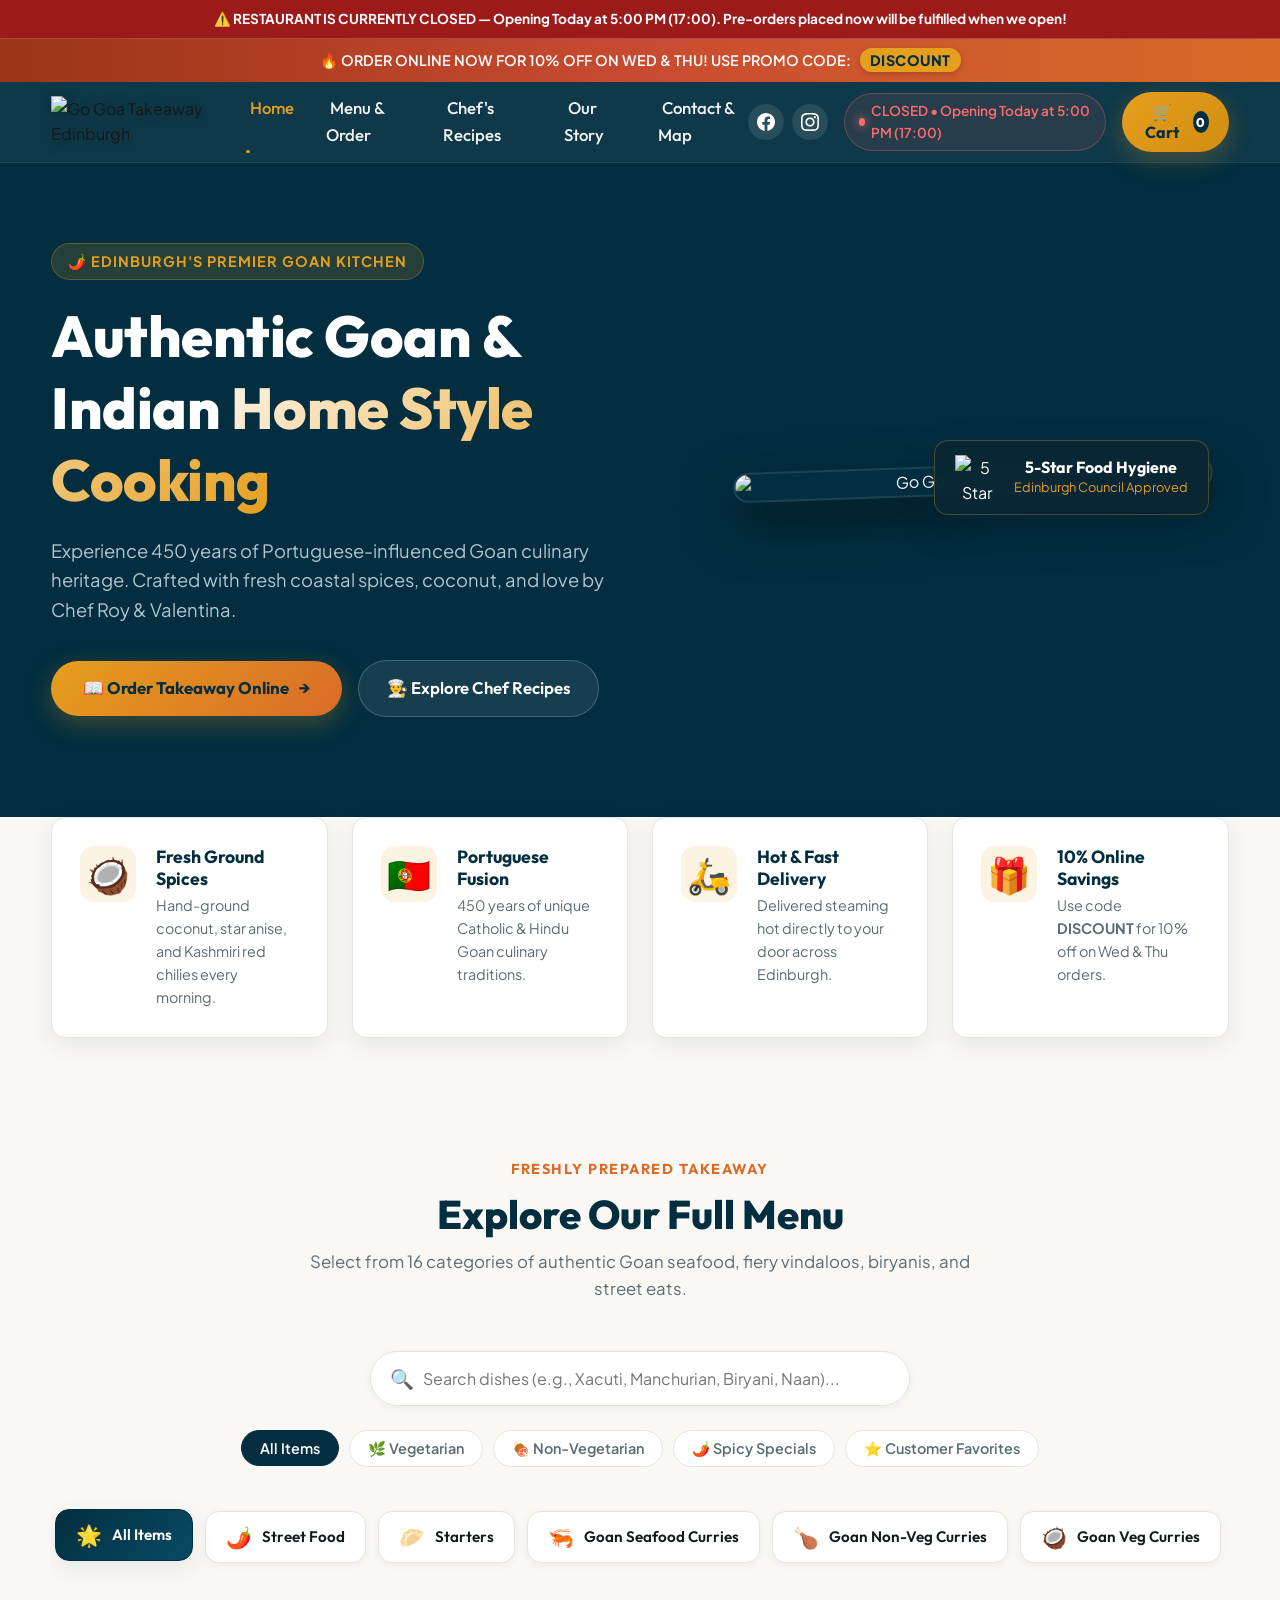
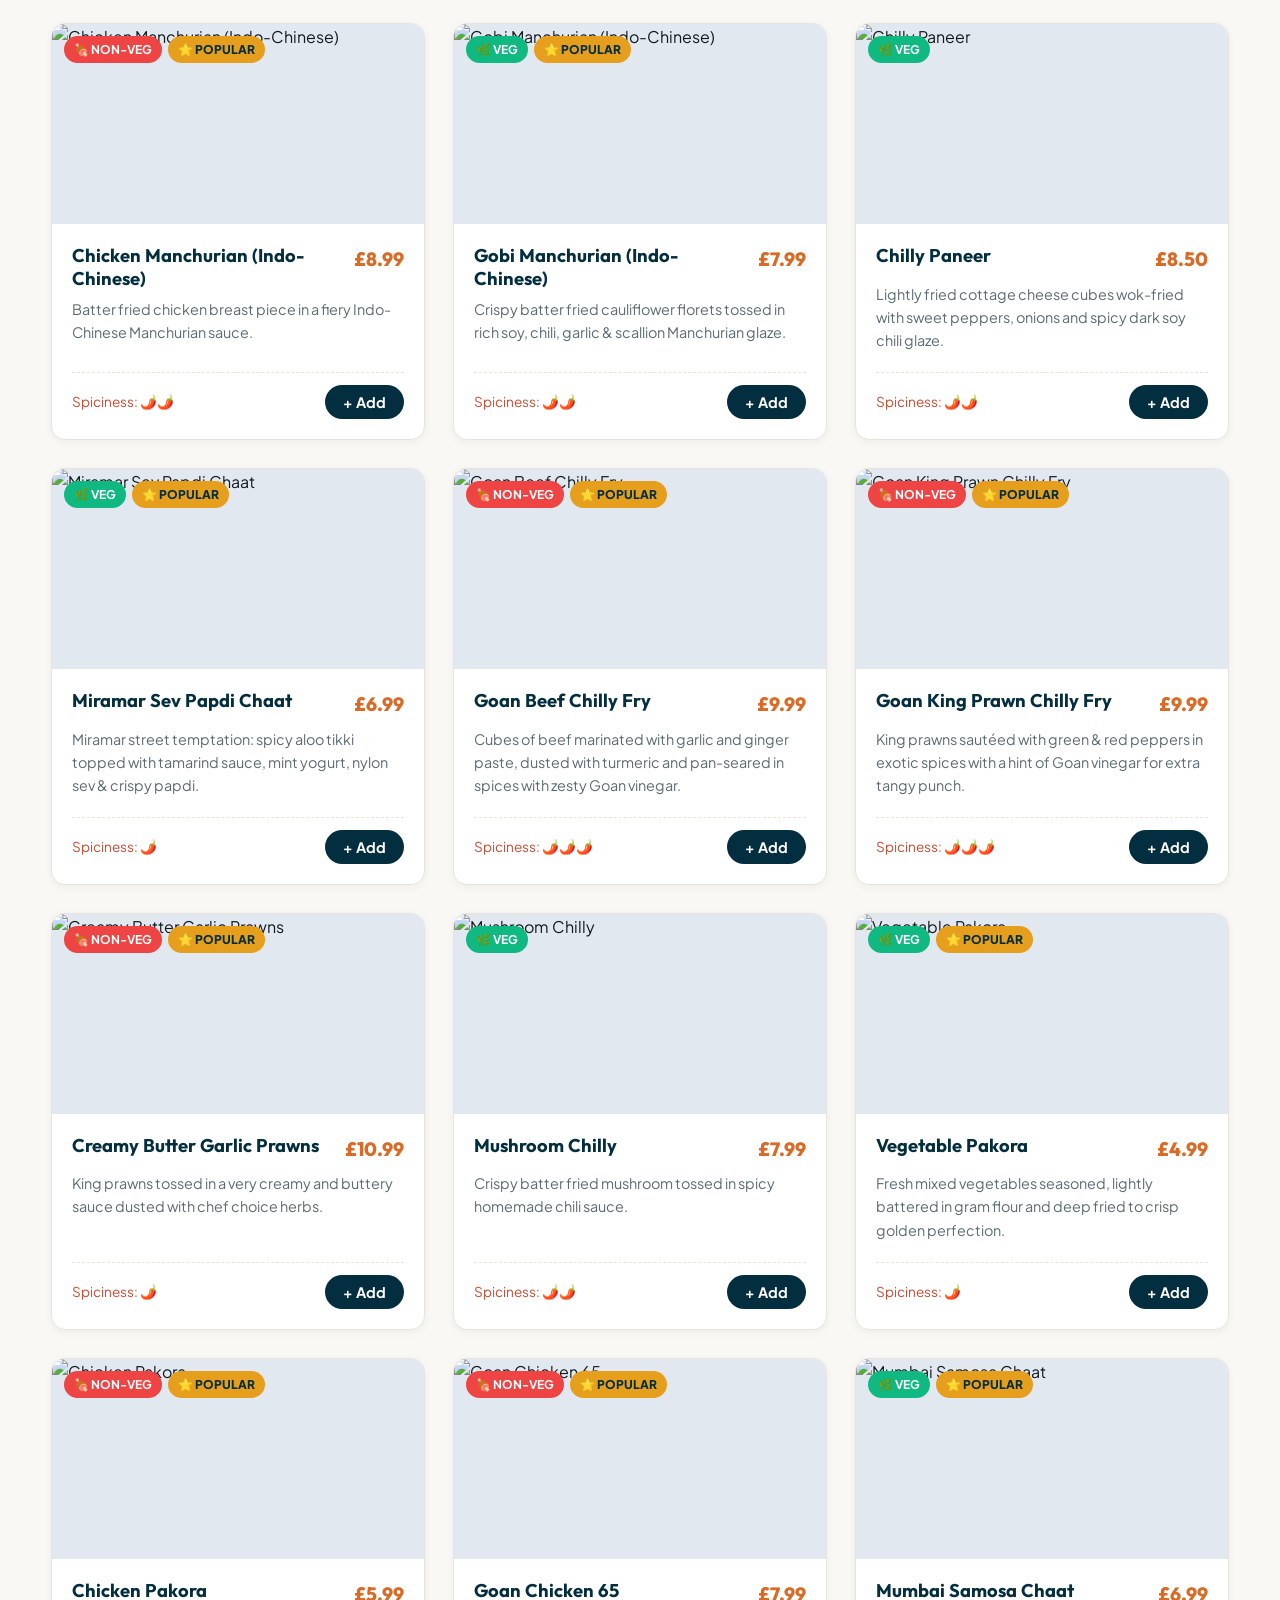
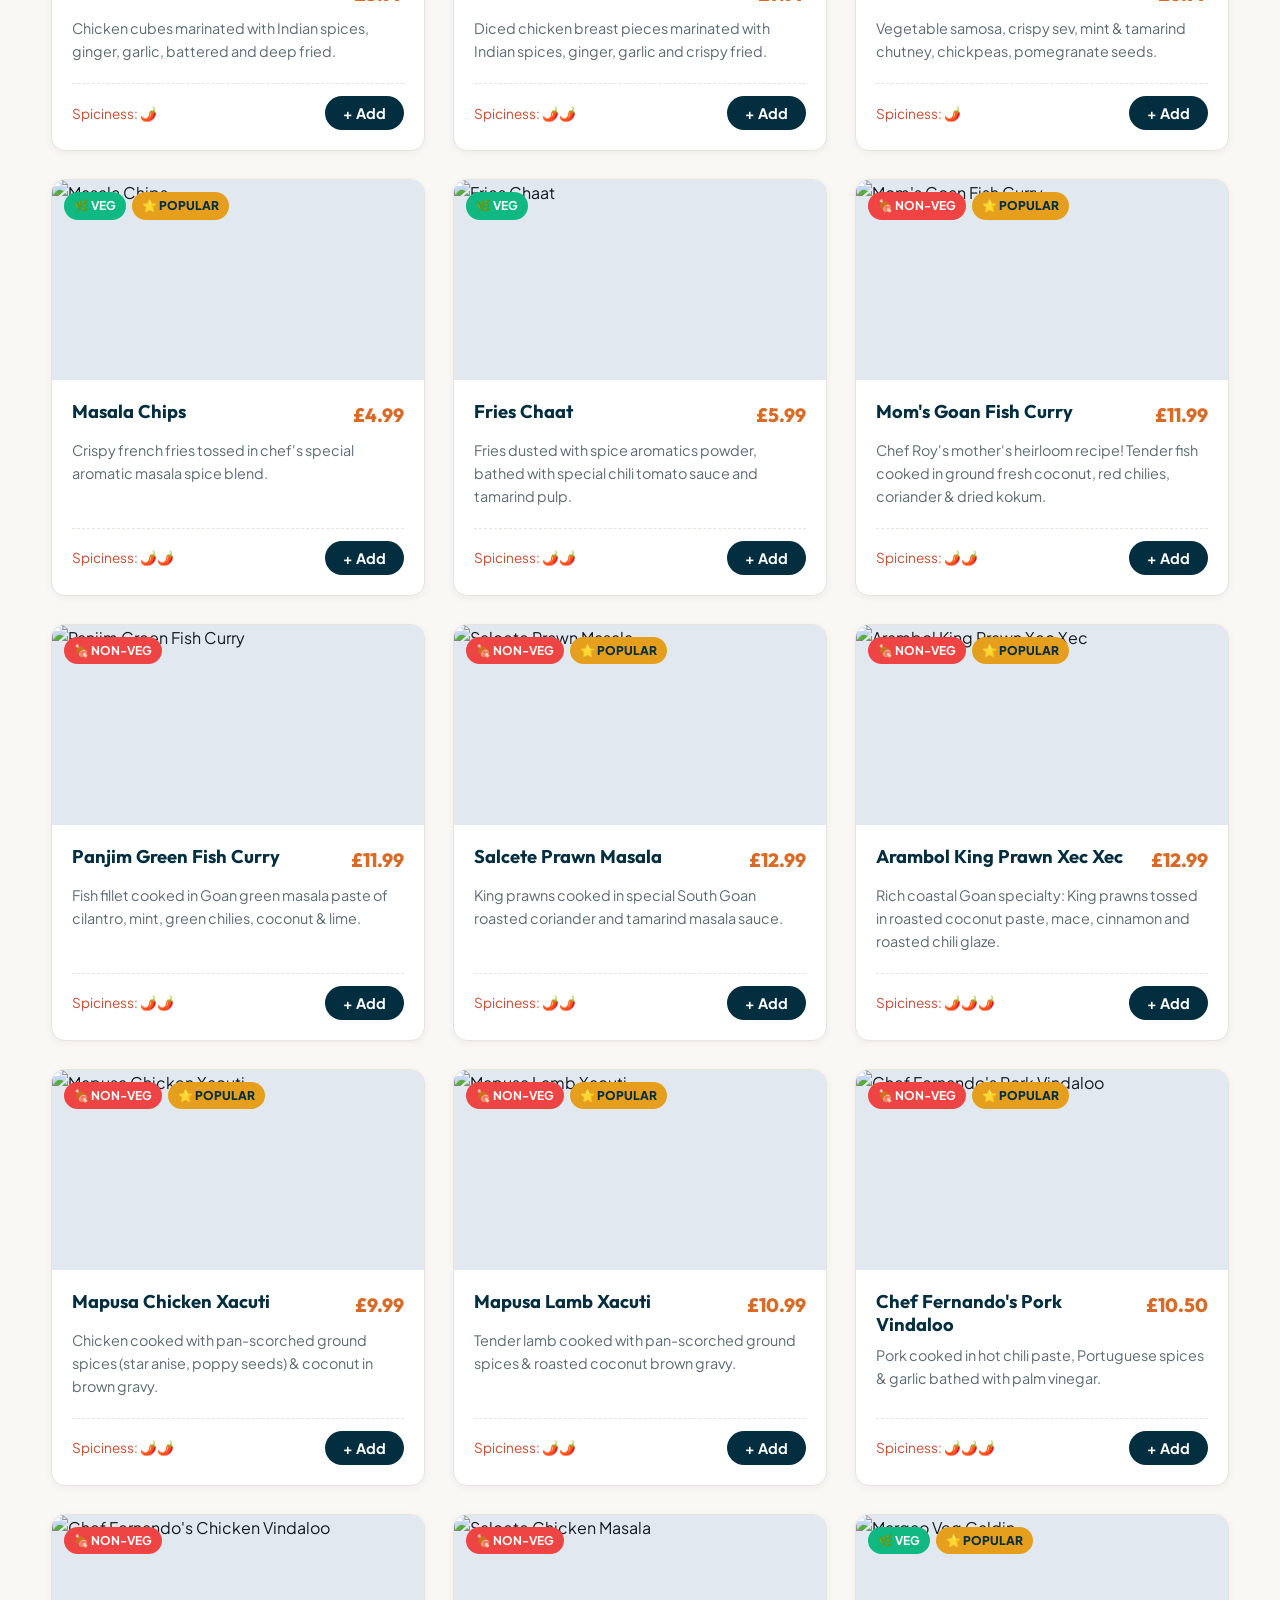
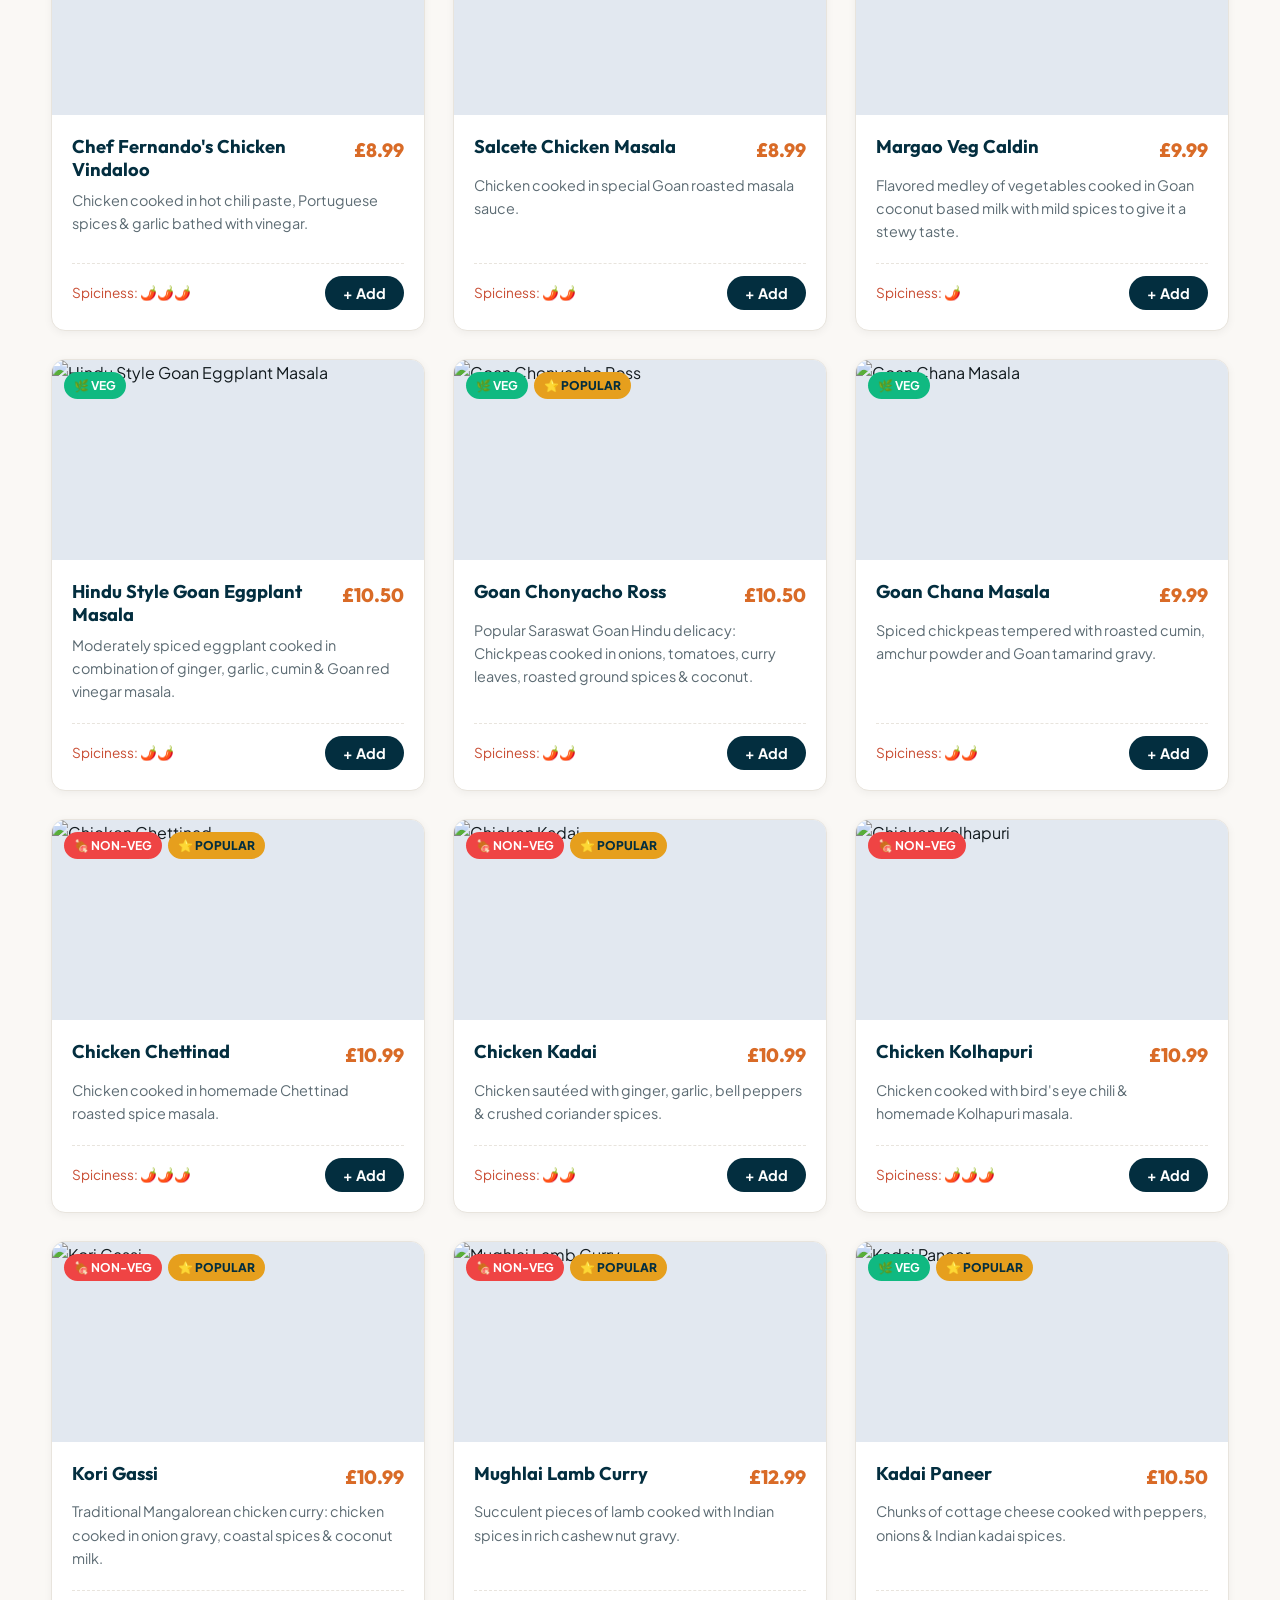
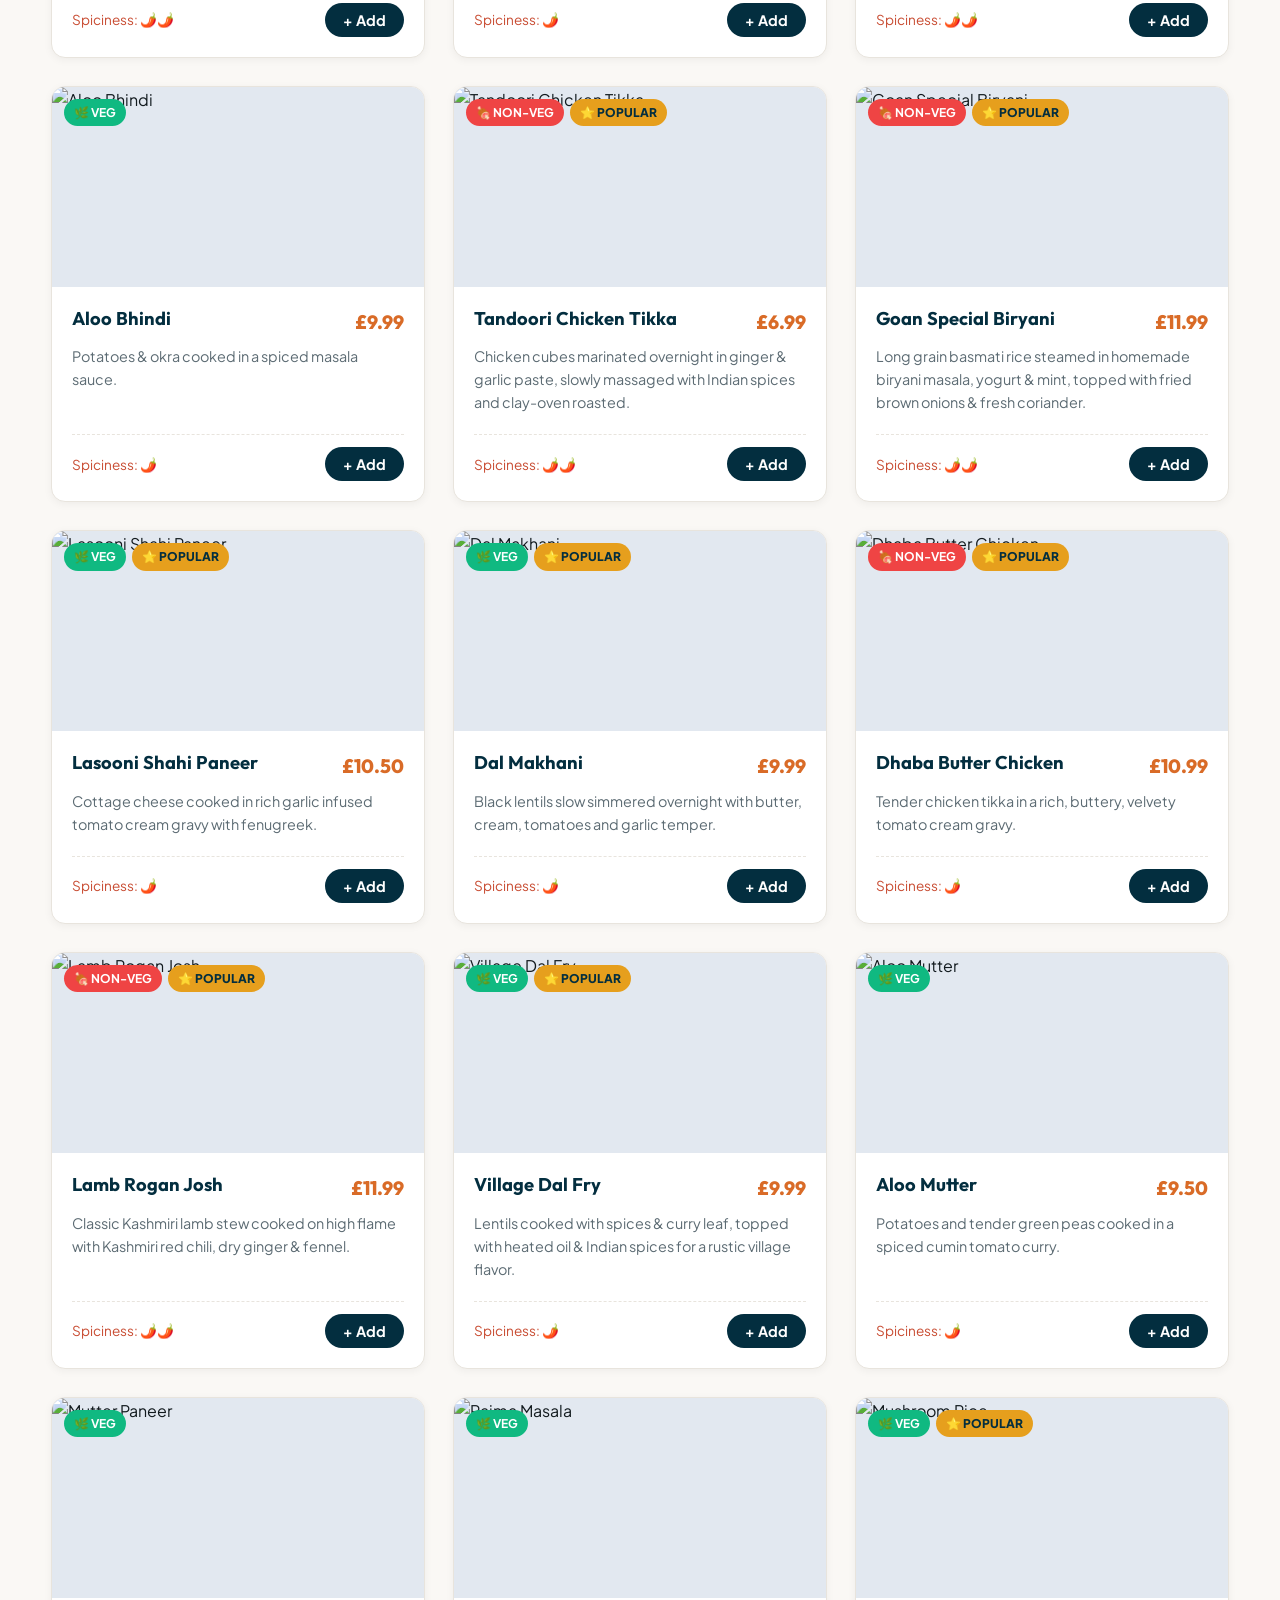
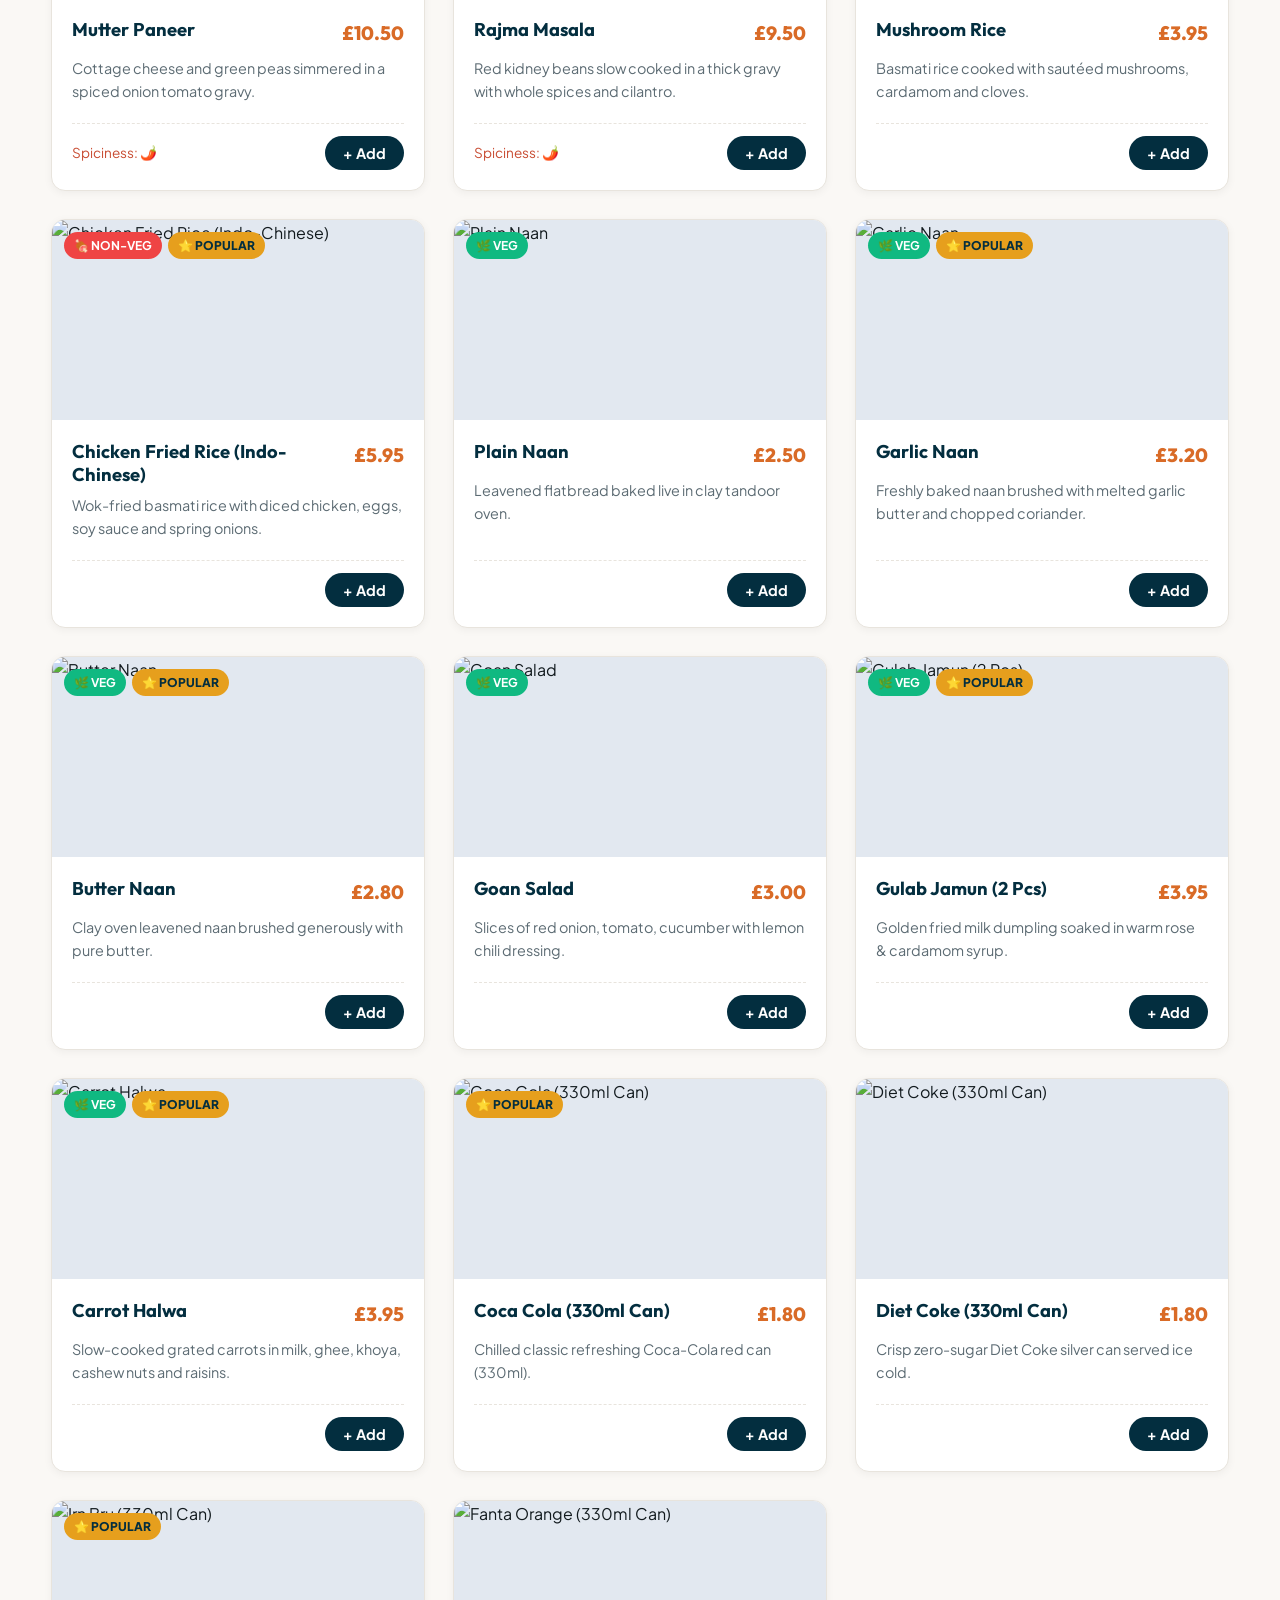
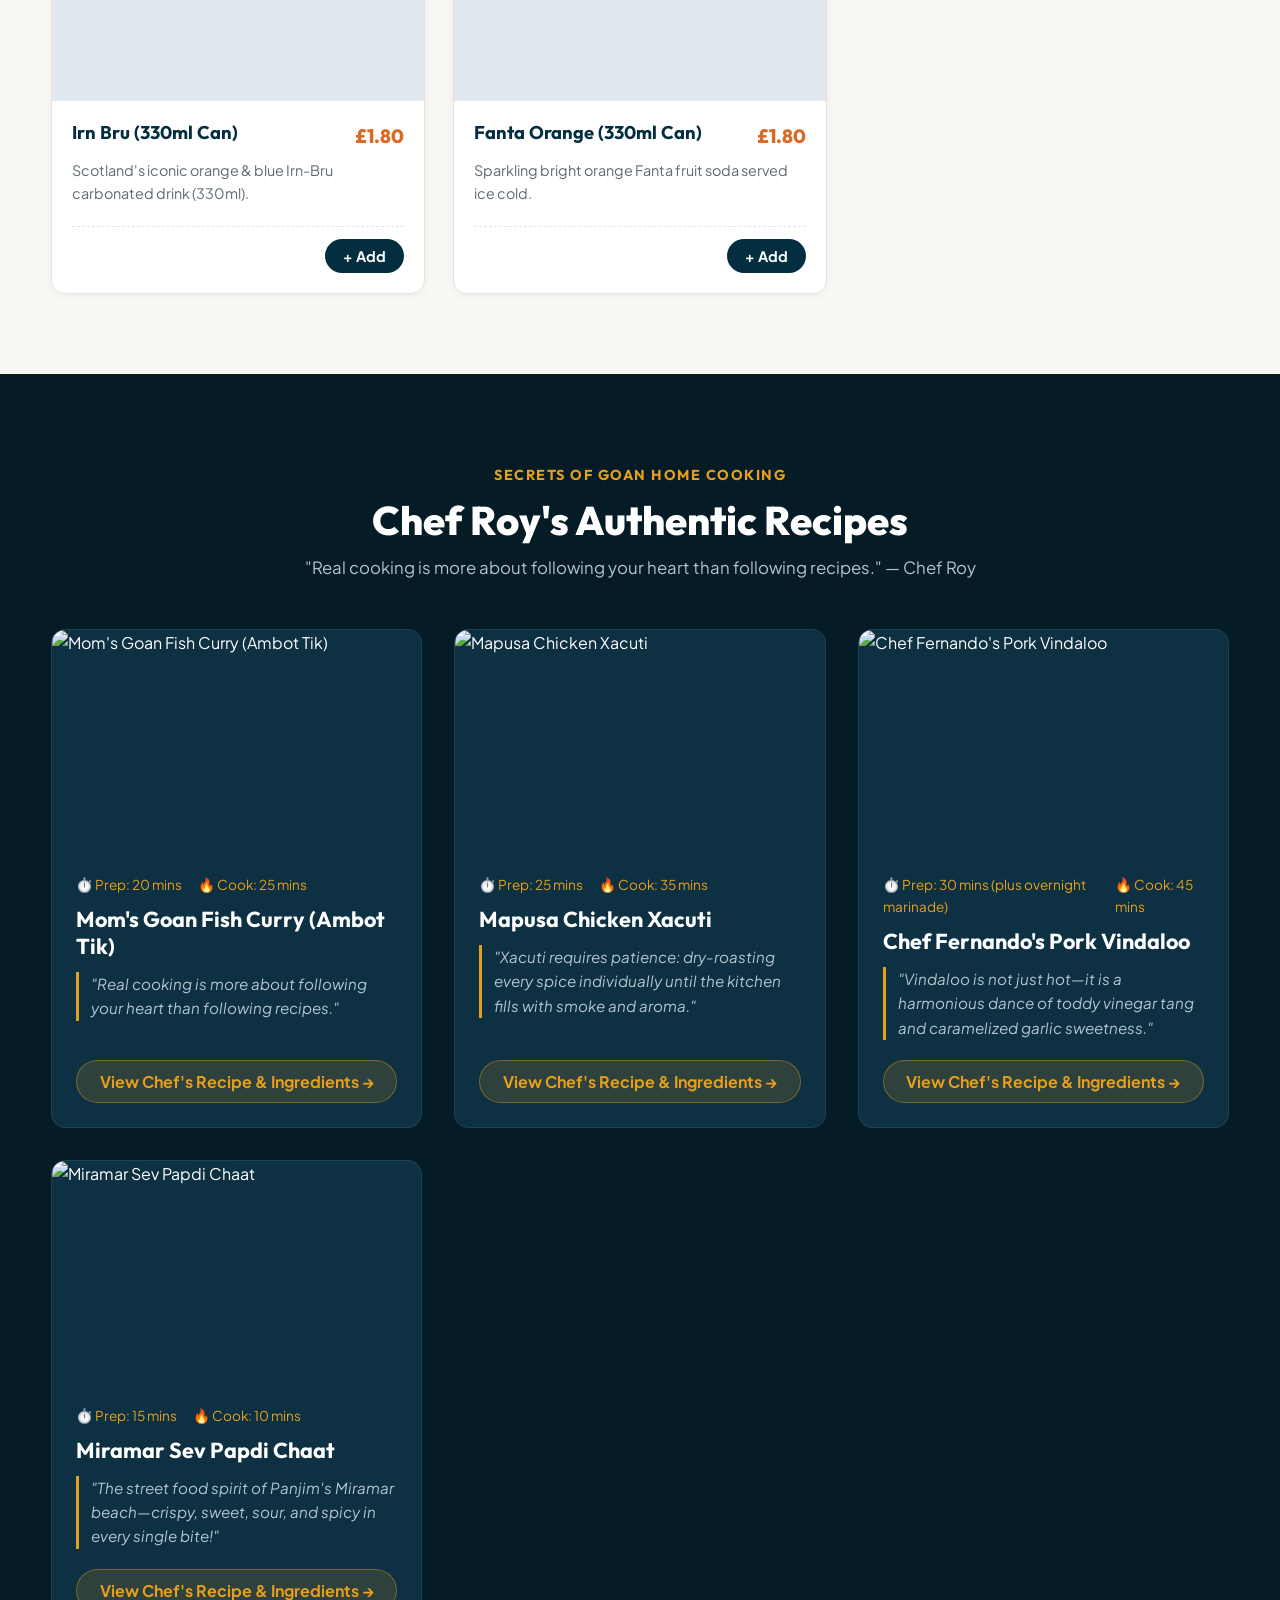
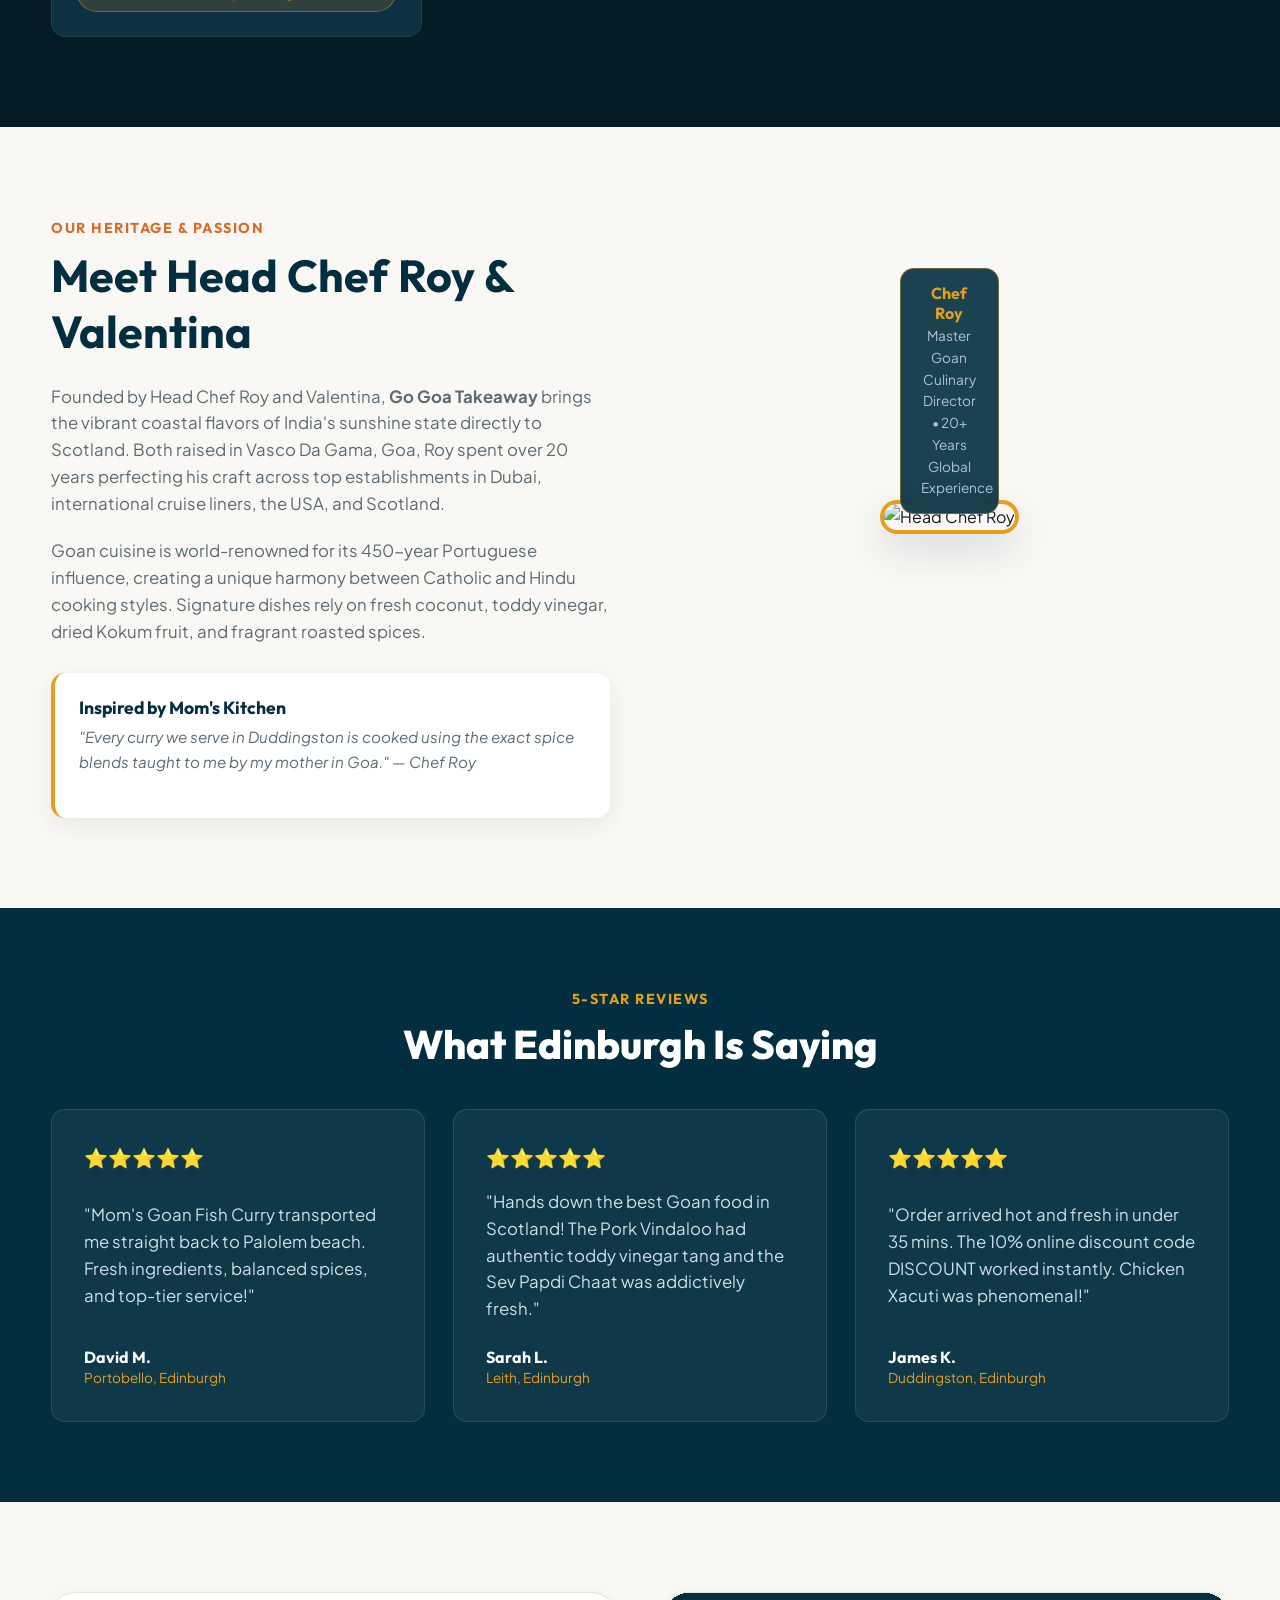
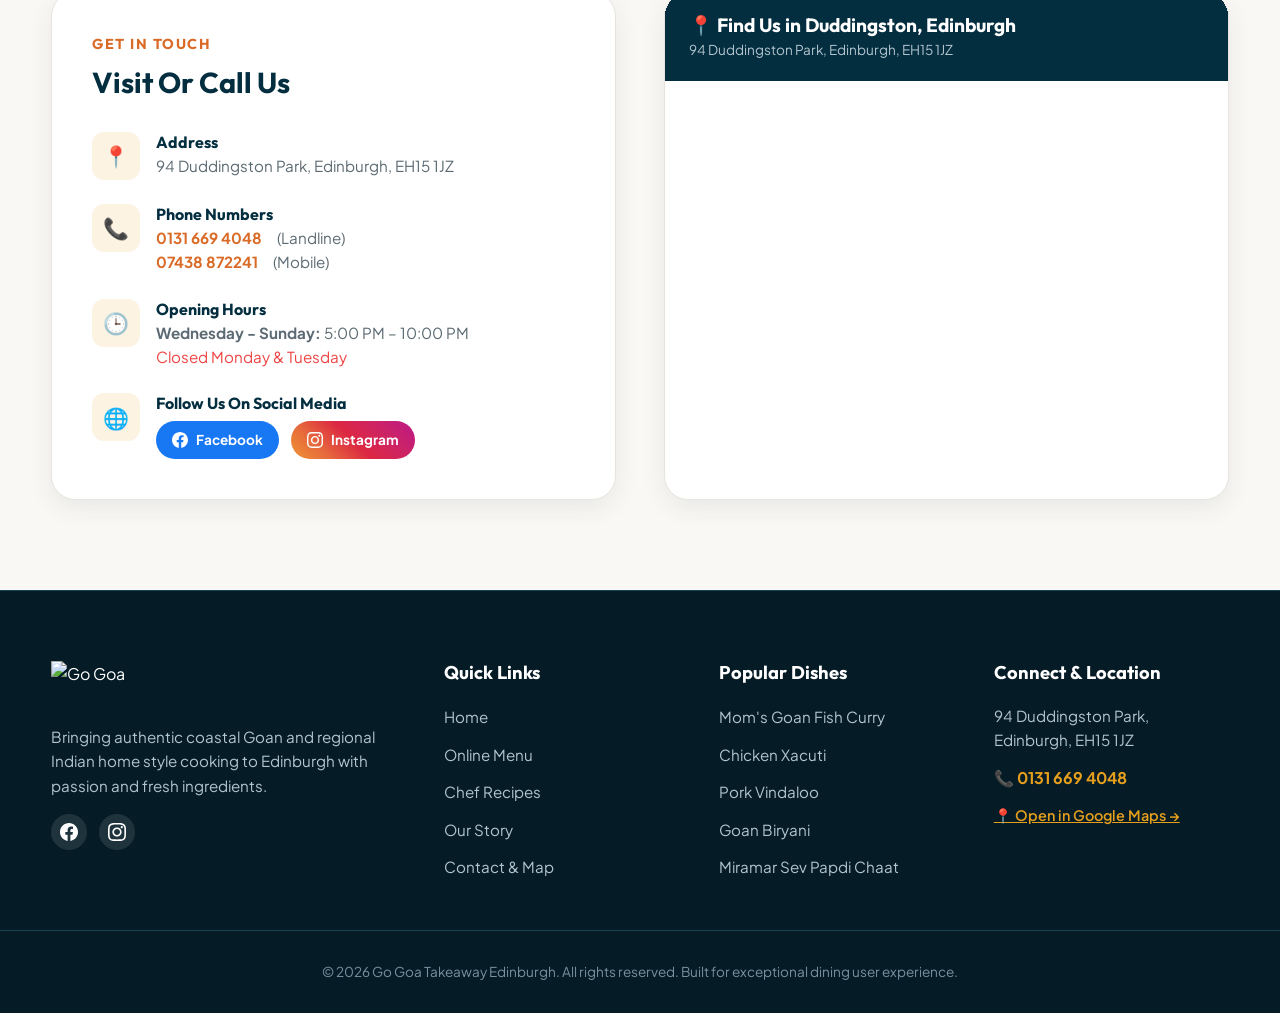
==== index.html @ 2f9561af "Initial commit: Go Goa Edinburgh website - Goan restaurant with menu, recipes, map, social links, cl" ====
<!DOCTYPE html>
<html lang="en-GB">
<head>
  <meta charset="UTF-8">
  <meta name="viewport" content="width=device-width, initial-scale=1.0">
  <title>Go Goa Takeaway | Edinburgh's Best Authentic Goan & Indian Food</title>
  <meta name="description" content="Order authentic Goan and Indian home style cooking freshly prepared for pickup and delivery in Edinburgh. Enjoy 10% OFF online orders with code DISCOUNT.">
  
  <!-- Favicon -->
  <link rel="icon" type="image/jpg" href="https://gogoaedinburgh.co.uk/wp-content/uploads/2022/07/cropped-go-goa-indian-food-delivery-in-edinburgh-favicon--270x270.jpg">

  <!-- Stylesheet -->
  <link rel="stylesheet" href="styles.css?v=104">
</head>
<body>

  <!-- Closed Restaurant Top Warning Banner (Dynamically Shown when Closed) -->
  <div id="closed-alert-banner" class="closed-alert-banner"></div>

  <!-- Announcement Bar -->
  <div class="announcement-bar">
    🔥 <span>ORDER ONLINE NOW FOR 10% OFF ON WED & THU! USE PROMO CODE:</span>
    <span class="promo-code-badge">DISCOUNT</span>
  </div>

  <!-- Header / Navigation -->
  <header class="main-header">
    <div class="container header-container">
      <a href="#home" class="brand-logo">
        <img src="https://gogoaedinburgh.co.uk/wp-content/uploads/2022/07/go-goa-indian-takeaway-edinburgh-logo-top-8.png" alt="Go Goa Takeaway Edinburgh" />
      </a>

      <ul class="nav-links">
        <li><a href="#home" class="nav-link active" data-tab="home">Home</a></li>
        <li><a href="#menu" class="nav-link" data-tab="menu">Menu & Order</a></li>
        <li><a href="#recipes" class="nav-link" data-tab="recipes">Chef's Recipes</a></li>
        <li><a href="#story" class="nav-link" data-tab="story">Our Story</a></li>
        <li><a href="#contact" class="nav-link" data-tab="contact">Contact & Map</a></li>
      </ul>

      <div class="header-actions">
        <!-- Social Icons in Header -->
        <div class="header-socials">
          <a href="https://www.facebook.com/Go-Goa-Edinburgh-103436119164062" target="_blank" rel="noopener" class="social-icon-btn facebook" title="Facebook Page">
            <svg width="18" height="18" fill="currentColor" viewBox="0 0 24 24"><path d="M24 12.073c0-6.627-5.373-12-12-12s-12 5.373-12 12c0 5.99 4.388 10.954 10.125 11.854v-8.385H7.078v-3.47h3.047V9.43c0-3.007 1.792-4.669 4.533-4.669 1.312 0 2.686.235 2.686.235v2.953H15.83c-1.491 0-1.956.925-1.956 1.874v2.25h3.328l-.532 3.47h-2.796v8.385C19.612 23.027 24 18.062 24 12.073z"/></svg>
          </a>
          <a href="https://www.instagram.com/gogoaedinburgh/" target="_blank" rel="noopener" class="social-icon-btn instagram" title="Instagram Page">
            <svg width="18" height="18" fill="currentColor" viewBox="0 0 24 24"><path d="M12 2.163c3.204 0 3.584.012 4.85.07 3.252.148 4.771 1.691 4.919 4.919.058 1.265.069 1.645.069 4.849 0 3.205-.012 3.584-.069 4.849-.149 3.225-1.664 4.771-4.919 4.919-1.266.058-1.644.07-4.85.07-3.204 0-3.584-.012-4.849-.07-3.26-.149-4.771-1.699-4.919-4.92-.058-1.265-.07-1.644-.07-4.849 0-3.204.013-3.583.07-4.849.149-3.227 1.664-4.771 4.919-4.919 1.266-.057 1.645-.069 4.849-.069zm0-2.163c-3.259 0-3.667.014-4.947.072-4.358.2-6.78 2.618-6.98 6.98-.059 1.281-.073 1.689-.073 4.948 0 3.259.014 3.668.072 4.948.2 4.358 2.618 6.78 6.98 6.98 1.281.058 1.689.072 4.948.072 3.259 0 3.668-.014 4.948-.072 4.354-.2 6.782-2.618 6.979-6.98.059-1.28.073-1.689.073-4.948 0-3.259-.014-3.667-.072-4.947-.196-4.354-2.617-6.78-6.979-6.98-1.281-.059-1.69-.073-4.949-.073zm0 5.838c-3.403 0-6.162 2.759-6.162 6.162s2.759 6.163 6.162 6.163 6.162-2.759 6.162-6.163c0-3.403-2.759-6.162-6.162-6.162zm0 10.162c-2.209 0-4-1.79-4-4 0-2.209 1.791-4 4-4s4 1.791 4 4c0 2.21-1.791 4-4 4zm6.406-11.845c-.796 0-1.441.645-1.441 1.44s.645 1.44 1.441 1.44c.795 0 1.439-.645 1.439-1.44s-.644-1.44-1.439-1.44z"/></svg>
          </a>
        </div>

        <div id="store-status-badge" class="status-badge open">
          <span class="status-dot"></span> OPEN NOW
        </div>
        <button class="cart-btn" id="open-cart-btn">
          <span>🛒 Cart</span>
          <span class="cart-count cart-count-val">0</span>
        </button>
      </div>
    </div>
  </header>

  <!-- Hero Section -->
  <section id="home" class="hero-section">
    <div class="hero-bg-overlay"></div>
    <div class="container hero-grid">
      <div class="hero-text">
        <div class="hero-tag">
          <span>🌶️ Edinburgh's Premier Goan Kitchen</span>
        </div>
        <h1 class="hero-title">
          Authentic Goan & Indian <span>Home Style Cooking</span>
        </h1>
        <p class="hero-subtitle">
          Experience 450 years of Portuguese-influenced Goan culinary heritage. Crafted with fresh coastal spices, coconut, and love by Chef Roy & Valentina.
        </p>
        <div class="hero-ctas">
          <a href="#menu" class="btn-primary" data-tab="menu">
            <span>📖 Order Takeaway Online</span>
            <span>→</span>
          </a>
          <a href="#recipes" class="btn-secondary" data-tab="recipes">
            <span>👨‍🍳 Explore Chef Recipes</span>
          </a>
        </div>
      </div>

      <div class="hero-visual">
        <img src="https://gogoaedinburgh.co.uk/wp-content/uploads/2024/07/go-goa-indian-food-edinburgh-takeaway.png" alt="Go Goa Signature Dish" class="hero-main-img" />
        <div class="hero-badge-floating">
          <img src="https://gogoaedinburgh.co.uk/wp-content/uploads/2022/07/go-goa-indian-takeaway-edinburgh-5-star-indian-food-8.png" alt="5 Star Rated" />
          <div class="hero-badge-text">
            <h5>5-Star Food Hygiene</h5>
            <p>Edinburgh Council Approved</p>
          </div>
        </div>
      </div>
    </div>
  </section>

  <!-- Highlights Grid -->
  <section class="highlights-section">
    <div class="container highlights-grid">
      <div class="highlight-card">
        <div class="highlight-icon">🥥</div>
        <div class="highlight-info">
          <h4>Fresh Ground Spices</h4>
          <p>Hand-ground coconut, star anise, and Kashmiri red chilies every morning.</p>
        </div>
      </div>
      <div class="highlight-card">
        <div class="highlight-icon">🇵🇹</div>
        <div class="highlight-info">
          <h4>Portuguese Fusion</h4>
          <p>450 years of unique Catholic & Hindu Goan culinary traditions.</p>
        </div>
      </div>
      <div class="highlight-card">
        <div class="highlight-icon">🛵</div>
        <div class="highlight-info">
          <h4>Hot & Fast Delivery</h4>
          <p>Delivered steaming hot directly to your door across Edinburgh.</p>
        </div>
      </div>
      <div class="highlight-card">
        <div class="highlight-icon">🎁</div>
        <div class="highlight-info">
          <h4>10% Online Savings</h4>
          <p>Use code <strong>DISCOUNT</strong> for 10% off on Wed & Thu orders.</p>
        </div>
      </div>
    </div>
  </section>

  <!-- Menu & Takeaway Section -->
  <section id="menu" class="menu-section">
    <div class="container">
      <div class="section-header">
        <span class="section-subtitle">Freshly Prepared Takeaway</span>
        <h2 class="section-title">Explore Our Full Menu</h2>
        <p class="section-desc">Select from 16 categories of authentic Goan seafood, fiery vindaloos, biryanis, and street eats.</p>
      </div>

      <div class="menu-controls">
        <div class="menu-search-wrapper">
          <span class="search-icon">🔍</span>
          <input type="text" id="menu-search" class="menu-search-input" placeholder="Search dishes (e.g., Xacuti, Manchurian, Biryani, Naan)..." />
        </div>

        <div class="filter-chips" id="dietary-chips">
          <button class="chip-btn active" data-filter="all">All Items</button>
          <button class="chip-btn" data-filter="veg">🌿 Vegetarian</button>
          <button class="chip-btn" data-filter="nonveg">🍖 Non-Vegetarian</button>
          <button class="chip-btn" data-filter="spicy">🌶️ Spicy Specials</button>
          <button class="chip-btn" data-filter="popular">⭐ Customer Favorites</button>
        </div>
      </div>

      <!-- Horizontal Scrollable Category Bar -->
      <div class="category-scroll-container" id="category-scroll">
        <!-- Rendered dynamically -->
      </div>

      <!-- Dishes Grid -->
      <div class="menu-dishes-grid" id="dishes-grid">
        <!-- Rendered dynamically -->
      </div>
    </div>
  </section>

  <!-- Chef's Recipes Section -->
  <section id="recipes" class="recipes-section">
    <div class="container">
      <div class="section-header">
        <span class="section-subtitle" style="color: var(--accent-gold);">Secrets of Goan Home Cooking</span>
        <h2 class="section-title">Chef Roy's Authentic Recipes</h2>
        <p class="section-desc" style="color: #B2C4CE;">"Real cooking is more about following your heart than following recipes." — Chef Roy</p>
      </div>

      <div class="recipes-grid" id="recipes-grid">
        <!-- Rendered dynamically -->
      </div>
    </div>
  </section>

  <!-- Our Story Section -->
  <section id="story" class="story-section">
    <div class="container story-grid">
      <div class="story-content">
        <span class="section-subtitle">Our Heritage & Passion</span>
        <h2>Meet Head Chef Roy & Valentina</h2>
        <p>
          Founded by Head Chef Roy and Valentina, <strong>Go Goa Takeaway</strong> brings the vibrant coastal flavors of India's sunshine state directly to Scotland. Both raised in Vasco Da Gama, Goa, Roy spent over 20 years perfecting his craft across top establishments in Dubai, international cruise liners, the USA, and Scotland.
        </p>
        <p>
          Goan cuisine is world-renowned for its 450-year Portuguese influence, creating a unique harmony between Catholic and Hindu cooking styles. Signature dishes rely on fresh coconut, toddy vinegar, dried Kokum fruit, and fragrant roasted spices.
        </p>
        <div class="story-founders-box">
          <h4>Inspired by Mom's Kitchen</h4>
          <p style="font-size: 0.95rem; color: var(--text-muted); font-style: italic;">
            "Every curry we serve in Duddingston is cooked using the exact spice blends taught to me by my mother in Goa." — Chef Roy
          </p>
        </div>
      </div>

      <div class="story-chef-container" style="text-align: center;">
        <div style="position: relative; display: inline-block;">
          <img src="https://gogoaedinburgh.co.uk/wp-content/uploads/2022/08/go-goa-indian-takeaway-edinburgh-roy-cliff-chef1-scaled.jpg" alt="Head Chef Roy" style="border-radius: var(--radius-lg); box-shadow: var(--shadow-lg); border: 4px solid var(--accent-gold); max-width: 420px; width: 100%; height: auto;" />
          <div style="position: absolute; bottom: 20px; left: 20px; right: 20px; background: rgba(3, 46, 63, 0.9); backdrop-filter: blur(10px); padding: 14px 20px; border-radius: var(--radius-md); color: white; border: 1px solid rgba(230, 159, 29, 0.4);">
            <h4 style="color: var(--accent-gold); margin: 0;">Chef Roy</h4>
            <p style="margin: 2px 0 0 0; font-size: 0.85rem; color: #B2C4CE;">Master Goan Culinary Director • 20+ Years Global Experience</p>
          </div>
        </div>
      </div>
    </div>
  </section>

  <!-- Testimonials Section -->
  <section class="testimonials-section">
    <div class="container">
      <span class="section-subtitle" style="color: var(--accent-gold);">5-Star Reviews</span>
      <h2 class="section-title">What Edinburgh Is Saying</h2>

      <div class="testimonials-grid">
        <div class="testimonial-card">
          <div class="stars-rating">⭐⭐⭐⭐⭐</div>
          <p class="testimonial-quote">"Mom's Goan Fish Curry transported me straight back to Palolem beach. Fresh ingredients, balanced spices, and top-tier service!"</p>
          <div class="testimonial-author">
            <h5>David M.</h5>
            <p>Portobello, Edinburgh</p>
          </div>
        </div>

        <div class="testimonial-card">
          <div class="stars-rating">⭐⭐⭐⭐⭐</div>
          <p class="testimonial-quote">"Hands down the best Goan food in Scotland! The Pork Vindaloo had authentic toddy vinegar tang and the Sev Papdi Chaat was addictively fresh."</p>
          <div class="testimonial-author">
            <h5>Sarah L.</h5>
            <p>Leith, Edinburgh</p>
          </div>
        </div>

        <div class="testimonial-card">
          <div class="stars-rating">⭐⭐⭐⭐⭐</div>
          <p class="testimonial-quote">"Order arrived hot and fresh in under 35 mins. The 10% online discount code DISCOUNT worked instantly. Chicken Xacuti was phenomenal!"</p>
          <div class="testimonial-author">
            <h5>James K.</h5>
            <p>Duddingston, Edinburgh</p>
          </div>
        </div>
      </div>
    </div>
  </section>

  <!-- Contact & Location Map Section -->
  <section id="contact" class="contact-section">
    <div class="container contact-grid">
      <div class="contact-card">
        <span class="section-subtitle">Get In Touch</span>
        <h3 style="font-size: 1.8rem; margin-top: 4px;">Visit Or Call Us</h3>

        <div class="contact-info-list">
          <div class="contact-info-item">
            <div class="contact-icon">📍</div>
            <div class="contact-details">
              <h5>Address</h5>
              <p>94 Duddingston Park, Edinburgh, EH15 1JZ</p>
            </div>
          </div>

          <div class="contact-info-item">
            <div class="contact-icon">📞</div>
            <div class="contact-details">
              <h5>Phone Numbers</h5>
              <p>
                <a href="tel:01316694048" class="phone-link">0131 669 4048</a> (Landline)<br>
                <a href="tel:07438872241" class="phone-link">07438 872241</a> (Mobile)
              </p>
            </div>
          </div>

          <div class="contact-info-item">
            <div class="contact-icon">🕒</div>
            <div class="contact-details">
              <h5>Opening Hours</h5>
              <p><strong>Wednesday - Sunday:</strong> 5:00 PM – 10:00 PM<br><span style="color: #EF4444;">Closed Monday & Tuesday</span></p>
            </div>
          </div>

          <div class="contact-info-item">
            <div class="contact-icon">🌐</div>
            <div class="contact-details">
              <h5>Follow Us On Social Media</h5>
              <div class="contact-social-btns" style="display: flex; gap: 12px; margin-top: 8px;">
                <a href="https://www.facebook.com/Go-Goa-Edinburgh-103436119164062" target="_blank" rel="noopener" class="btn-social-chip facebook">
                  <svg width="16" height="16" fill="currentColor" viewBox="0 0 24 24"><path d="M24 12.073c0-6.627-5.373-12-12-12s-12 5.373-12 12c0 5.99 4.388 10.954 10.125 11.854v-8.385H7.078v-3.47h3.047V9.43c0-3.007 1.792-4.669 4.533-4.669 1.312 0 2.686.235 2.686.235v2.953H15.83c-1.491 0-1.956.925-1.956 1.874v2.25h3.328l-.532 3.47h-2.796v8.385C19.612 23.027 24 18.062 24 12.073z"/></svg>
                  <span>Facebook</span>
                </a>
                <a href="https://www.instagram.com/gogoaedinburgh/" target="_blank" rel="noopener" class="btn-social-chip instagram">
                  <svg width="16" height="16" fill="currentColor" viewBox="0 0 24 24"><path d="M12 2.163c3.204 0 3.584.012 4.85.07 3.252.148 4.771 1.691 4.919 4.919.058 1.265.069 1.645.069 4.849 0 3.205-.012 3.584-.069 4.849-.149 3.225-1.664 4.771-4.919 4.919-1.266.058-1.644.07-4.85.07-3.204 0-3.584-.012-4.849-.07-3.26-.149-4.771-1.699-4.919-4.92-.058-1.265-.07-1.644-.07-4.849 0-3.204.013-3.583.07-4.849.149-3.227 1.664-4.771 4.919-4.919 1.266-.057 1.645-.069 4.849-.069zm0-2.163c-3.259 0-3.667.014-4.947.072-4.358.2-6.78 2.618-6.98 6.98-.059 1.281-.073 1.689-.073 4.948 0 3.259.014 3.668.072 4.948.2 4.358 2.618 6.78 6.98 6.98 1.281.058 1.689.072 4.948.072 3.259 0 3.668-.014 4.948-.072 4.354-.2 6.782-2.618 6.979-6.98.059-1.28.073-1.689.073-4.948 0-3.259-.014-3.667-.072-4.947-.196-4.354-2.617-6.78-6.979-6.98-1.281-.059-1.69-.073-4.949-.073zm0 5.838c-3.403 0-6.162 2.759-6.162 6.162s2.759 6.163 6.162 6.163 6.162-2.759 6.162-6.163c0-3.403-2.759-6.162-6.162-6.162zm0 10.162c-2.209 0-4-1.79-4-4 0-2.209 1.791-4 4-4s4 1.791 4 4c0 2.21-1.791 4-4 4zm6.406-11.845c-.796 0-1.441.645-1.441 1.44s.645 1.44 1.441 1.44c.795 0 1.439-.645 1.439-1.44s-.644-1.44-1.439-1.44z"/></svg>
                  <span>Instagram</span>
                </a>
              </div>
            </div>
          </div>
        </div>
      </div>

      <!-- Interactive Google Map Embed Card -->
      <div class="contact-card" style="padding: 0; overflow: hidden; border-radius: var(--radius-lg); position: relative; min-height: 420px;">
        <div style="padding: 20px 24px; background: var(--primary-navy); color: white;">
          <h4 style="color: white; margin: 0; font-size: 1.2rem;">📍 Find Us in Duddingston, Edinburgh</h4>
          <p style="color: #B2C4CE; font-size: 0.85rem; margin: 2px 0 0 0;">94 Duddingston Park, Edinburgh, EH15 1JZ</p>
        </div>
        <iframe 
          src="https://maps.google.com/maps?q=94%20Duddingston%20Park,%20Edinburgh,%20EH15%201JZ&t=&z=15&ie=UTF8&iwloc=&output=embed" 
          width="100%" 
          height="360" 
          style="border:0;" 
          allowfullscreen="" 
          loading="lazy" 
          referrerpolicy="no-referrer-when-downgrade">
        </iframe>
      </div>
    </div>
  </section>

  <!-- Slide-over Shopping Cart Drawer -->
  <div class="cart-drawer-overlay" id="cart-drawer-overlay">
    <div class="cart-drawer">
      <div class="cart-header">
        <h3>Your Order</h3>
        <button class="close-cart-btn" id="close-cart-btn">&times;</button>
      </div>

      <div class="cart-type-toggle">
        <button class="type-btn active" id="type-pickup">🛍️ Pick Up (Collection)</button>
        <button class="type-btn" id="type-delivery">🛵 Delivery (£2.50)</button>
      </div>

      <div class="cart-items-body" id="cart-items-container">
        <!-- Rendered dynamically -->
      </div>

      <div class="cart-footer">
        <div class="promo-input-box">
          <input type="text" id="promo-input" placeholder="Promo Code (e.g. DISCOUNT)" />
          <button class="btn-apply-promo" id="apply-promo-btn">Apply</button>
        </div>

        <div class="cart-summary-line">
          <span>Subtotal</span>
          <span id="cart-subtotal">£0.00</span>
        </div>
        <div class="cart-summary-line">
          <span>Online Discount (10%)</span>
          <span id="cart-discount" style="color: #10B981;">-£0.00</span>
        </div>
        <div class="cart-summary-line">
          <span>Delivery Fee</span>
          <span id="cart-delivery">FREE</span>
        </div>
        <div class="cart-summary-line total">
          <span>Total Payable</span>
          <span id="cart-grand-total">£0.00</span>
        </div>

        <button class="btn-checkout" id="checkout-btn">
          <span>Proceed to Checkout →</span>
        </button>
      </div>
    </div>
  </div>

  <!-- Interactive Recipe Modal -->
  <div class="modal-overlay" id="recipe-modal">
    <div class="modal-card" id="recipe-modal-content">
      <!-- Rendered dynamically -->
    </div>
  </div>

  <!-- Restaurant Closed Pre-Order Notification Modal -->
  <div class="modal-overlay" id="closed-modal">
    <div class="modal-card" style="max-width: 500px; padding: 32px; text-align: center;">
      <button class="modal-close-btn" id="close-closed-modal">&times;</button>
      <div style="font-size: 3.5rem; margin-bottom: 12px;">🕒</div>
      <h3 style="color: var(--primary-navy); font-size: 1.8rem; margin-bottom: 8px;">We Are Currently Closed</h3>
      <p style="color: var(--accent-saffron); font-weight: 700; font-size: 1.1rem; margin-bottom: 16px;" id="closed-modal-opening-text">Opening Today at 5:00 PM (17:00)</p>
      <p style="color: var(--text-muted); font-size: 0.95rem; line-height: 1.6; margin-bottom: 24px;">
        Our kitchen opens Wednesday to Sunday, 5:00 PM to 10:00 PM. You can pre-select your items now, and your order will be scheduled for fulfillment when we open at 5:00 PM!
      </p>
      <button class="btn-primary" id="understand-preorder-btn" style="width: 100%; justify-content: center;">
        <span>Got It • Continue Pre-Ordering</span>
      </button>
    </div>
  </div>

  <!-- Main Footer -->
  <footer class="main-footer">
    <div class="container footer-grid">
      <div class="footer-brand">
        <img src="https://gogoaedinburgh.co.uk/wp-content/uploads/2022/07/go-goa-indian-takeaway-edinburgh-logo-top-8.png" alt="Go Goa" style="height: 48px;" />
        <p>Bringing authentic coastal Goan and regional Indian home style cooking to Edinburgh with passion and fresh ingredients.</p>
        <div style="display: flex; gap: 12px; margin-top: 16px;">
          <a href="https://www.facebook.com/Go-Goa-Edinburgh-103436119164062" target="_blank" rel="noopener" class="social-icon-btn facebook">
            <svg width="18" height="18" fill="currentColor" viewBox="0 0 24 24"><path d="M24 12.073c0-6.627-5.373-12-12-12s-12 5.373-12 12c0 5.99 4.388 10.954 10.125 11.854v-8.385H7.078v-3.47h3.047V9.43c0-3.007 1.792-4.669 4.533-4.669 1.312 0 2.686.235 2.686.235v2.953H15.83c-1.491 0-1.956.925-1.956 1.874v2.25h3.328l-.532 3.47h-2.796v8.385C19.612 23.027 24 18.062 24 12.073z"/></svg>
          </a>
          <a href="https://www.instagram.com/gogoaedinburgh/" target="_blank" rel="noopener" class="social-icon-btn instagram">
            <svg width="18" height="18" fill="currentColor" viewBox="0 0 24 24"><path d="M12 2.163c3.204 0 3.584.012 4.85.07 3.252.148 4.771 1.691 4.919 4.919.058 1.265.069 1.645.069 4.849 0 3.205-.012 3.584-.069 4.849-.149 3.225-1.664 4.771-4.919 4.919-1.266.058-1.644.07-4.85.07-3.204 0-3.584-.012-4.849-.07-3.26-.149-4.771-1.699-4.919-4.92-.058-1.265-.07-1.644-.07-4.849 0-3.204.013-3.583.07-4.849.149-3.227 1.664-4.771 4.919-4.919 1.266-.057 1.645-.069 4.849-.069zm0-2.163c-3.259 0-3.667.014-4.947.072-4.358.2-6.78 2.618-6.98 6.98-.059 1.281-.073 1.689-.073 4.948 0 3.259.014 3.668.072 4.948.2 4.358 2.618 6.78 6.98 6.98 1.281.058 1.689.072 4.948.072 3.259 0 3.668-.014 4.948-.072 4.354-.2 6.782-2.618 6.979-6.98.059-1.28.073-1.689.073-4.948 0-3.259-.014-3.667-.072-4.947-.196-4.354-2.617-6.78-6.979-6.98-1.281-.059-1.69-.073-4.949-.073zm0 5.838c-3.403 0-6.162 2.759-6.162 6.162s2.759 6.163 6.162 6.163 6.162-2.759 6.162-6.163c0-3.403-2.759-6.162-6.162-6.162zm0 10.162c-2.209 0-4-1.79-4-4 0-2.209 1.791-4 4-4s4 1.791 4 4c0 2.21-1.791 4-4 4zm6.406-11.845c-.796 0-1.441.645-1.441 1.44s.645 1.44 1.441 1.44c.795 0 1.439-.645 1.439-1.44s-.644-1.44-1.439-1.44z"/></svg>
          </a>
        </div>
      </div>

      <div class="footer-col">
        <h4>Quick Links</h4>
        <ul class="footer-links">
          <li><a href="#home">Home</a></li>
          <li><a href="#menu">Online Menu</a></li>
          <li><a href="#recipes">Chef Recipes</a></li>
          <li><a href="#story">Our Story</a></li>
          <li><a href="#contact">Contact & Map</a></li>
        </ul>
      </div>

      <div class="footer-col">
        <h4>Popular Dishes</h4>
        <ul class="footer-links">
          <li><a href="#menu">Mom's Goan Fish Curry</a></li>
          <li><a href="#menu">Chicken Xacuti</a></li>
          <li><a href="#menu">Pork Vindaloo</a></li>
          <li><a href="#menu">Goan Biryani</a></li>
          <li><a href="#menu">Miramar Sev Papdi Chaat</a></li>
        </ul>
      </div>

      <div class="footer-col">
        <h4>Connect & Location</h4>
        <p style="color: #B2C4CE; font-size: 0.95rem; margin-bottom: 12px;">94 Duddingston Park, Edinburgh, EH15 1JZ</p>
        <p style="color: var(--accent-gold); font-weight: 700; margin-bottom: 12px;">📞 0131 669 4048</p>
        <a href="https://maps.google.com/maps?q=94%20Duddingston%20Park,%20Edinburgh,%20EH15%201JZ" target="_blank" rel="noopener" style="color: var(--accent-gold); text-decoration: underline; font-weight: 600; font-size: 0.9rem;">📍 Open in Google Maps →</a>
      </div>
    </div>

    <div class="footer-bottom">
      <div class="container">
        &copy; 2026 Go Goa Takeaway Edinburgh. All rights reserved. Built for exceptional dining user experience.
      </div>
    </div>
  </footer>

  <!-- Mobile Bottom Navigation -->
  <nav class="mobile-bottom-nav">
    <a href="#home" class="mobile-nav-btn active" data-tab="home">
      <span class="mobile-nav-icon">🏠</span>
      <span>Home</span>
    </a>
    <a href="#menu" class="mobile-nav-btn" data-tab="menu">
      <span class="mobile-nav-icon">📖</span>
      <span>Menu</span>
    </a>
    <a href="#recipes" class="mobile-nav-btn" data-tab="recipes">
      <span class="mobile-nav-icon">👨‍🍳</span>
      <span>Recipes</span>
    </a>
    <a href="#contact" class="mobile-nav-btn" data-tab="contact">
      <span class="mobile-nav-icon">📍</span>
      <span>Contact</span>
    </a>
  </nav>

  <!-- JavaScript Files -->
  <script src="data.js?v=104"></script>
  <script src="app.js?v=104"></script>
</body>
</html>
---- styles.css ----
/* -------------------------------------------------------------
 * GO GOA TAKEAWAY & RESTAURANT - LUXURY DESIGN SYSTEM
 * ------------------------------------------------------------- */

@import url('https://fonts.googleapis.com/css2?family=Outfit:wght@400;500;600;700;800&family=Plus+Jakarta+Sans:ital,wght@0,400;0,500;0,600;0,700;1,400&display=swap');

:root {
  /* Color Palette */
  --bg-main: #FAF8F5;
  --bg-card: #FFFFFF;
  --bg-dark: #051C26;
  --bg-dark-surface: #092634;
  --bg-dark-card: #0D3142;
  
  --primary-navy: #032E3F;
  --primary-teal: #084B64;
  
  --accent-gold: #E69F1D;
  --accent-gold-hover: #D18D10;
  --accent-gold-light: #FDF3E3;
  
  --accent-saffron: #D96B27;
  --accent-spice: #C84B31;
  --accent-spice-light: #FDF0ED;
  
  --text-dark: #121A1E;
  --text-muted: #5C6B73;
  --text-light: #F2F5F7;
  --text-white: #FFFFFF;
  
  --border-light: #E8E4DD;
  --border-dark: #1A4456;
  
  --shadow-sm: 0 2px 8px rgba(0, 0, 0, 0.05);
  --shadow-md: 0 8px 24px rgba(3, 46, 63, 0.08);
  --shadow-lg: 0 16px 40px rgba(3, 46, 63, 0.14);
  --shadow-gold: 0 8px 25px rgba(230, 159, 29, 0.25);
  
  --radius-sm: 8px;
  --radius-md: 14px;
  --radius-lg: 24px;
  --radius-full: 9999px;
  
  --transition: all 0.3s cubic-bezier(0.16, 1, 0.3, 1);
}

/* Reset & Global Base Styles */
*, *::before, *::after {
  box-sizing: border-box;
  margin: 0;
  padding: 0;
}

html {
  scroll-behavior: smooth;
  font-size: 16px;
}

body {
  font-family: 'Plus Jakarta Sans', sans-serif;
  background-color: var(--bg-main);
  color: var(--text-dark);
  line-height: 1.6;
  overflow-x: hidden;
}

h1, h2, h3, h4, h5, h6 {
  font-family: 'Outfit', sans-serif;
  font-weight: 700;
  line-height: 1.25;
  color: var(--primary-navy);
}

a {
  text-decoration: none;
  color: inherit;
}

button, input, select, textarea {
  font-family: inherit;
  font-size: inherit;
  outline: none;
}

button {
  cursor: pointer;
  border: none;
  background: none;
}

img {
  max-width: 100%;
  height: auto;
  display: block;
}

.container {
  width: 92%;
  max-width: 1280px;
  margin: 0 auto;
}

/* -------------------------------------------------------------
 * Closed Alert Top Banner
 * ------------------------------------------------------------- */
.closed-alert-banner {
  display: none;
  background: #9C1A1A;
  color: #FFFFFF;
  padding: 8px 16px;
  font-size: 0.85rem;
  font-weight: 700;
  text-align: center;
  border-bottom: 1px solid rgba(255, 255, 255, 0.2);
}

/* -------------------------------------------------------------
 * Top Announcement Bar
 * ------------------------------------------------------------- */
.announcement-bar {
  background: linear-gradient(90deg, #9C3418 0%, #C84B31 50%, #D96B27 100%);
  color: var(--text-white);
  padding: 10px 16px;
  font-size: 0.9rem;
  font-weight: 600;
  text-align: center;
  position: relative;
  z-index: 1001;
}

.announcement-bar .promo-code-badge {
  background: var(--accent-gold);
  color: var(--primary-navy);
  padding: 3px 10px;
  border-radius: var(--radius-full);
  font-weight: 800;
  letter-spacing: 0.5px;
  margin-left: 6px;
  box-shadow: 0 2px 6px rgba(0,0,0,0.2);
}

/* -------------------------------------------------------------
 * Main Header & Navigation
 * ------------------------------------------------------------- */
.main-header {
  position: sticky;
  top: 0;
  z-index: 1000;
  background: rgba(3, 46, 63, 0.95);
  backdrop-filter: blur(16px);
  -webkit-backdrop-filter: blur(16px);
  border-bottom: 1px solid rgba(255, 255, 255, 0.08);
  transition: var(--transition);
}

.header-container {
  display: flex;
  align-items: center;
  justify-content: space-between;
  height: 80px;
}

.brand-logo {
  display: flex;
  align-items: center;
  gap: 12px;
}

.brand-logo img {
  height: 52px;
  width: auto;
  filter: drop-shadow(0 2px 8px rgba(0,0,0,0.3));
}

.nav-links {
  display: flex;
  align-items: center;
  gap: 32px;
  list-style: none;
}

.nav-link {
  color: var(--text-light);
  font-family: 'Outfit', sans-serif;
  font-size: 1.05rem;
  font-weight: 500;
  padding: 8px 4px;
  position: relative;
  transition: var(--transition);
}

.nav-link::after {
  content: '';
  position: absolute;
  bottom: 0;
  left: 0;
  width: 0%;
  height: 3px;
  background: var(--accent-gold);
  border-radius: var(--radius-full);
  transition: var(--transition);
}

.nav-link:hover,
.nav-link.active {
  color: var(--accent-gold);
}

.nav-link:hover::after,
.nav-link.active::after {
  width: 100%;
}

.header-actions {
  display: flex;
  align-items: center;
  gap: 16px;
}

.header-socials {
  display: flex;
  align-items: center;
  gap: 8px;
}

.social-icon-btn {
  width: 36px;
  height: 36px;
  border-radius: 50%;
  background: rgba(255, 255, 255, 0.1);
  color: white;
  display: flex;
  align-items: center;
  justify-content: center;
  transition: var(--transition);
}

.social-icon-btn:hover {
  background: var(--accent-gold);
  color: var(--primary-navy);
  transform: translateY(-2px);
}

.btn-social-chip {
  display: inline-flex;
  align-items: center;
  gap: 8px;
  padding: 8px 16px;
  border-radius: var(--radius-full);
  font-size: 0.85rem;
  font-weight: 700;
  color: white;
  transition: var(--transition);
}

.btn-social-chip.facebook {
  background: #1877F2;
}

.btn-social-chip.instagram {
  background: linear-gradient(45deg, #f09433 0%, #e6683c 25%, #dc2743 50%, #cc2366 75%, #bc1888 100%);
}

.btn-social-chip:hover {
  transform: translateY(-2px);
  box-shadow: 0 6px 16px rgba(0,0,0,0.2);
}

.status-badge {
  display: inline-flex;
  align-items: center;
  gap: 6px;
  background: rgba(255, 255, 255, 0.1);
  border: 1px solid rgba(255, 255, 255, 0.15);
  color: #55E6A5;
  font-size: 0.85rem;
  font-weight: 600;
  padding: 6px 14px;
  border-radius: var(--radius-full);
}

.status-badge.closed {
  color: #FF6B6B;
  border-color: rgba(255, 107, 107, 0.3);
  background: rgba(255, 107, 107, 0.1);
}

.status-dot {
  width: 8px;
  height: 8px;
  background-color: currentColor;
  border-radius: 50%;
  box-shadow: 0 0 10px currentColor;
  animation: pulse 2s infinite;
}

@keyframes pulse {
  0% { transform: scale(0.95); opacity: 0.8; }
  50% { transform: scale(1.2); opacity: 1; }
  100% { transform: scale(0.95); opacity: 0.8; }
}

.cart-btn {
  position: relative;
  background: linear-gradient(135deg, var(--accent-gold) 0%, var(--accent-gold-hover) 100%);
  color: var(--primary-navy);
  font-family: 'Outfit', sans-serif;
  font-weight: 700;
  padding: 10px 20px;
  border-radius: var(--radius-full);
  display: flex;
  align-items: center;
  gap: 10px;
  box-shadow: var(--shadow-gold);
  transition: var(--transition);
}

.cart-btn:hover {
  transform: translateY(-2px);
  box-shadow: 0 12px 30px rgba(230, 159, 29, 0.35);
}

.cart-count {
  background: var(--primary-navy);
  color: var(--text-white);
  font-size: 0.8rem;
  font-weight: 800;
  width: 22px;
  height: 22px;
  border-radius: 50%;
  display: flex;
  align-items: center;
  justify-content: center;
}

/* -------------------------------------------------------------
 * Hero Section
 * ------------------------------------------------------------- */
.hero-section {
  position: relative;
  background: var(--primary-navy);
  color: var(--text-white);
  padding: 80px 0 100px 0;
  overflow: hidden;
}

.hero-bg-overlay {
  position: absolute;
  inset: 0;
  background-image: url('https://gogoaedinburgh.co.uk/wp-content/uploads/2022/07/go-goa-indian-food-edinburgh-takeaway-delivery-edinburgh.jpg');
  background-size: cover;
  background-position: center;
  opacity: 0.18;
  mix-blend-mode: luminosity;
}

.hero-grid {
  display: grid;
  grid-template-columns: 1.1fr 0.9fr;
  gap: 40px;
  align-items: center;
  position: relative;
  z-index: 2;
}

.hero-tag {
  display: inline-flex;
  align-items: center;
  gap: 8px;
  background: rgba(230, 159, 29, 0.15);
  border: 1px solid rgba(230, 159, 29, 0.3);
  color: var(--accent-gold);
  font-size: 0.9rem;
  font-weight: 700;
  text-transform: uppercase;
  letter-spacing: 1px;
  padding: 6px 16px;
  border-radius: var(--radius-full);
  margin-bottom: 20px;
}

.hero-title {
  font-size: 3.6rem;
  font-weight: 800;
  color: var(--text-white);
  margin-bottom: 20px;
  letter-spacing: -0.5px;
}

.hero-title span {
  color: var(--accent-gold);
  background: linear-gradient(135deg, #FDF3E3 0%, var(--accent-gold) 100%);
  -webkit-background-clip: text;
  -webkit-text-fill-color: transparent;
}

.hero-subtitle {
  font-size: 1.15rem;
  color: #B2C4CE;
  margin-bottom: 36px;
  max-width: 580px;
}

.hero-ctas {
  display: flex;
  align-items: center;
  gap: 16px;
  flex-wrap: wrap;
}

.btn-primary {
  background: linear-gradient(135deg, var(--accent-gold) 0%, var(--accent-saffron) 100%);
  color: var(--primary-navy);
  font-family: 'Outfit', sans-serif;
  font-weight: 700;
  font-size: 1.05rem;
  padding: 14px 32px;
  border-radius: var(--radius-full);
  display: inline-flex;
  align-items: center;
  gap: 10px;
  box-shadow: var(--shadow-gold);
  transition: var(--transition);
}

.btn-primary:hover {
  transform: translateY(-3px);
  box-shadow: 0 14px 32px rgba(217, 107, 39, 0.4);
}

.btn-secondary {
  background: rgba(255, 255, 255, 0.08);
  border: 1px solid rgba(255, 255, 255, 0.2);
  color: var(--text-white);
  font-family: 'Outfit', sans-serif;
  font-weight: 600;
  font-size: 1.05rem;
  padding: 14px 28px;
  border-radius: var(--radius-full);
  display: inline-flex;
  align-items: center;
  gap: 10px;
  transition: var(--transition);
}

.btn-secondary:hover {
  background: rgba(255, 255, 255, 0.16);
  border-color: rgba(255, 255, 255, 0.4);
}

.hero-visual {
  position: relative;
  text-align: center;
}

.hero-main-img {
  width: 100%;
  max-width: 480px;
  margin: 0 auto;
  border-radius: var(--radius-lg);
  box-shadow: 0 20px 50px rgba(0,0,0,0.5);
  border: 2px solid rgba(255, 255, 255, 0.1);
  transform: rotate(-2deg);
  transition: var(--transition);
}

.hero-visual:hover .hero-main-img {
  transform: rotate(0deg) scale(1.02);
}

.hero-badge-floating {
  position: absolute;
  bottom: -20px;
  right: 20px;
  background: rgba(9, 38, 52, 0.95);
  backdrop-filter: blur(12px);
  border: 1px solid rgba(230, 159, 29, 0.3);
  padding: 14px 20px;
  border-radius: var(--radius-md);
  box-shadow: var(--shadow-lg);
  display: flex;
  align-items: center;
  gap: 14px;
}

.hero-badge-floating img {
  width: 45px;
  height: 45px;
}

.hero-badge-text h5 {
  color: var(--text-white);
  font-size: 1rem;
}

.hero-badge-text p {
  color: var(--accent-gold);
  font-size: 0.8rem;
}

/* -------------------------------------------------------------
 * Highlights Grid Section
 * ------------------------------------------------------------- */
.highlights-section {
  padding: 40px 0;
  margin-top: -40px;
  position: relative;
  z-index: 10;
}

.highlights-grid {
  display: grid;
  grid-template-columns: repeat(auto-fit, minmax(260px, 1fr));
  gap: 24px;
}

.highlight-card {
  background: var(--bg-card);
  padding: 28px;
  border-radius: var(--radius-md);
  box-shadow: var(--shadow-md);
  border: 1px solid var(--border-light);
  display: flex;
  gap: 20px;
  align-items: flex-start;
  transition: var(--transition);
}

.highlight-card:hover {
  transform: translateY(-4px);
  box-shadow: var(--shadow-lg);
  border-color: var(--accent-gold);
}

.highlight-icon {
  font-size: 2.2rem;
  background: var(--accent-gold-light);
  width: 56px;
  height: 56px;
  border-radius: 14px;
  display: flex;
  align-items: center;
  justify-content: center;
  flex-shrink: 0;
}

.highlight-info h4 {
  font-size: 1.1rem;
  color: var(--primary-navy);
  margin-bottom: 4px;
}

.highlight-info p {
  font-size: 0.9rem;
  color: var(--text-muted);
}

/* -------------------------------------------------------------
 * Section Headers
 * ------------------------------------------------------------- */
.section-header {
  text-align: center;
  max-width: 680px;
  margin: 0 auto 48px auto;
}

.section-subtitle {
  color: var(--accent-saffron);
  font-family: 'Outfit', sans-serif;
  font-weight: 700;
  text-transform: uppercase;
  letter-spacing: 1.5px;
  font-size: 0.9rem;
  margin-bottom: 8px;
  display: block;
}

.section-title {
  font-size: 2.5rem;
  color: var(--primary-navy);
  font-weight: 800;
}

.section-desc {
  color: var(--text-muted);
  font-size: 1.05rem;
  margin-top: 10px;
}

/* -------------------------------------------------------------
 * Menu & Takeaway Section
 * ------------------------------------------------------------- */
.menu-section {
  padding: 80px 0;
  background: var(--bg-main);
}

.menu-controls {
  margin-bottom: 32px;
}

.menu-search-wrapper {
  position: relative;
  max-width: 540px;
  margin: 0 auto 24px auto;
}

.menu-search-input {
  width: 100%;
  padding: 16px 20px 16px 52px;
  border-radius: var(--radius-full);
  border: 1px solid var(--border-light);
  background: var(--bg-card);
  box-shadow: var(--shadow-sm);
  font-size: 1rem;
  transition: var(--transition);
}

.menu-search-input:focus {
  border-color: var(--accent-gold);
  box-shadow: 0 0 0 4px rgba(230, 159, 29, 0.15);
}

.search-icon {
  position: absolute;
  left: 20px;
  top: 50%;
  transform: translateY(-50%);
  color: var(--text-muted);
  font-size: 1.2rem;
}

.filter-chips {
  display: flex;
  align-items: center;
  justify-content: center;
  gap: 10px;
  flex-wrap: wrap;
}

.chip-btn {
  background: var(--bg-card);
  border: 1px solid var(--border-light);
  color: var(--text-muted);
  padding: 8px 18px;
  border-radius: var(--radius-full);
  font-size: 0.9rem;
  font-weight: 600;
  transition: var(--transition);
  display: flex;
  align-items: center;
  gap: 6px;
}

.chip-btn:hover,
.chip-btn.active {
  background: var(--primary-navy);
  color: var(--text-white);
  border-color: var(--primary-navy);
}

.category-scroll-container {
  display: flex;
  gap: 12px;
  overflow-x: auto;
  padding: 12px 4px 20px 4px;
  margin-bottom: 40px;
  scrollbar-width: thin;
}

.category-scroll-container::-webkit-scrollbar {
  height: 6px;
}

.category-scroll-container::-webkit-scrollbar-thumb {
  background: #CBD5E1;
  border-radius: 10px;
}

.cat-tab-btn {
  flex-shrink: 0;
  background: var(--bg-card);
  border: 1px solid var(--border-light);
  padding: 12px 20px;
  border-radius: var(--radius-md);
  display: flex;
  align-items: center;
  gap: 10px;
  font-family: 'Outfit', sans-serif;
  font-weight: 600;
  font-size: 0.95rem;
  color: var(--text-dark);
  box-shadow: var(--shadow-sm);
  transition: var(--transition);
}

.cat-tab-btn:hover,
.cat-tab-btn.active {
  background: linear-gradient(135deg, var(--primary-navy) 0%, var(--primary-teal) 100%);
  color: var(--text-white);
  border-color: var(--primary-navy);
  box-shadow: var(--shadow-md);
  transform: translateY(-2px);
}

.cat-tab-icon {
  font-size: 1.3rem;
}

.menu-dishes-grid {
  display: grid;
  grid-template-columns: repeat(auto-fill, minmax(340px, 1fr));
  gap: 28px;
}

.dish-card {
  background: var(--bg-card);
  border-radius: var(--radius-md);
  overflow: hidden;
  border: 1px solid var(--border-light);
  box-shadow: var(--shadow-sm);
  display: flex;
  flex-direction: column;
  transition: var(--transition);
  position: relative;
}

.dish-card:hover {
  transform: translateY(-6px);
  box-shadow: var(--shadow-lg);
  border-color: rgba(230, 159, 29, 0.4);
}

.dish-image-wrapper {
  position: relative;
  height: 200px;
  width: 100%;
  overflow: hidden;
  background: #E2E8F0;
}

.dish-img {
  width: 100%;
  height: 100%;
  object-fit: cover;
  transition: transform 0.5s ease;
}

.dish-card:hover .dish-img {
  transform: scale(1.06);
}

.dish-badge-container {
  position: absolute;
  top: 12px;
  left: 12px;
  display: flex;
  gap: 6px;
}

.badge-veg {
  background: #10B981;
  color: white;
  font-size: 0.75rem;
  font-weight: 700;
  padding: 4px 10px;
  border-radius: var(--radius-full);
  display: flex;
  align-items: center;
  gap: 4px;
}

.badge-nonveg {
  background: #EF4444;
  color: white;
  font-size: 0.75rem;
  font-weight: 700;
  padding: 4px 10px;
  border-radius: var(--radius-full);
}

.badge-popular {
  background: var(--accent-gold);
  color: var(--primary-navy);
  font-size: 0.75rem;
  font-weight: 800;
  padding: 4px 10px;
  border-radius: var(--radius-full);
}

.dish-content {
  padding: 20px;
  display: flex;
  flex-direction: column;
  flex-grow: 1;
}

.dish-header {
  display: flex;
  justify-content: space-between;
  align-items: flex-start;
  gap: 12px;
  margin-bottom: 8px;
}

.dish-title {
  font-size: 1.15rem;
  color: var(--primary-navy);
  font-weight: 700;
}

.dish-price {
  font-family: 'Outfit', sans-serif;
  font-size: 1.2rem;
  font-weight: 800;
  color: var(--accent-saffron);
  white-space: nowrap;
}

.dish-desc {
  font-size: 0.9rem;
  color: var(--text-muted);
  margin-bottom: 20px;
  flex-grow: 1;
}

.dish-footer {
  display: flex;
  align-items: center;
  justify-content: space-between;
  margin-top: auto;
  padding-top: 12px;
  border-top: 1px dashed var(--border-light);
}

.spice-rating {
  font-size: 0.85rem;
  color: var(--accent-spice);
}

.btn-add-cart {
  background: var(--primary-navy);
  color: var(--text-white);
  font-weight: 700;
  font-size: 0.9rem;
  padding: 8px 18px;
  border-radius: var(--radius-full);
  display: flex;
  align-items: center;
  gap: 6px;
  transition: var(--transition);
}

.btn-add-cart:hover {
  background: var(--accent-gold);
  color: var(--primary-navy);
}

/* -------------------------------------------------------------
 * Chef's Recipes Section
 * ------------------------------------------------------------- */
.recipes-section {
  padding: 90px 0;
  background: var(--bg-dark);
  color: var(--text-white);
  position: relative;
}

.recipes-section .section-title {
  color: var(--text-white);
}

.recipes-grid {
  display: grid;
  grid-template-columns: repeat(auto-fit, minmax(340px, 1fr));
  gap: 32px;
}

.recipe-card {
  background: var(--bg-dark-card);
  border-radius: var(--radius-md);
  overflow: hidden;
  border: 1px solid var(--border-dark);
  transition: var(--transition);
  display: flex;
  flex-direction: column;
}

.recipe-card:hover {
  transform: translateY(-6px);
  border-color: var(--accent-gold);
  box-shadow: 0 16px 36px rgba(0, 0, 0, 0.4);
}

.recipe-img-wrapper {
  position: relative;
  height: 220px;
}

.recipe-img {
  width: 100%;
  height: 100%;
  object-fit: cover;
}

.recipe-content {
  padding: 24px;
  display: flex;
  flex-direction: column;
  flex-grow: 1;
}

.recipe-meta {
  display: flex;
  gap: 16px;
  font-size: 0.85rem;
  color: var(--accent-gold);
  margin-bottom: 10px;
}

.recipe-title {
  color: var(--text-white);
  font-size: 1.35rem;
  margin-bottom: 12px;
}

.recipe-quote {
  font-style: italic;
  color: #B2C4CE;
  font-size: 0.95rem;
  margin-bottom: 20px;
  border-left: 3px solid var(--accent-gold);
  padding-left: 12px;
}

.btn-recipe-view {
  margin-top: auto;
  background: rgba(230, 159, 29, 0.15);
  border: 1px solid rgba(230, 159, 29, 0.4);
  color: var(--accent-gold);
  font-weight: 700;
  padding: 10px 20px;
  border-radius: var(--radius-full);
  text-align: center;
  transition: var(--transition);
}

.btn-recipe-view:hover {
  background: var(--accent-gold);
  color: var(--primary-navy);
}

/* -------------------------------------------------------------
 * Our Story Section
 * ------------------------------------------------------------- */
.story-section {
  padding: 90px 0;
  background: var(--bg-main);
}

.story-grid {
  display: grid;
  grid-template-columns: 1fr 1fr;
  gap: 60px;
  align-items: center;
}

.story-content h2 {
  font-size: 2.8rem;
  margin-bottom: 24px;
  color: var(--primary-navy);
}

.story-content p {
  color: var(--text-muted);
  font-size: 1.05rem;
  margin-bottom: 20px;
}

.story-founders-box {
  background: var(--bg-card);
  padding: 24px;
  border-radius: var(--radius-md);
  border-left: 4px solid var(--accent-gold);
  box-shadow: var(--shadow-md);
  margin-top: 28px;
}

.story-founders-box h4 {
  font-size: 1.1rem;
  color: var(--primary-navy);
  margin-bottom: 6px;
}

/* -------------------------------------------------------------
 * Testimonials Section
 * ------------------------------------------------------------- */
.testimonials-section {
  padding: 80px 0;
  background: var(--primary-navy);
  color: var(--text-white);
  text-align: center;
}

.testimonials-section .section-title {
  color: var(--text-white);
}

.testimonials-grid {
  display: grid;
  grid-template-columns: repeat(auto-fit, minmax(300px, 1fr));
  gap: 28px;
  margin-top: 40px;
}

.testimonial-card {
  background: rgba(255, 255, 255, 0.05);
  border: 1px solid rgba(255, 255, 255, 0.1);
  padding: 32px;
  border-radius: var(--radius-md);
  text-align: left;
  display: flex;
  flex-direction: column;
  justify-content: space-between;
}

.stars-rating {
  color: var(--accent-gold);
  font-size: 1.2rem;
  margin-bottom: 16px;
}

.testimonial-quote {
  font-size: 1.05rem;
  color: #D1DFE6;
  margin-bottom: 24px;
}

.testimonial-author h5 {
  color: var(--text-white);
  font-size: 1rem;
}

.testimonial-author p {
  color: var(--accent-gold);
  font-size: 0.85rem;
}

/* -------------------------------------------------------------
 * Contact & Location Section
 * ------------------------------------------------------------- */
.contact-section {
  padding: 90px 0;
  background: var(--bg-main);
}

.contact-grid {
  display: grid;
  grid-template-columns: 1fr 1fr;
  gap: 48px;
}

.contact-card {
  background: var(--bg-card);
  padding: 40px;
  border-radius: var(--radius-lg);
  box-shadow: var(--shadow-md);
  border: 1px solid var(--border-light);
}

.contact-info-list {
  display: flex;
  flex-direction: column;
  gap: 24px;
  margin-top: 32px;
}

.contact-info-item {
  display: flex;
  gap: 16px;
  align-items: flex-start;
}

.contact-icon {
  background: var(--accent-gold-light);
  color: var(--primary-navy);
  width: 48px;
  height: 48px;
  border-radius: 12px;
  display: flex;
  align-items: center;
  justify-content: center;
  font-size: 1.3rem;
  flex-shrink: 0;
}

.contact-details h5 {
  font-size: 1rem;
  color: var(--primary-navy);
  margin-bottom: 2px;
}

.contact-details p {
  color: var(--text-muted);
  font-size: 0.95rem;
}

.phone-link {
  color: var(--accent-saffron);
  font-weight: 700;
  margin-right: 12px;
}

.contact-form {
  display: flex;
  flex-direction: column;
  gap: 16px;
}

.form-group input,
.form-group textarea {
  width: 100%;
  padding: 14px 18px;
  border-radius: var(--radius-md);
  border: 1px solid var(--border-light);
  background: #FDFCF9;
  font-size: 0.95rem;
  transition: var(--transition);
}

.form-group input:focus,
.form-group textarea:focus {
  border-color: var(--accent-gold);
  background: white;
  box-shadow: 0 0 0 4px rgba(230, 159, 29, 0.15);
}

/* -------------------------------------------------------------
 * Slide-over Cart Drawer
 * ------------------------------------------------------------- */
.cart-drawer-overlay {
  position: fixed;
  inset: 0;
  background: rgba(3, 46, 63, 0.6);
  backdrop-filter: blur(6px);
  z-index: 2000;
  opacity: 0;
  visibility: hidden;
  transition: var(--transition);
}

.cart-drawer-overlay.active {
  opacity: 1;
  visibility: visible;
}

.cart-drawer {
  position: fixed;
  top: 0;
  right: 0;
  bottom: 0;
  width: 100%;
  max-width: 440px;
  background: var(--bg-card);
  z-index: 2001;
  box-shadow: -10px 0 30px rgba(0, 0, 0, 0.2);
  display: flex;
  flex-direction: column;
  transform: translateX(100%);
  transition: transform 0.4s cubic-bezier(0.16, 1, 0.3, 1);
}

.cart-drawer-overlay.active .cart-drawer {
  transform: translateX(0);
}

.cart-header {
  padding: 24px;
  background: var(--primary-navy);
  color: var(--text-white);
  display: flex;
  align-items: center;
  justify-content: space-between;
}

.cart-header h3 {
  color: var(--text-white);
  font-size: 1.3rem;
}

.close-cart-btn {
  color: var(--text-white);
  font-size: 1.5rem;
  width: 36px;
  height: 36px;
  border-radius: 50%;
  display: flex;
  align-items: center;
  justify-content: center;
  background: rgba(255, 255, 255, 0.1);
  transition: var(--transition);
}

.close-cart-btn:hover {
  background: rgba(255, 255, 255, 0.2);
}

.cart-type-toggle {
  display: flex;
  background: var(--bg-main);
  padding: 4px;
  margin: 16px 24px 0 24px;
  border-radius: var(--radius-full);
}

.type-btn {
  flex: 1;
  padding: 10px;
  border-radius: var(--radius-full);
  font-size: 0.9rem;
  font-weight: 700;
  color: var(--text-muted);
  transition: var(--transition);
}

.type-btn.active {
  background: var(--primary-navy);
  color: var(--text-white);
  box-shadow: var(--shadow-sm);
}

.cart-items-body {
  padding: 24px;
  flex-grow: 1;
  overflow-y: auto;
  display: flex;
  flex-direction: column;
  gap: 16px;
}

.cart-item {
  display: flex;
  align-items: center;
  gap: 14px;
  padding-bottom: 16px;
  border-bottom: 1px solid var(--border-light);
}

.cart-item-img {
  width: 60px;
  height: 60px;
  border-radius: var(--radius-sm);
  object-fit: cover;
}

.cart-item-details {
  flex-grow: 1;
}

.cart-item-name {
  font-weight: 700;
  font-size: 0.95rem;
  color: var(--primary-navy);
}

.cart-item-price {
  font-size: 0.85rem;
  color: var(--accent-saffron);
  font-weight: 700;
}

.cart-item-qty {
  display: flex;
  align-items: center;
  gap: 8px;
}

.qty-btn {
  width: 26px;
  height: 26px;
  border-radius: 50%;
  background: var(--bg-main);
  border: 1px solid var(--border-light);
  font-weight: 700;
  display: flex;
  align-items: center;
  justify-content: center;
  transition: var(--transition);
}

.qty-btn:hover {
  background: var(--accent-gold);
  color: var(--primary-navy);
}

.cart-footer {
  padding: 24px;
  border-top: 1px solid var(--border-light);
  background: var(--bg-main);
}

.promo-input-box {
  display: flex;
  gap: 8px;
  margin-bottom: 16px;
}

.promo-input-box input {
  flex-grow: 1;
  padding: 10px 14px;
  border-radius: var(--radius-sm);
  border: 1px solid var(--border-light);
  font-size: 0.9rem;
  text-transform: uppercase;
}

.btn-apply-promo {
  background: var(--primary-navy);
  color: var(--text-white);
  padding: 10px 16px;
  border-radius: var(--radius-sm);
  font-weight: 700;
  font-size: 0.85rem;
}

.cart-summary-line {
  display: flex;
  justify-content: space-between;
  margin-bottom: 8px;
  font-size: 0.95rem;
  color: var(--text-muted);
}

.cart-summary-line.total {
  font-size: 1.2rem;
  font-weight: 800;
  color: var(--primary-navy);
  margin-top: 12px;
  padding-top: 12px;
  border-top: 1px solid var(--border-light);
}

.btn-checkout {
  width: 100%;
  margin-top: 16px;
  padding: 14px;
  border-radius: var(--radius-full);
  background: linear-gradient(135deg, var(--accent-gold) 0%, var(--accent-saffron) 100%);
  color: var(--primary-navy);
  font-family: 'Outfit', sans-serif;
  font-weight: 800;
  font-size: 1.05rem;
  box-shadow: var(--shadow-gold);
  transition: var(--transition);
}

.btn-checkout:hover {
  transform: translateY(-2px);
  box-shadow: 0 12px 28px rgba(217, 107, 39, 0.4);
}

/* -------------------------------------------------------------
 * Recipe Modal
 * ------------------------------------------------------------- */
.modal-overlay {
  position: fixed;
  inset: 0;
  background: rgba(5, 28, 38, 0.85);
  backdrop-filter: blur(8px);
  z-index: 3000;
  display: flex;
  align-items: center;
  justify-content: center;
  padding: 20px;
  opacity: 0;
  visibility: hidden;
  transition: var(--transition);
}

.modal-overlay.active {
  opacity: 1;
  visibility: visible;
}

.modal-card {
  background: var(--bg-card);
  width: 100%;
  max-width: 760px;
  max-height: 90vh;
  border-radius: var(--radius-lg);
  overflow-y: auto;
  position: relative;
  box-shadow: 0 25px 50px rgba(0,0,0,0.4);
}

.modal-close-btn {
  position: absolute;
  top: 20px;
  right: 20px;
  z-index: 10;
  background: rgba(0,0,0,0.5);
  color: white;
  width: 40px;
  height: 40px;
  border-radius: 50%;
  display: flex;
  align-items: center;
  justify-content: center;
  font-size: 1.3rem;
  transition: var(--transition);
}

.modal-close-btn:hover {
  background: var(--accent-spice);
}

.modal-hero-img {
  width: 100%;
  height: 280px;
  object-fit: cover;
}

.modal-body {
  padding: 36px;
}

.modal-body h3 {
  font-size: 2rem;
  color: var(--primary-navy);
  margin-bottom: 8px;
}

.modal-recipe-meta {
  display: flex;
  gap: 20px;
  margin-bottom: 24px;
  padding-bottom: 16px;
  border-bottom: 1px solid var(--border-light);
  font-weight: 600;
  color: var(--accent-saffron);
}

.ingredients-list {
  list-style: none;
  margin: 16px 0 32px 0;
  display: grid;
  grid-template-columns: 1fr 1fr;
  gap: 12px;
}

.ingredients-list li {
  background: var(--bg-main);
  padding: 10px 14px;
  border-radius: var(--radius-sm);
  font-size: 0.9rem;
  display: flex;
  align-items: center;
  gap: 10px;
}

.ingredients-list li input {
  accent-color: var(--accent-saffron);
}

.steps-list {
  margin-left: 20px;
  display: flex;
  flex-direction: column;
  gap: 16px;
}

.steps-list li {
  font-size: 1rem;
  color: var(--text-dark);
}

/* -------------------------------------------------------------
 * Footer Section
 * ------------------------------------------------------------- */
.main-footer {
  background: var(--bg-dark);
  color: var(--text-white);
  padding: 70px 0 30px 0;
  border-top: 1px solid var(--border-dark);
}

.footer-grid {
  display: grid;
  grid-template-columns: 1.5fr 1fr 1fr 1fr;
  gap: 40px;
  margin-bottom: 50px;
}

.footer-brand p {
  color: #B2C4CE;
  margin-top: 16px;
  font-size: 0.95rem;
}

.footer-col h4 {
  color: var(--text-white);
  font-size: 1.15rem;
  margin-bottom: 20px;
}

.footer-links {
  list-style: none;
  display: flex;
  flex-direction: column;
  gap: 12px;
}

.footer-links a {
  color: #B2C4CE;
  font-size: 0.95rem;
  transition: var(--transition);
}

.footer-links a:hover {
  color: var(--accent-gold);
}

.footer-bottom {
  text-align: center;
  padding-top: 30px;
  border-top: 1px solid var(--border-dark);
  color: #7A909E;
  font-size: 0.85rem;
}

/* -------------------------------------------------------------
 * Mobile Bottom Nav
 * ------------------------------------------------------------- */
.mobile-bottom-nav {
  display: none;
  position: fixed;
  bottom: 0;
  left: 0;
  right: 0;
  background: rgba(3, 46, 63, 0.98);
  backdrop-filter: blur(10px);
  border-top: 1px solid rgba(255, 255, 255, 0.1);
  padding: 8px 16px;
  z-index: 1000;
  justify-content: space-around;
}

.mobile-nav-btn {
  display: flex;
  flex-direction: column;
  align-items: center;
  gap: 4px;
  color: #B2C4CE;
  font-size: 0.75rem;
  font-weight: 600;
}

.mobile-nav-btn.active {
  color: var(--accent-gold);
}

.mobile-nav-icon {
  font-size: 1.3rem;
}

/* -------------------------------------------------------------
 * Responsive Layout Breakpoints
 * ------------------------------------------------------------- */
@media (max-width: 992px) {
  .hero-grid,
  .story-grid,
  .contact-grid {
    grid-template-columns: 1fr;
    gap: 40px;
  }
  
  .hero-title {
    font-size: 2.8rem;
  }
  
  .footer-grid {
    grid-template-columns: 1fr 1fr;
  }
  
  .ingredients-list {
    grid-template-columns: 1fr;
  }
}

@media (max-width: 768px) {
  .nav-links {
    display: none;
  }
  
  .mobile-bottom-nav {
    display: flex;
  }

  body {
    padding-bottom: 60px;
  }
  
  .hero-title {
    font-size: 2.2rem;
  }
  
  .section-title {
    font-size: 2rem;
  }

  .footer-grid {
    grid-template-columns: 1fr;
  }
}
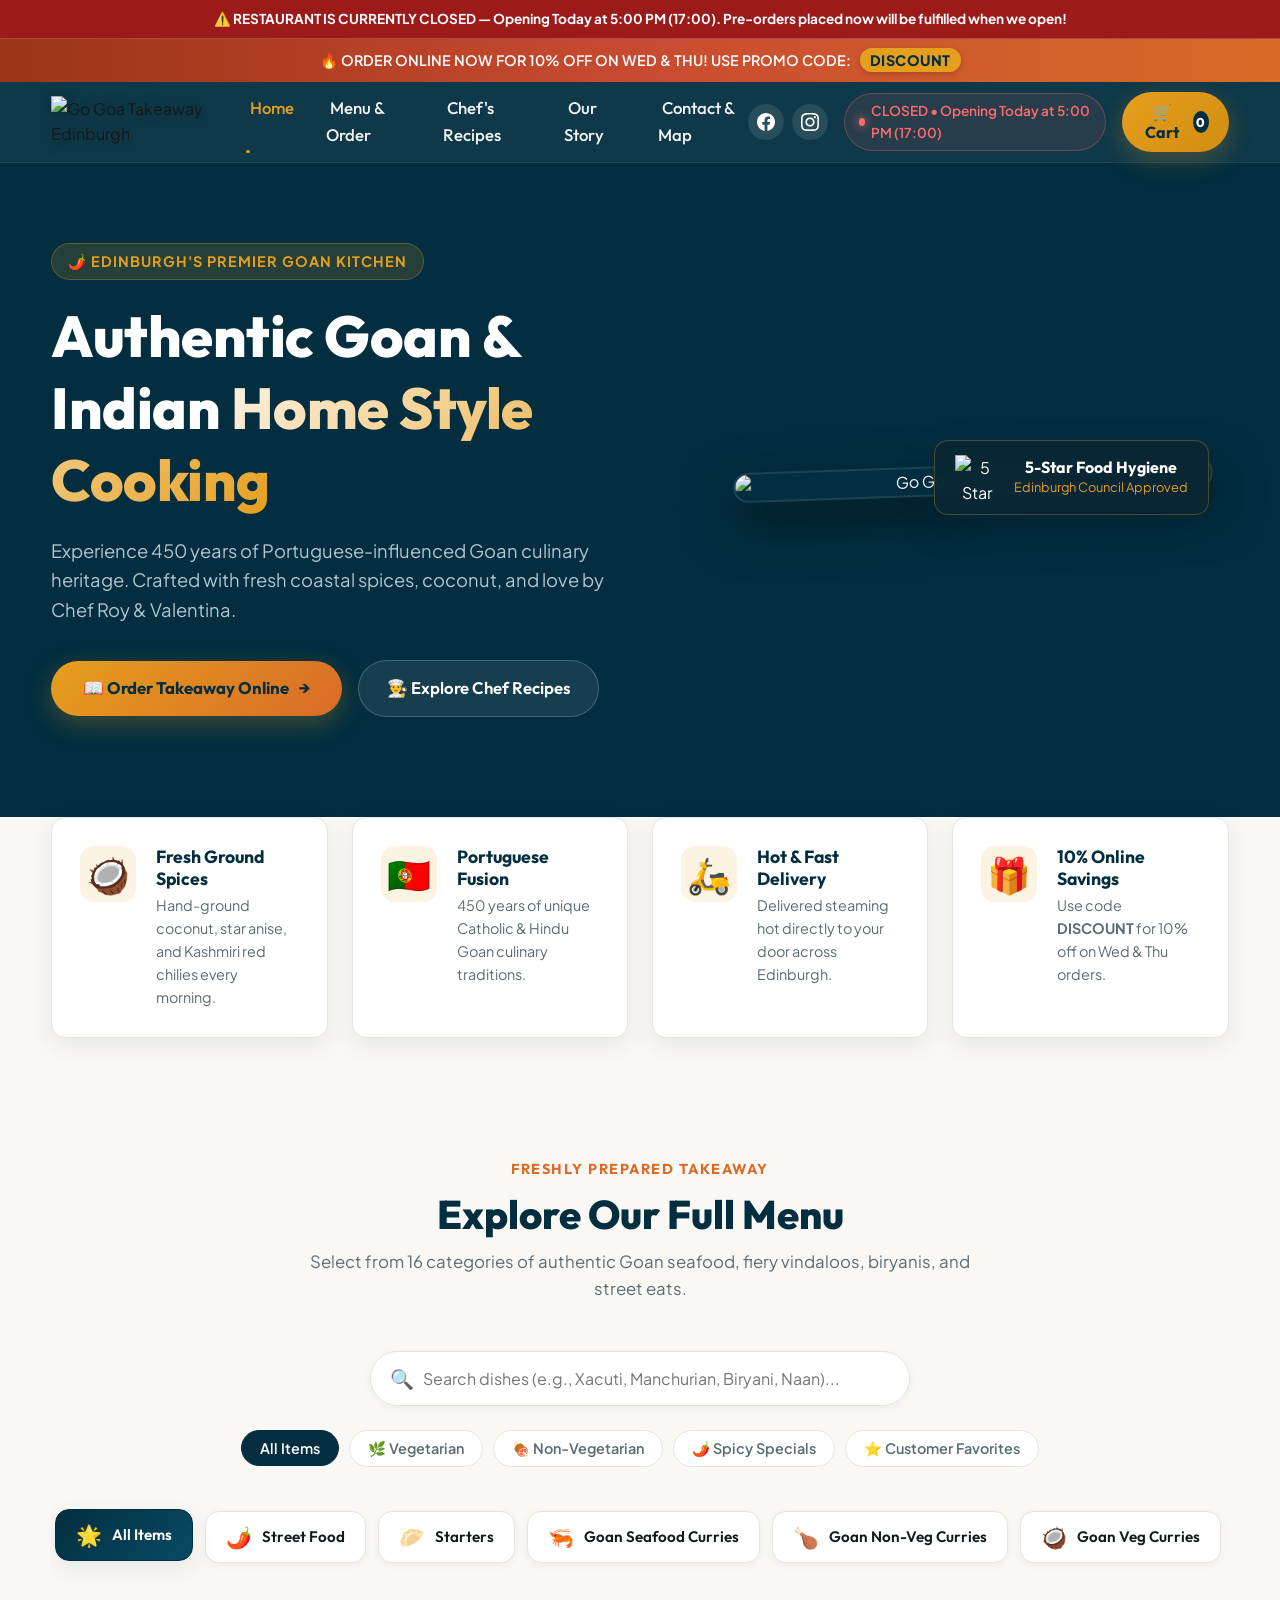
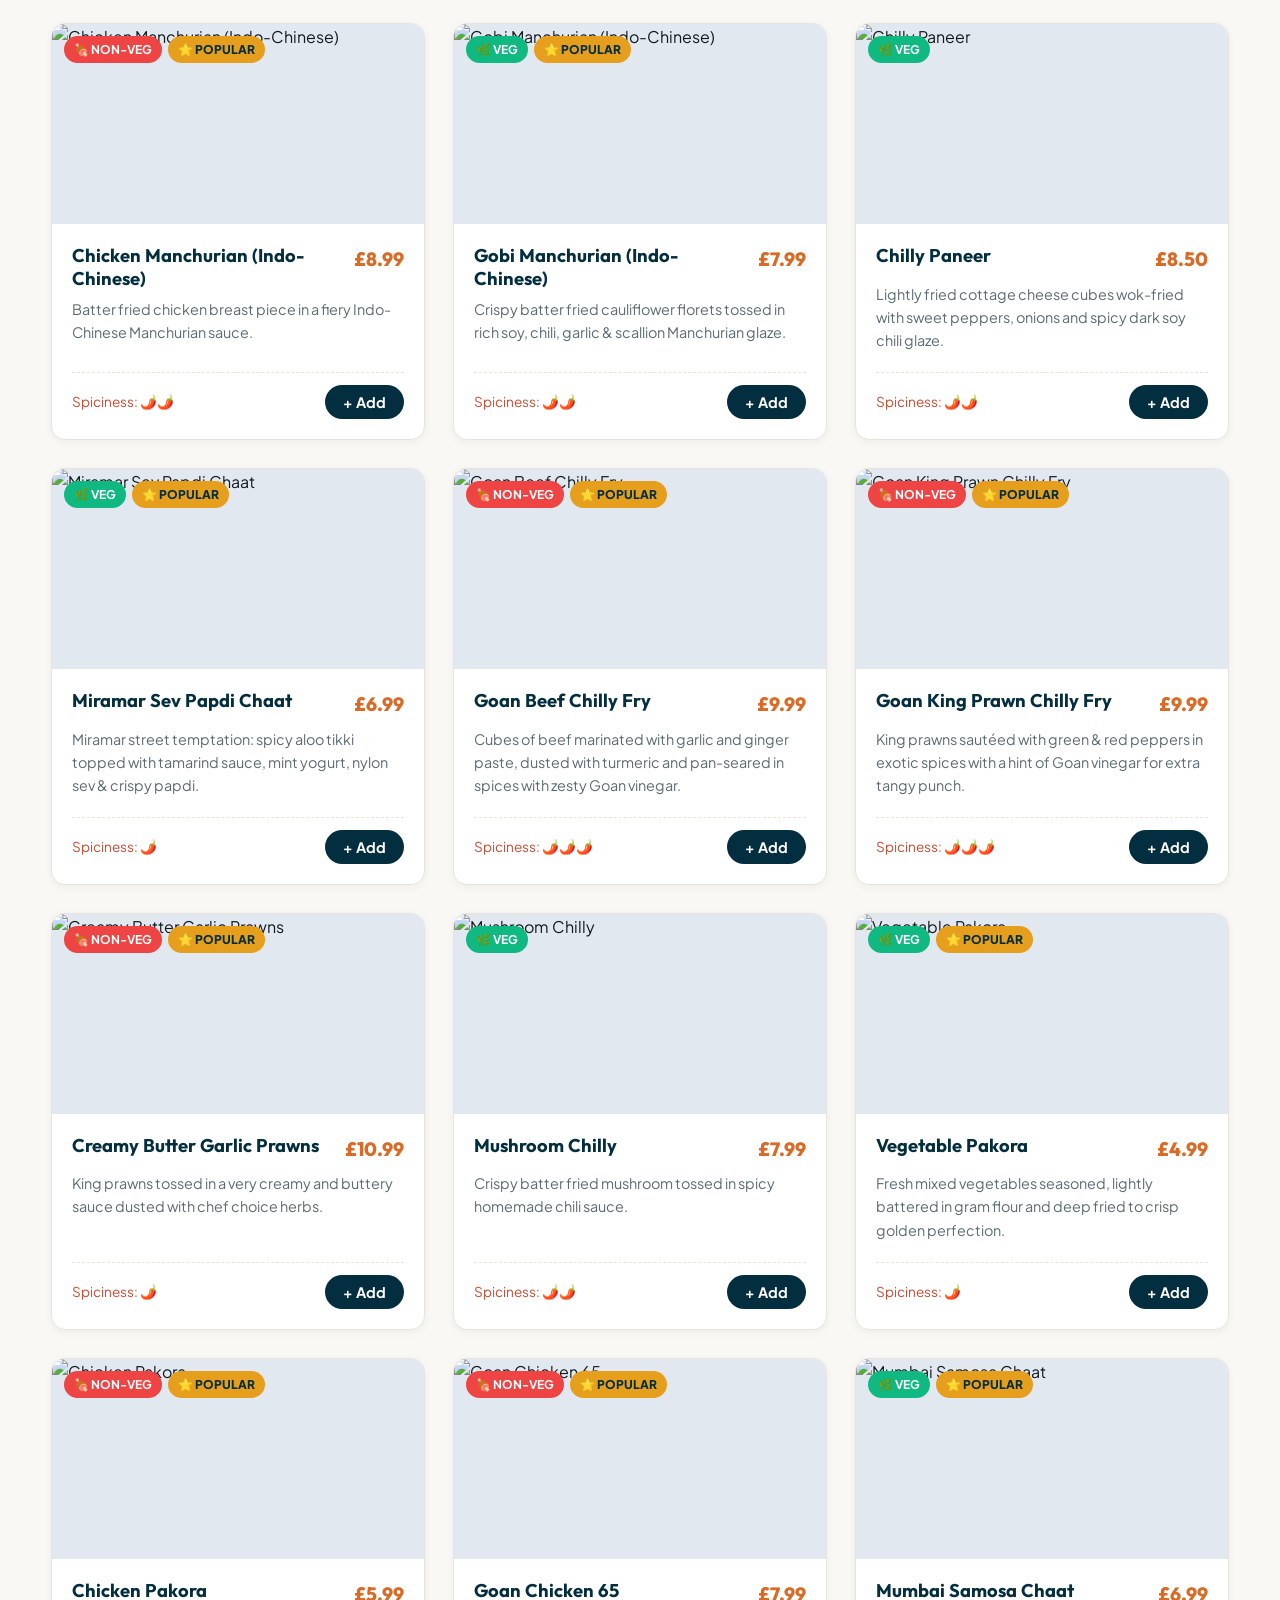
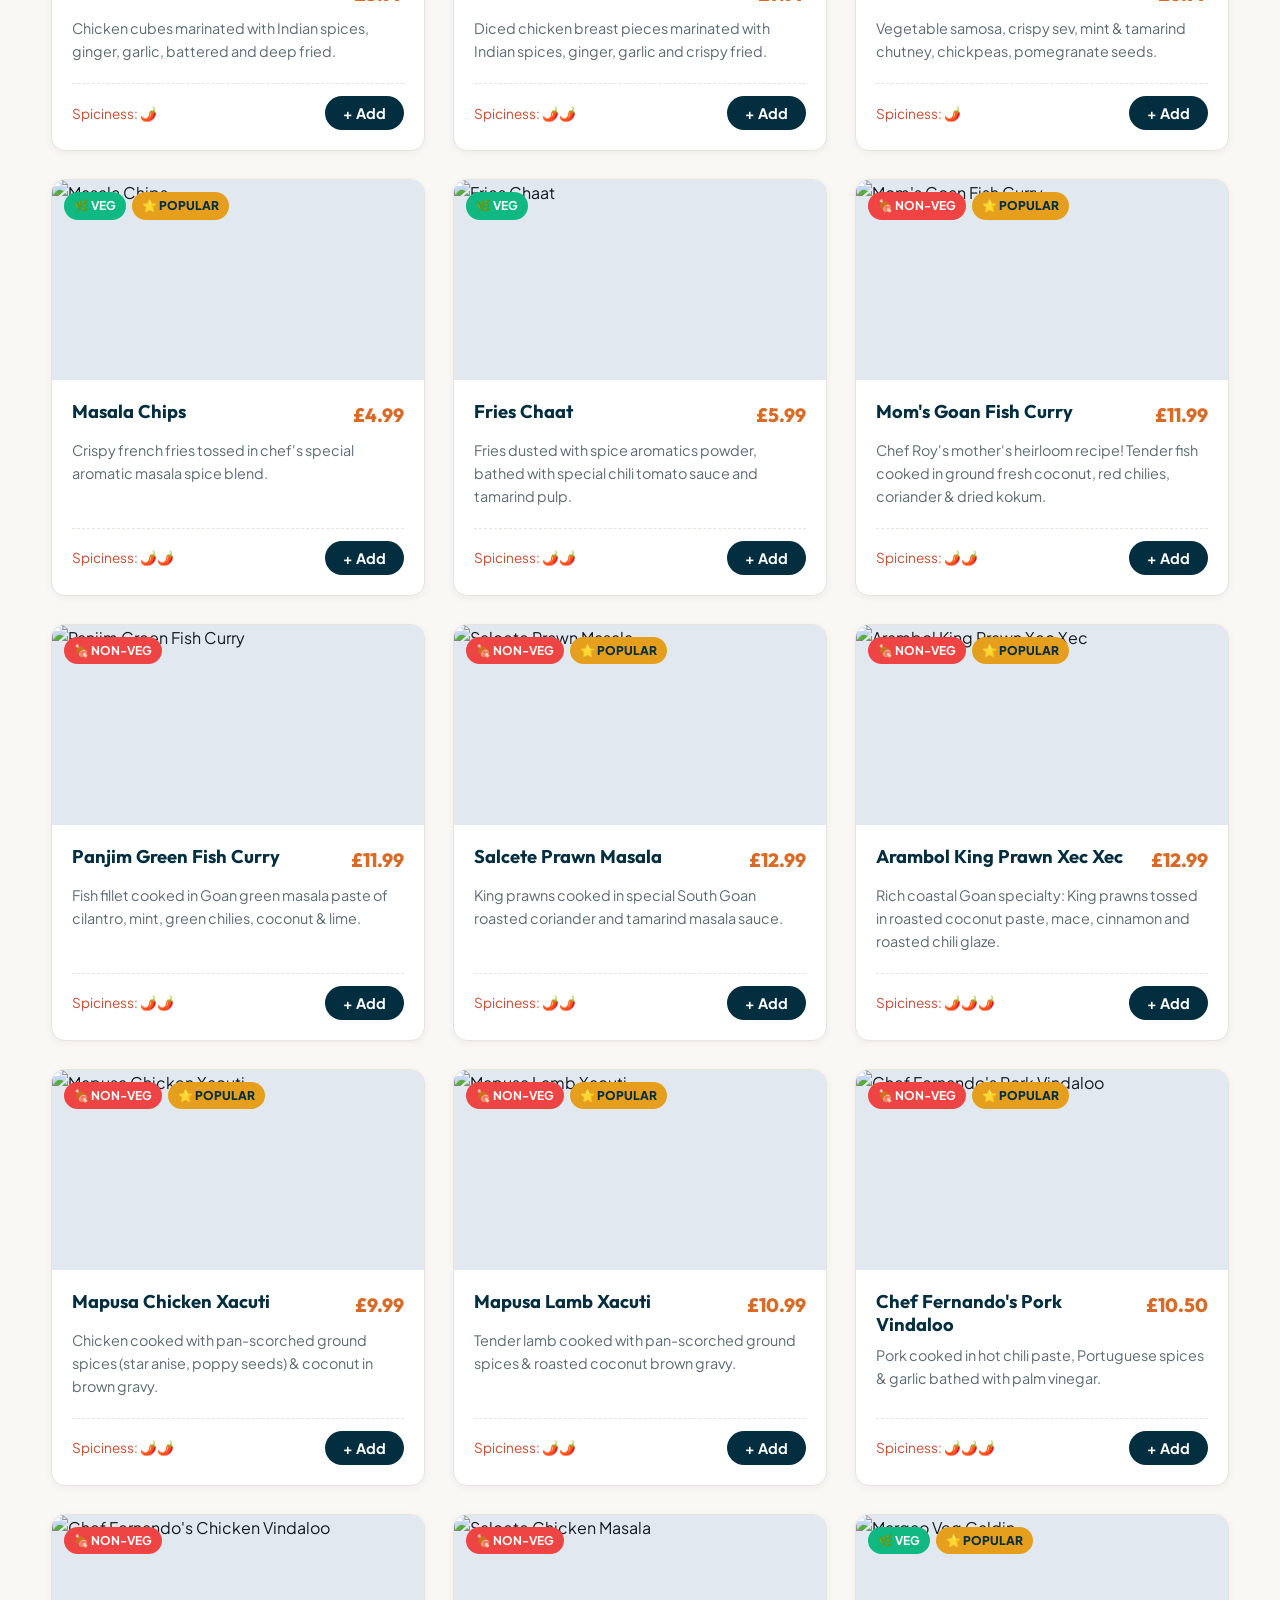
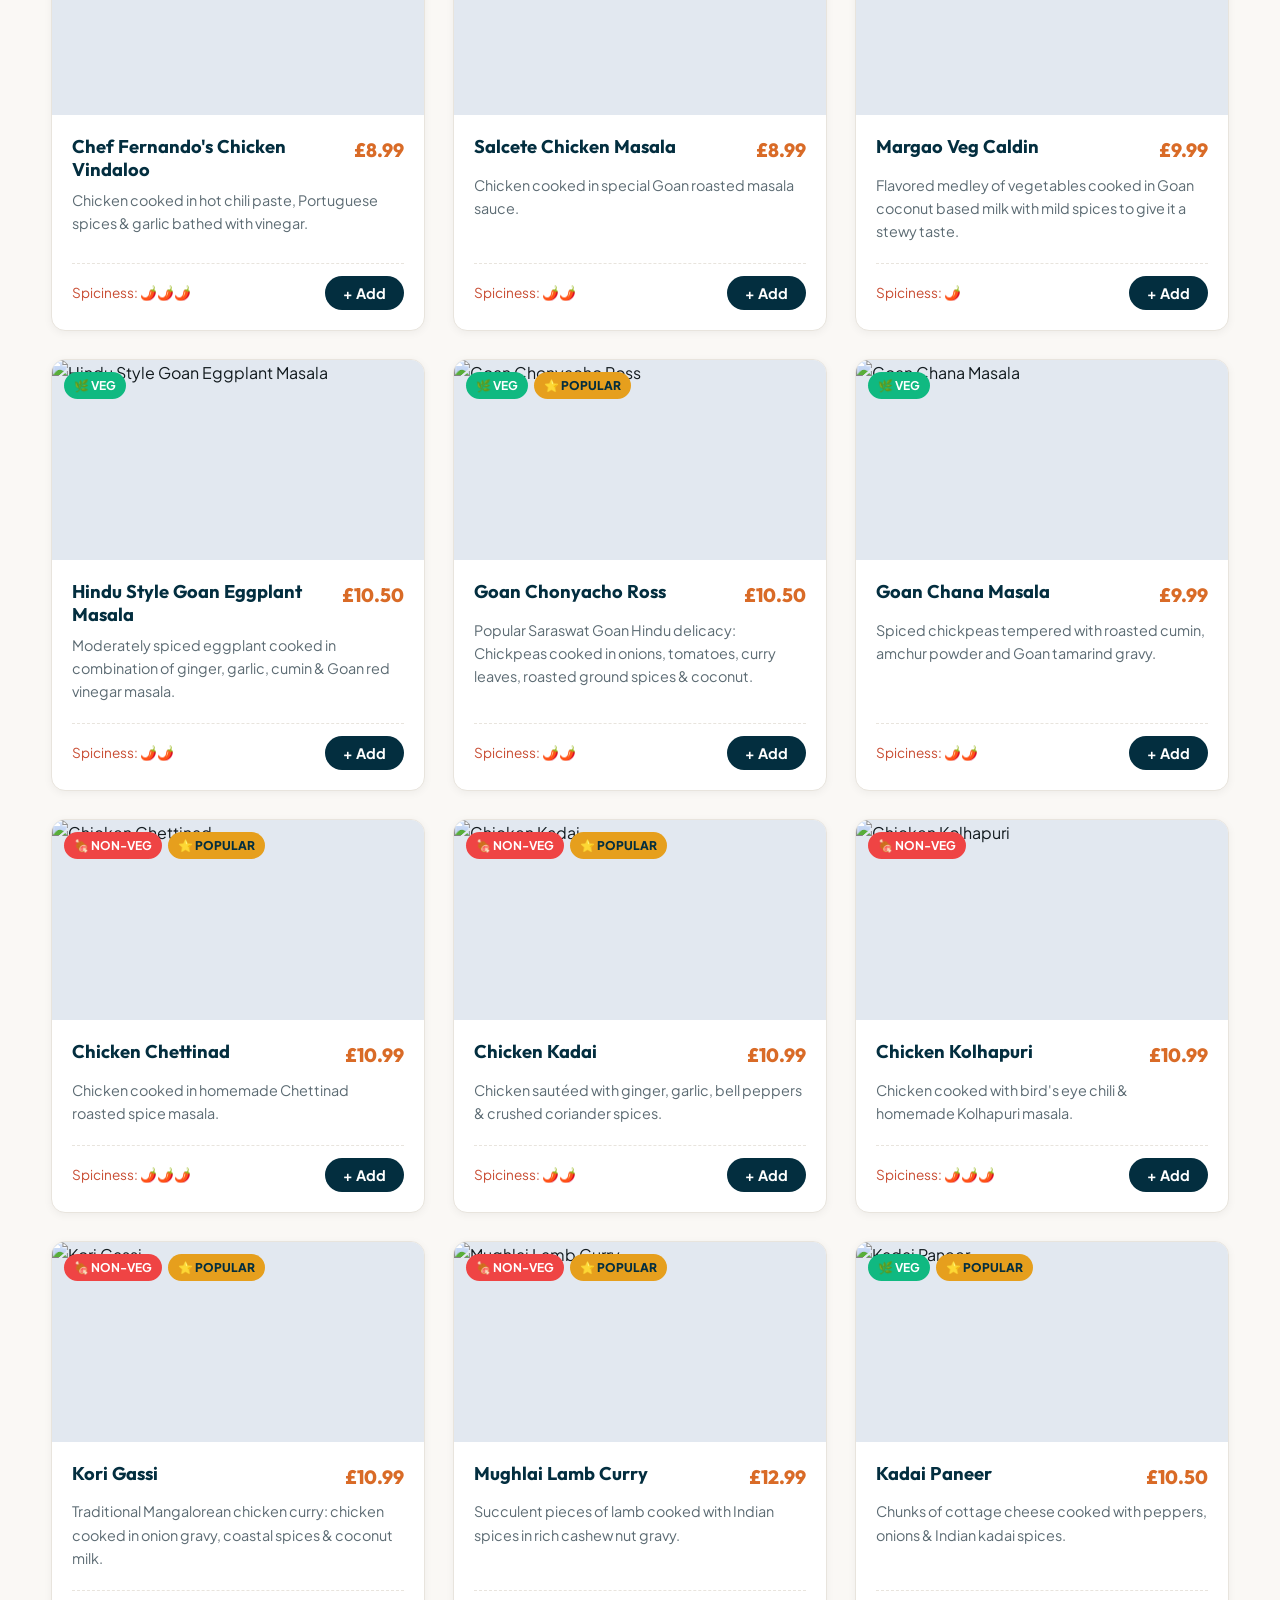
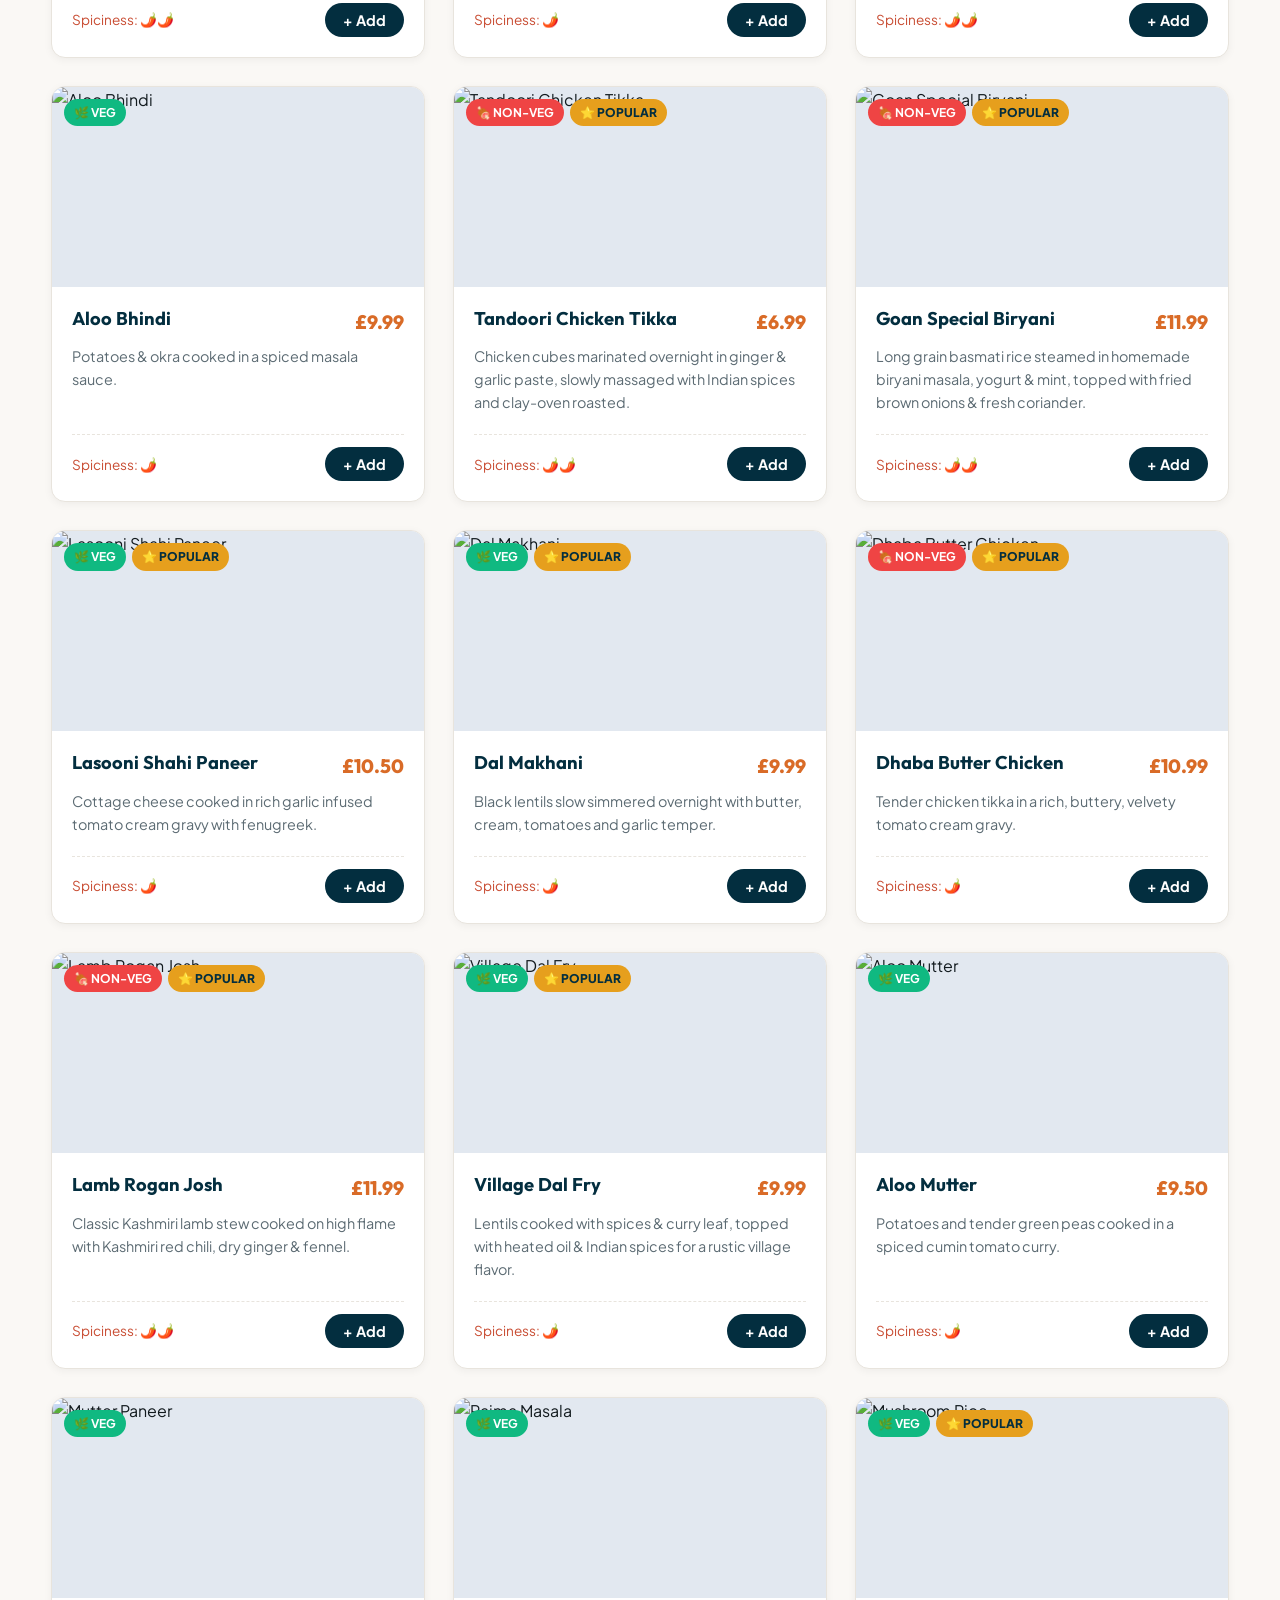
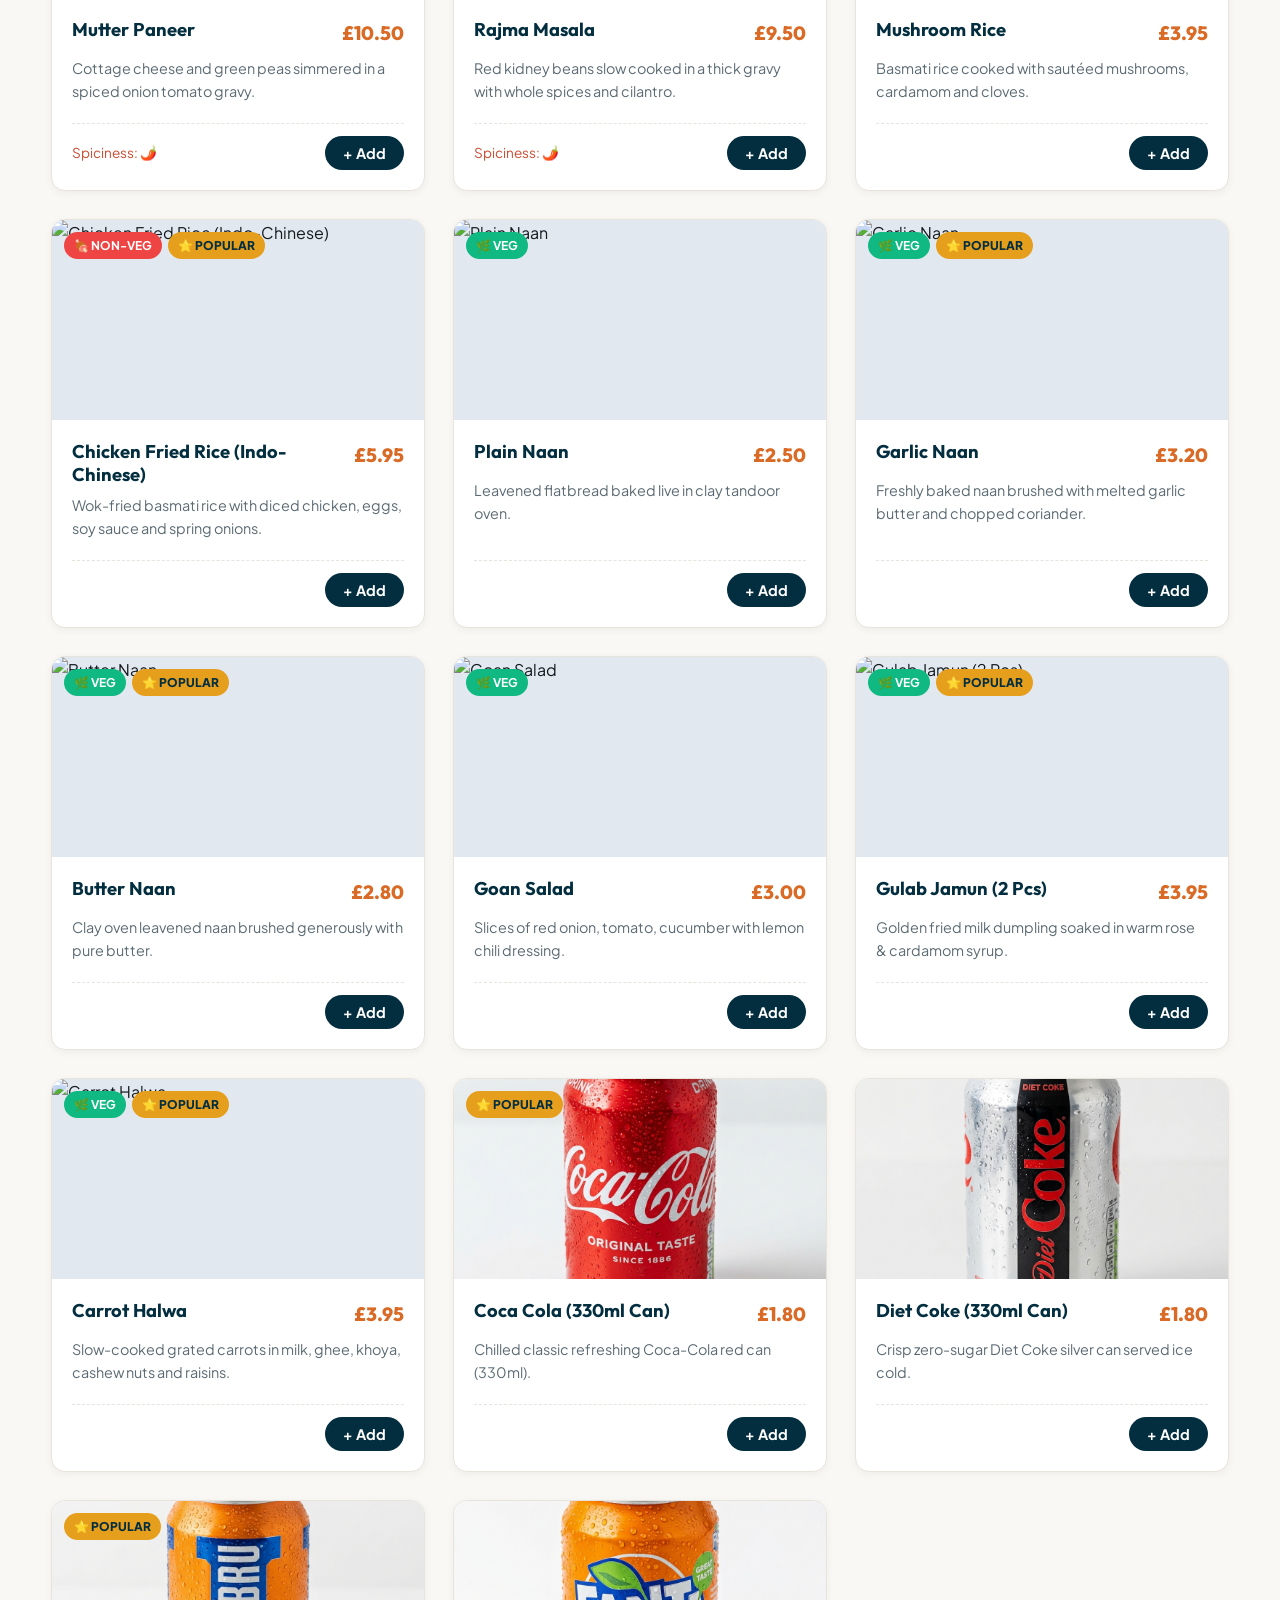
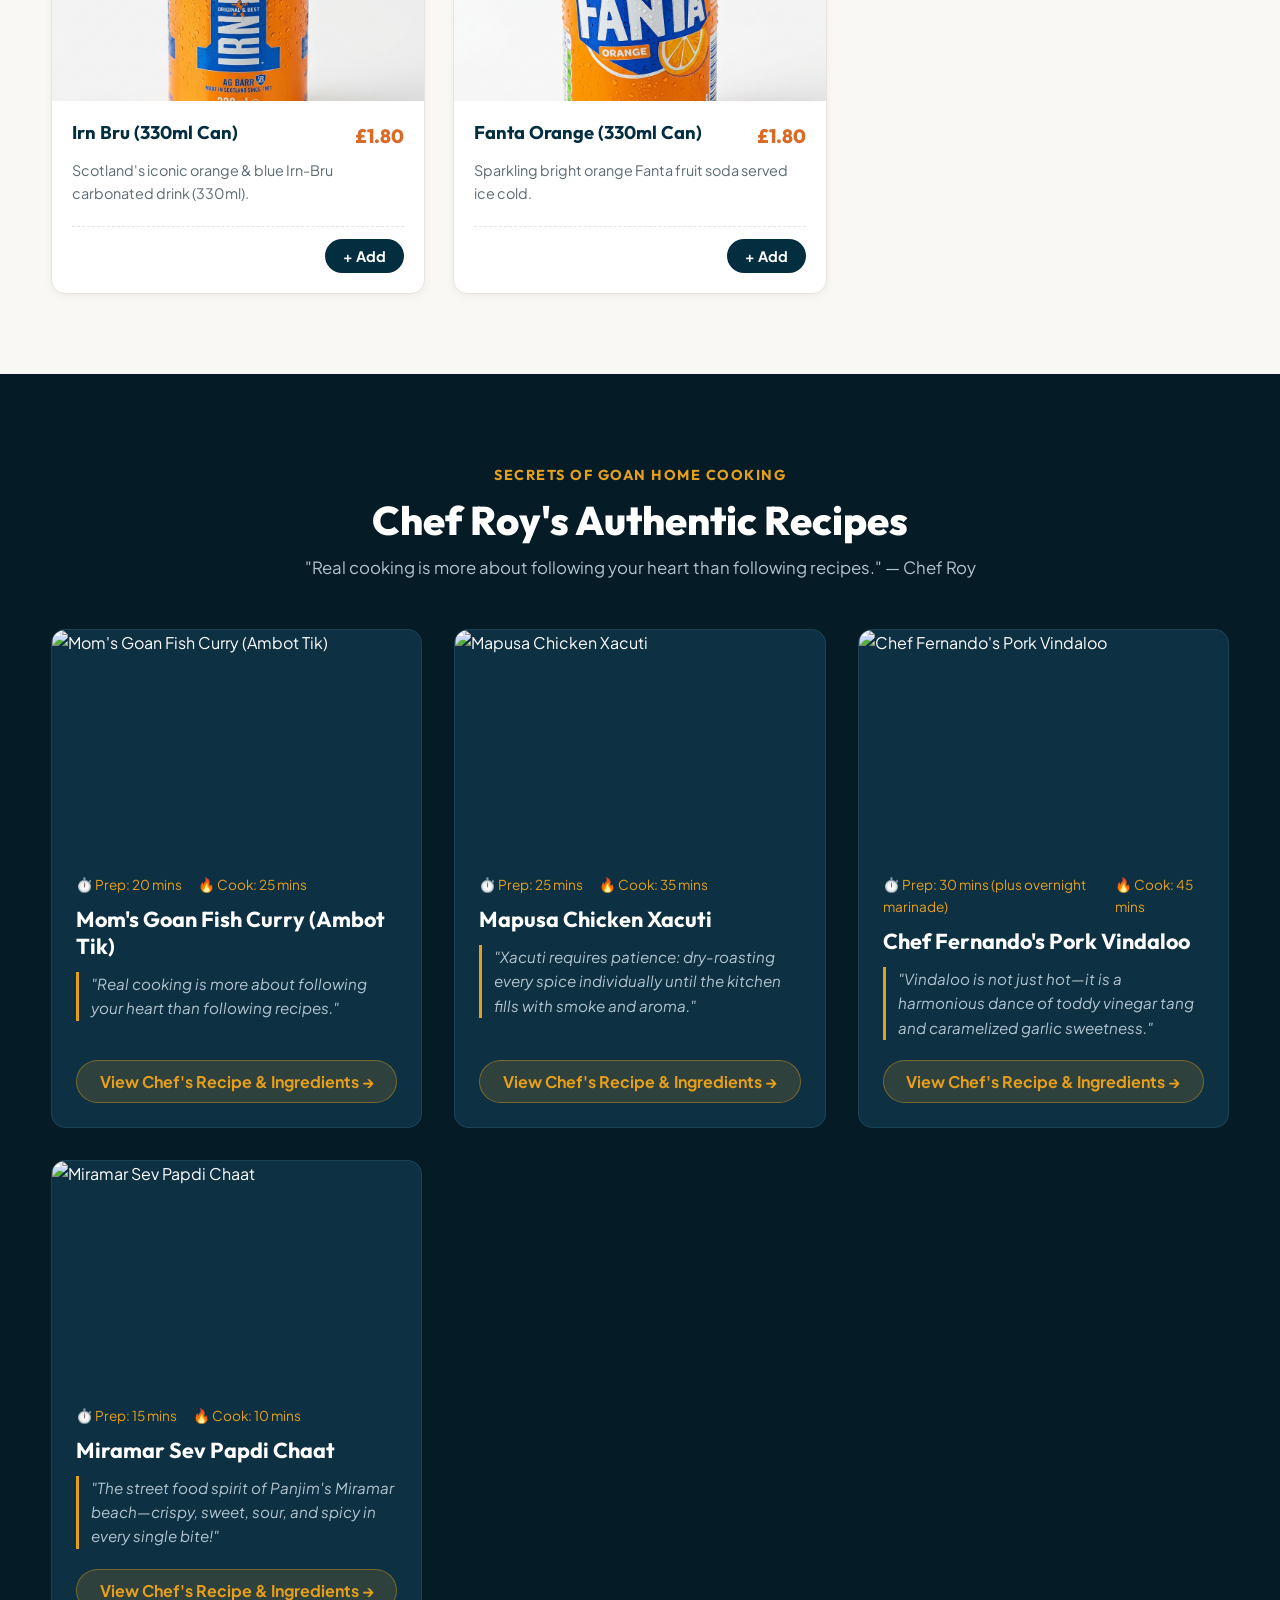
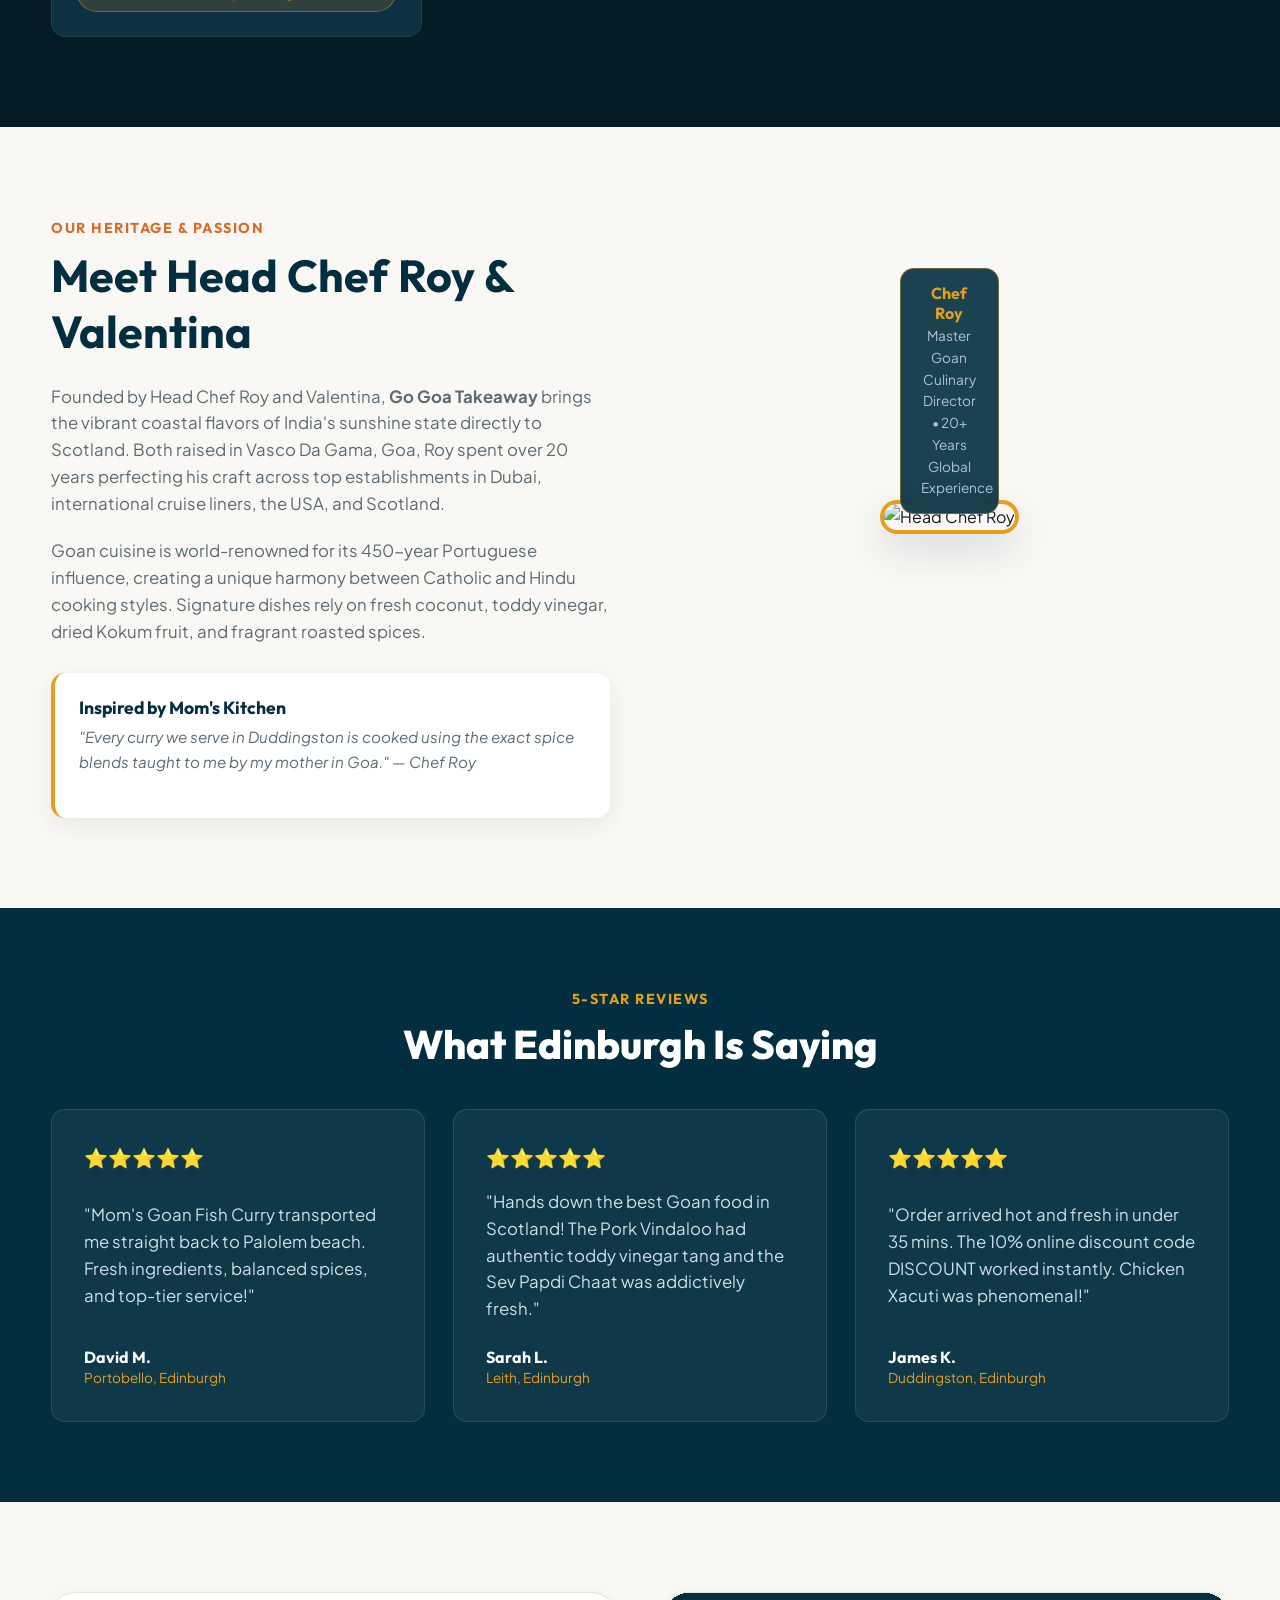
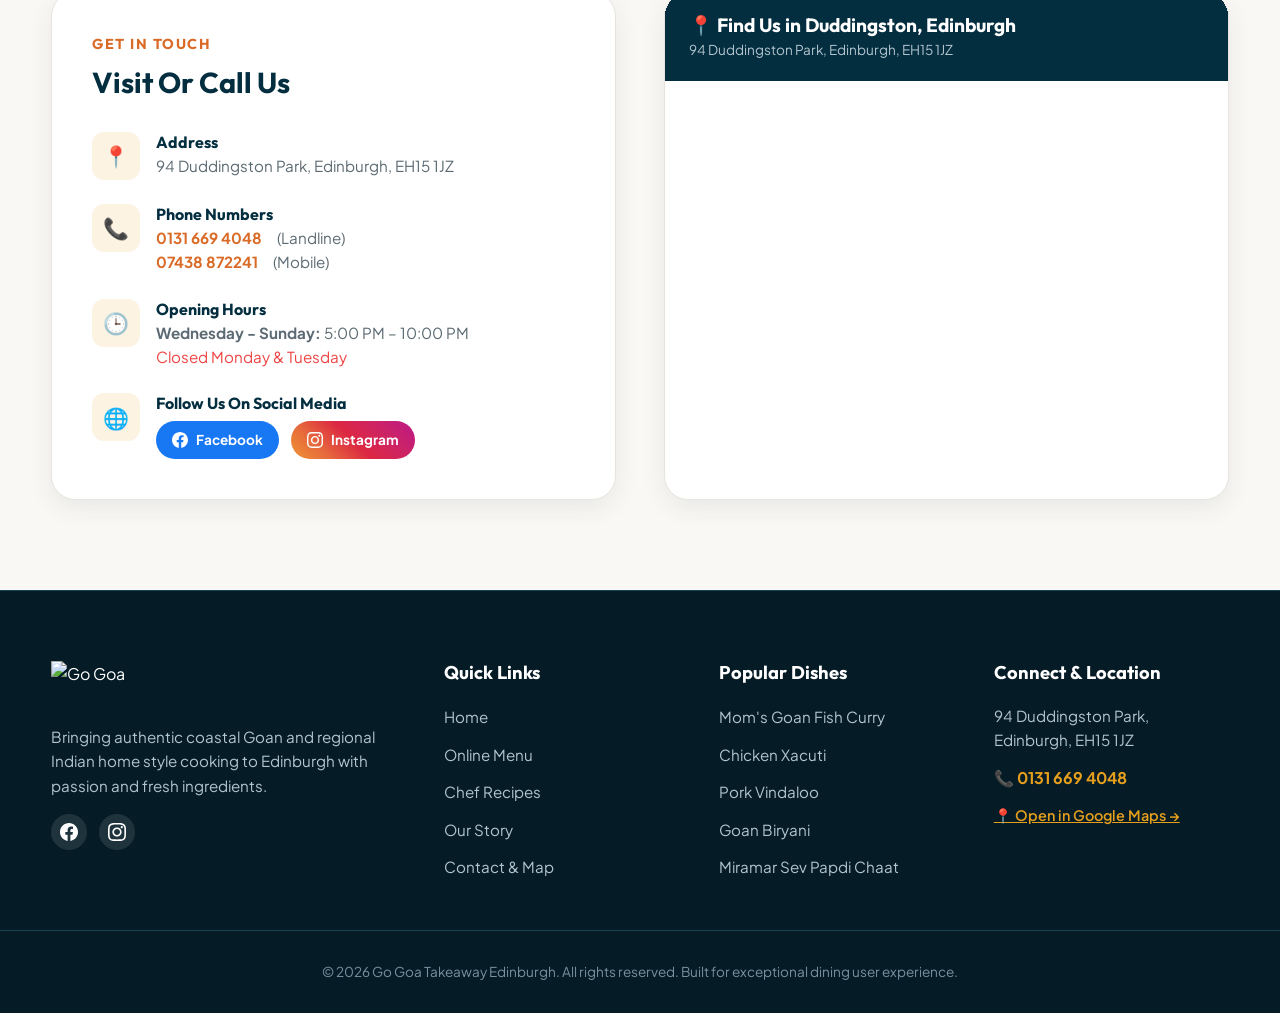
==== commit acf27088: "Fix drink images: replace Unsplash URLs with local AI-generated product photos for Coca-Cola, Diet C" ====
--- a/index.html
+++ b/index.html
@@ -10,7 +10,7 @@
   <link rel="icon" type="image/jpg" href="https://gogoaedinburgh.co.uk/wp-content/uploads/2022/07/cropped-go-goa-indian-food-delivery-in-edinburgh-favicon--270x270.jpg">
 
   <!-- Stylesheet -->
-  <link rel="stylesheet" href="styles.css?v=104">
+  <link rel="stylesheet" href="styles.css?v=105">
 </head>
 <body>
 
@@ -469,7 +469,7 @@
   </nav>
 
   <!-- JavaScript Files -->
-  <script src="data.js?v=104"></script>
-  <script src="app.js?v=104"></script>
+  <script src="data.js?v=105"></script>
+  <script src="app.js?v=105"></script>
 </body>
 </html>
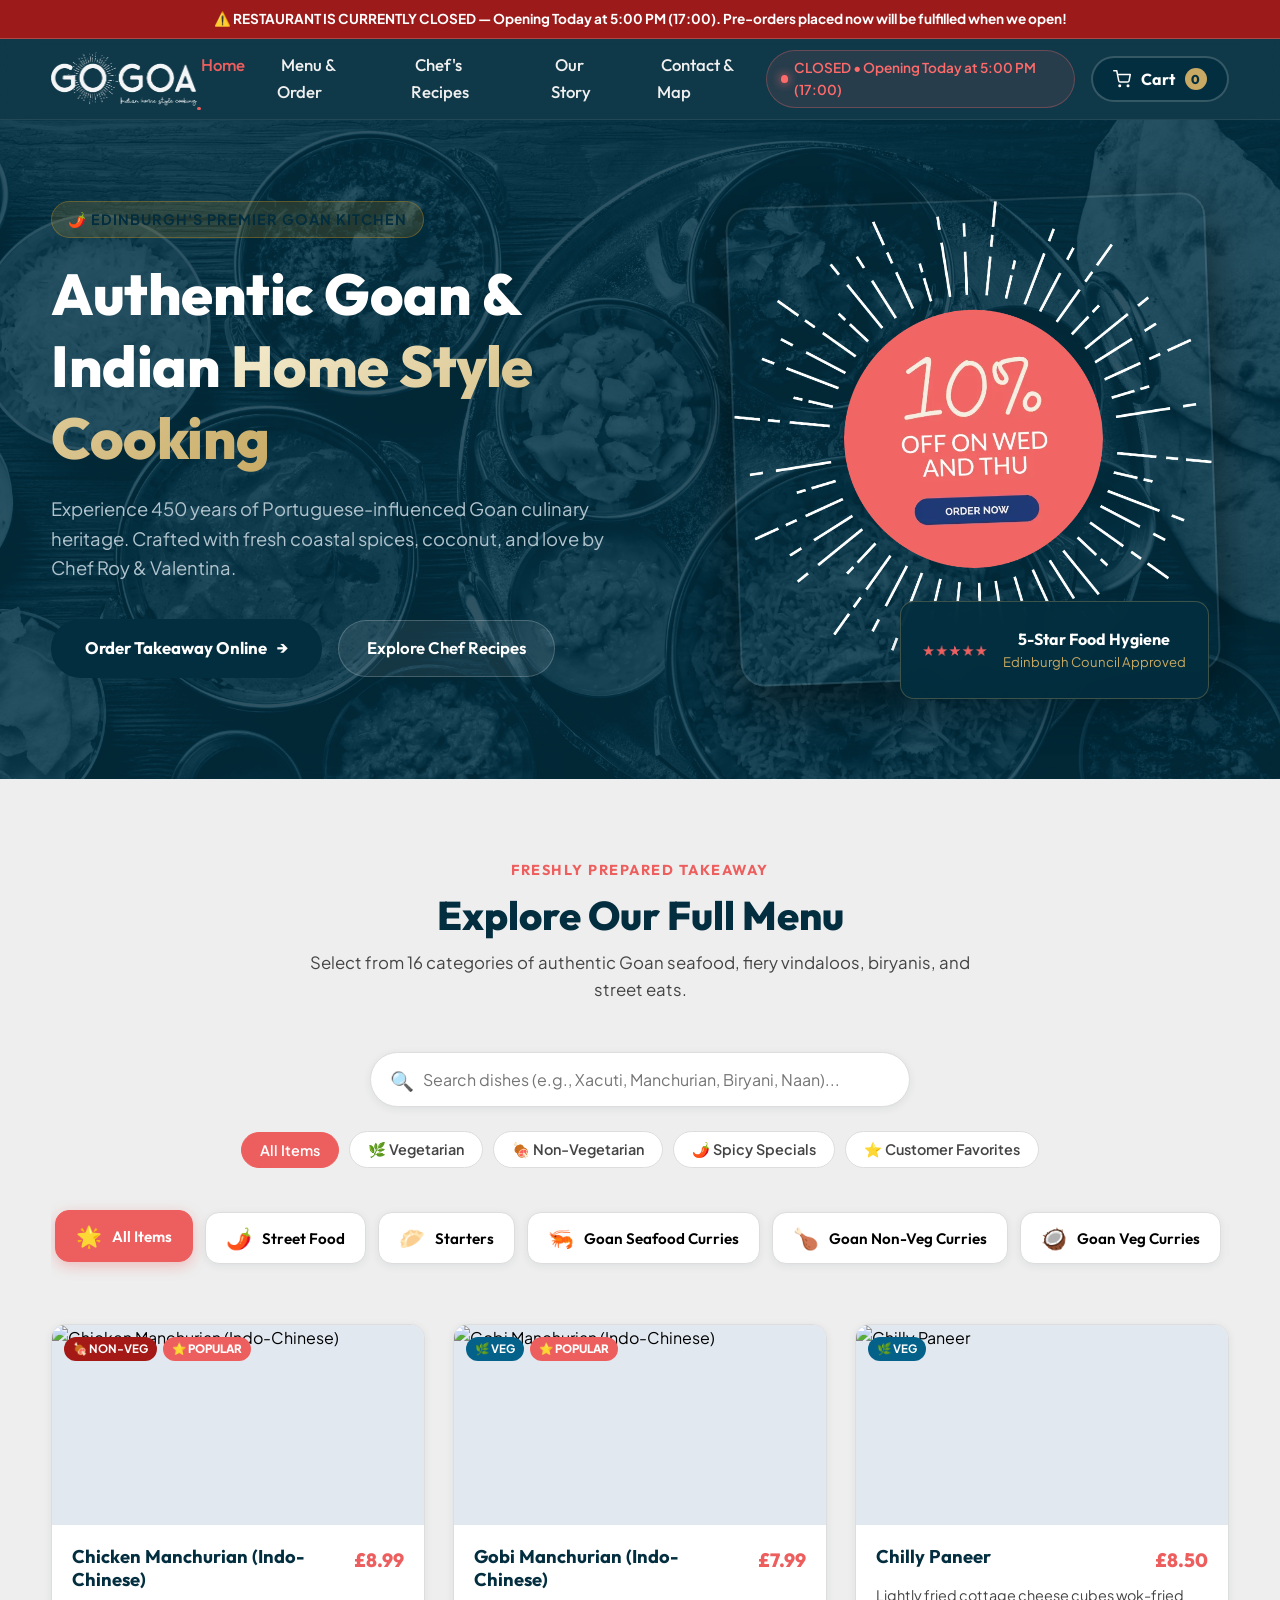
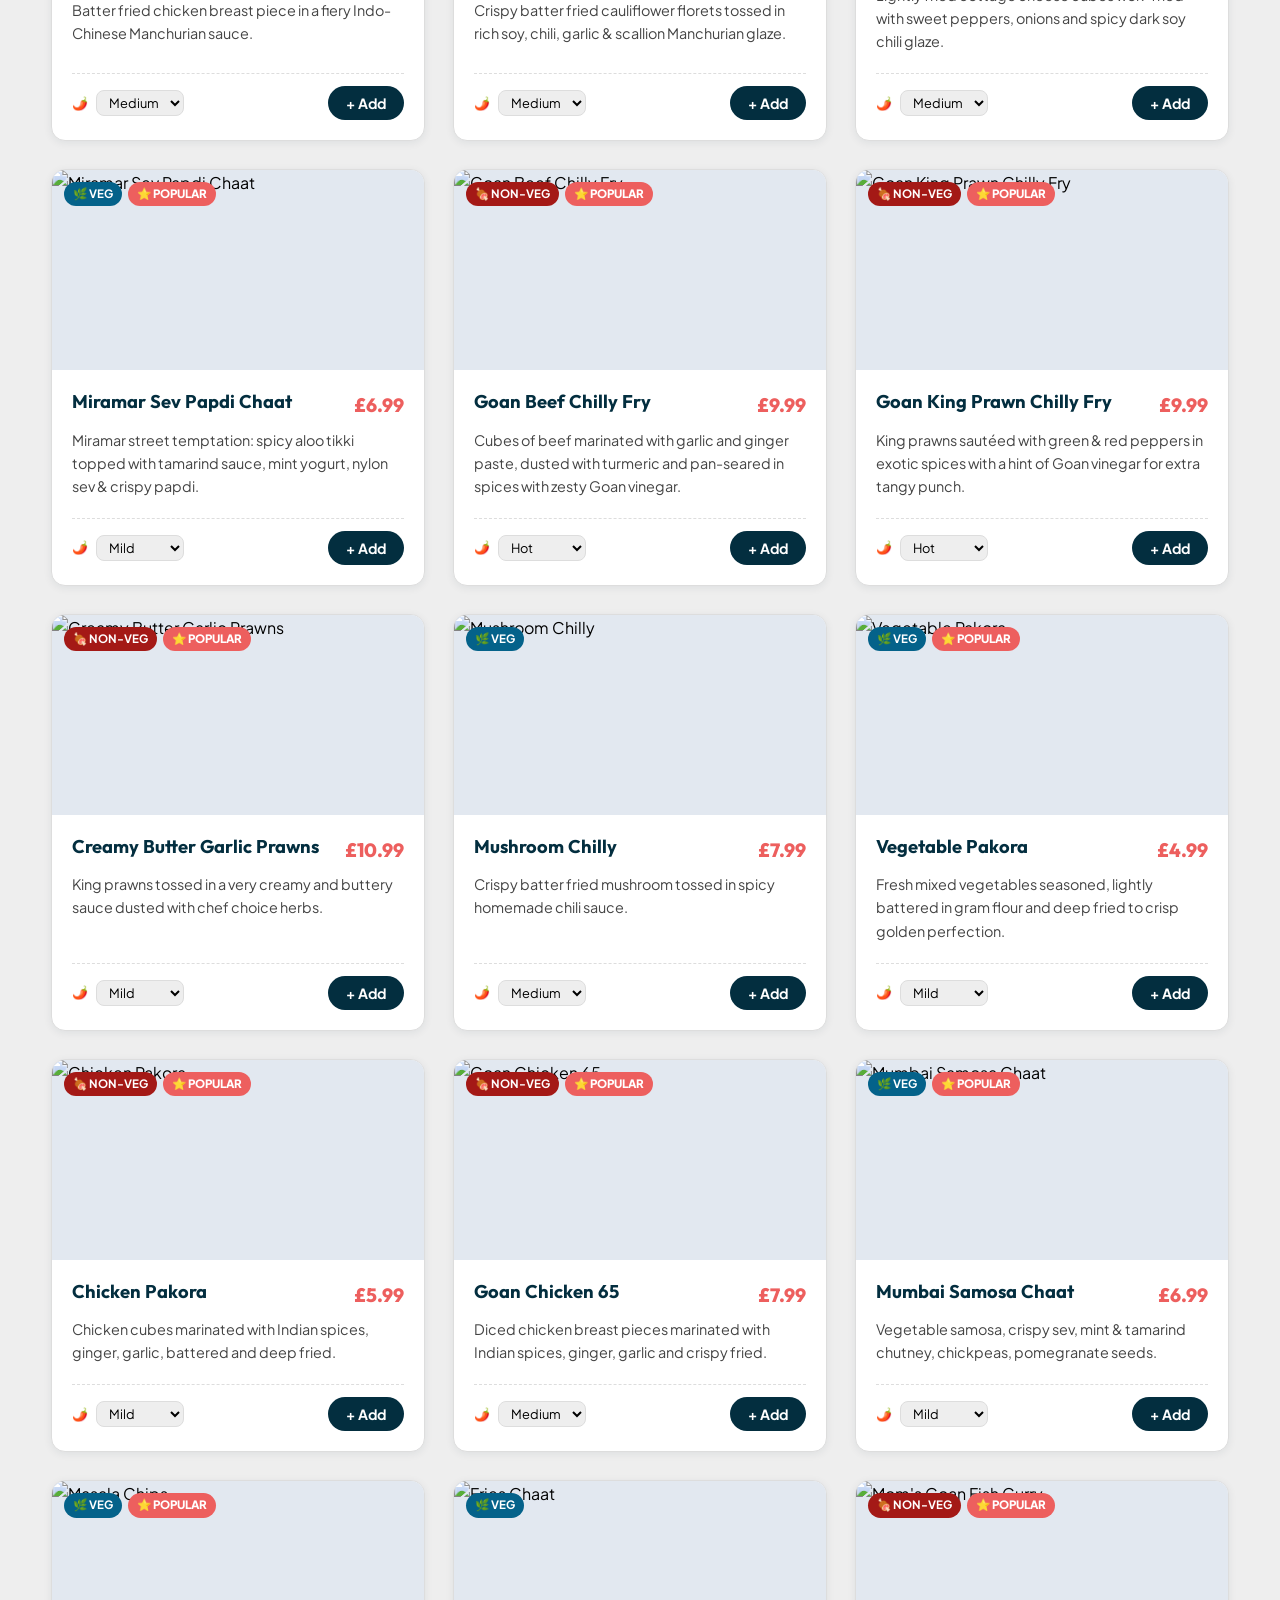
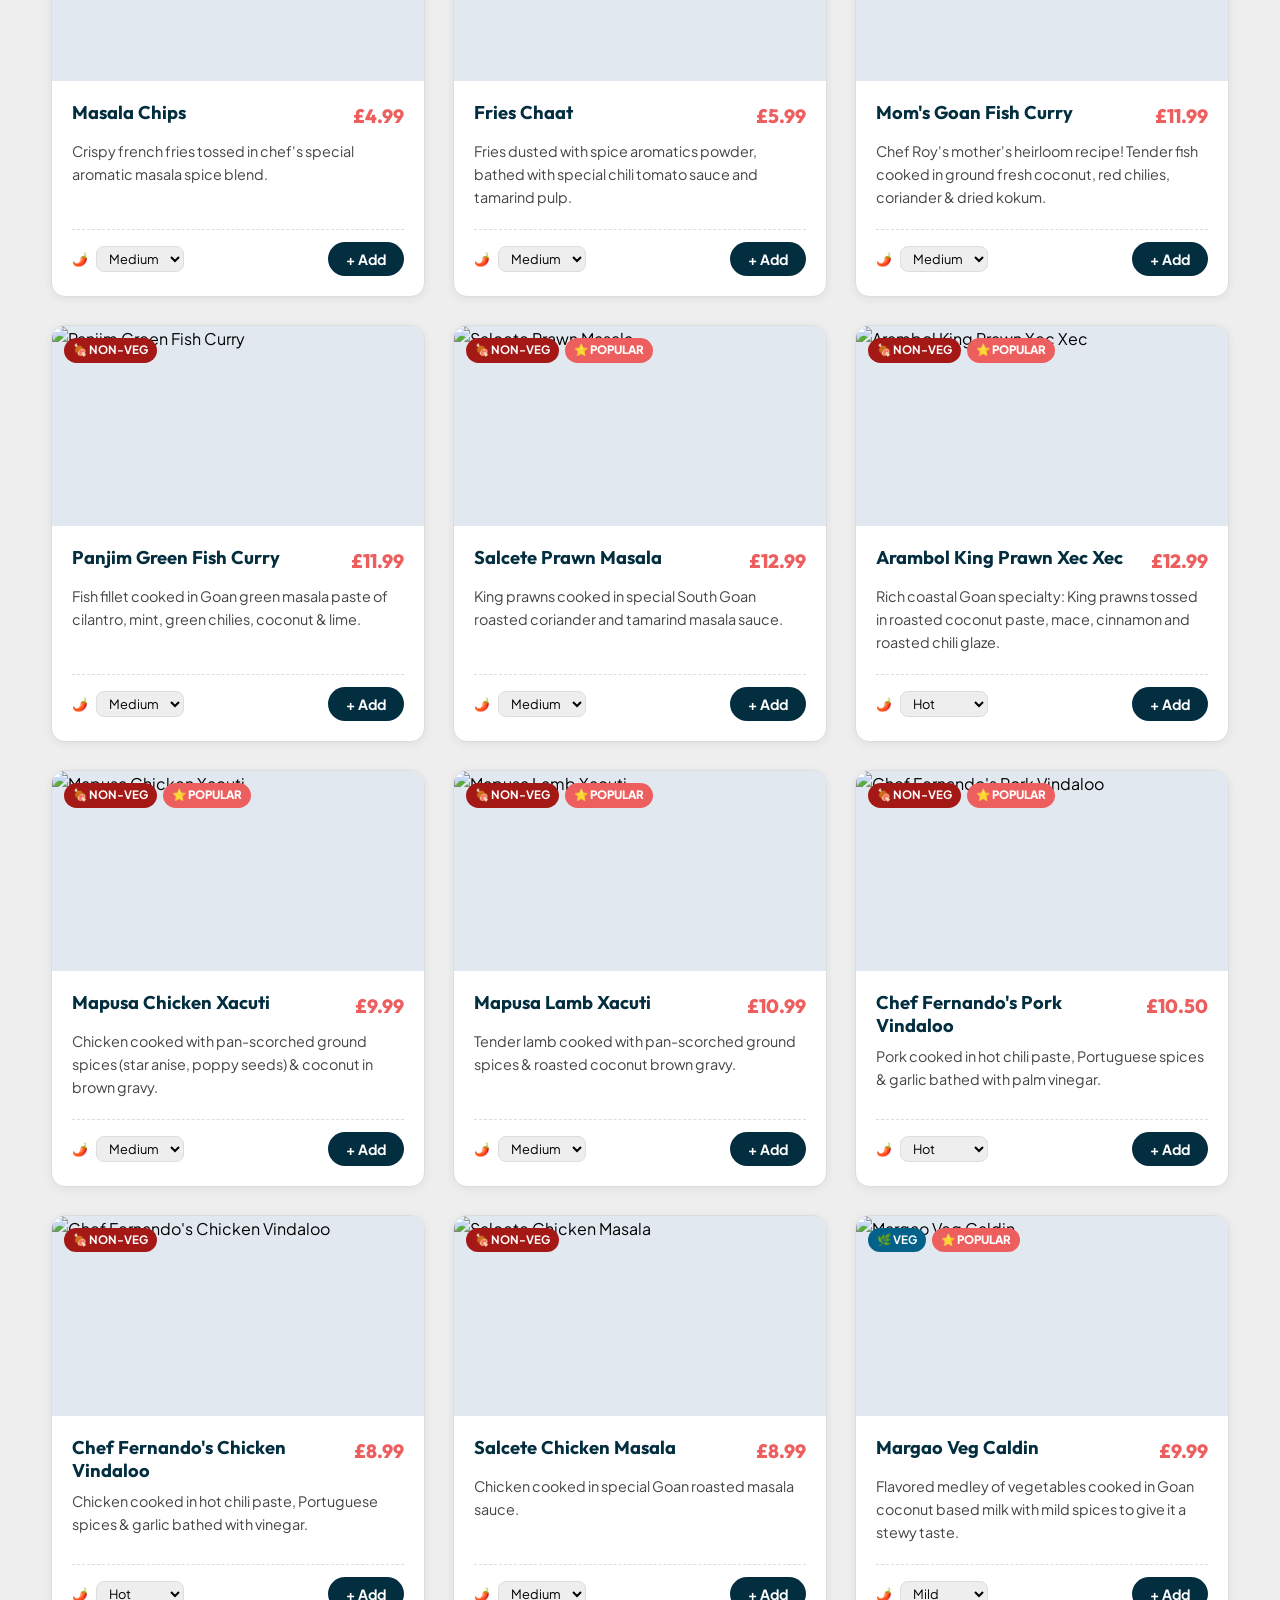
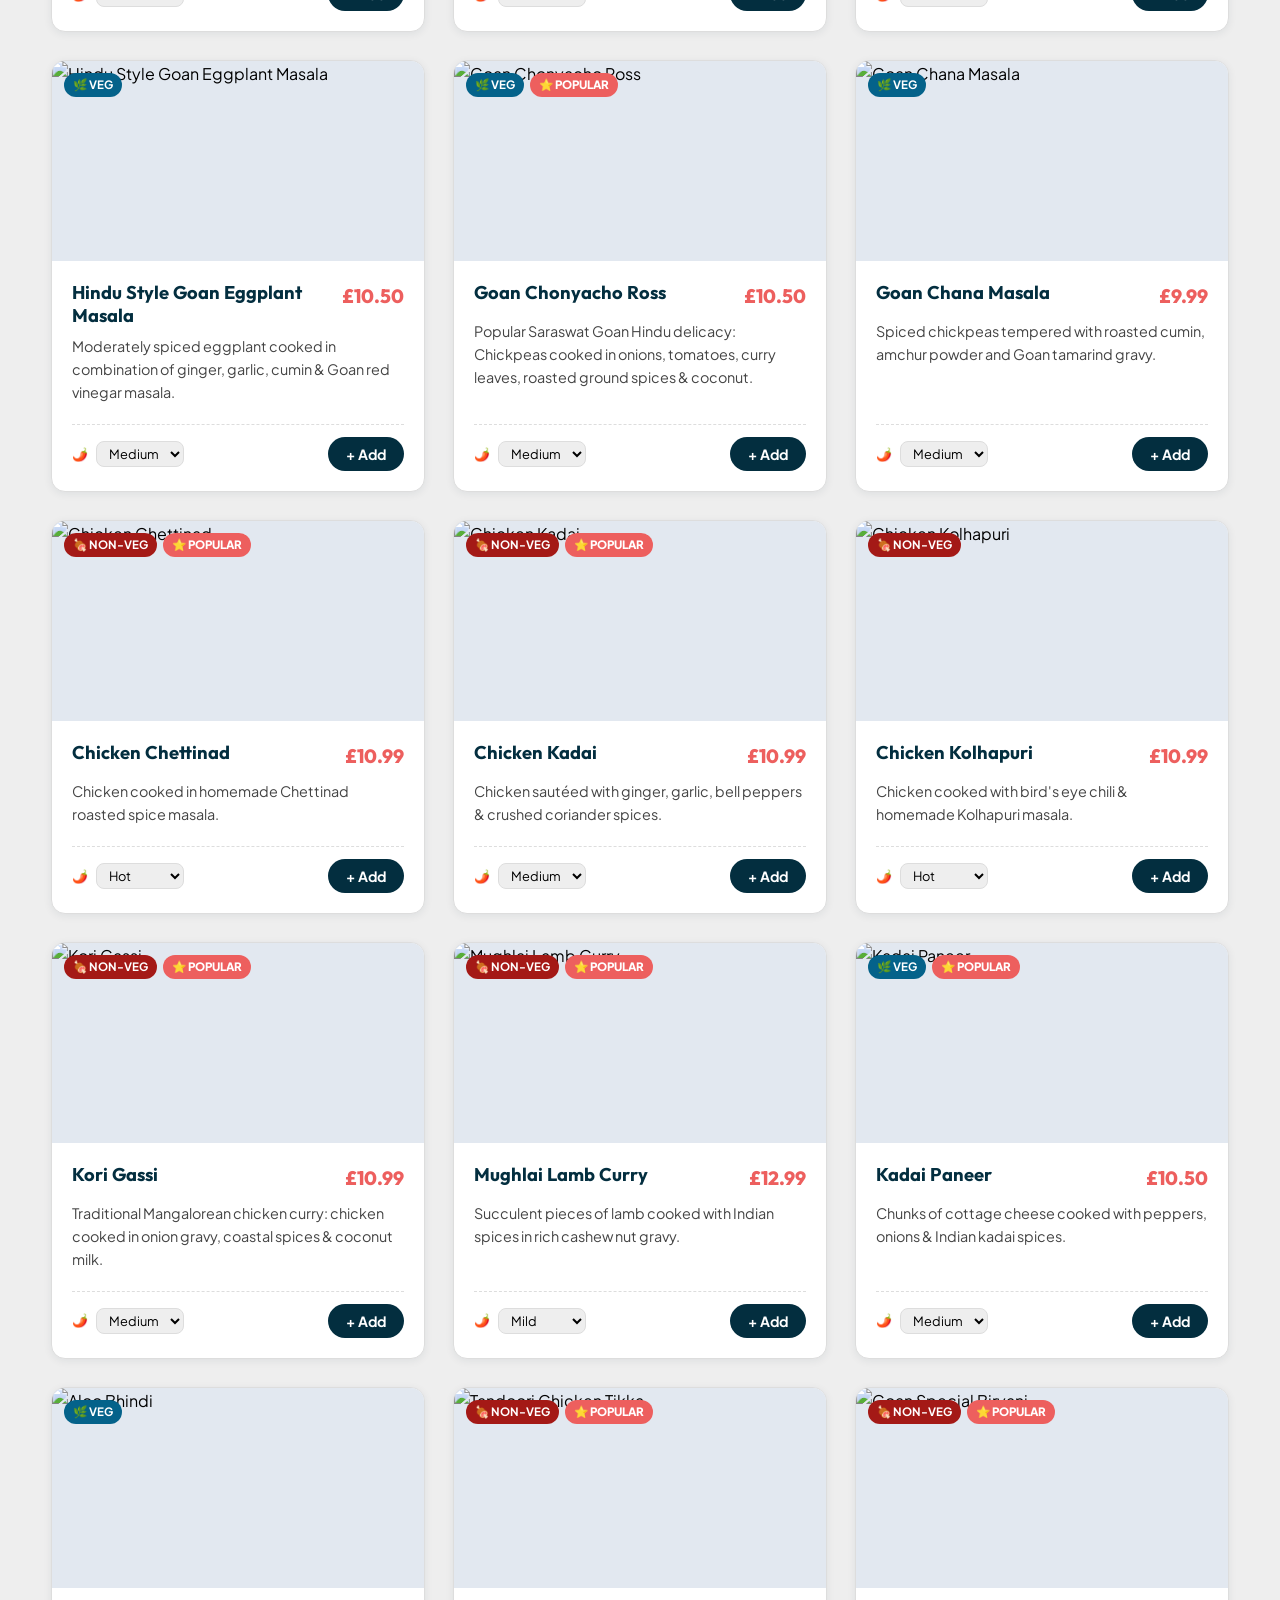
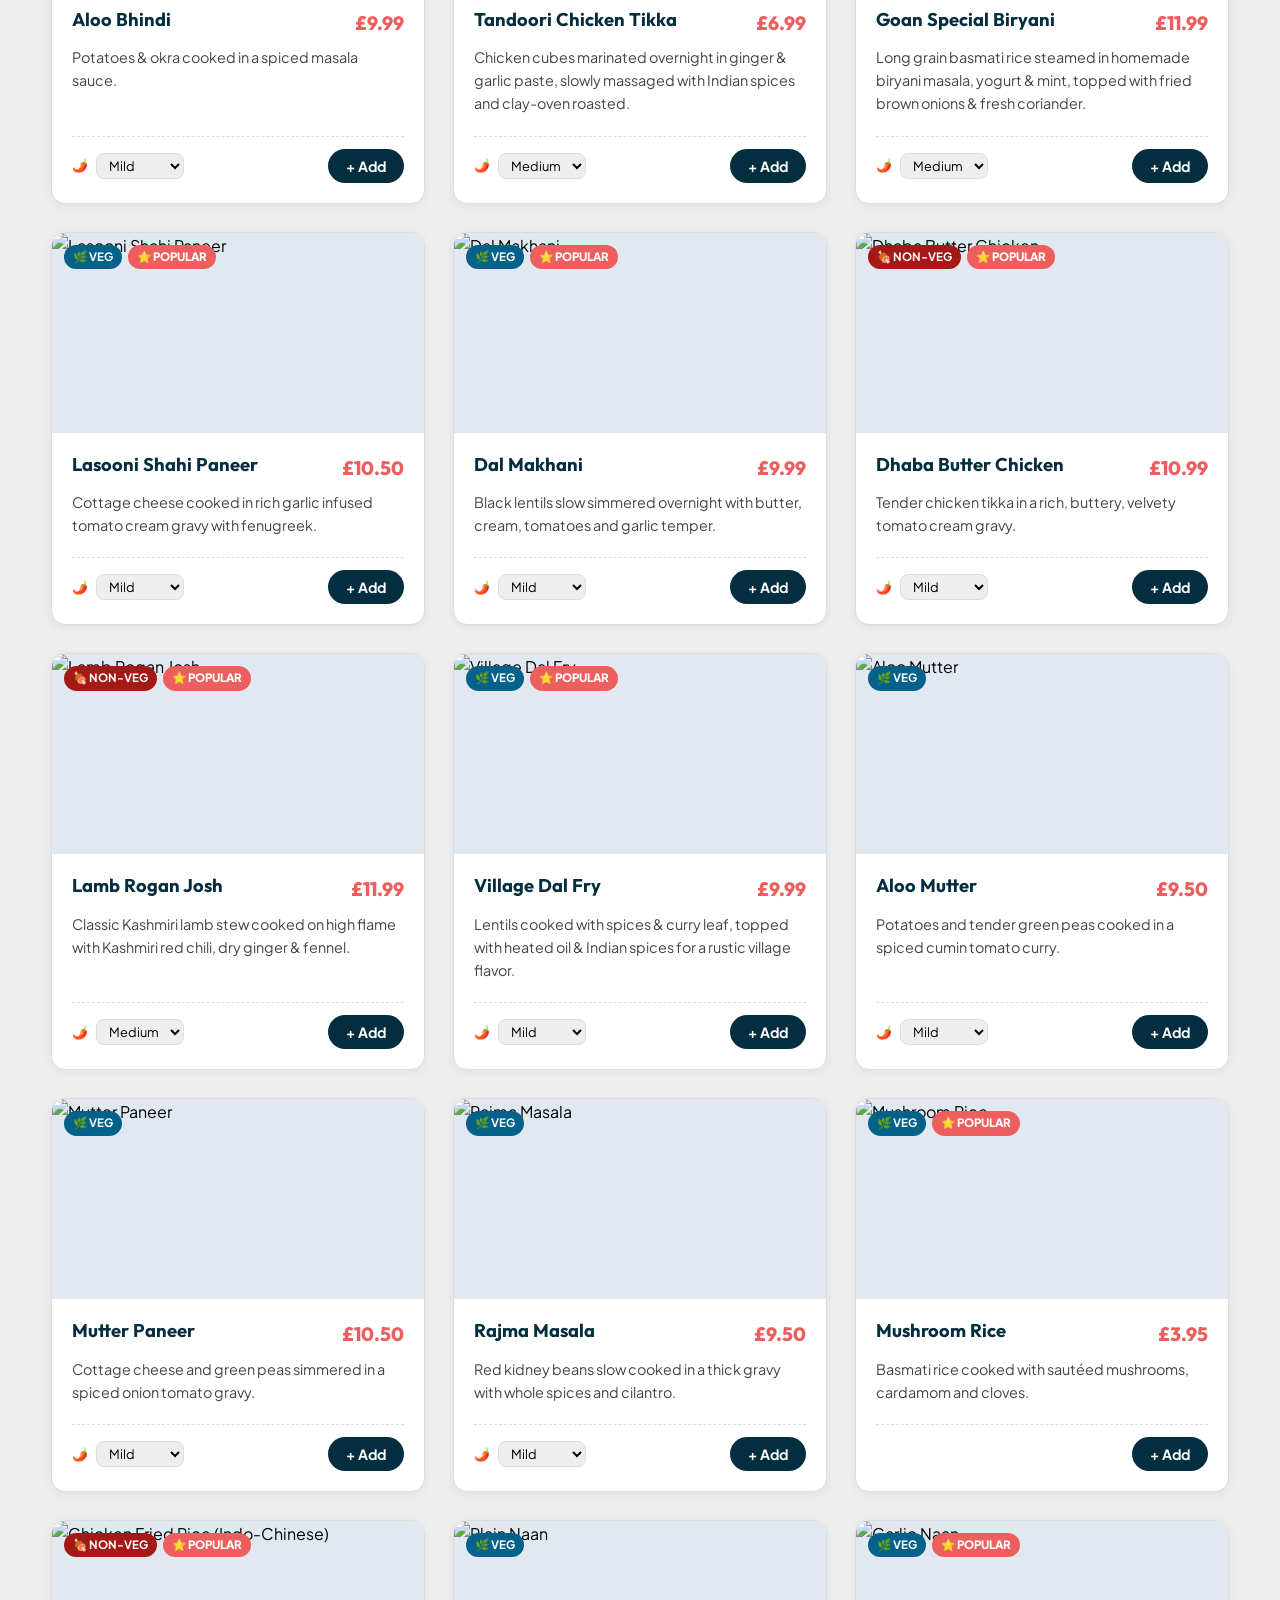
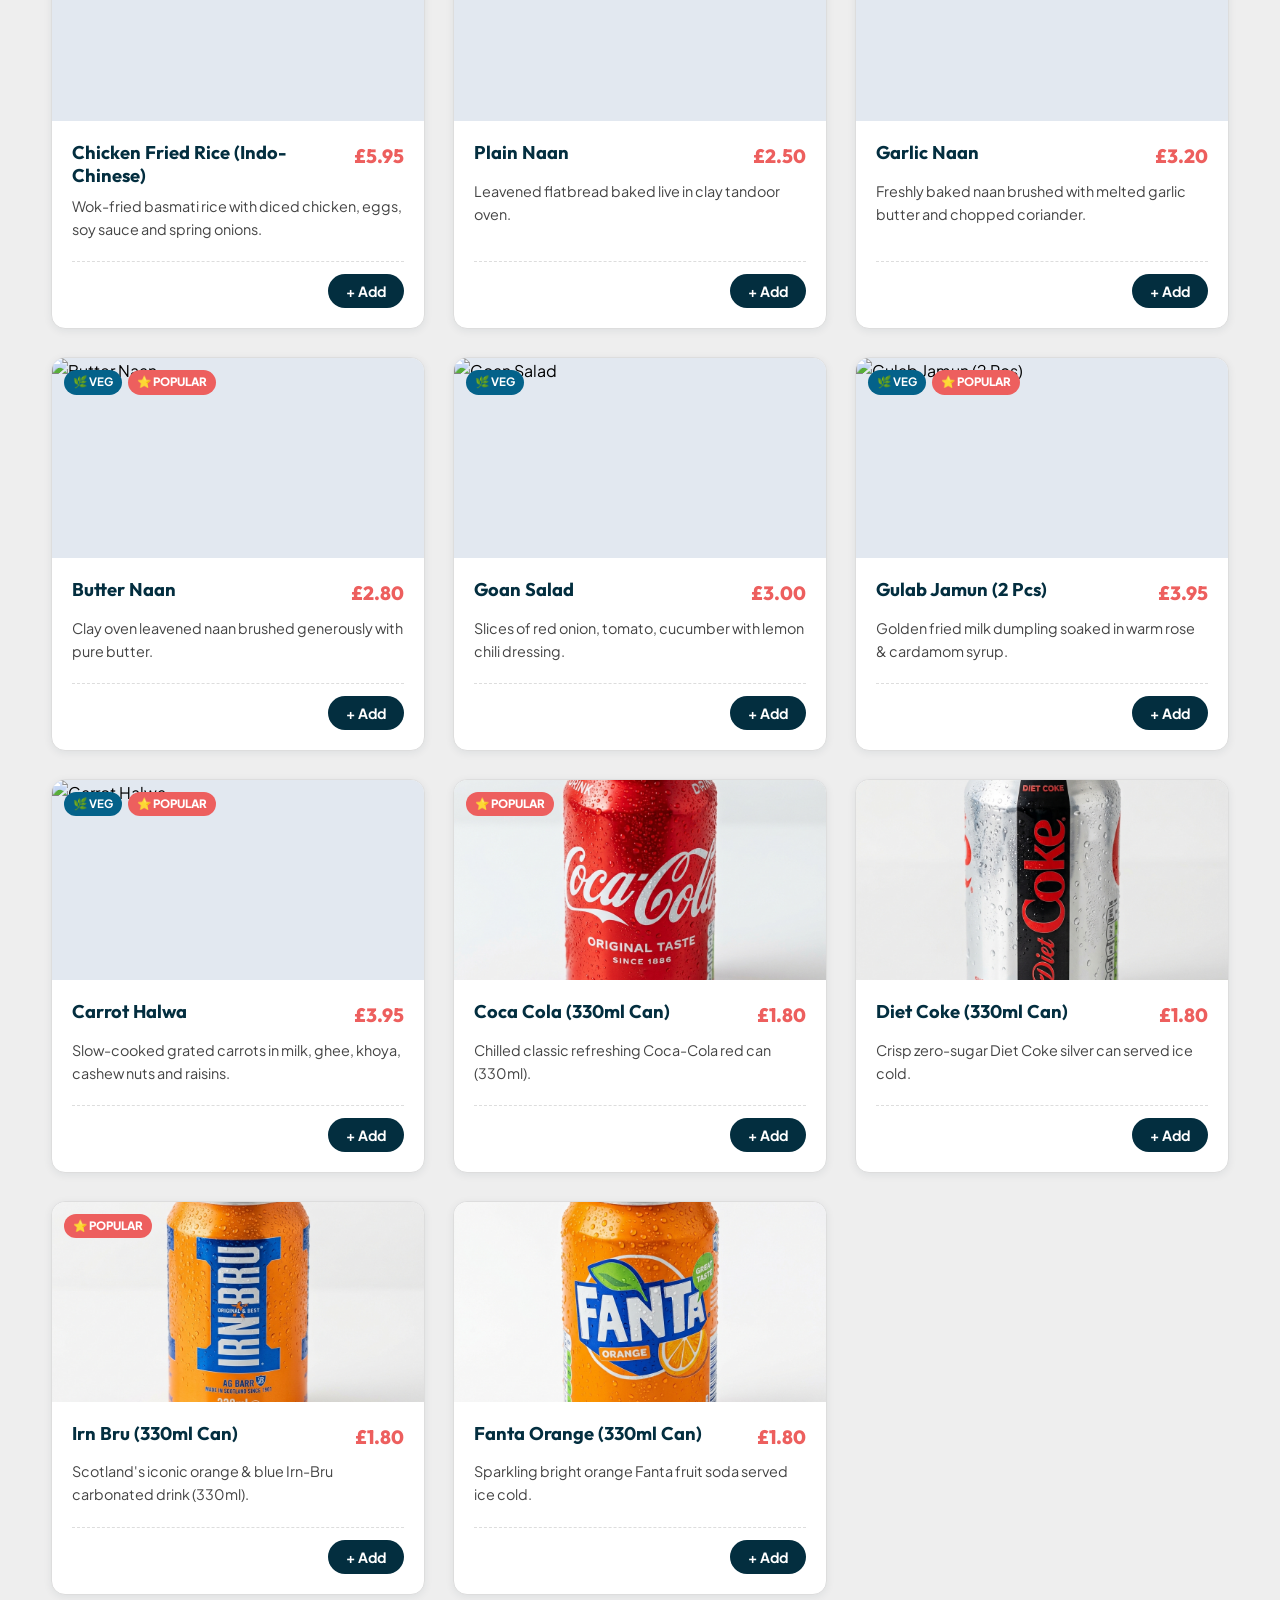
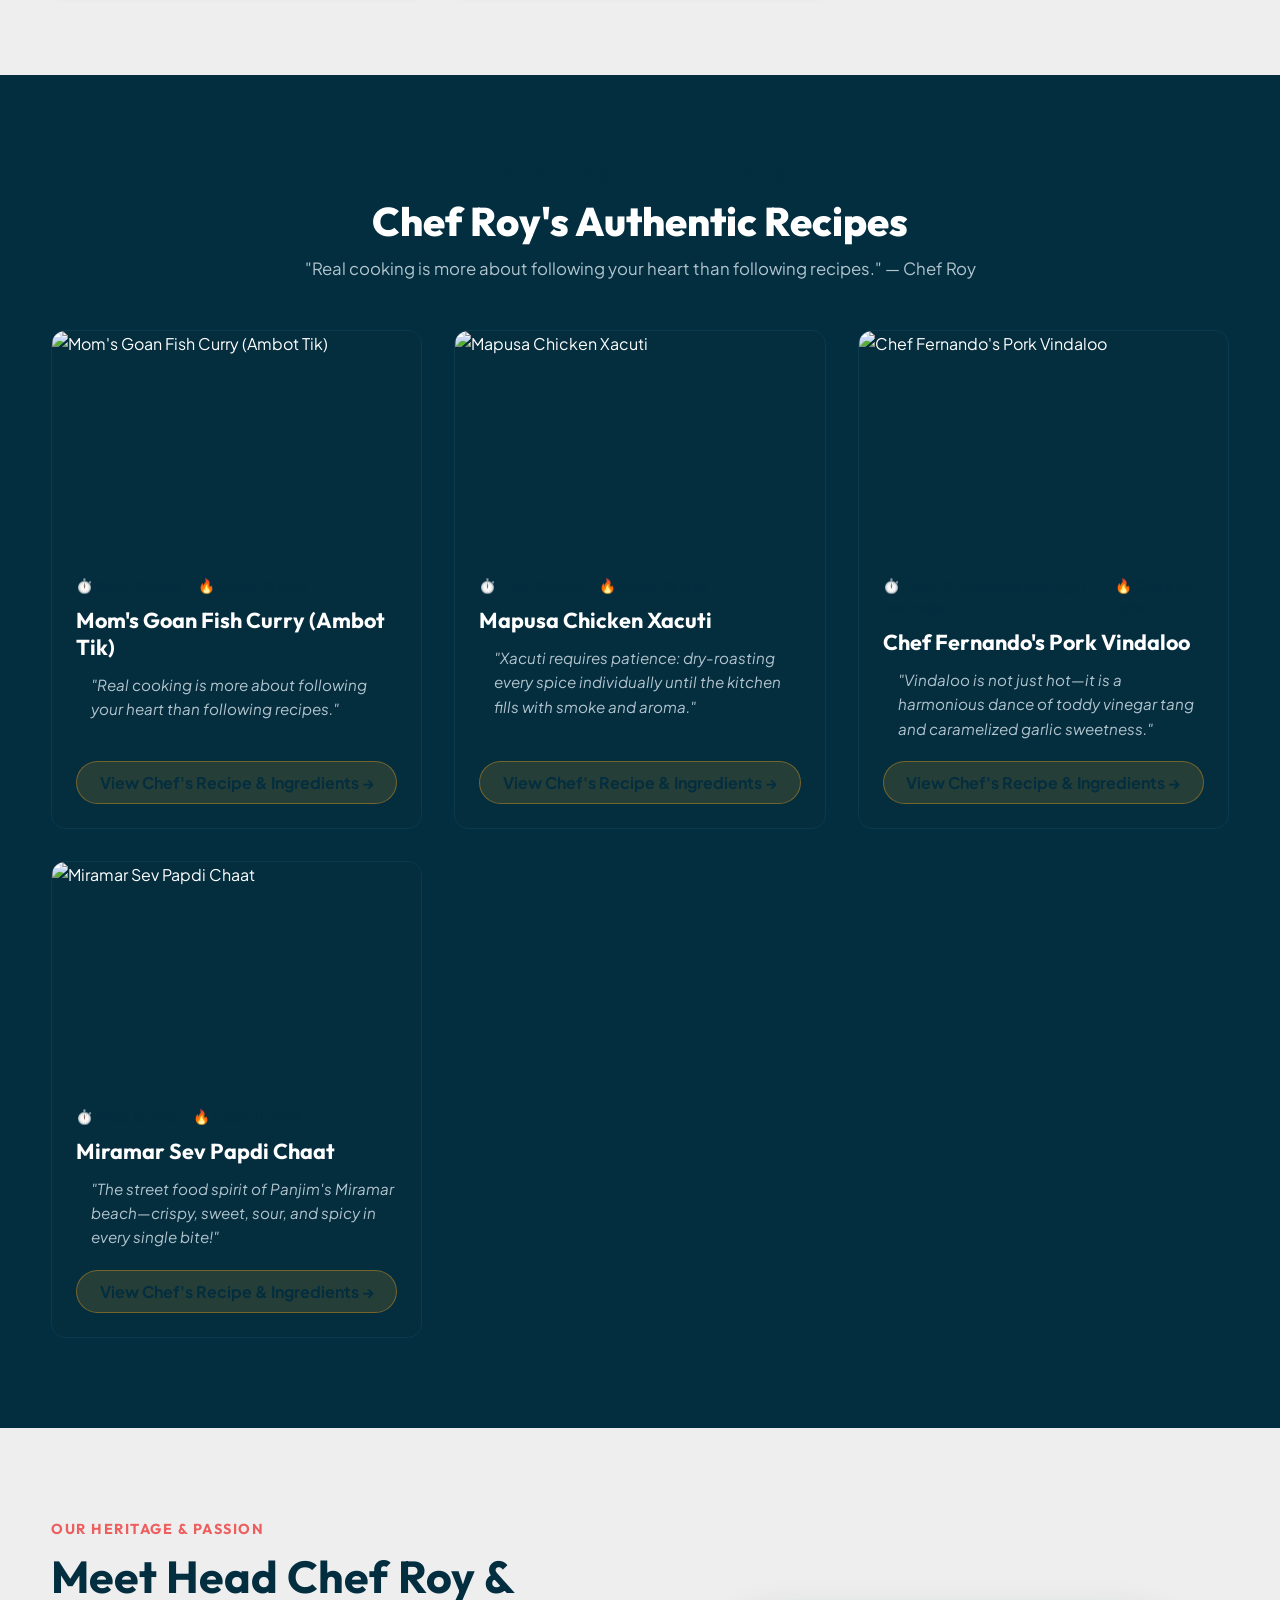
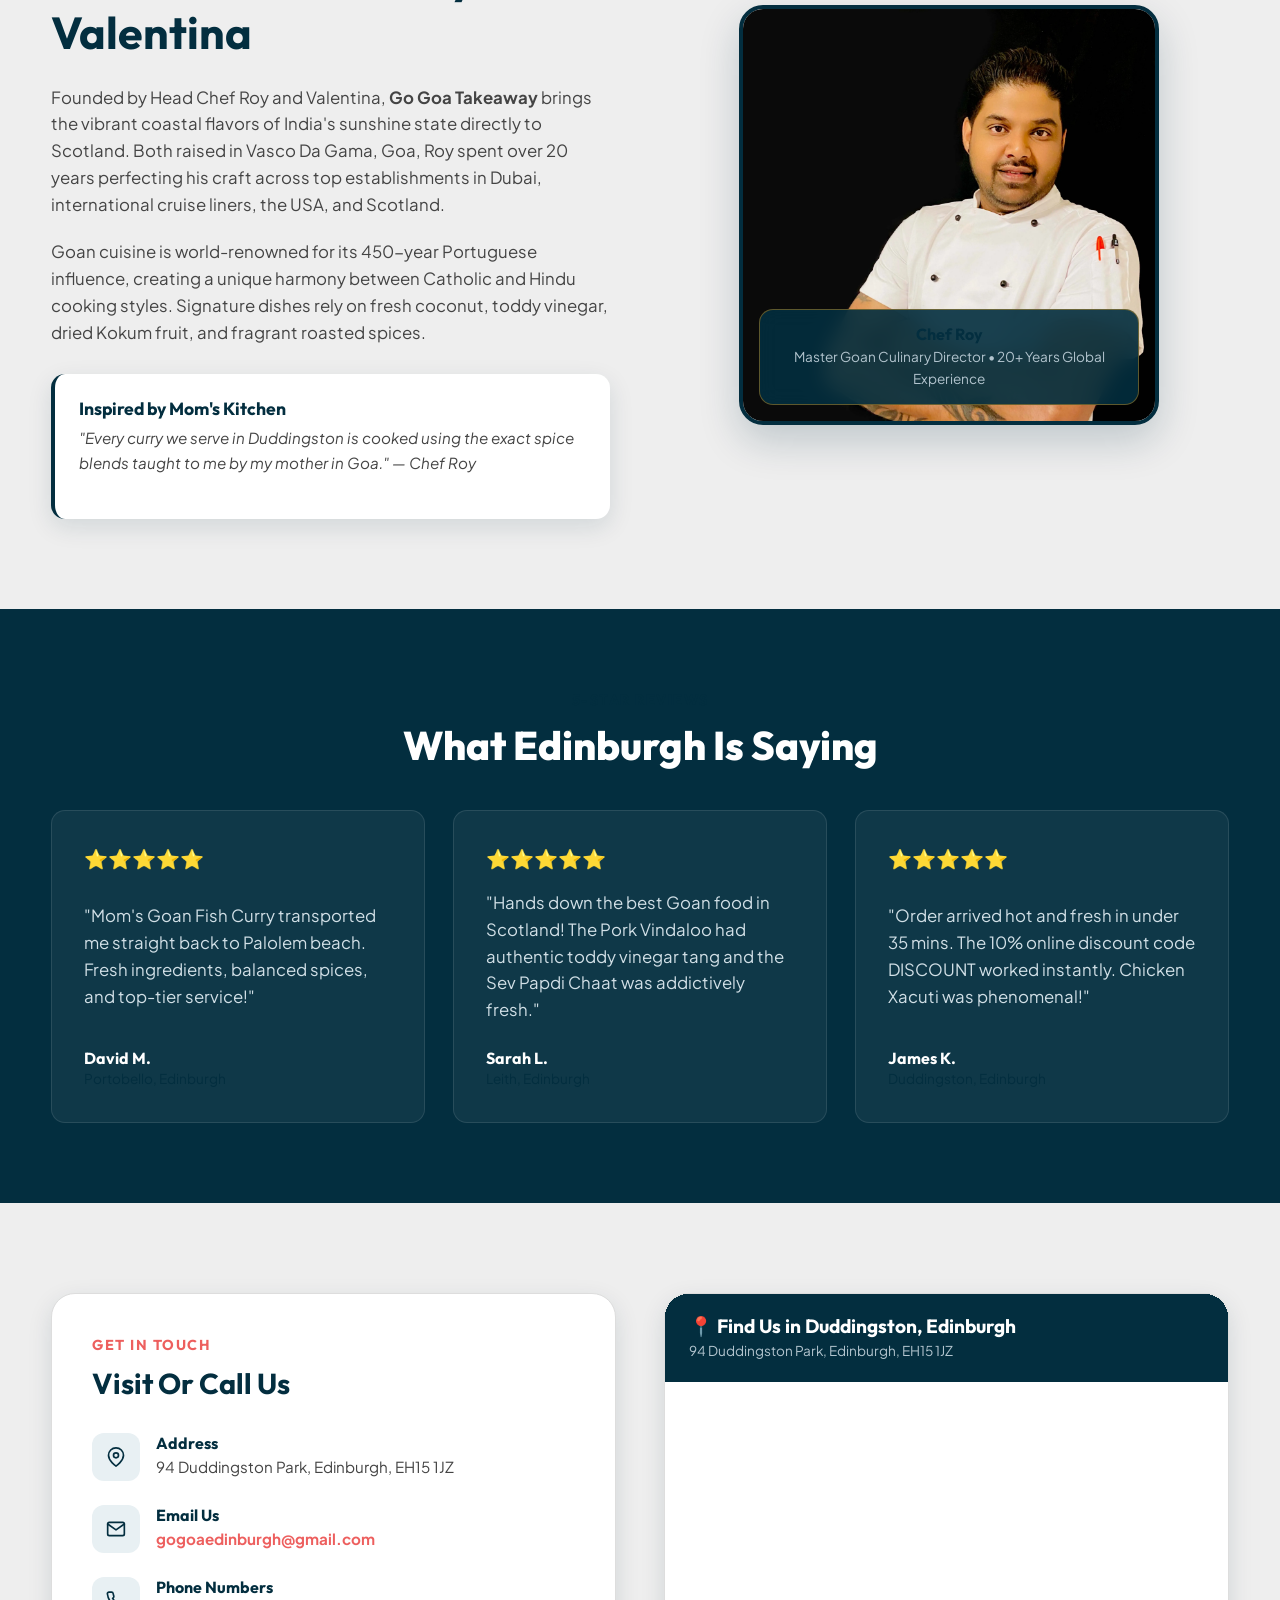
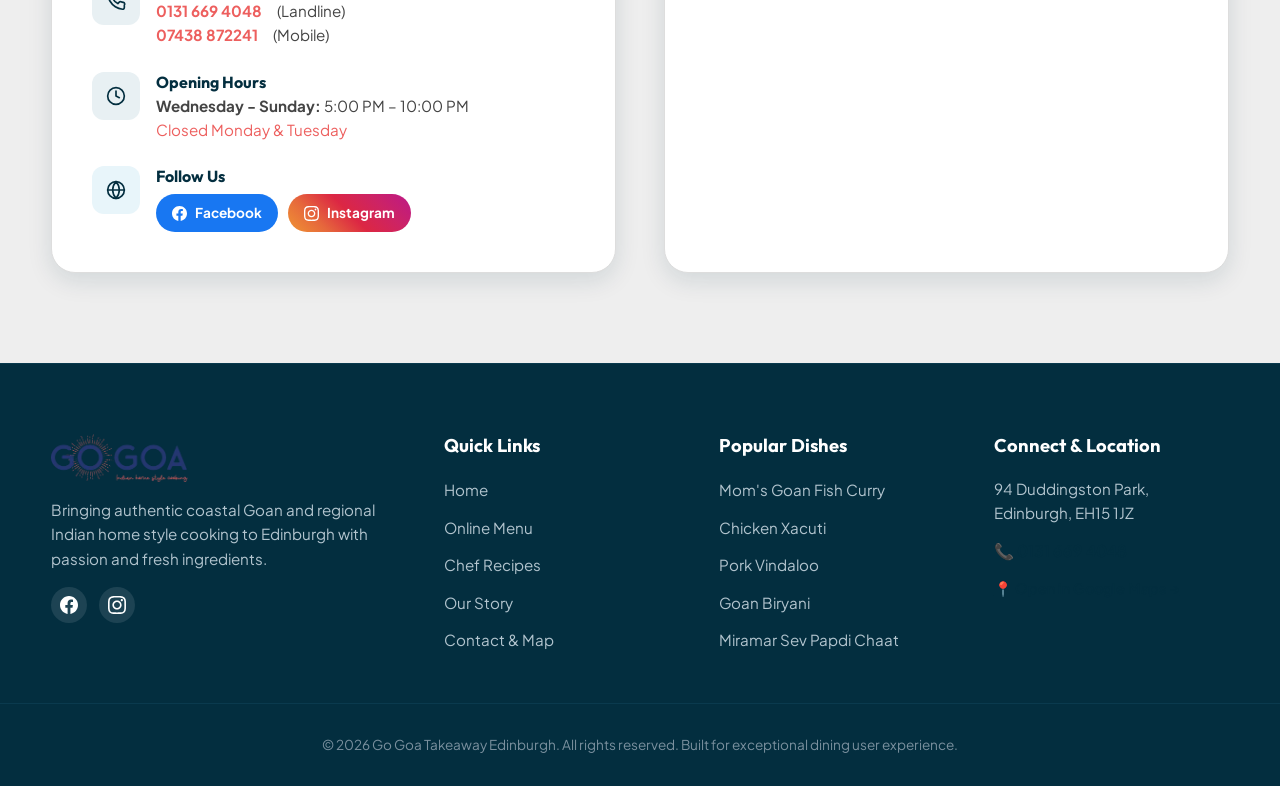
==== commit 2bd263e0: "Update site styling with official GoGoa colors, local images, spicy level selector, and UI layout fi" ====
--- a/index.html
+++ b/index.html
@@ -17,17 +17,13 @@
   <!-- Closed Restaurant Top Warning Banner (Dynamically Shown when Closed) -->
   <div id="closed-alert-banner" class="closed-alert-banner"></div>
 
-  <!-- Announcement Bar -->
-  <div class="announcement-bar">
-    🔥 <span>ORDER ONLINE NOW FOR 10% OFF ON WED & THU! USE PROMO CODE:</span>
-    <span class="promo-code-badge">DISCOUNT</span>
-  </div>
+  <!-- Discount info bar is now handled dynamically via JS when Wed/Thu -->
 
   <!-- Header / Navigation -->
   <header class="main-header">
     <div class="container header-container">
       <a href="#home" class="brand-logo">
-        <img src="https://gogoaedinburgh.co.uk/wp-content/uploads/2022/07/go-goa-indian-takeaway-edinburgh-logo-top-8.png" alt="Go Goa Takeaway Edinburgh" />
+        <img src="images/logo-top.png" alt="Go Goa Takeaway Edinburgh" class="header-logo-img" />
       </a>
 
       <ul class="nav-links">
@@ -39,21 +35,12 @@
       </ul>
 
       <div class="header-actions">
-        <!-- Social Icons in Header -->
-        <div class="header-socials">
-          <a href="https://www.facebook.com/Go-Goa-Edinburgh-103436119164062" target="_blank" rel="noopener" class="social-icon-btn facebook" title="Facebook Page">
-            <svg width="18" height="18" fill="currentColor" viewBox="0 0 24 24"><path d="M24 12.073c0-6.627-5.373-12-12-12s-12 5.373-12 12c0 5.99 4.388 10.954 10.125 11.854v-8.385H7.078v-3.47h3.047V9.43c0-3.007 1.792-4.669 4.533-4.669 1.312 0 2.686.235 2.686.235v2.953H15.83c-1.491 0-1.956.925-1.956 1.874v2.25h3.328l-.532 3.47h-2.796v8.385C19.612 23.027 24 18.062 24 12.073z"/></svg>
-          </a>
-          <a href="https://www.instagram.com/gogoaedinburgh/" target="_blank" rel="noopener" class="social-icon-btn instagram" title="Instagram Page">
-            <svg width="18" height="18" fill="currentColor" viewBox="0 0 24 24"><path d="M12 2.163c3.204 0 3.584.012 4.85.07 3.252.148 4.771 1.691 4.919 4.919.058 1.265.069 1.645.069 4.849 0 3.205-.012 3.584-.069 4.849-.149 3.225-1.664 4.771-4.919 4.919-1.266.058-1.644.07-4.85.07-3.204 0-3.584-.012-4.849-.07-3.26-.149-4.771-1.699-4.919-4.92-.058-1.265-.07-1.644-.07-4.849 0-3.204.013-3.583.07-4.849.149-3.227 1.664-4.771 4.919-4.919 1.266-.057 1.645-.069 4.849-.069zm0-2.163c-3.259 0-3.667.014-4.947.072-4.358.2-6.78 2.618-6.98 6.98-.059 1.281-.073 1.689-.073 4.948 0 3.259.014 3.668.072 4.948.2 4.358 2.618 6.78 6.98 6.98 1.281.058 1.689.072 4.948.072 3.259 0 3.668-.014 4.948-.072 4.354-.2 6.782-2.618 6.979-6.98.059-1.28.073-1.689.073-4.948 0-3.259-.014-3.667-.072-4.947-.196-4.354-2.617-6.78-6.979-6.98-1.281-.059-1.69-.073-4.949-.073zm0 5.838c-3.403 0-6.162 2.759-6.162 6.162s2.759 6.163 6.162 6.163 6.162-2.759 6.162-6.163c0-3.403-2.759-6.162-6.162-6.162zm0 10.162c-2.209 0-4-1.79-4-4 0-2.209 1.791-4 4-4s4 1.791 4 4c0 2.21-1.791 4-4 4zm6.406-11.845c-.796 0-1.441.645-1.441 1.44s.645 1.44 1.441 1.44c.795 0 1.439-.645 1.439-1.44s-.644-1.44-1.439-1.44z"/></svg>
-          </a>
-        </div>
-
         <div id="store-status-badge" class="status-badge open">
           <span class="status-dot"></span> OPEN NOW
         </div>
         <button class="cart-btn" id="open-cart-btn">
-          <span>🛒 Cart</span>
+          <svg width="18" height="18" fill="none" stroke="currentColor" stroke-width="2" stroke-linecap="round" stroke-linejoin="round" viewBox="0 0 24 24"><circle cx="9" cy="21" r="1"/><circle cx="20" cy="21" r="1"/><path d="M1 1h4l2.68 13.39a2 2 0 0 0 2 1.61h9.72a2 2 0 0 0 2-1.61L23 6H6"/></svg>
+          <span>Cart</span>
           <span class="cart-count cart-count-val">0</span>
         </button>
       </div>
@@ -76,57 +63,23 @@
         </p>
         <div class="hero-ctas">
           <a href="#menu" class="btn-primary" data-tab="menu">
-            <span>📖 Order Takeaway Online</span>
+            <span>Order Takeaway Online</span>
             <span>→</span>
           </a>
           <a href="#recipes" class="btn-secondary" data-tab="recipes">
-            <span>👨‍🍳 Explore Chef Recipes</span>
+            <span>Explore Chef Recipes</span>
           </a>
         </div>
       </div>
 
       <div class="hero-visual">
-        <img src="https://gogoaedinburgh.co.uk/wp-content/uploads/2024/07/go-goa-indian-food-edinburgh-takeaway.png" alt="Go Goa Signature Dish" class="hero-main-img" />
+        <img src="images/hero-food.png" alt="Go Goa Signature Dish" class="hero-main-img" />
         <div class="hero-badge-floating">
-          <img src="https://gogoaedinburgh.co.uk/wp-content/uploads/2022/07/go-goa-indian-takeaway-edinburgh-5-star-indian-food-8.png" alt="5 Star Rated" />
+          <img src="images/five-star.png" alt="5 Star Rated" />
           <div class="hero-badge-text">
             <h5>5-Star Food Hygiene</h5>
             <p>Edinburgh Council Approved</p>
           </div>
-        </div>
-      </div>
-    </div>
-  </section>
-
-  <!-- Highlights Grid -->
-  <section class="highlights-section">
-    <div class="container highlights-grid">
-      <div class="highlight-card">
-        <div class="highlight-icon">🥥</div>
-        <div class="highlight-info">
-          <h4>Fresh Ground Spices</h4>
-          <p>Hand-ground coconut, star anise, and Kashmiri red chilies every morning.</p>
-        </div>
-      </div>
-      <div class="highlight-card">
-        <div class="highlight-icon">🇵🇹</div>
-        <div class="highlight-info">
-          <h4>Portuguese Fusion</h4>
-          <p>450 years of unique Catholic & Hindu Goan culinary traditions.</p>
-        </div>
-      </div>
-      <div class="highlight-card">
-        <div class="highlight-icon">🛵</div>
-        <div class="highlight-info">
-          <h4>Hot & Fast Delivery</h4>
-          <p>Delivered steaming hot directly to your door across Edinburgh.</p>
-        </div>
-      </div>
-      <div class="highlight-card">
-        <div class="highlight-icon">🎁</div>
-        <div class="highlight-info">
-          <h4>10% Online Savings</h4>
-          <p>Use code <strong>DISCOUNT</strong> for 10% off on Wed & Thu orders.</p>
         </div>
       </div>
     </div>
@@ -205,7 +158,7 @@
 
       <div class="story-chef-container" style="text-align: center;">
         <div style="position: relative; display: inline-block;">
-          <img src="https://gogoaedinburgh.co.uk/wp-content/uploads/2022/08/go-goa-indian-takeaway-edinburgh-roy-cliff-chef1-scaled.jpg" alt="Head Chef Roy" style="border-radius: var(--radius-lg); box-shadow: var(--shadow-lg); border: 4px solid var(--accent-gold); max-width: 420px; width: 100%; height: auto;" />
+          <img src="images/chef-roy.jpg" alt="Head Chef Roy" style="border-radius: var(--radius-lg); box-shadow: var(--shadow-lg); border: 4px solid var(--accent-gold); max-width: 420px; width: 100%; height: auto;" />
           <div style="position: absolute; bottom: 20px; left: 20px; right: 20px; background: rgba(3, 46, 63, 0.9); backdrop-filter: blur(10px); padding: 14px 20px; border-radius: var(--radius-md); color: white; border: 1px solid rgba(230, 159, 29, 0.4);">
             <h4 style="color: var(--accent-gold); margin: 0;">Chef Roy</h4>
             <p style="margin: 2px 0 0 0; font-size: 0.85rem; color: #B2C4CE;">Master Goan Culinary Director • 20+ Years Global Experience</p>
@@ -261,7 +214,9 @@
 
         <div class="contact-info-list">
           <div class="contact-info-item">
-            <div class="contact-icon">📍</div>
+            <div class="contact-icon">
+              <svg width="20" height="20" fill="none" stroke="#032E3F" stroke-width="2" stroke-linecap="round" stroke-linejoin="round" viewBox="0 0 24 24"><path d="M21 10c0 7-9 13-9 13s-9-6-9-13a9 9 0 0 1 18 0z"/><circle cx="12" cy="10" r="3"/></svg>
+            </div>
             <div class="contact-details">
               <h5>Address</h5>
               <p>94 Duddingston Park, Edinburgh, EH15 1JZ</p>
@@ -269,7 +224,19 @@
           </div>
 
           <div class="contact-info-item">
-            <div class="contact-icon">📞</div>
+            <div class="contact-icon">
+              <svg width="20" height="20" fill="none" stroke="#032E3F" stroke-width="2" stroke-linecap="round" stroke-linejoin="round" viewBox="0 0 24 24"><path d="M4 4h16c1.1 0 2 .9 2 2v12c0 1.1-.9 2-2 2H4c-1.1 0-2-.9-2-2V6c0-1.1.9-2 2-2z"/><polyline points="22,6 12,13 2,6"/></svg>
+            </div>
+            <div class="contact-details">
+              <h5>Email Us</h5>
+              <p><a href="mailto:gogoaedinburgh@gmail.com" class="phone-link">gogoaedinburgh@gmail.com</a></p>
+            </div>
+          </div>
+
+          <div class="contact-info-item">
+            <div class="contact-icon">
+              <svg width="20" height="20" fill="none" stroke="#032E3F" stroke-width="2" stroke-linecap="round" stroke-linejoin="round" viewBox="0 0 24 24"><path d="M22 16.92v3a2 2 0 0 1-2.18 2 19.79 19.79 0 0 1-8.63-3.07A19.5 19.5 0 0 1 4.69 12a19.79 19.79 0 0 1-3.07-8.67A2 2 0 0 1 3.6 1.27h3a2 2 0 0 1 2 1.72c.127.96.361 1.903.7 2.81a2 2 0 0 1-.45 2.11L7.91 8.79a16 16 0 0 0 6.29 6.29l1.68-1.68a2 2 0 0 1 2.11-.45c.907.339 1.85.573 2.81.7A2 2 0 0 1 22 16.92z"/></svg>
+            </div>
             <div class="contact-details">
               <h5>Phone Numbers</h5>
               <p>
@@ -280,24 +247,28 @@
           </div>
 
           <div class="contact-info-item">
-            <div class="contact-icon">🕒</div>
+            <div class="contact-icon">
+              <svg width="20" height="20" fill="none" stroke="#032E3F" stroke-width="2" stroke-linecap="round" stroke-linejoin="round" viewBox="0 0 24 24"><circle cx="12" cy="12" r="10"/><polyline points="12 6 12 12 16 14"/></svg>
+            </div>
             <div class="contact-details">
               <h5>Opening Hours</h5>
-              <p><strong>Wednesday - Sunday:</strong> 5:00 PM – 10:00 PM<br><span style="color: #EF4444;">Closed Monday & Tuesday</span></p>
+              <p><strong>Wednesday - Sunday:</strong> 5:00 PM – 10:00 PM<br><span style="color: var(--accent-saffron);">Closed Monday & Tuesday</span></p>
             </div>
           </div>
 
           <div class="contact-info-item">
-            <div class="contact-icon">🌐</div>
+            <div class="contact-icon" style="background:#E8F5FA; border-color:rgba(3,46,63,0.10);">
+              <svg width="20" height="20" fill="none" stroke="#032E3F" stroke-width="2" stroke-linecap="round" stroke-linejoin="round" viewBox="0 0 24 24"><circle cx="12" cy="12" r="10"/><path d="M2 12h20M12 2a15.3 15.3 0 0 1 4 10 15.3 15.3 0 0 1-4 10 15.3 15.3 0 0 1-4-10 15.3 15.3 0 0 1 4-10z"/></svg>
+            </div>
             <div class="contact-details">
-              <h5>Follow Us On Social Media</h5>
-              <div class="contact-social-btns" style="display: flex; gap: 12px; margin-top: 8px;">
+              <h5>Follow Us</h5>
+              <div style="display:flex; gap:10px; margin-top:8px; flex-wrap:wrap;">
                 <a href="https://www.facebook.com/Go-Goa-Edinburgh-103436119164062" target="_blank" rel="noopener" class="btn-social-chip facebook">
-                  <svg width="16" height="16" fill="currentColor" viewBox="0 0 24 24"><path d="M24 12.073c0-6.627-5.373-12-12-12s-12 5.373-12 12c0 5.99 4.388 10.954 10.125 11.854v-8.385H7.078v-3.47h3.047V9.43c0-3.007 1.792-4.669 4.533-4.669 1.312 0 2.686.235 2.686.235v2.953H15.83c-1.491 0-1.956.925-1.956 1.874v2.25h3.328l-.532 3.47h-2.796v8.385C19.612 23.027 24 18.062 24 12.073z"/></svg>
+                  <svg width="15" height="15" fill="currentColor" viewBox="0 0 24 24"><path d="M24 12.073c0-6.627-5.373-12-12-12s-12 5.373-12 12c0 5.99 4.388 10.954 10.125 11.854v-8.385H7.078v-3.47h3.047V9.43c0-3.007 1.792-4.669 4.533-4.669 1.312 0 2.686.235 2.686.235v2.953H15.83c-1.491 0-1.956.925-1.956 1.874v2.25h3.328l-.532 3.47h-2.796v8.385C19.612 23.027 24 18.062 24 12.073z"/></svg>
                   <span>Facebook</span>
                 </a>
                 <a href="https://www.instagram.com/gogoaedinburgh/" target="_blank" rel="noopener" class="btn-social-chip instagram">
-                  <svg width="16" height="16" fill="currentColor" viewBox="0 0 24 24"><path d="M12 2.163c3.204 0 3.584.012 4.85.07 3.252.148 4.771 1.691 4.919 4.919.058 1.265.069 1.645.069 4.849 0 3.205-.012 3.584-.069 4.849-.149 3.225-1.664 4.771-4.919 4.919-1.266.058-1.644.07-4.85.07-3.204 0-3.584-.012-4.849-.07-3.26-.149-4.771-1.699-4.919-4.92-.058-1.265-.07-1.644-.07-4.849 0-3.204.013-3.583.07-4.849.149-3.227 1.664-4.771 4.919-4.919 1.266-.057 1.645-.069 4.849-.069zm0-2.163c-3.259 0-3.667.014-4.947.072-4.358.2-6.78 2.618-6.98 6.98-.059 1.281-.073 1.689-.073 4.948 0 3.259.014 3.668.072 4.948.2 4.358 2.618 6.78 6.98 6.98 1.281.058 1.689.072 4.948.072 3.259 0 3.668-.014 4.948-.072 4.354-.2 6.782-2.618 6.979-6.98.059-1.28.073-1.689.073-4.948 0-3.259-.014-3.667-.072-4.947-.196-4.354-2.617-6.78-6.979-6.98-1.281-.059-1.69-.073-4.949-.073zm0 5.838c-3.403 0-6.162 2.759-6.162 6.162s2.759 6.163 6.162 6.163 6.162-2.759 6.162-6.163c0-3.403-2.759-6.162-6.162-6.162zm0 10.162c-2.209 0-4-1.79-4-4 0-2.209 1.791-4 4-4s4 1.791 4 4c0 2.21-1.791 4-4 4zm6.406-11.845c-.796 0-1.441.645-1.441 1.44s.645 1.44 1.441 1.44c.795 0 1.439-.645 1.439-1.44s-.644-1.44-1.439-1.44z"/></svg>
+                  <svg width="15" height="15" fill="currentColor" viewBox="0 0 24 24"><path d="M12 2.163c3.204 0 3.584.012 4.85.07 3.252.148 4.771 1.691 4.919 4.919.058 1.265.069 1.645.069 4.849 0 3.205-.012 3.584-.069 4.849-.149 3.225-1.664 4.771-4.919 4.919-1.266.058-1.644.07-4.85.07-3.204 0-3.584-.012-4.849-.07-3.26-.149-4.771-1.699-4.919-4.92-.058-1.265-.07-1.644-.07-4.849 0-3.204.013-3.583.07-4.849.149-3.227 1.664-4.771 4.919-4.919 1.266-.057 1.645-.069 4.849-.069zm0-2.163c-3.259 0-3.667.014-4.947.072-4.358.2-6.78 2.618-6.98 6.98-.059 1.281-.073 1.689-.073 4.948 0 3.259.014 3.668.072 4.948.2 4.358 2.618 6.78 6.98 6.98 1.281.058 1.689.072 4.948.072 3.259 0 3.668-.014 4.948-.072 4.354-.2 6.782-2.618 6.979-6.98.059-1.28.073-1.689.073-4.948 0-3.259-.014-3.667-.072-4.947-.196-4.354-2.617-6.78-6.979-6.98-1.281-.059-1.69-.073-4.949-.073zm0 5.838c-3.403 0-6.162 2.759-6.162 6.162s2.759 6.163 6.162 6.163 6.162-2.759 6.162-6.163c0-3.403-2.759-6.162-6.162-6.162zm0 10.162c-2.209 0-4-1.79-4-4 0-2.209 1.791-4 4-4s4 1.791 4 4c0 2.21-1.791 4-4 4zm6.406-11.845c-.796 0-1.441.645-1.441 1.44s.645 1.44 1.441 1.44c.795 0 1.439-.645 1.439-1.44s-.644-1.44-1.439-1.44z"/></svg>
                   <span>Instagram</span>
                 </a>
               </div>
@@ -334,8 +305,14 @@
       </div>
 
       <div class="cart-type-toggle">
-        <button class="type-btn active" id="type-pickup">🛍️ Pick Up (Collection)</button>
-        <button class="type-btn" id="type-delivery">🛵 Delivery (£2.50)</button>
+        <button class="type-btn active" id="type-pickup">
+          <svg width="16" height="16" fill="none" stroke="currentColor" stroke-width="2" stroke-linecap="round" stroke-linejoin="round" viewBox="0 0 24 24"><path d="M6 2L3 6v14a2 2 0 0 0 2 2h14a2 2 0 0 0 2-2V6l-3-4z"/><line x1="3" y1="6" x2="21" y2="6"/><path d="M16 10a4 4 0 0 1-8 0"/></svg>
+          Pick Up
+        </button>
+        <button class="type-btn" id="type-delivery">
+          <svg width="16" height="16" fill="none" stroke="currentColor" stroke-width="2" stroke-linecap="round" stroke-linejoin="round" viewBox="0 0 24 24"><rect x="1" y="3" width="15" height="13" rx="2"/><path d="M16 8h4l3 3v5h-7V8zM5.5 21a1.5 1.5 0 1 0 0-3 1.5 1.5 0 0 0 0 3zm13 0a1.5 1.5 0 1 0 0-3 1.5 1.5 0 0 0 0 3z"/></svg>
+          Delivery (£2.50)
+        </button>
       </div>
 
       <div class="cart-items-body" id="cart-items-container">
@@ -343,18 +320,15 @@
       </div>
 
       <div class="cart-footer">
-        <div class="promo-input-box">
-          <input type="text" id="promo-input" placeholder="Promo Code (e.g. DISCOUNT)" />
-          <button class="btn-apply-promo" id="apply-promo-btn">Apply</button>
-        </div>
+        <div id="discount-notice" class="discount-notice" style="display:none;"></div>
 
         <div class="cart-summary-line">
           <span>Subtotal</span>
           <span id="cart-subtotal">£0.00</span>
         </div>
-        <div class="cart-summary-line">
-          <span>Online Discount (10%)</span>
-          <span id="cart-discount" style="color: #10B981;">-£0.00</span>
+        <div class="cart-summary-line" id="discount-line" style="display:none;">
+          <span id="discount-label">Wed/Thu Discount (10%)</span>
+          <span id="cart-discount" style="color: #2ECC71;">-£0.00</span>
         </div>
         <div class="cart-summary-line">
           <span>Delivery Fee</span>
@@ -399,7 +373,7 @@
   <footer class="main-footer">
     <div class="container footer-grid">
       <div class="footer-brand">
-        <img src="https://gogoaedinburgh.co.uk/wp-content/uploads/2022/07/go-goa-indian-takeaway-edinburgh-logo-top-8.png" alt="Go Goa" style="height: 48px;" />
+        <img src="images/logo-bottom.png" alt="Go Goa" style="height: 48px;" />
         <p>Bringing authentic coastal Goan and regional Indian home style cooking to Edinburgh with passion and fresh ingredients.</p>
         <div style="display: flex; gap: 12px; margin-top: 16px;">
           <a href="https://www.facebook.com/Go-Goa-Edinburgh-103436119164062" target="_blank" rel="noopener" class="social-icon-btn facebook">
--- a/styles.css
+++ b/styles.css
@@ -5,44 +5,63 @@
 @import url('https://fonts.googleapis.com/css2?family=Outfit:wght@400;500;600;700;800&family=Plus+Jakarta+Sans:ital,wght@0,400;0,500;0,600;0,700;1,400&display=swap');
 
 :root {
-  /* Color Palette */
-  --bg-main: #FAF8F5;
+  /* =====================================================
+   * OFFICIAL GoGoa Takeaway Brand Colours
+   * Source: gogoaedinburgh.co.uk/wp-content/themes/gogoa/style.css
+   * ===================================================== */
+
+  /* Backgrounds */
+  --bg-main: #EEEEEE;           /* Official body background */
   --bg-card: #FFFFFF;
-  --bg-dark: #051C26;
-  --bg-dark-surface: #092634;
-  --bg-dark-card: #0D3142;
-  
-  --primary-navy: #032E3F;
-  --primary-teal: #084B64;
-  
-  --accent-gold: #E69F1D;
-  --accent-gold-hover: #D18D10;
-  --accent-gold-light: #FDF3E3;
-  
-  --accent-saffron: #D96B27;
-  --accent-spice: #C84B31;
-  --accent-spice-light: #FDF0ED;
-  
-  --text-dark: #121A1E;
-  --text-muted: #5C6B73;
-  --text-light: #F2F5F7;
+  --bg-dark: #032E3F;           /* Official primary brand dark teal */
+  --bg-dark-surface: #021E2B;
+  --bg-dark-card: #042D3E;
+
+  /* Brand Colours */
+  --primary-navy: #032E3F;      /* Official primary — dark teal */
+  --primary-teal: #04628A;
+
+  /* Primary CTA colour — official GoGoa button: #032e3f teal */
+  --accent-gold: #032E3F;           /* Replaces yellow — official brand teal for buttons */
+  --accent-gold-hover: #054B64;     /* Hover state: slightly lighter teal */
+  --accent-gold-light: #E8F0F3;     /* Light teal background tint */
+
+  /* Coral/red accent — official section headings & accents */
+  --accent-saffron: #ED5F5E;    /* Official .menu-set-3 h2, testimonials */
+  --accent-spice: #A41916;      /* Official .menu-set-3 h3 deep red */
+  --accent-spice-light: #FDEAEA;
+
+  /* Bright red — official nav hover & gallery */
+  --accent-red: #E40613;        /* Official nav hover colour */
+  --accent-red-alt: #E93D3D;    /* Official slider button & footer link */
+
+  /* Text */
+  --text-dark: #000000;         /* Official body text */
+  --text-muted: #444444;        /* Official link colour */
+  --text-light: #F0F0F0;
   --text-white: #FFFFFF;
-  
-  --border-light: #E8E4DD;
-  --border-dark: #1A4456;
-  
-  --shadow-sm: 0 2px 8px rgba(0, 0, 0, 0.05);
-  --shadow-md: 0 8px 24px rgba(3, 46, 63, 0.08);
-  --shadow-lg: 0 16px 40px rgba(3, 46, 63, 0.14);
-  --shadow-gold: 0 8px 25px rgba(230, 159, 29, 0.25);
-  
+
+  /* Borders */
+  --border-light: #DDDDDD;
+  --border-dark: #0A3A4E;
+
+  /* Focus / highlight */
+  --accent-cyan: #04A4CC;       /* Official input:focus border colour */
+
+  /* Shadows */
+  --shadow-sm: 0 2px 8px rgba(3, 46, 63, 0.07);
+  --shadow-md: 0 8px 24px rgba(3, 46, 63, 0.12);
+  --shadow-lg: 0 16px 40px rgba(3, 46, 63, 0.20);
+  --shadow-gold: 0 6px 18px rgba(200, 170, 100, 0.32);
+
   --radius-sm: 8px;
   --radius-md: 14px;
   --radius-lg: 24px;
   --radius-full: 9999px;
-  
+
   --transition: all 0.3s cubic-bezier(0.16, 1, 0.3, 1);
 }
+
 
 /* Reset & Global Base Styles */
 *, *::before, *::after {
@@ -114,11 +133,26 @@
   border-bottom: 1px solid rgba(255, 255, 255, 0.2);
 }
 
+/* Announcement bar removed — dynamic discount notice handled in cart */
+
 /* -------------------------------------------------------------
- * Top Announcement Bar
+ * Discount Notice in Cart
  * ------------------------------------------------------------- */
-.announcement-bar {
-  background: linear-gradient(90deg, #9C3418 0%, #C84B31 50%, #D96B27 100%);
+.discount-notice {
+  background: linear-gradient(135deg, rgba(212, 150, 14, 0.1) 0%, rgba(200, 94, 26, 0.08) 100%);
+  border: 1px solid rgba(212, 150, 14, 0.35);
+  border-radius: var(--radius-sm);
+  padding: 10px 14px;
+  font-size: 0.88rem;
+  font-weight: 600;
+  color: var(--primary-navy);
+  margin-bottom: 14px;
+  text-align: center;
+}
+
+/* Dynamic discount announcement bar (shown by JS on Wed/Thu) */
+.dynamic-promo-bar {
+  background: linear-gradient(90deg, var(--primary-navy) 0%, var(--primary-teal) 100%);
   color: var(--text-white);
   padding: 10px 16px;
   font-size: 0.9rem;
@@ -126,18 +160,20 @@
   text-align: center;
   position: relative;
   z-index: 1001;
-}
-
-.announcement-bar .promo-code-badge {
+  border-bottom: 2px solid var(--accent-gold);
+}
+
+.dynamic-promo-bar .promo-code-badge {
   background: var(--accent-gold);
   color: var(--primary-navy);
-  padding: 3px 10px;
+  padding: 2px 10px;
   border-radius: var(--radius-full);
   font-weight: 800;
   letter-spacing: 0.5px;
   margin-left: 6px;
-  box-shadow: 0 2px 6px rgba(0,0,0,0.2);
-}
+  font-size: 0.85rem;
+}
+
 
 /* -------------------------------------------------------------
  * Main Header & Navigation
@@ -163,13 +199,22 @@
 .brand-logo {
   display: flex;
   align-items: center;
-  gap: 12px;
-}
-
-.brand-logo img {
-  height: 52px;
+}
+
+/* Logo displayed directly on dark header — brightness filter makes it fully visible */
+.header-logo-img {
+  height: 54px;
   width: auto;
-  filter: drop-shadow(0 2px 8px rgba(0,0,0,0.3));
+  display: block;
+  /* Makes the logo render bright/white on the dark navy header */
+  filter: brightness(0) invert(1);
+  opacity: 0.95;
+  transition: var(--transition);
+}
+
+.brand-logo:hover .header-logo-img {
+  opacity: 1;
+  filter: brightness(0) invert(1) drop-shadow(0 0 6px rgba(200, 146, 10, 0.6));
 }
 
 .nav-links {
@@ -203,12 +248,13 @@
 
 .nav-link:hover,
 .nav-link.active {
-  color: var(--accent-gold);
+  color: var(--accent-saffron);  /* Official: #ED5F5E coral red */
 }
 
 .nav-link:hover::after,
 .nav-link.active::after {
   width: 100%;
+  background: var(--accent-saffron);  /* Official coral underline */
 }
 
 .header-actions {
@@ -302,8 +348,8 @@
 
 .cart-btn {
   position: relative;
-  background: linear-gradient(135deg, var(--accent-gold) 0%, var(--accent-gold-hover) 100%);
-  color: var(--primary-navy);
+  background: #032E3F;            /* Official GoGoa button colour */
+  color: #FFFFFF;
   font-family: 'Outfit', sans-serif;
   font-weight: 700;
   padding: 10px 20px;
@@ -311,18 +357,18 @@
   display: flex;
   align-items: center;
   gap: 10px;
-  box-shadow: var(--shadow-gold);
+  border: 2px solid rgba(255,255,255,0.2);
   transition: var(--transition);
 }
 
 .cart-btn:hover {
+  background: #054B64;
   transform: translateY(-2px);
-  box-shadow: 0 12px 30px rgba(230, 159, 29, 0.35);
 }
 
 .cart-count {
-  background: var(--primary-navy);
-  color: var(--text-white);
+  background: #C8AA64;         /* Official GoGoa champagne gold */
+  color: #032E3F;
   font-size: 0.8rem;
   font-weight: 800;
   width: 22px;
@@ -347,7 +393,7 @@
 .hero-bg-overlay {
   position: absolute;
   inset: 0;
-  background-image: url('https://gogoaedinburgh.co.uk/wp-content/uploads/2022/07/go-goa-indian-food-edinburgh-takeaway-delivery-edinburgh.jpg');
+  background-image: url('images/hero-bg.jpg');
   background-size: cover;
   background-position: center;
   opacity: 0.18;
@@ -389,7 +435,7 @@
 
 .hero-title span {
   color: var(--accent-gold);
-  background: linear-gradient(135deg, #FDF3E3 0%, var(--accent-gold) 100%);
+  background: linear-gradient(135deg, #F5EDD0 0%, #C8AA64 100%);  /* Official gold #c8aa64 */
   -webkit-background-clip: text;
   -webkit-text-fill-color: transparent;
 }
@@ -409,8 +455,8 @@
 }
 
 .btn-primary {
-  background: linear-gradient(135deg, var(--accent-gold) 0%, var(--accent-saffron) 100%);
-  color: var(--primary-navy);
+  background: #032E3F;         /* Official GoGoa button colour */
+  color: #FFFFFF;
   font-family: 'Outfit', sans-serif;
   font-weight: 700;
   font-size: 1.05rem;
@@ -419,13 +465,15 @@
   display: inline-flex;
   align-items: center;
   gap: 10px;
-  box-shadow: var(--shadow-gold);
+  border: 2px solid #032E3F;
   transition: var(--transition);
 }
 
 .btn-primary:hover {
+  background: #054B64;
+  border-color: #054B64;
   transform: translateY(-3px);
-  box-shadow: 0 14px 32px rgba(217, 107, 39, 0.4);
+  box-shadow: var(--shadow-lg);
 }
 
 .btn-secondary {
@@ -472,30 +520,35 @@
   position: absolute;
   bottom: -20px;
   right: 20px;
-  background: rgba(9, 38, 52, 0.95);
+  background: rgba(3, 46, 63, 0.95);
   backdrop-filter: blur(12px);
-  border: 1px solid rgba(230, 159, 29, 0.3);
-  padding: 14px 20px;
+  border: 1px solid rgba(200, 170, 100, 0.3);
+  padding: 16px 22px;
   border-radius: var(--radius-md);
   box-shadow: var(--shadow-lg);
   display: flex;
   align-items: center;
-  gap: 14px;
+  gap: 16px;
+  min-width: 220px;
 }
 
 .hero-badge-floating img {
-  width: 45px;
-  height: 45px;
+  width: 64px;
+  height: 64px;
+  object-fit: contain;
+  flex-shrink: 0;
 }
 
 .hero-badge-text h5 {
-  color: var(--text-white);
+  color: #FFFFFF;
   font-size: 1rem;
+  font-weight: 700;
+  margin-bottom: 2px;
 }
 
 .hero-badge-text p {
-  color: var(--accent-gold);
-  font-size: 0.8rem;
+  color: #C8AA64;              /* Official GoGoa champagne gold */
+  font-size: 0.82rem;
 }
 
 /* -------------------------------------------------------------
@@ -516,13 +569,13 @@
 
 .highlight-card {
   background: var(--bg-card);
-  padding: 28px;
+  padding: 24px 28px;
   border-radius: var(--radius-md);
   box-shadow: var(--shadow-md);
   border: 1px solid var(--border-light);
   display: flex;
-  gap: 20px;
-  align-items: flex-start;
+  gap: 18px;
+  align-items: center;         /* centres icon with text block */
   transition: var(--transition);
 }
 
@@ -533,15 +586,17 @@
 }
 
 .highlight-icon {
-  font-size: 2.2rem;
-  background: var(--accent-gold-light);
-  width: 56px;
-  height: 56px;
+  font-size: 2rem;
+  background: #E8F5FA;          /* Official light teal tint */
+  border: 2px solid rgba(3,46,63,0.10);
+  width: 58px;
+  height: 58px;
   border-radius: 14px;
   display: flex;
   align-items: center;
   justify-content: center;
   flex-shrink: 0;
+  line-height: 1;
 }
 
 .highlight-info h4 {
@@ -565,7 +620,7 @@
 }
 
 .section-subtitle {
-  color: var(--accent-saffron);
+  color: var(--accent-saffron);      /* Official GoGoa coral: #ED5F5E */
   font-family: 'Outfit', sans-serif;
   font-weight: 700;
   text-transform: uppercase;
@@ -617,8 +672,8 @@
 }
 
 .menu-search-input:focus {
-  border-color: var(--accent-gold);
-  box-shadow: 0 0 0 4px rgba(230, 159, 29, 0.15);
+  border-color: var(--accent-cyan);   /* Official input focus: #04A4CC */
+  box-shadow: 0 0 0 4px rgba(4, 164, 204, 0.15);
 }
 
 .search-icon {
@@ -654,9 +709,9 @@
 
 .chip-btn:hover,
 .chip-btn.active {
-  background: var(--primary-navy);
-  color: var(--text-white);
-  border-color: var(--primary-navy);
+  background: #ED5F5E;
+  color: #FFFFFF;
+  border-color: #ED5F5E;
 }
 
 .category-scroll-container {
@@ -696,10 +751,10 @@
 
 .cat-tab-btn:hover,
 .cat-tab-btn.active {
-  background: linear-gradient(135deg, var(--primary-navy) 0%, var(--primary-teal) 100%);
-  color: var(--text-white);
-  border-color: var(--primary-navy);
-  box-shadow: var(--shadow-md);
+  background: #ED5F5E;
+  color: #FFFFFF;
+  border-color: #ED5F5E;
+  box-shadow: 0 4px 14px rgba(237, 95, 94, 0.35);
   transform: translateY(-2px);
 }
 
@@ -759,11 +814,11 @@
 }
 
 .badge-veg {
-  background: #10B981;
+  background: var(--primary-teal);
   color: white;
-  font-size: 0.75rem;
-  font-weight: 700;
-  padding: 4px 10px;
+  font-size: 0.72rem;
+  font-weight: 700;
+  padding: 3px 9px;
   border-radius: var(--radius-full);
   display: flex;
   align-items: center;
@@ -771,20 +826,20 @@
 }
 
 .badge-nonveg {
-  background: #EF4444;
+  background: var(--accent-spice);
   color: white;
-  font-size: 0.75rem;
-  font-weight: 700;
-  padding: 4px 10px;
+  font-size: 0.72rem;
+  font-weight: 700;
+  padding: 3px 9px;
   border-radius: var(--radius-full);
 }
 
 .badge-popular {
-  background: var(--accent-gold);
-  color: var(--primary-navy);
-  font-size: 0.75rem;
+  background: var(--accent-saffron);  /* Official GoGoa coral #ED5F5E */
+  color: white;
+  font-size: 0.72rem;
   font-weight: 800;
-  padding: 4px 10px;
+  padding: 3px 9px;
   border-radius: var(--radius-full);
 }
 
@@ -842,18 +897,51 @@
   background: var(--primary-navy);
   color: var(--text-white);
   font-weight: 700;
-  font-size: 0.9rem;
+  font-size: 0.88rem;
   padding: 8px 18px;
   border-radius: var(--radius-full);
   display: flex;
   align-items: center;
   gap: 6px;
   transition: var(--transition);
+  white-space: nowrap;
 }
 
 .btn-add-cart:hover {
   background: var(--accent-gold);
   color: var(--primary-navy);
+}
+
+/* Spice level selector on dish cards */
+.spice-selector {
+  display: flex;
+  align-items: center;
+  gap: 4px;
+  font-size: 0.8rem;
+  color: var(--text-muted);
+}
+
+.spice-selector label {
+  font-size: 0.8rem;
+  font-weight: 600;
+  color: var(--text-muted);
+  margin-right: 4px;
+}
+
+.spice-selector select {
+  font-size: 0.8rem;
+  padding: 3px 8px;
+  border-radius: var(--radius-sm);
+  border: 1px solid var(--border-light);
+  background: var(--bg-main);
+  color: var(--text-dark);
+  cursor: pointer;
+  transition: var(--transition);
+}
+
+.spice-selector select:focus {
+  border-color: var(--accent-gold);
+  outline: none;
 }
 
 /* -------------------------------------------------------------
@@ -1190,15 +1278,20 @@
 
 .close-cart-btn {
   color: var(--text-white);
-  font-size: 1.5rem;
+  font-size: 1.6rem;
+  font-weight: 300;
+  line-height: 1;
   width: 36px;
   height: 36px;
   border-radius: 50%;
   display: flex;
   align-items: center;
   justify-content: center;
-  background: rgba(255, 255, 255, 0.1);
-  transition: var(--transition);
+  background: rgba(255, 255, 255, 0.12);
+  transition: var(--transition);
+  /* Fix × character vertical centering */
+  padding-top: 1px;
+  flex-shrink: 0;
 }
 
 .close-cart-btn:hover {
@@ -1215,12 +1308,16 @@
 
 .type-btn {
   flex: 1;
-  padding: 10px;
+  padding: 10px 12px;
   border-radius: var(--radius-full);
-  font-size: 0.9rem;
-  font-weight: 700;
+  font-weight: 600;
+  font-size: 0.88rem;
   color: var(--text-muted);
   transition: var(--transition);
+  display: flex;
+  align-items: center;
+  justify-content: center;
+  gap: 6px;
 }
 
 .type-btn.active {
@@ -1342,16 +1439,29 @@
 
 .btn-checkout {
   width: 100%;
-  margin-top: 16px;
-  padding: 14px;
+  margin-top: 20px;
+  padding: 16px;
   border-radius: var(--radius-full);
-  background: linear-gradient(135deg, var(--accent-gold) 0%, var(--accent-saffron) 100%);
-  color: var(--primary-navy);
+  background: #032E3F;           /* Official GoGoa button colour */
+  color: #FFFFFF;
   font-family: 'Outfit', sans-serif;
-  font-weight: 800;
-  font-size: 1.05rem;
-  box-shadow: var(--shadow-gold);
-  transition: var(--transition);
+  font-weight: 700;
+  font-size: 1rem;
+  letter-spacing: 0.5px;
+  text-transform: uppercase;
+  border: 2px solid #032E3F;
+  transition: var(--transition);
+  display: flex;
+  align-items: center;
+  justify-content: center;
+  gap: 10px;
+}
+
+.btn-checkout:hover {
+  background: #054B64;
+  border-color: #054B64;
+  transform: translateY(-2px);
+  box-shadow: var(--shadow-md);
 }
 
 .btn-checkout:hover {
@@ -1395,19 +1505,21 @@
 
 .modal-close-btn {
   position: absolute;
-  top: 20px;
-  right: 20px;
+  top: 16px;
+  right: 16px;
   z-index: 10;
-  background: rgba(0,0,0,0.5);
+  background: rgba(3, 46, 63, 0.75);
   color: white;
-  width: 40px;
-  height: 40px;
+  width: 38px;
+  height: 38px;
   border-radius: 50%;
   display: flex;
   align-items: center;
   justify-content: center;
-  font-size: 1.3rem;
-  transition: var(--transition);
+  font-size: 1.4rem;
+  line-height: 1;
+  transition: var(--transition);
+  flex-shrink: 0;
 }
 
 .modal-close-btn:hover {
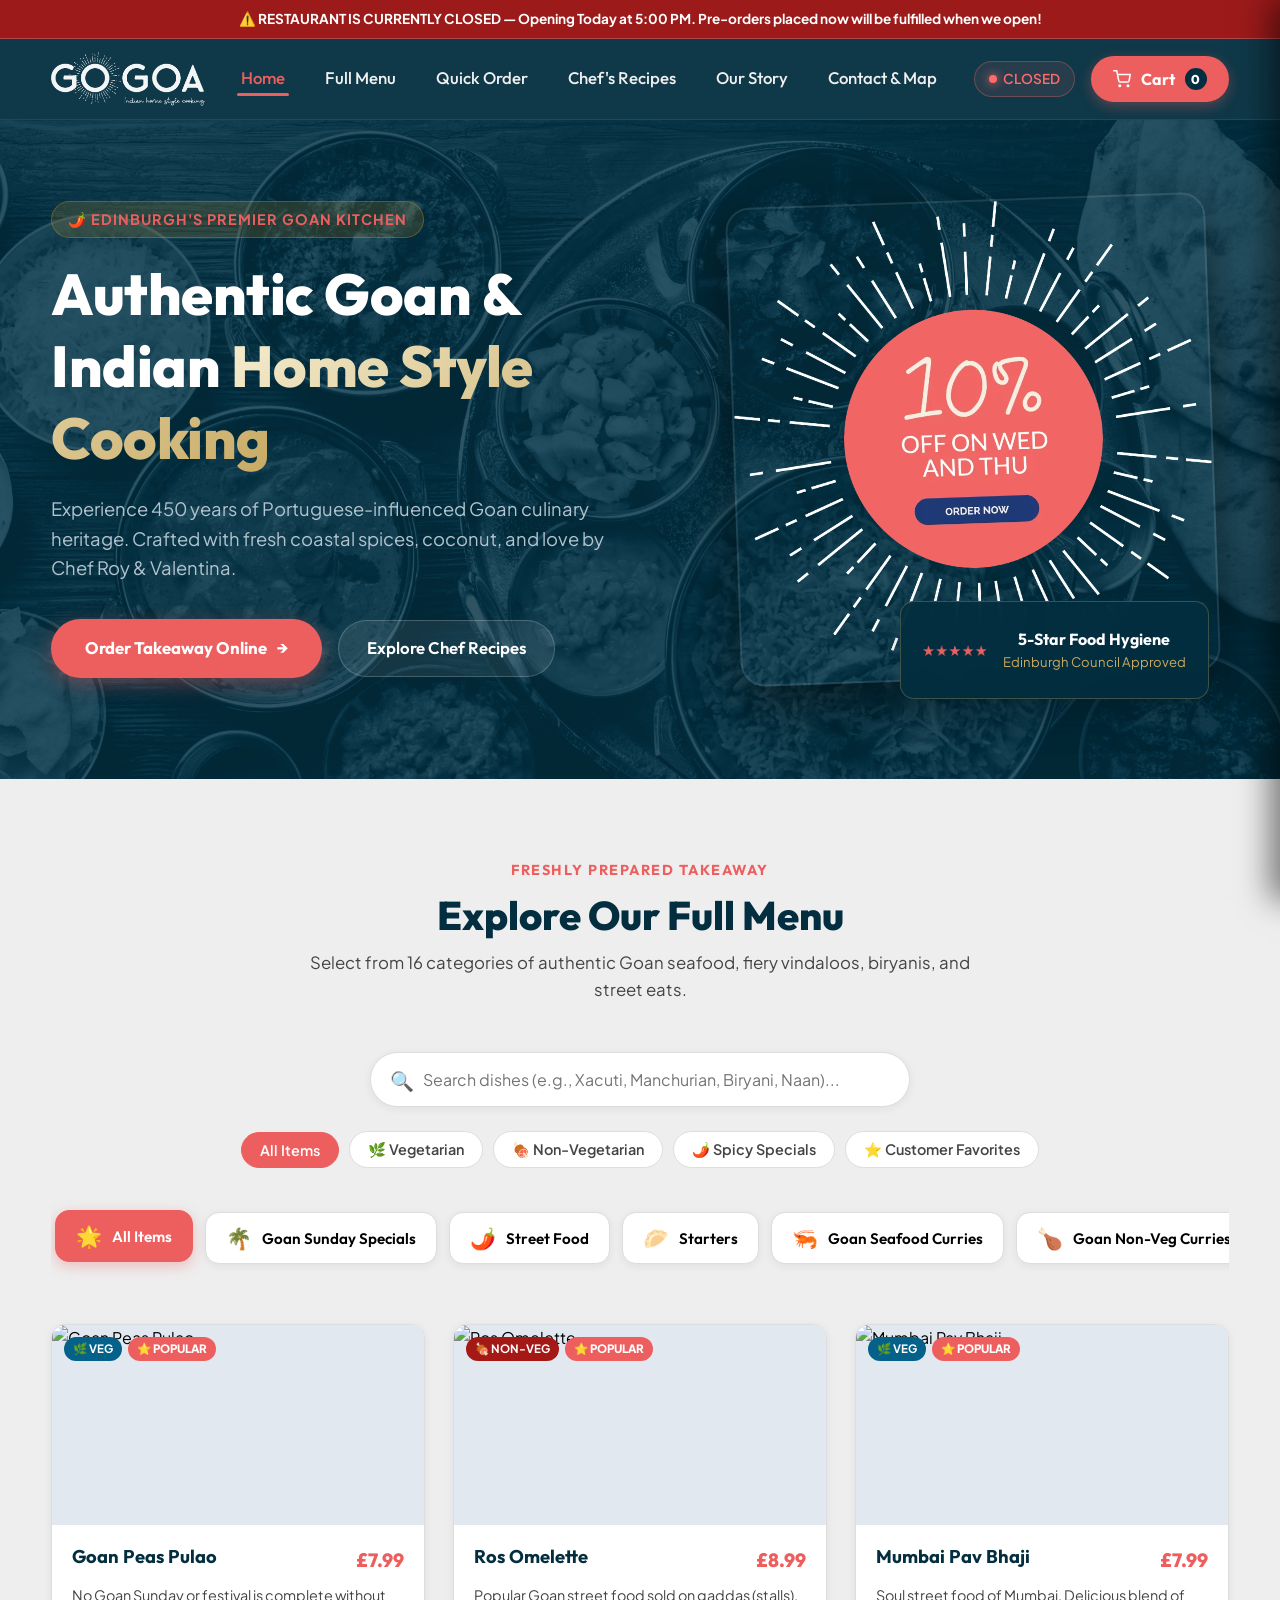
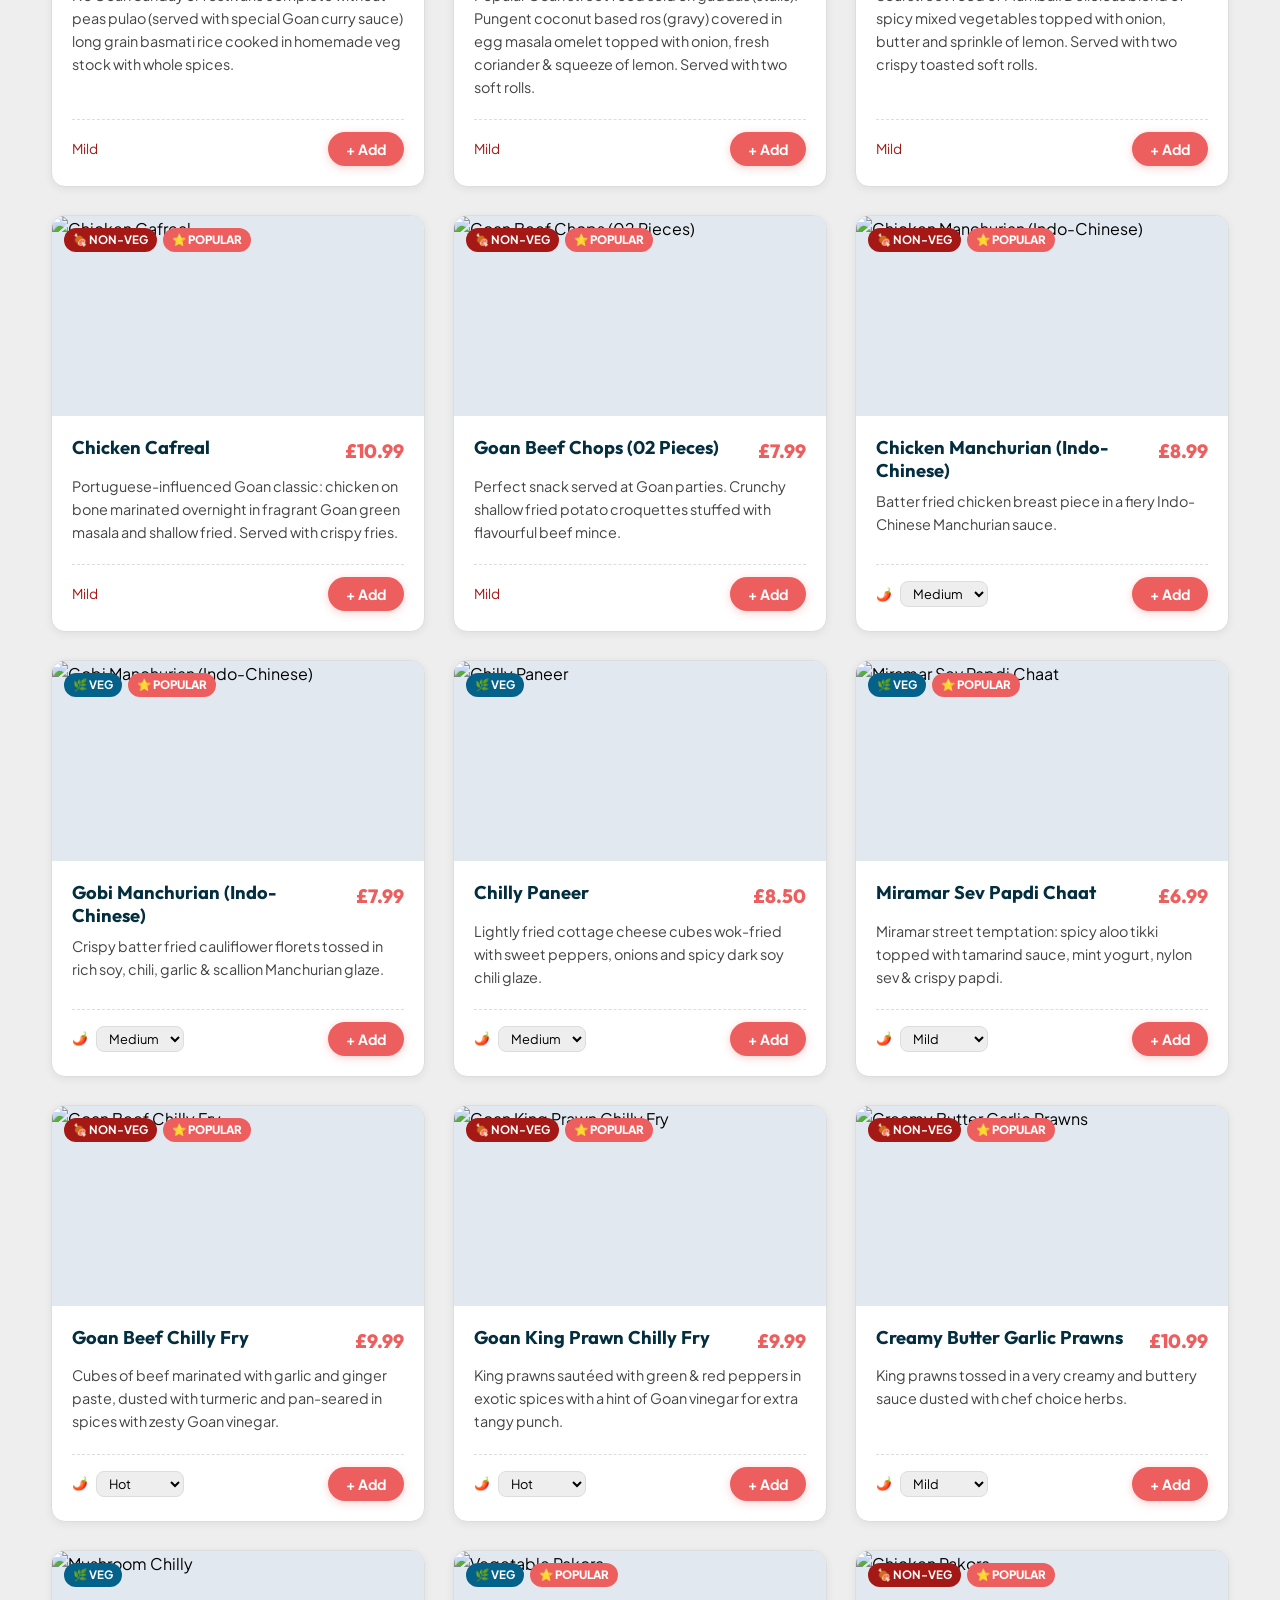
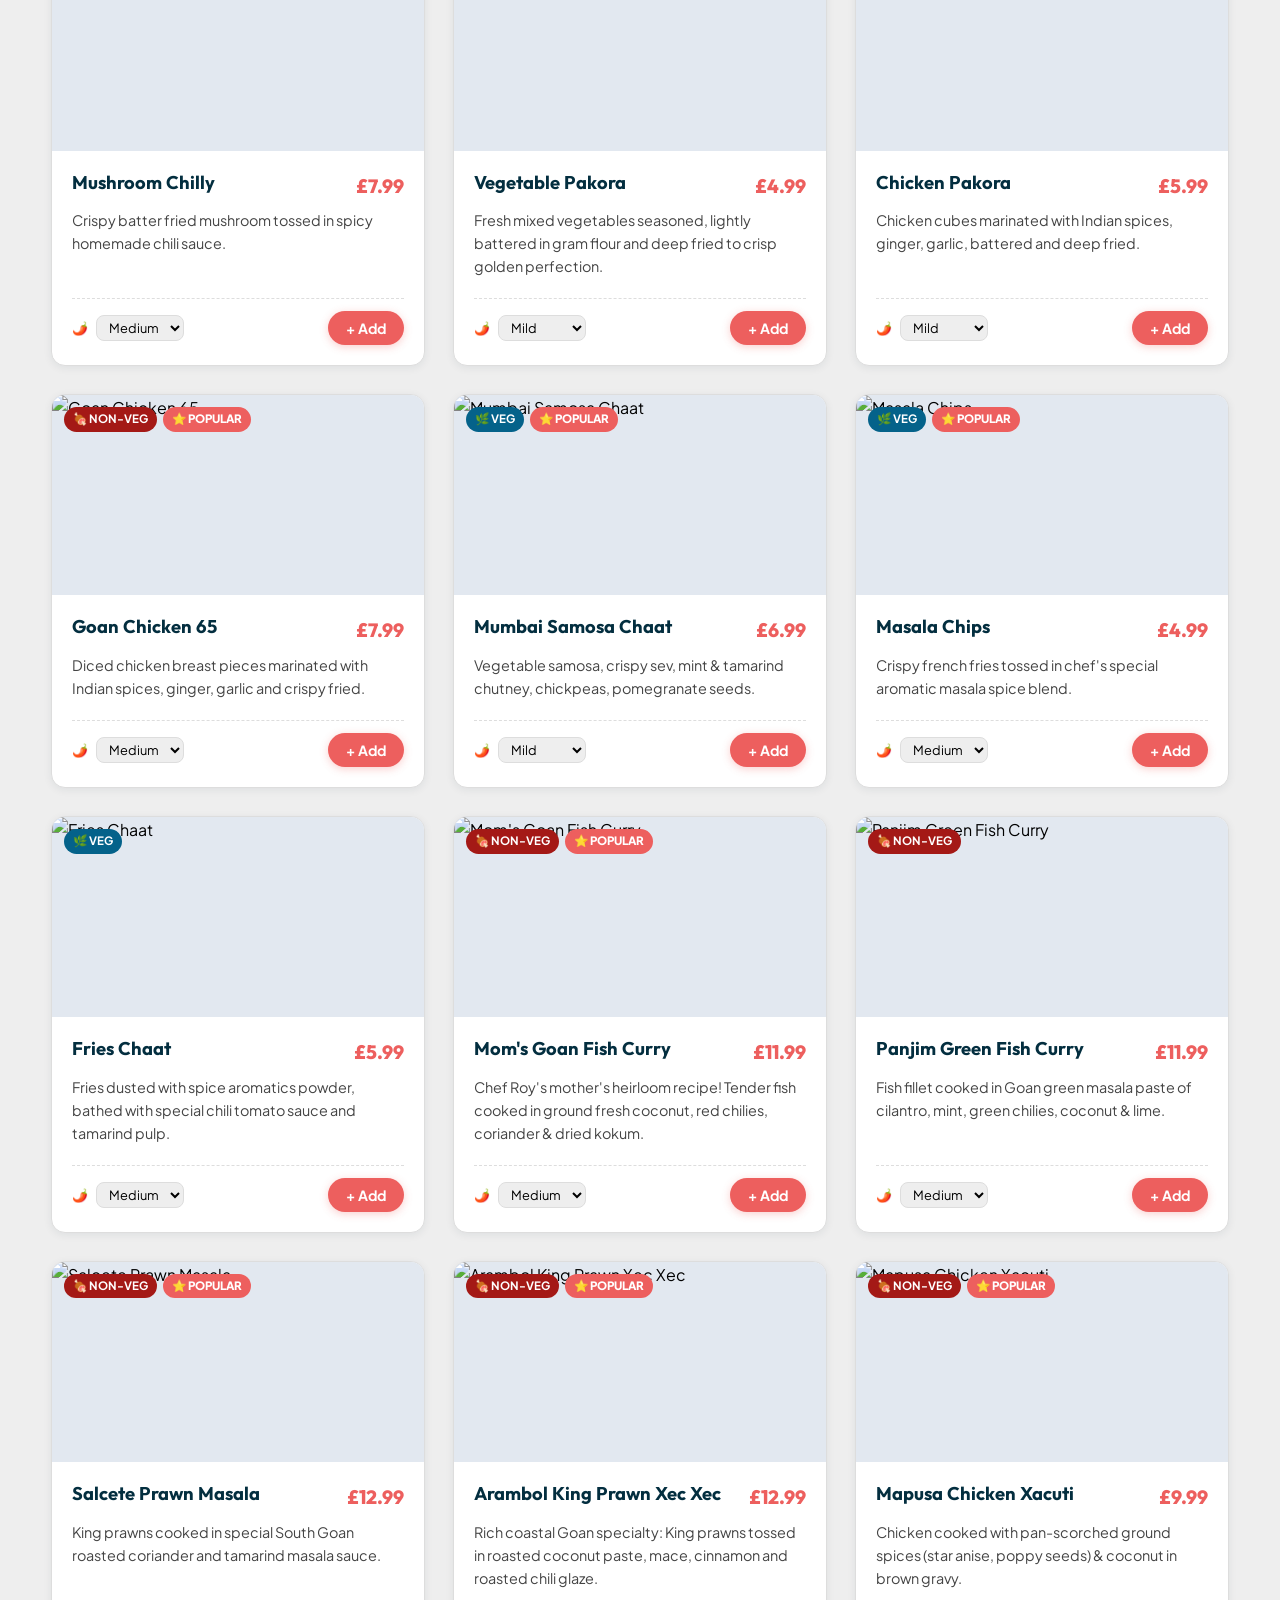
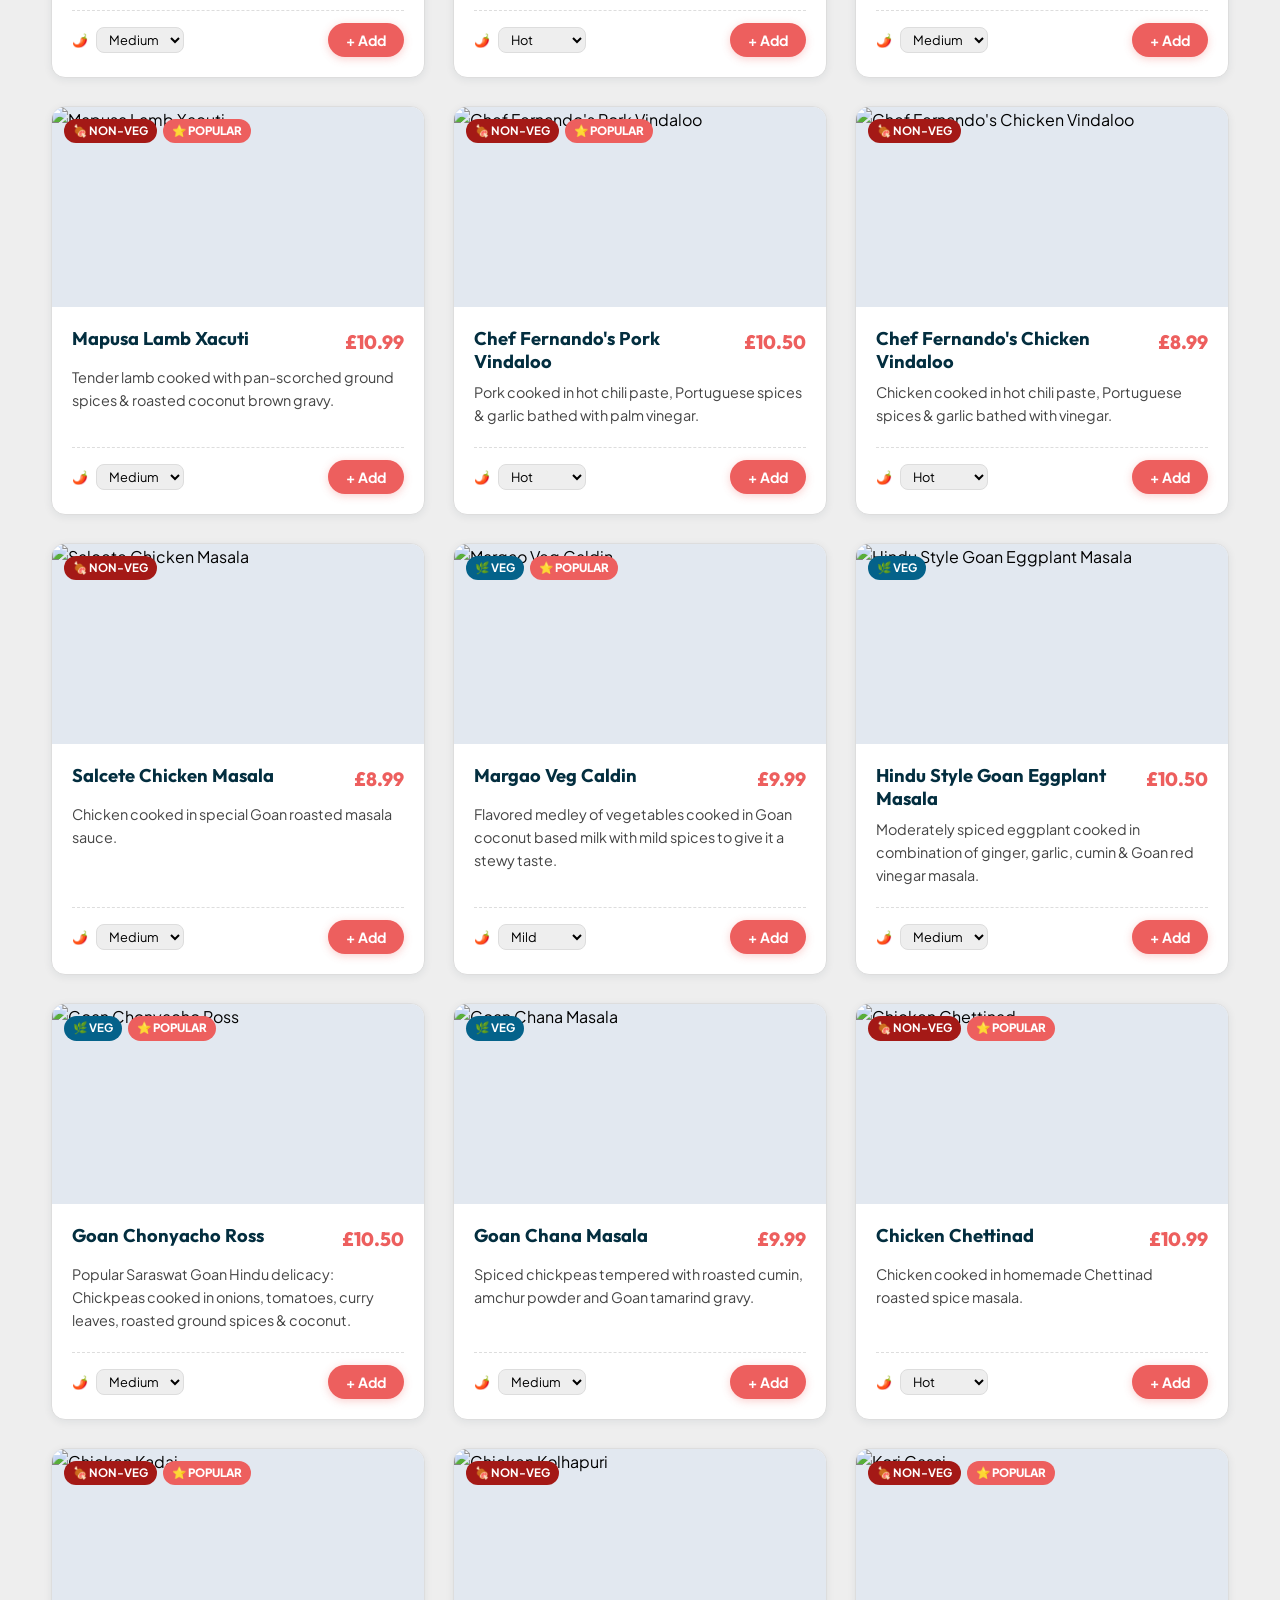
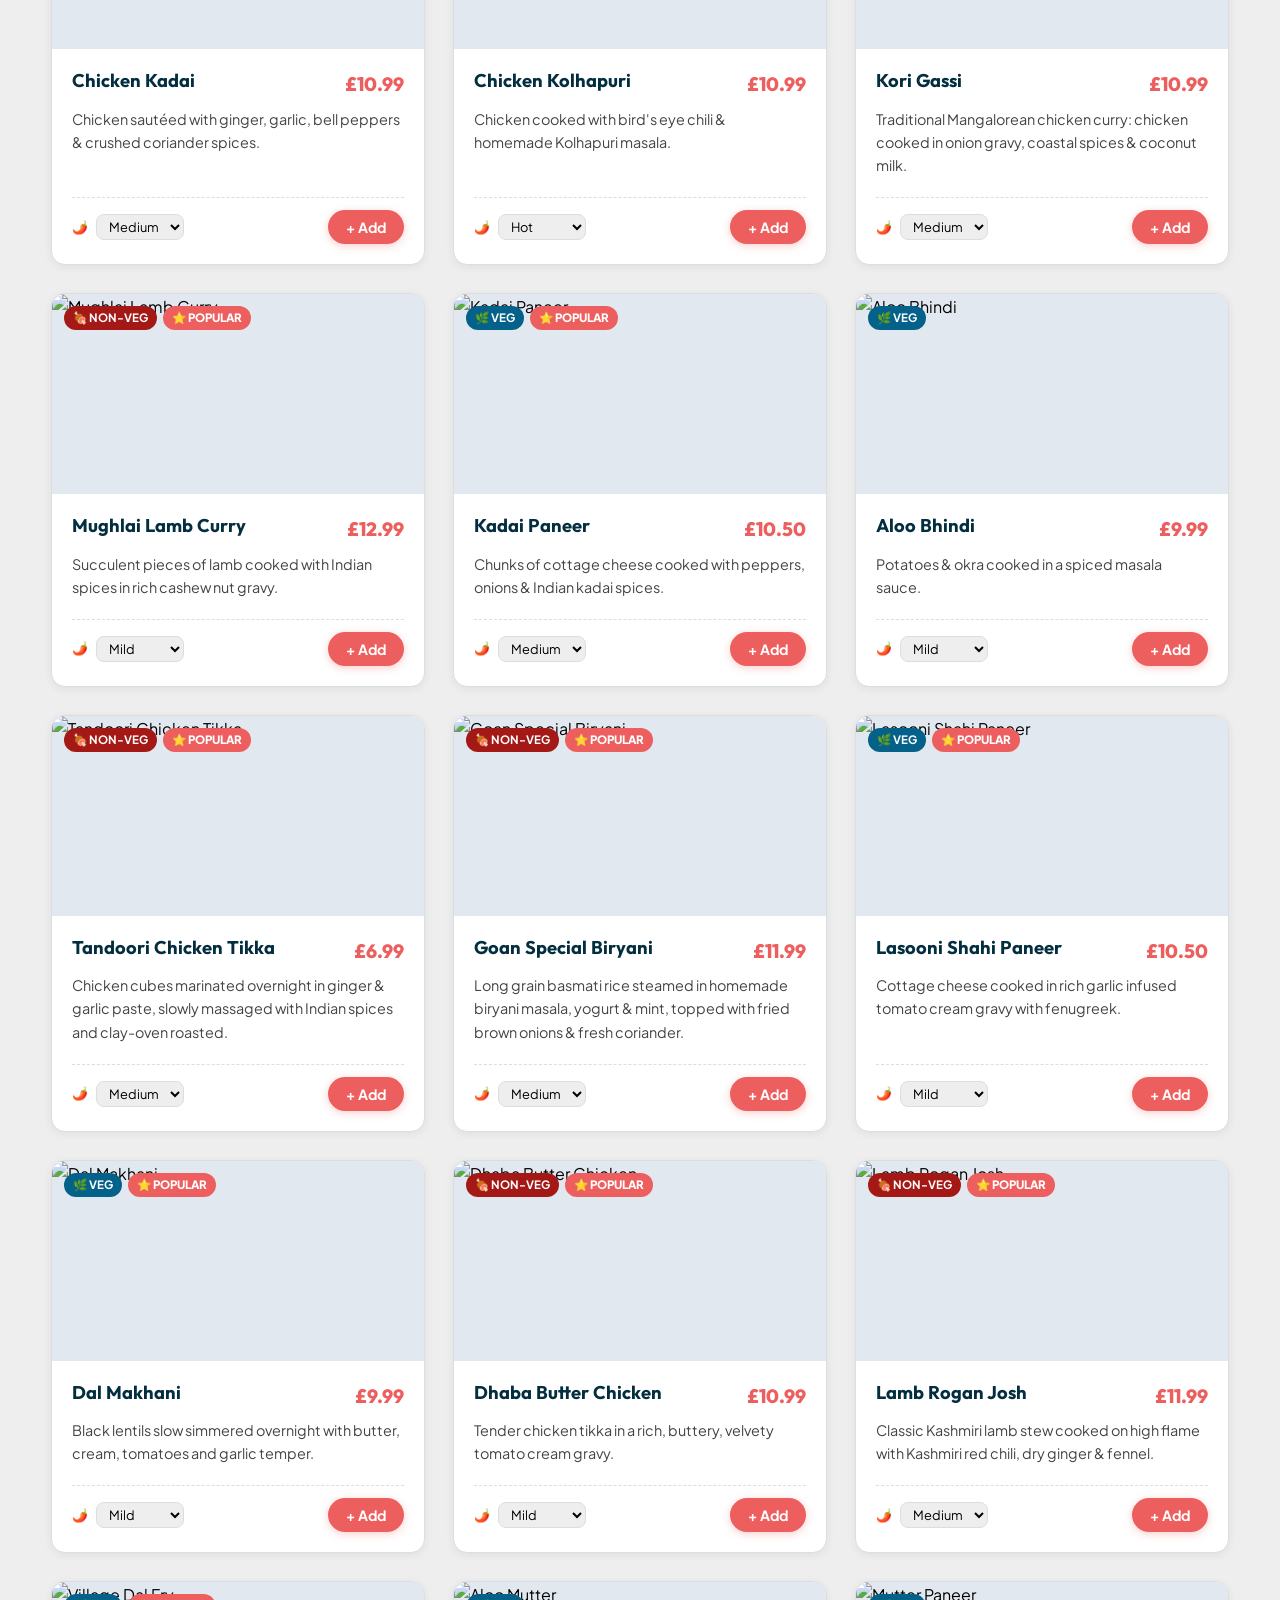
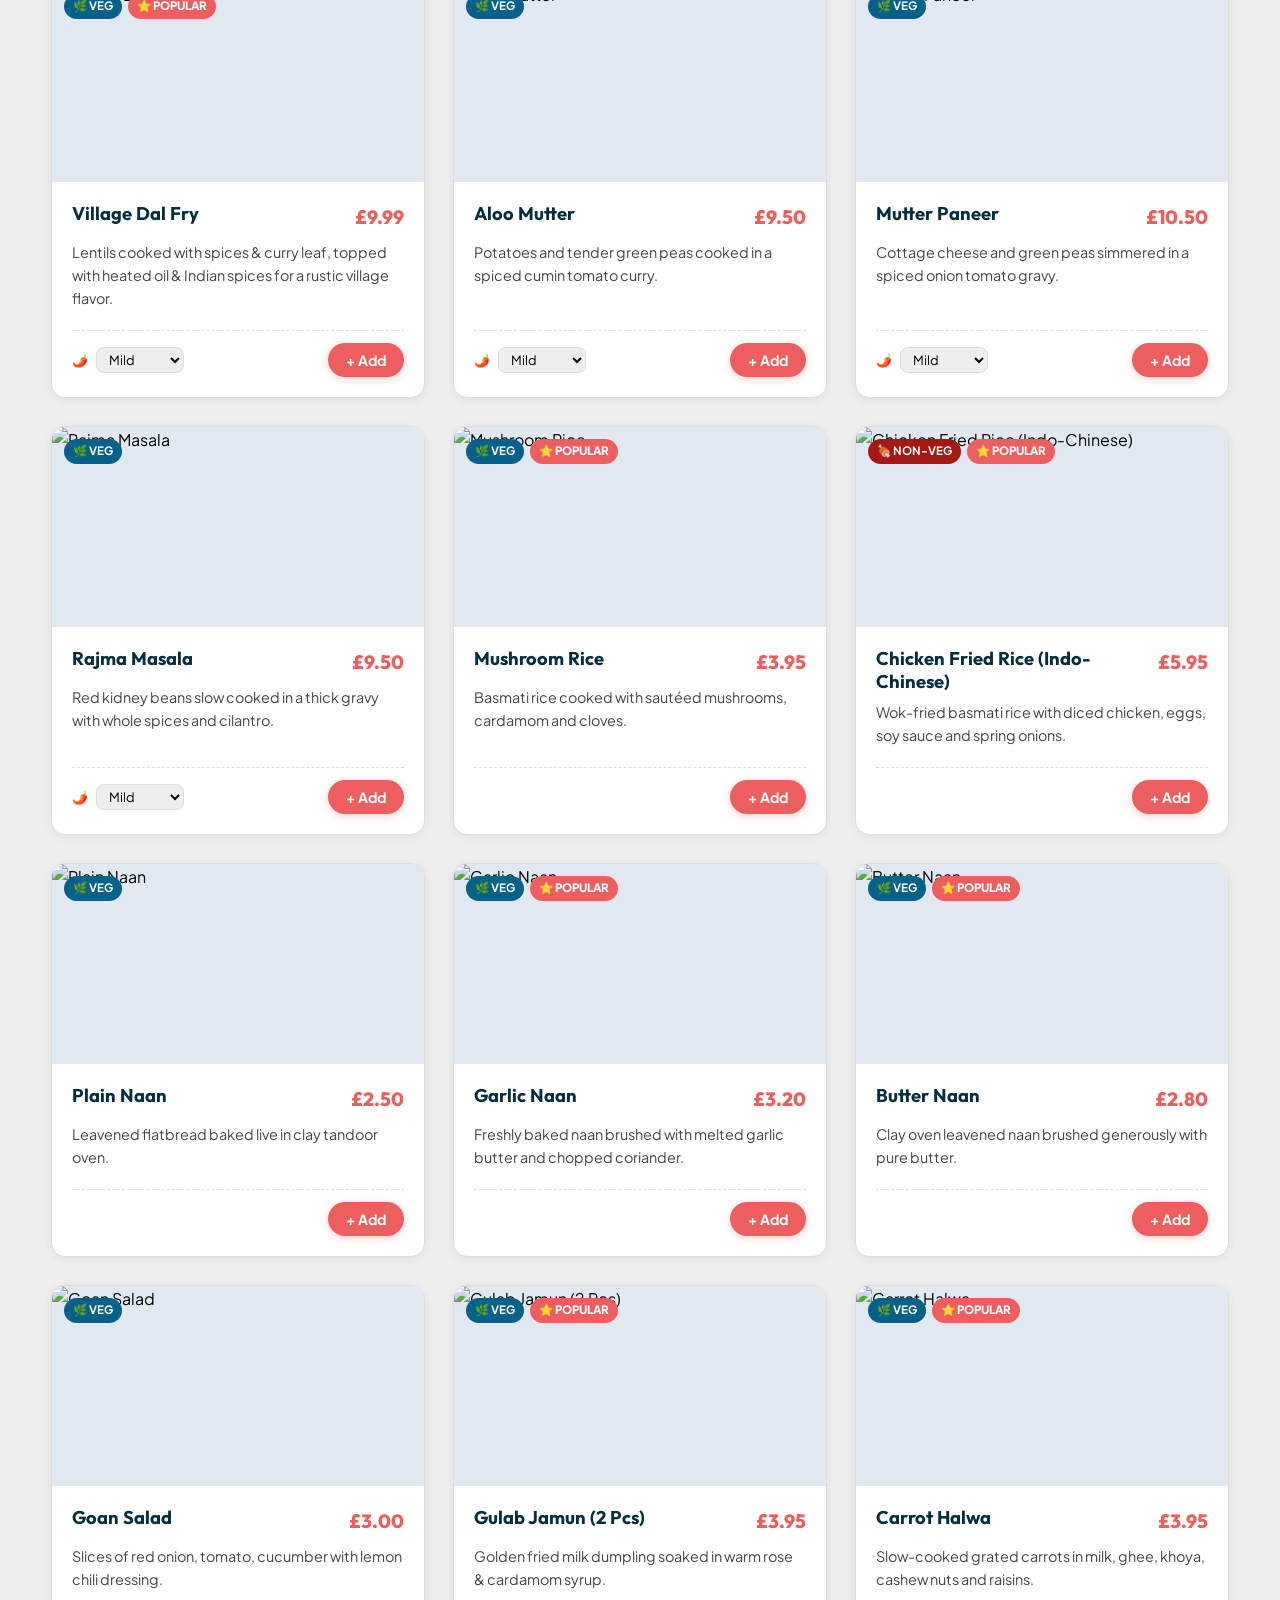
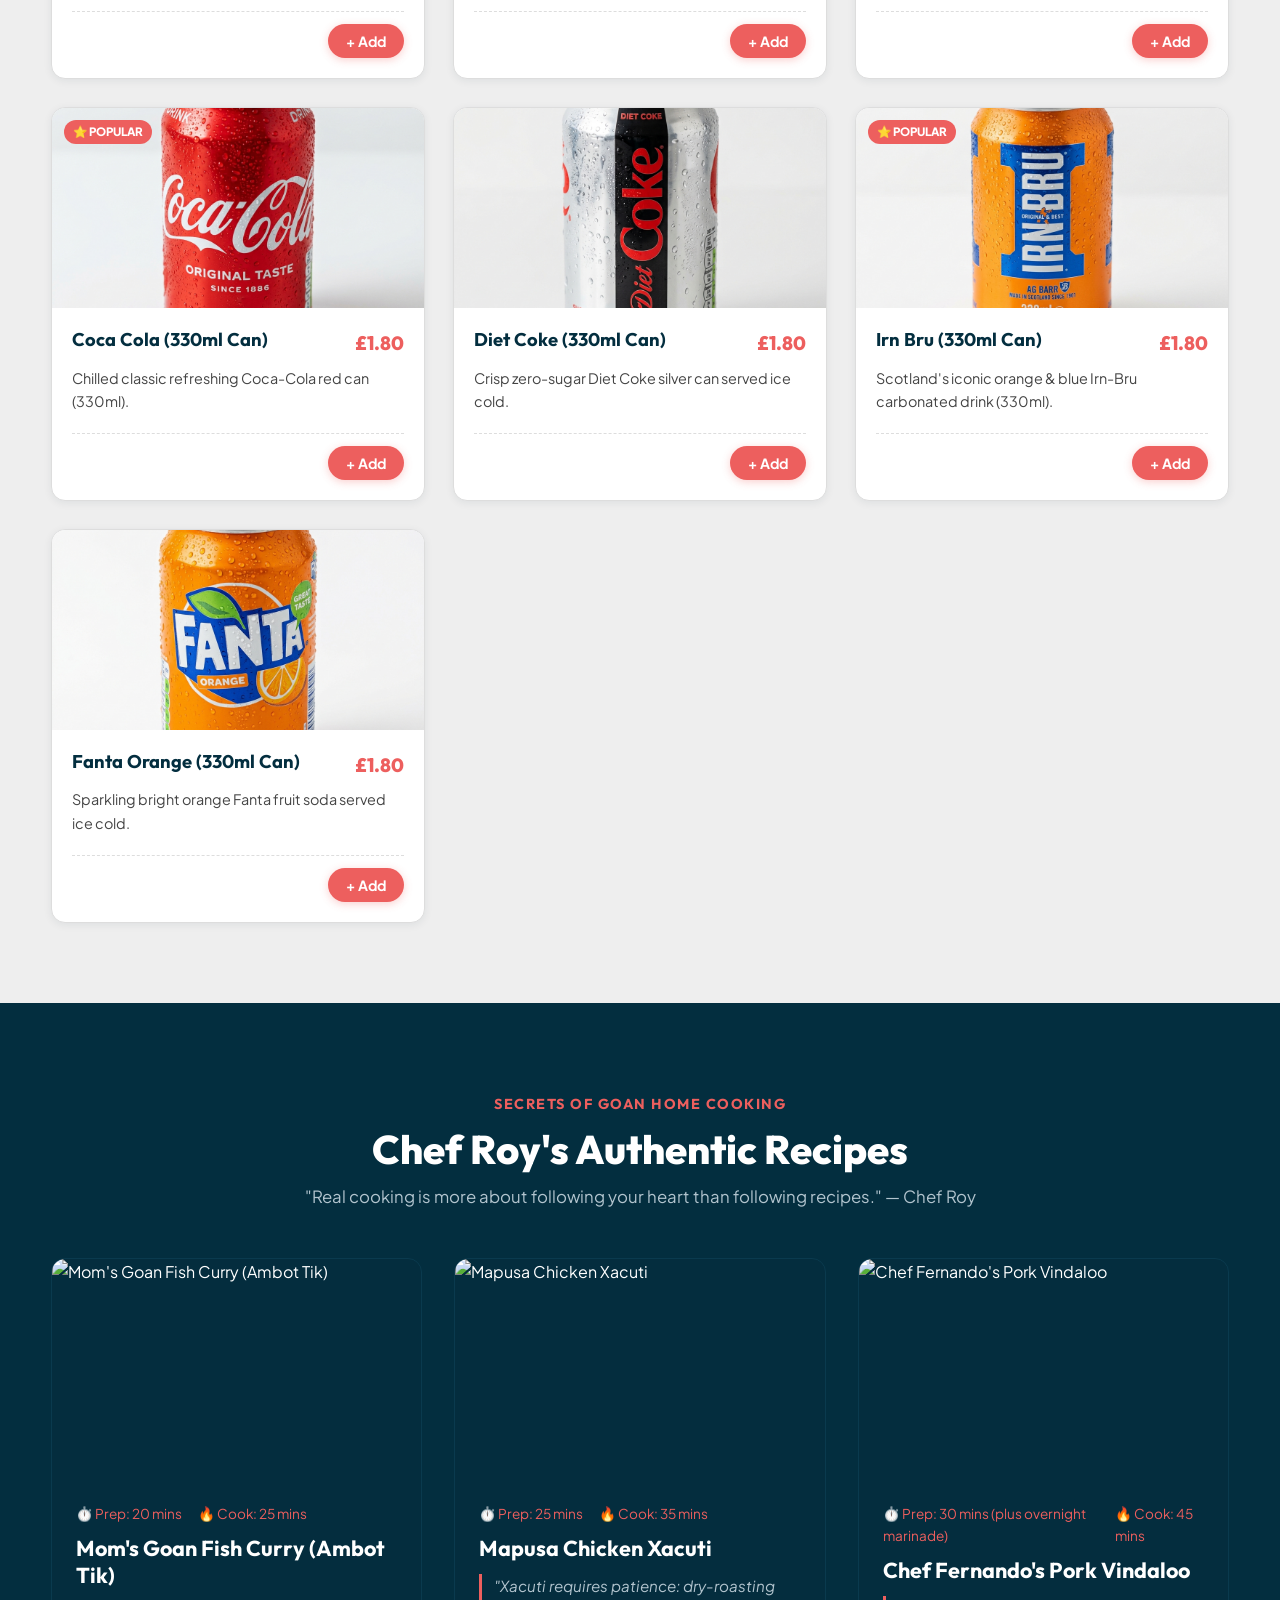
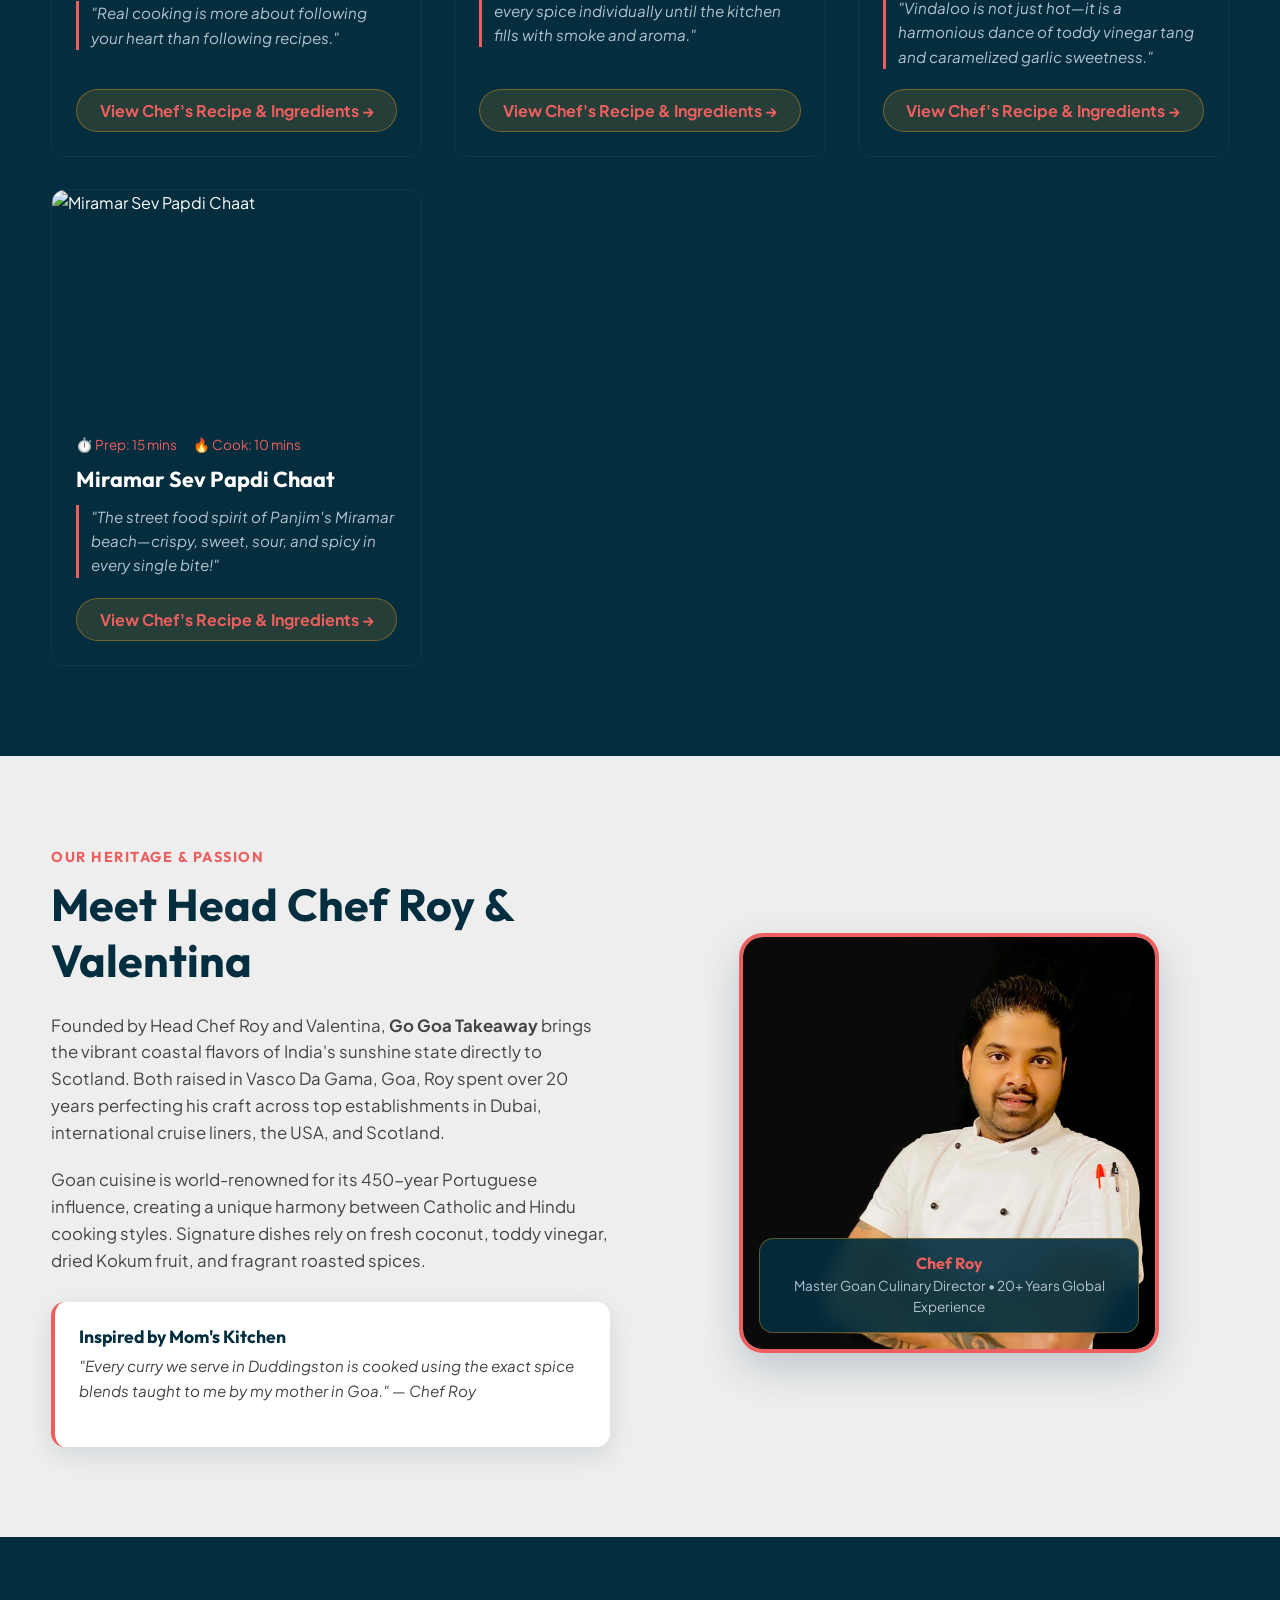
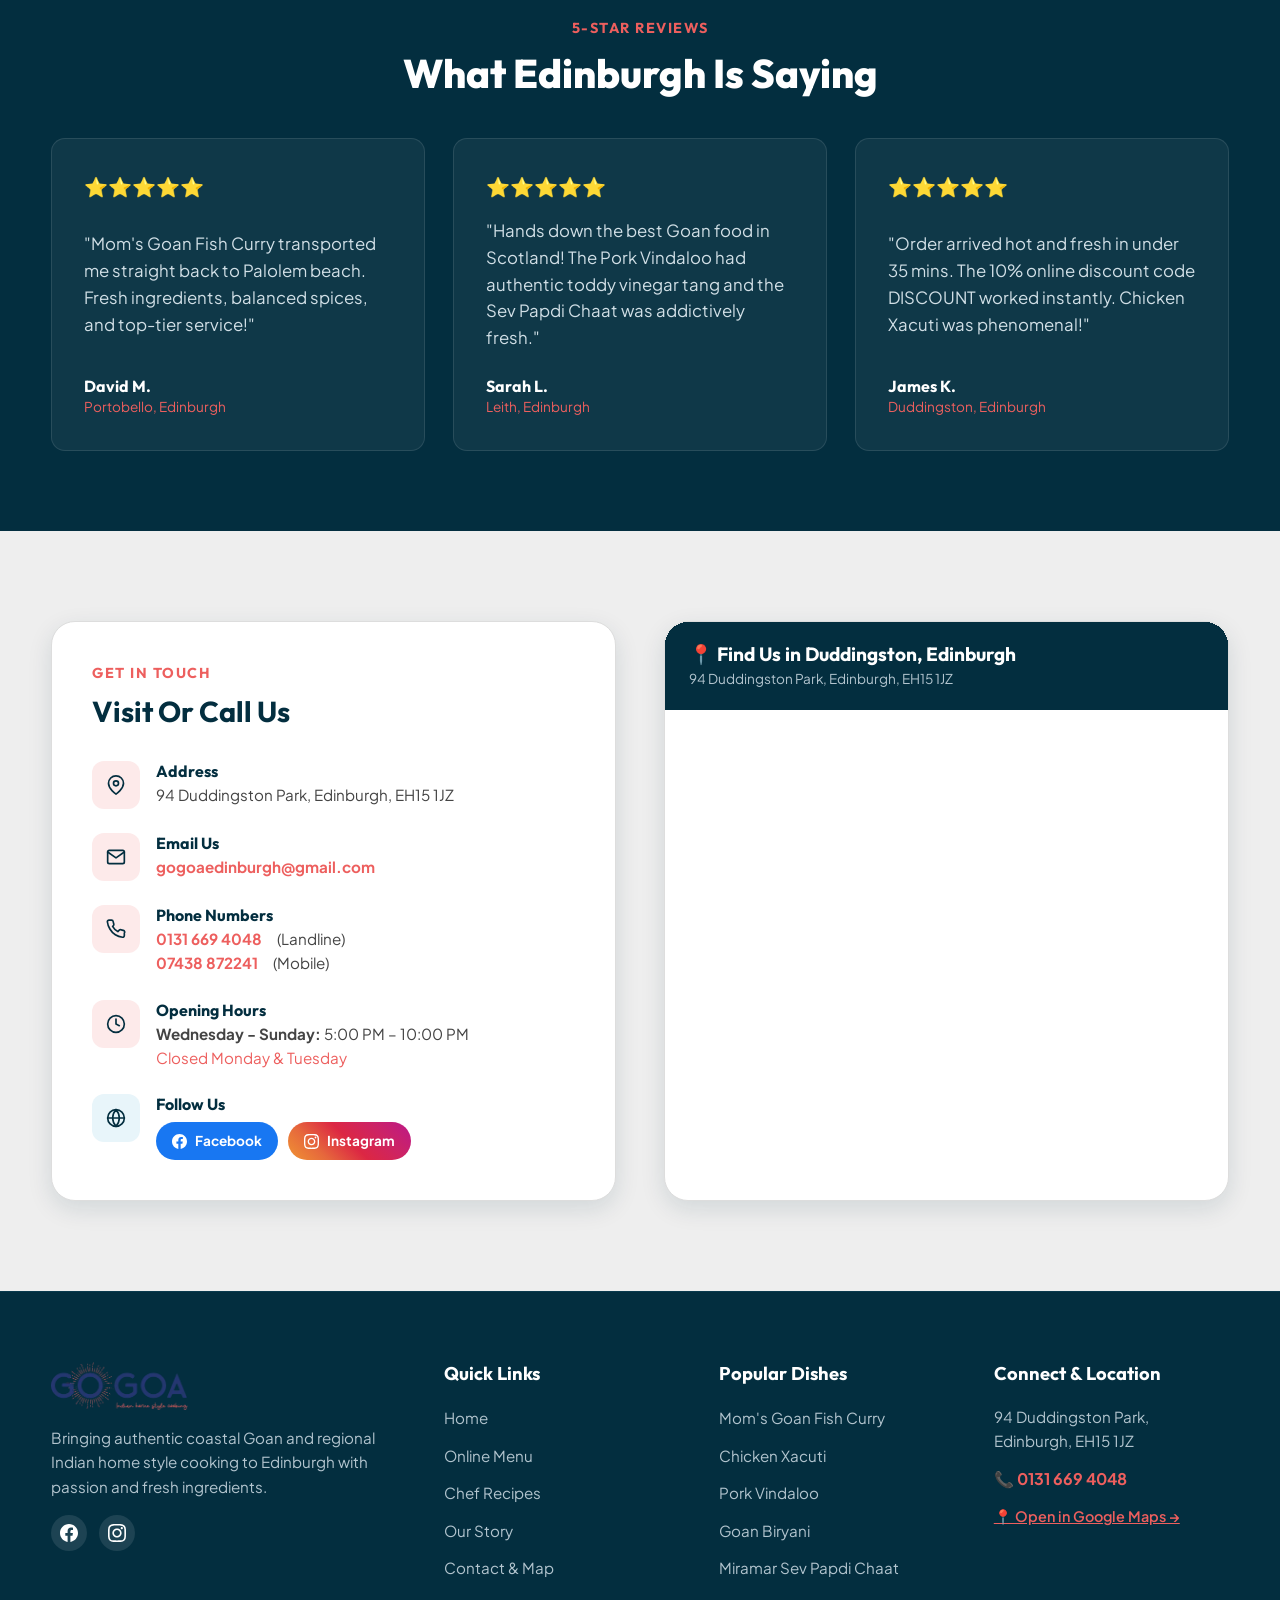
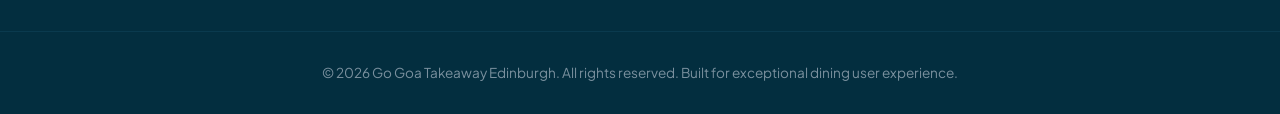
==== commit 7baa10d4: "feat: introduce mobile navigation drawer, add Goan Specials category with menu items, and update sto" ====
--- a/index.html
+++ b/index.html
@@ -28,7 +28,8 @@
 
       <ul class="nav-links">
         <li><a href="#home" class="nav-link active" data-tab="home">Home</a></li>
-        <li><a href="#menu" class="nav-link" data-tab="menu">Menu & Order</a></li>
+        <li><a href="menu.html" class="nav-link">Full Menu</a></li>
+        <li><a href="#menu" class="nav-link" data-tab="menu">Quick Order</a></li>
         <li><a href="#recipes" class="nav-link" data-tab="recipes">Chef's Recipes</a></li>
         <li><a href="#story" class="nav-link" data-tab="story">Our Story</a></li>
         <li><a href="#contact" class="nav-link" data-tab="contact">Contact & Map</a></li>
@@ -36,16 +37,86 @@
 
       <div class="header-actions">
         <div id="store-status-badge" class="status-badge open">
-          <span class="status-dot"></span> OPEN NOW
+          <span class="status-dot"></span> <span class="status-text">OPEN NOW</span>
         </div>
         <button class="cart-btn" id="open-cart-btn">
           <svg width="18" height="18" fill="none" stroke="currentColor" stroke-width="2" stroke-linecap="round" stroke-linejoin="round" viewBox="0 0 24 24"><circle cx="9" cy="21" r="1"/><circle cx="20" cy="21" r="1"/><path d="M1 1h4l2.68 13.39a2 2 0 0 0 2 1.61h9.72a2 2 0 0 0 2-1.61L23 6H6"/></svg>
-          <span>Cart</span>
+          <span class="cart-btn-label">Cart</span>
           <span class="cart-count cart-count-val">0</span>
         </button>
+        <button class="mobile-menu-toggle" id="mobile-menu-toggle" aria-label="Toggle navigation menu">
+          <span class="hamburger-line"></span>
+          <span class="hamburger-line"></span>
+          <span class="hamburger-line"></span>
+        </button>
       </div>
     </div>
   </header>
+
+  <!-- Mobile Navigation Overlay & Side Drawer -->
+  <div class="mobile-nav-overlay" id="mobile-nav-overlay"></div>
+  <aside class="mobile-nav-drawer" id="mobile-nav-drawer" aria-label="Mobile Navigation Menu">
+    <div class="mobile-drawer-header">
+      <a href="#home" class="brand-logo drawer-logo">
+        <img src="images/logo-top.png" alt="Go Goa Takeaway Edinburgh" class="header-logo-img" />
+      </a>
+      <button class="drawer-close-btn" id="close-mobile-nav" aria-label="Close menu">&times;</button>
+    </div>
+    <div class="mobile-drawer-body">
+      <ul class="mobile-drawer-links">
+        <li>
+          <a href="#home" class="mobile-drawer-link active" data-tab="home">
+            <span class="drawer-icon">🏠</span>
+            <span>Home</span>
+          </a>
+        </li>
+        <li>
+          <a href="menu.html" class="mobile-drawer-link">
+            <span class="drawer-icon">📖</span>
+            <span>Full Menu</span>
+          </a>
+        </li>
+        <li>
+          <a href="#menu" class="mobile-drawer-link" data-tab="menu">
+            <span class="drawer-icon">🍽️</span>
+            <span>Quick Order</span>
+          </a>
+        </li>
+        <li>
+          <a href="#recipes" class="mobile-drawer-link" data-tab="recipes">
+            <span class="drawer-icon">👨‍🍳</span>
+            <span>Chef's Recipes</span>
+          </a>
+        </li>
+        <li>
+          <a href="#story" class="mobile-drawer-link" data-tab="story">
+            <span class="drawer-icon">📜</span>
+            <span>Our Story</span>
+          </a>
+        </li>
+        <li>
+          <a href="#contact" class="mobile-drawer-link" data-tab="contact">
+            <span class="drawer-icon">📍</span>
+            <span>Contact & Map</span>
+          </a>
+        </li>
+      </ul>
+
+      <div class="mobile-drawer-footer">
+        <div id="drawer-store-status" class="status-badge open">
+          <span class="status-dot"></span> OPEN NOW
+        </div>
+        <a href="#menu" class="drawer-cta-btn" data-tab="menu">
+          <span>Order Online Takeaway</span>
+          <span>→</span>
+        </a>
+        <div class="drawer-contact-info">
+          <p>📞 <a href="tel:01316694048">0131 669 4048</a></p>
+          <p>📍 94 Duddingston Park, Edinburgh</p>
+        </div>
+      </div>
+    </div>
+  </aside>
 
   <!-- Hero Section -->
   <section id="home" class="hero-section">
--- a/styles.css
+++ b/styles.css
@@ -21,10 +21,10 @@
   --primary-navy: #032E3F;      /* Official primary — dark teal */
   --primary-teal: #04628A;
 
-  /* Primary CTA colour — official GoGoa button: #032e3f teal */
-  --accent-gold: #032E3F;           /* Replaces yellow — official brand teal for buttons */
-  --accent-gold-hover: #054B64;     /* Hover state: slightly lighter teal */
-  --accent-gold-light: #E8F0F3;     /* Light teal background tint */
+  /* Primary CTA colour — #ED5F5E Coral Red */
+  --accent-gold: #ED5F5E;           /* Primary CTA / accent coral red */
+  --accent-gold-hover: #D94A49;     /* Hover state: slightly darker coral */
+  --accent-gold-light: #FDEAEA;     /* Light coral background tint */
 
   /* Coral/red accent — official section headings & accents */
   --accent-saffron: #ED5F5E;    /* Official .menu-set-3 h2, testimonials */
@@ -348,7 +348,7 @@
 
 .cart-btn {
   position: relative;
-  background: #032E3F;            /* Official GoGoa button colour */
+  background: #ED5F5E;            /* #ED5F5E Primary CTA colour */
   color: #FFFFFF;
   font-family: 'Outfit', sans-serif;
   font-weight: 700;
@@ -357,18 +357,20 @@
   display: flex;
   align-items: center;
   gap: 10px;
-  border: 2px solid rgba(255,255,255,0.2);
-  transition: var(--transition);
+  border: 2px solid #ED5F5E;
+  transition: var(--transition);
+  box-shadow: 0 4px 14px rgba(237, 95, 94, 0.35);
 }
 
 .cart-btn:hover {
-  background: #054B64;
+  background: #D94A49;
+  border-color: #D94A49;
   transform: translateY(-2px);
 }
 
 .cart-count {
-  background: #C8AA64;         /* Official GoGoa champagne gold */
-  color: #032E3F;
+  background: #032E3F;         /* Dark navy for high contrast count badge */
+  color: #FFFFFF;
   font-size: 0.8rem;
   font-weight: 800;
   width: 22px;
@@ -377,6 +379,199 @@
   display: flex;
   align-items: center;
   justify-content: center;
+}
+
+/* -------------------------------------------------------------
+ * Mobile Hamburger Menu Toggle Button & Drawer
+ * ------------------------------------------------------------- */
+.mobile-menu-toggle {
+  display: none;
+  flex-direction: column;
+  justify-content: space-between;
+  width: 42px;
+  height: 40px;
+  padding: 10px 9px;
+  background: rgba(255, 255, 255, 0.08);
+  border: 1px solid rgba(255, 255, 255, 0.15);
+  border-radius: var(--radius-sm);
+  cursor: pointer;
+  transition: var(--transition);
+  z-index: 1002;
+}
+
+.mobile-menu-toggle:hover,
+.mobile-menu-toggle.active {
+  background: rgba(237, 95, 94, 0.2);
+  border-color: var(--accent-saffron);
+}
+
+.hamburger-line {
+  display: block;
+  width: 100%;
+  height: 2px;
+  background-color: var(--text-white);
+  border-radius: 2px;
+  transition: all 0.3s cubic-bezier(0.16, 1, 0.3, 1);
+}
+
+.mobile-menu-toggle.active .hamburger-line:nth-child(1) {
+  transform: translateY(8px) rotate(45deg);
+}
+
+.mobile-menu-toggle.active .hamburger-line:nth-child(2) {
+  opacity: 0;
+  transform: scaleX(0);
+}
+
+.mobile-menu-toggle.active .hamburger-line:nth-child(3) {
+  transform: translateY(-8px) rotate(-45deg);
+}
+
+/* Mobile Nav Overlay Backdrop */
+.mobile-nav-overlay {
+  position: fixed;
+  inset: 0;
+  background: rgba(2, 30, 43, 0.75);
+  backdrop-filter: blur(8px);
+  -webkit-backdrop-filter: blur(8px);
+  z-index: 2000;
+  opacity: 0;
+  visibility: hidden;
+  transition: all 0.3s ease;
+}
+
+.mobile-nav-overlay.active {
+  opacity: 1;
+  visibility: visible;
+}
+
+/* Mobile Side Drawer Container */
+.mobile-nav-drawer {
+  position: fixed;
+  top: 0;
+  right: 0;
+  bottom: 0;
+  width: 320px;
+  max-width: 85vw;
+  background: var(--bg-dark-surface);
+  border-left: 1px solid rgba(255, 255, 255, 0.1);
+  z-index: 2001;
+  display: flex;
+  flex-direction: column;
+  transform: translateX(100%);
+  transition: transform 0.35s cubic-bezier(0.16, 1, 0.3, 1);
+  box-shadow: -10px 0 30px rgba(0, 0, 0, 0.5);
+  overflow-y: auto;
+}
+
+.mobile-nav-drawer.active {
+  transform: translateX(0);
+}
+
+.mobile-drawer-header {
+  display: flex;
+  align-items: center;
+  justify-content: space-between;
+  padding: 18px 20px;
+  border-bottom: 1px solid rgba(255, 255, 255, 0.08);
+}
+
+.drawer-logo .header-logo-img {
+  height: 40px;
+}
+
+.drawer-close-btn {
+  width: 36px;
+  height: 36px;
+  border-radius: 50%;
+  background: rgba(255, 255, 255, 0.08);
+  color: var(--text-white);
+  font-size: 1.5rem;
+  display: flex;
+  align-items: center;
+  justify-content: center;
+  line-height: 1;
+  transition: var(--transition);
+}
+
+.drawer-close-btn:hover {
+  background: var(--accent-saffron);
+  color: white;
+}
+
+.mobile-drawer-body {
+  padding: 20px;
+  display: flex;
+  flex-direction: column;
+  gap: 24px;
+  flex: 1;
+}
+
+.mobile-drawer-links {
+  list-style: none;
+  display: flex;
+  flex-direction: column;
+  gap: 8px;
+}
+
+.mobile-drawer-link {
+  display: flex;
+  align-items: center;
+  gap: 14px;
+  padding: 12px 16px;
+  border-radius: var(--radius-sm);
+  color: var(--text-light);
+  font-family: 'Outfit', sans-serif;
+  font-size: 1.05rem;
+  font-weight: 600;
+  transition: var(--transition);
+}
+
+.drawer-icon {
+  font-size: 1.2rem;
+}
+
+.mobile-drawer-link:hover,
+.mobile-drawer-link.active {
+  background: rgba(237, 95, 94, 0.15);
+  color: var(--accent-saffron);
+  border-left: 3px solid var(--accent-saffron);
+}
+
+.mobile-drawer-footer {
+  margin-top: auto;
+  display: flex;
+  flex-direction: column;
+  gap: 16px;
+  padding-top: 16px;
+  border-top: 1px solid rgba(255, 255, 255, 0.08);
+}
+
+.drawer-cta-btn {
+  display: flex;
+  align-items: center;
+  justify-content: space-between;
+  background: linear-gradient(135deg, var(--accent-gold) 0%, var(--accent-saffron) 100%);
+  color: var(--primary-navy);
+  font-weight: 800;
+  padding: 14px 18px;
+  border-radius: var(--radius-sm);
+  font-size: 0.95rem;
+  box-shadow: 0 4px 15px rgba(237, 95, 94, 0.3);
+  transition: var(--transition);
+}
+
+.drawer-contact-info {
+  font-size: 0.85rem;
+  color: #B2C4CE;
+  display: flex;
+  flex-direction: column;
+  gap: 6px;
+}
+
+.drawer-contact-info a {
+  color: var(--accent-gold);
+  font-weight: 700;
 }
 
 /* -------------------------------------------------------------
@@ -437,6 +632,7 @@
   color: var(--accent-gold);
   background: linear-gradient(135deg, #F5EDD0 0%, #C8AA64 100%);  /* Official gold #c8aa64 */
   -webkit-background-clip: text;
+  background-clip: text;
   -webkit-text-fill-color: transparent;
 }
 
@@ -455,7 +651,7 @@
 }
 
 .btn-primary {
-  background: #032E3F;         /* Official GoGoa button colour */
+  background: #ED5F5E;         /* #ED5F5E Primary CTA colour */
   color: #FFFFFF;
   font-family: 'Outfit', sans-serif;
   font-weight: 700;
@@ -465,15 +661,16 @@
   display: inline-flex;
   align-items: center;
   gap: 10px;
-  border: 2px solid #032E3F;
-  transition: var(--transition);
+  border: 2px solid #ED5F5E;
+  transition: var(--transition);
+  box-shadow: 0 6px 20px rgba(237, 95, 94, 0.4);
 }
 
 .btn-primary:hover {
-  background: #054B64;
-  border-color: #054B64;
+  background: #D94A49;
+  border-color: #D94A49;
   transform: translateY(-3px);
-  box-shadow: var(--shadow-lg);
+  box-shadow: 0 10px 28px rgba(237, 95, 94, 0.5);
 }
 
 .btn-secondary {
@@ -894,8 +1091,8 @@
 }
 
 .btn-add-cart {
-  background: var(--primary-navy);
-  color: var(--text-white);
+  background: #ED5F5E;
+  color: #FFFFFF;
   font-weight: 700;
   font-size: 0.88rem;
   padding: 8px 18px;
@@ -905,11 +1102,14 @@
   gap: 6px;
   transition: var(--transition);
   white-space: nowrap;
+  box-shadow: 0 2px 8px rgba(237, 95, 94, 0.3);
 }
 
 .btn-add-cart:hover {
-  background: var(--accent-gold);
-  color: var(--primary-navy);
+  background: #D94A49;
+  color: #FFFFFF;
+  transform: translateY(-1px);
+  box-shadow: 0 4px 12px rgba(237, 95, 94, 0.45);
 }
 
 /* Spice level selector on dish cards */
@@ -1442,31 +1642,27 @@
   margin-top: 20px;
   padding: 16px;
   border-radius: var(--radius-full);
-  background: #032E3F;           /* Official GoGoa button colour */
+  background: #ED5F5E;           /* #ED5F5E Primary CTA colour */
   color: #FFFFFF;
   font-family: 'Outfit', sans-serif;
   font-weight: 700;
   font-size: 1rem;
   letter-spacing: 0.5px;
   text-transform: uppercase;
-  border: 2px solid #032E3F;
+  border: 2px solid #ED5F5E;
   transition: var(--transition);
   display: flex;
   align-items: center;
   justify-content: center;
   gap: 10px;
+  box-shadow: 0 6px 20px rgba(237, 95, 94, 0.4);
 }
 
 .btn-checkout:hover {
-  background: #054B64;
-  border-color: #054B64;
+  background: #D94A49;
+  border-color: #D94A49;
   transform: translateY(-2px);
-  box-shadow: var(--shadow-md);
-}
-
-.btn-checkout:hover {
-  transform: translateY(-2px);
-  box-shadow: 0 12px 28px rgba(217, 107, 39, 0.4);
+  box-shadow: 0 10px 28px rgba(237, 95, 94, 0.5);
 }
 
 /* -------------------------------------------------------------
@@ -1678,6 +1874,20 @@
 /* -------------------------------------------------------------
  * Responsive Layout Breakpoints
  * ------------------------------------------------------------- */
+@media (max-width: 1024px) {
+  .nav-links {
+    display: none;
+  }
+
+  .mobile-menu-toggle {
+    display: flex;
+  }
+
+  .header-container {
+    gap: 12px;
+  }
+}
+
 @media (max-width: 992px) {
   .hero-grid,
   .story-grid,
@@ -1700,16 +1910,35 @@
 }
 
 @media (max-width: 768px) {
-  .nav-links {
-    display: none;
-  }
-  
+  .main-header {
+    height: 72px;
+  }
+
+  .header-container {
+    height: 72px;
+  }
+
+  .header-logo-img {
+    height: 44px;
+  }
+
+  .status-badge {
+    padding: 5px 10px;
+    font-size: 0.75rem;
+  }
+
+  .cart-btn {
+    padding: 8px 14px;
+    font-size: 0.88rem;
+    gap: 6px;
+  }
+
   .mobile-bottom-nav {
     display: flex;
   }
 
   body {
-    padding-bottom: 60px;
+    padding-bottom: 65px;
   }
   
   .hero-title {
@@ -1724,3 +1953,366 @@
     grid-template-columns: 1fr;
   }
 }
+
+@media (max-width: 480px) {
+  .main-header {
+    height: 66px;
+  }
+
+  .header-container {
+    height: 66px;
+    padding: 0 12px;
+  }
+
+  .header-logo-img {
+    height: 38px;
+  }
+
+  .header-actions {
+    gap: 8px;
+  }
+
+  /* Compact store status on small mobile screens */
+  .status-badge {
+    padding: 4px 8px;
+    font-size: 0.7rem;
+  }
+
+  .status-badge .status-text {
+    font-size: 0.7rem;
+  }
+
+  .cart-btn {
+    padding: 7px 10px;
+    font-size: 0.8rem;
+  }
+}
+
+/* -------------------------------------------------------------
+ * Full Menu Page Banner & Print Styles
+ * ------------------------------------------------------------- */
+.menu-hero-banner {
+  background: linear-gradient(135deg, var(--bg-dark) 0%, var(--bg-dark-surface) 100%);
+  color: var(--text-white);
+  padding: 60px 0 40px 0;
+  border-bottom: 1px solid var(--border-dark);
+  text-align: center;
+}
+
+.menu-banner-content {
+  max-width: 800px;
+  margin: 0 auto;
+}
+
+.menu-banner-title {
+  color: var(--text-white);
+  font-size: 2.8rem;
+  margin: 10px 0 16px 0;
+}
+
+.menu-banner-desc {
+  color: #B2C4CE;
+  font-size: 1.1rem;
+  line-height: 1.6;
+  margin-bottom: 24px;
+}
+
+.menu-banner-actions {
+  display: flex;
+  align-items: center;
+  justify-content: center;
+  gap: 16px;
+  flex-wrap: wrap;
+}
+
+.btn-print-menu {
+  background: rgba(255, 255, 255, 0.1);
+  color: var(--text-white);
+  border: 1px solid rgba(255, 255, 255, 0.2);
+  padding: 12px 24px;
+  border-radius: var(--radius-full);
+  font-weight: 700;
+  transition: var(--transition);
+  cursor: pointer;
+}
+
+.btn-print-menu:hover {
+  background: var(--accent-saffron);
+  border-color: var(--accent-saffron);
+}
+
+.btn-call-order {
+  background: var(--accent-gold);
+  color: var(--primary-navy);
+  padding: 12px 24px;
+  border-radius: var(--radius-full);
+  font-weight: 800;
+  transition: var(--transition);
+}
+
+.btn-call-order:hover {
+  background: var(--accent-gold-hover);
+}
+
+@media print {
+  .main-header,
+  .mobile-bottom-nav,
+  .menu-controls,
+  .btn-add-cart,
+  .cart-drawer-overlay,
+  .main-footer,
+  .btn-print-menu {
+    display: none !important;
+  }
+
+  body {
+    background: #FFFFFF !important;
+    color: #000000 !important;
+  }
+
+  .pdf-menu-page-wrapper {
+    border: none !important;
+    box-shadow: none !important;
+    background: #FFFFFF !important;
+    color: #000000 !important;
+  }
+
+  .pdf-section-box {
+    background: #FAFAFA !important;
+    border: 1px solid #ddd !important;
+    color: #000000 !important;
+  }
+
+  .pdf-dish-name,
+  .pdf-section-title {
+    color: #000000 !important;
+  }
+
+  .btn-text-add {
+    display: none !important;
+  }
+}
+
+/* -------------------------------------------------------------
+ * PDF Written Menu Layout Styling (Brand Colors & Typography)
+ * ------------------------------------------------------------- */
+.pdf-menu-section {
+  padding: 50px 0 80px 0;
+  background: var(--bg-main);
+}
+
+.pdf-menu-notice-bar {
+  background: linear-gradient(90deg, var(--primary-navy) 0%, var(--primary-teal) 100%);
+  color: var(--text-white);
+  padding: 14px 20px;
+  border-radius: var(--radius-md);
+  margin-bottom: 36px;
+  display: flex;
+  align-items: center;
+  justify-content: space-between;
+  gap: 16px;
+  flex-wrap: wrap;
+  font-weight: 700;
+  border-left: 5px solid var(--accent-saffron);
+  box-shadow: var(--shadow-md);
+}
+
+.pdf-menu-page-wrapper {
+  background: var(--bg-dark);
+  border: 1px solid var(--border-dark);
+  border-radius: var(--radius-lg);
+  padding: 40px;
+  box-shadow: var(--shadow-lg);
+  color: var(--text-light);
+}
+
+.pdf-page-header {
+  border-bottom: 2px solid var(--accent-saffron);
+  padding-bottom: 12px;
+  margin-bottom: 30px;
+  text-align: center;
+}
+
+.pdf-page-title {
+  color: var(--accent-saffron);
+  font-size: 1.5rem;
+  letter-spacing: 2px;
+  text-transform: uppercase;
+}
+
+.pdf-menu-grid-2col {
+  display: grid;
+  grid-template-columns: 1fr 1fr;
+  gap: 40px;
+}
+
+.pdf-section-box {
+  background: var(--bg-dark-surface);
+  border: 1px solid rgba(255, 255, 255, 0.08);
+  border-radius: var(--radius-md);
+  padding: 24px;
+  margin-bottom: 28px;
+}
+
+.pdf-section-box.highlight-box {
+  border: 2px solid var(--accent-saffron);
+  background: linear-gradient(135deg, rgba(237, 95, 94, 0.1) 0%, var(--bg-dark-surface) 100%);
+}
+
+.pdf-section-title {
+  color: var(--accent-gold);
+  font-size: 1.35rem;
+  font-weight: 800;
+  text-transform: uppercase;
+  letter-spacing: 0.5px;
+  margin-bottom: 6px;
+  border-bottom: 1px dashed rgba(255, 255, 255, 0.2);
+  padding-bottom: 8px;
+}
+
+.pdf-section-title span {
+  color: #B2C4CE;
+  font-size: 0.9rem;
+  font-weight: 500;
+  text-transform: none;
+}
+
+.pdf-section-note {
+  font-size: 0.8rem;
+  color: var(--accent-saffron);
+  font-weight: 700;
+  margin-bottom: 16px;
+  letter-spacing: 0.5px;
+  text-transform: uppercase;
+}
+
+.pdf-dish-item {
+  margin-bottom: 18px;
+  padding-bottom: 14px;
+  border-bottom: 1px dotted rgba(255, 255, 255, 0.1);
+}
+
+.pdf-dish-item:last-child {
+  border-bottom: none;
+  margin-bottom: 0;
+  padding-bottom: 0;
+}
+
+.pdf-dish-head {
+  display: flex;
+  align-items: baseline;
+  justify-content: space-between;
+  gap: 12px;
+  font-weight: 700;
+}
+
+.pdf-dish-name {
+  color: var(--text-white);
+  font-family: 'Outfit', sans-serif;
+  font-size: 1.05rem;
+  font-weight: 700;
+}
+
+.pdf-dish-name small {
+  color: #B2C4CE;
+  font-size: 0.8rem;
+  font-weight: 500;
+}
+
+.pdf-dish-price {
+  color: var(--accent-saffron);
+  font-size: 0.95rem;
+  font-weight: 800;
+  white-space: nowrap;
+  display: inline-flex;
+  align-items: center;
+  gap: 8px;
+}
+
+.pdf-dish-desc {
+  color: #B2C4CE;
+  font-size: 0.88rem;
+  line-height: 1.45;
+  margin-top: 4px;
+}
+
+.pdf-price-banner {
+  background: rgba(237, 95, 94, 0.15);
+  border: 1px solid var(--accent-saffron);
+  color: var(--accent-saffron);
+  padding: 8px 12px;
+  border-radius: var(--radius-sm);
+  font-size: 0.85rem;
+  font-weight: 800;
+  margin-bottom: 16px;
+  display: flex;
+  align-items: center;
+  justify-content: space-between;
+}
+
+.pdf-simple-list {
+  display: flex;
+  flex-direction: column;
+  gap: 8px;
+  margin-top: 10px;
+}
+
+.pdf-simple-row {
+  display: flex;
+  align-items: center;
+  justify-content: space-between;
+  color: var(--text-light);
+  font-size: 0.92rem;
+  padding: 6px 10px;
+  background: rgba(255, 255, 255, 0.03);
+  border-radius: var(--radius-sm);
+}
+
+.pdf-simple-row span:last-child {
+  color: var(--accent-saffron);
+  font-weight: 800;
+  display: inline-flex;
+  align-items: center;
+  gap: 8px;
+}
+
+.btn-text-add {
+  background: var(--accent-saffron);
+  color: #FFFFFF;
+  padding: 3px 10px;
+  border-radius: var(--radius-full);
+  font-size: 0.78rem;
+  font-weight: 800;
+  cursor: pointer;
+  border: none;
+  transition: var(--transition);
+}
+
+.btn-text-add:hover {
+  background: var(--accent-gold-hover);
+  transform: scale(1.05);
+}
+
+.pdf-chef-welcome-card {
+  background: linear-gradient(135deg, rgba(237, 95, 94, 0.2) 0%, rgba(3, 46, 63, 0.9) 100%);
+  border: 1px solid var(--accent-saffron);
+  padding: 24px;
+  border-radius: var(--radius-md);
+  color: var(--text-white);
+}
+
+.pdf-chef-welcome-card h4 {
+  color: var(--accent-saffron);
+  font-size: 1.2rem;
+  margin-bottom: 8px;
+}
+
+@media (max-width: 992px) {
+  .pdf-menu-grid-2col {
+    grid-template-columns: 1fr;
+  }
+
+  .pdf-menu-page-wrapper {
+    padding: 20px 16px;
+  }
+}
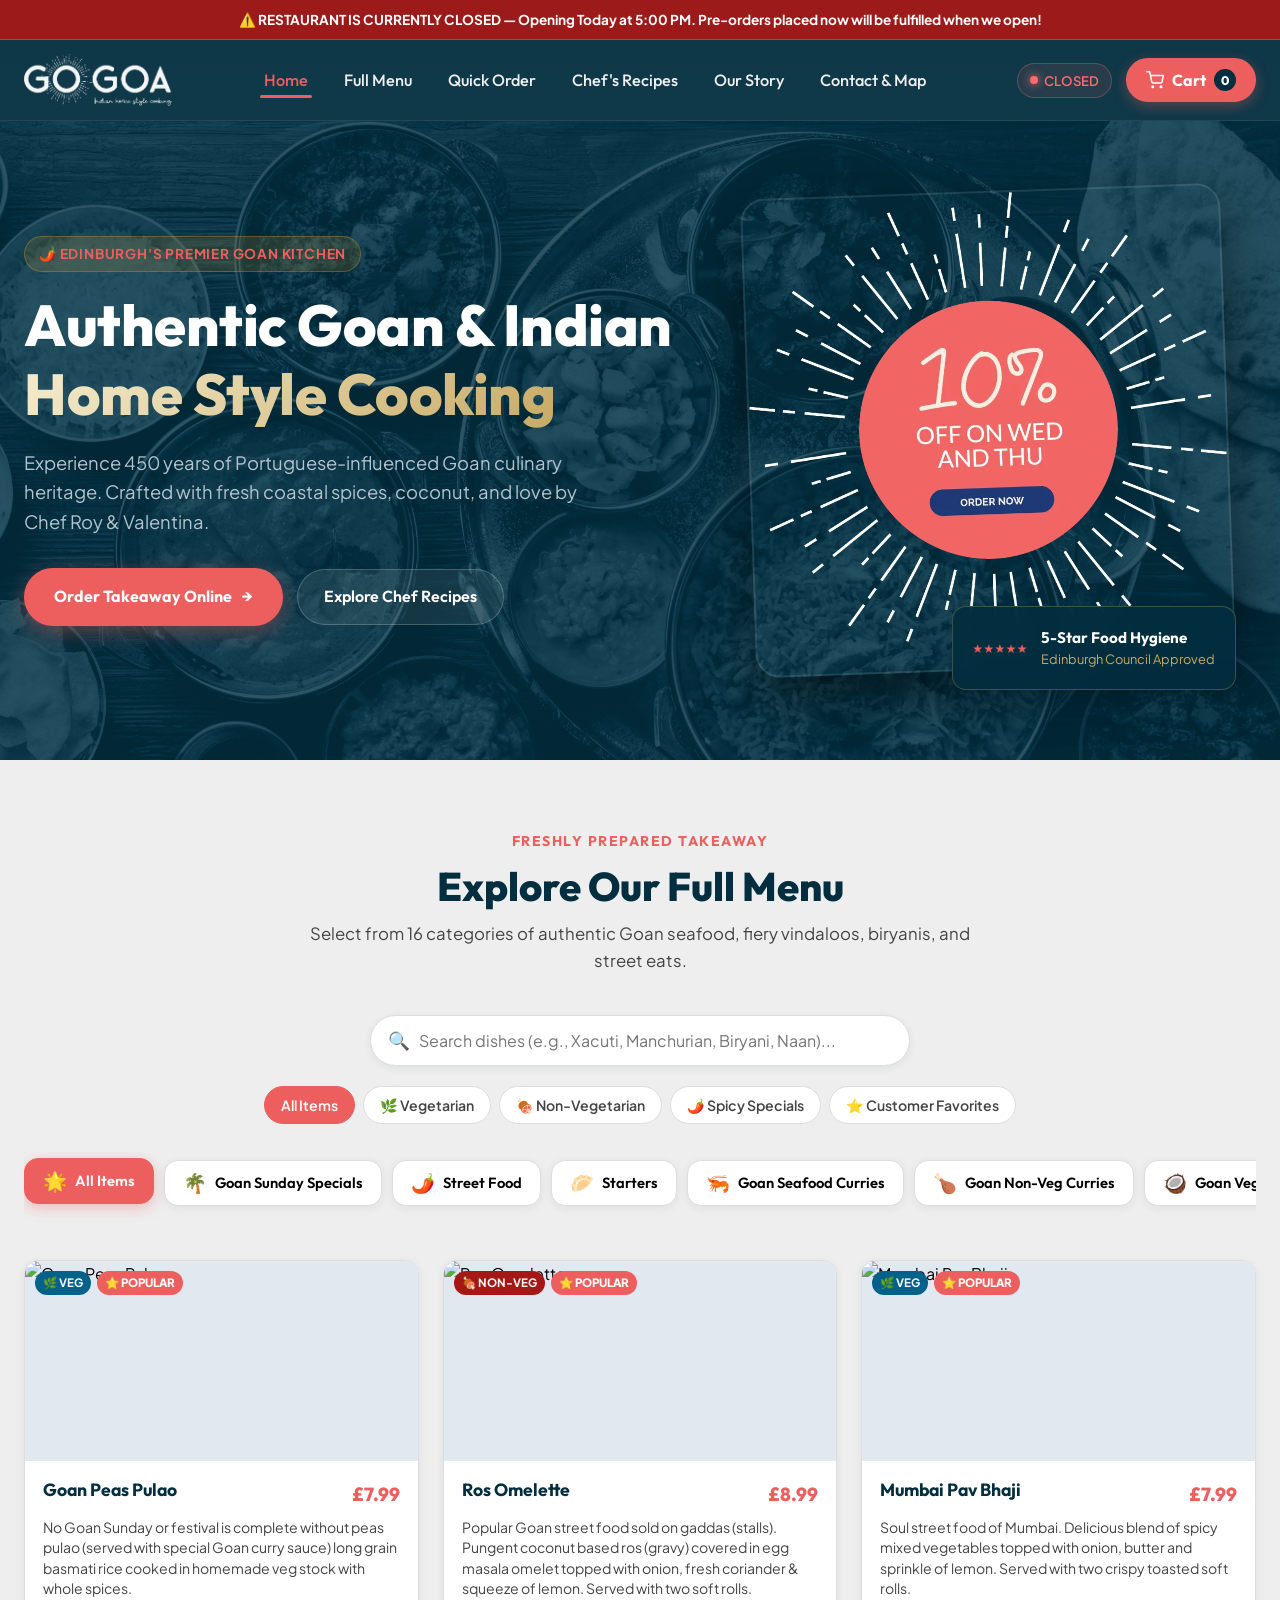
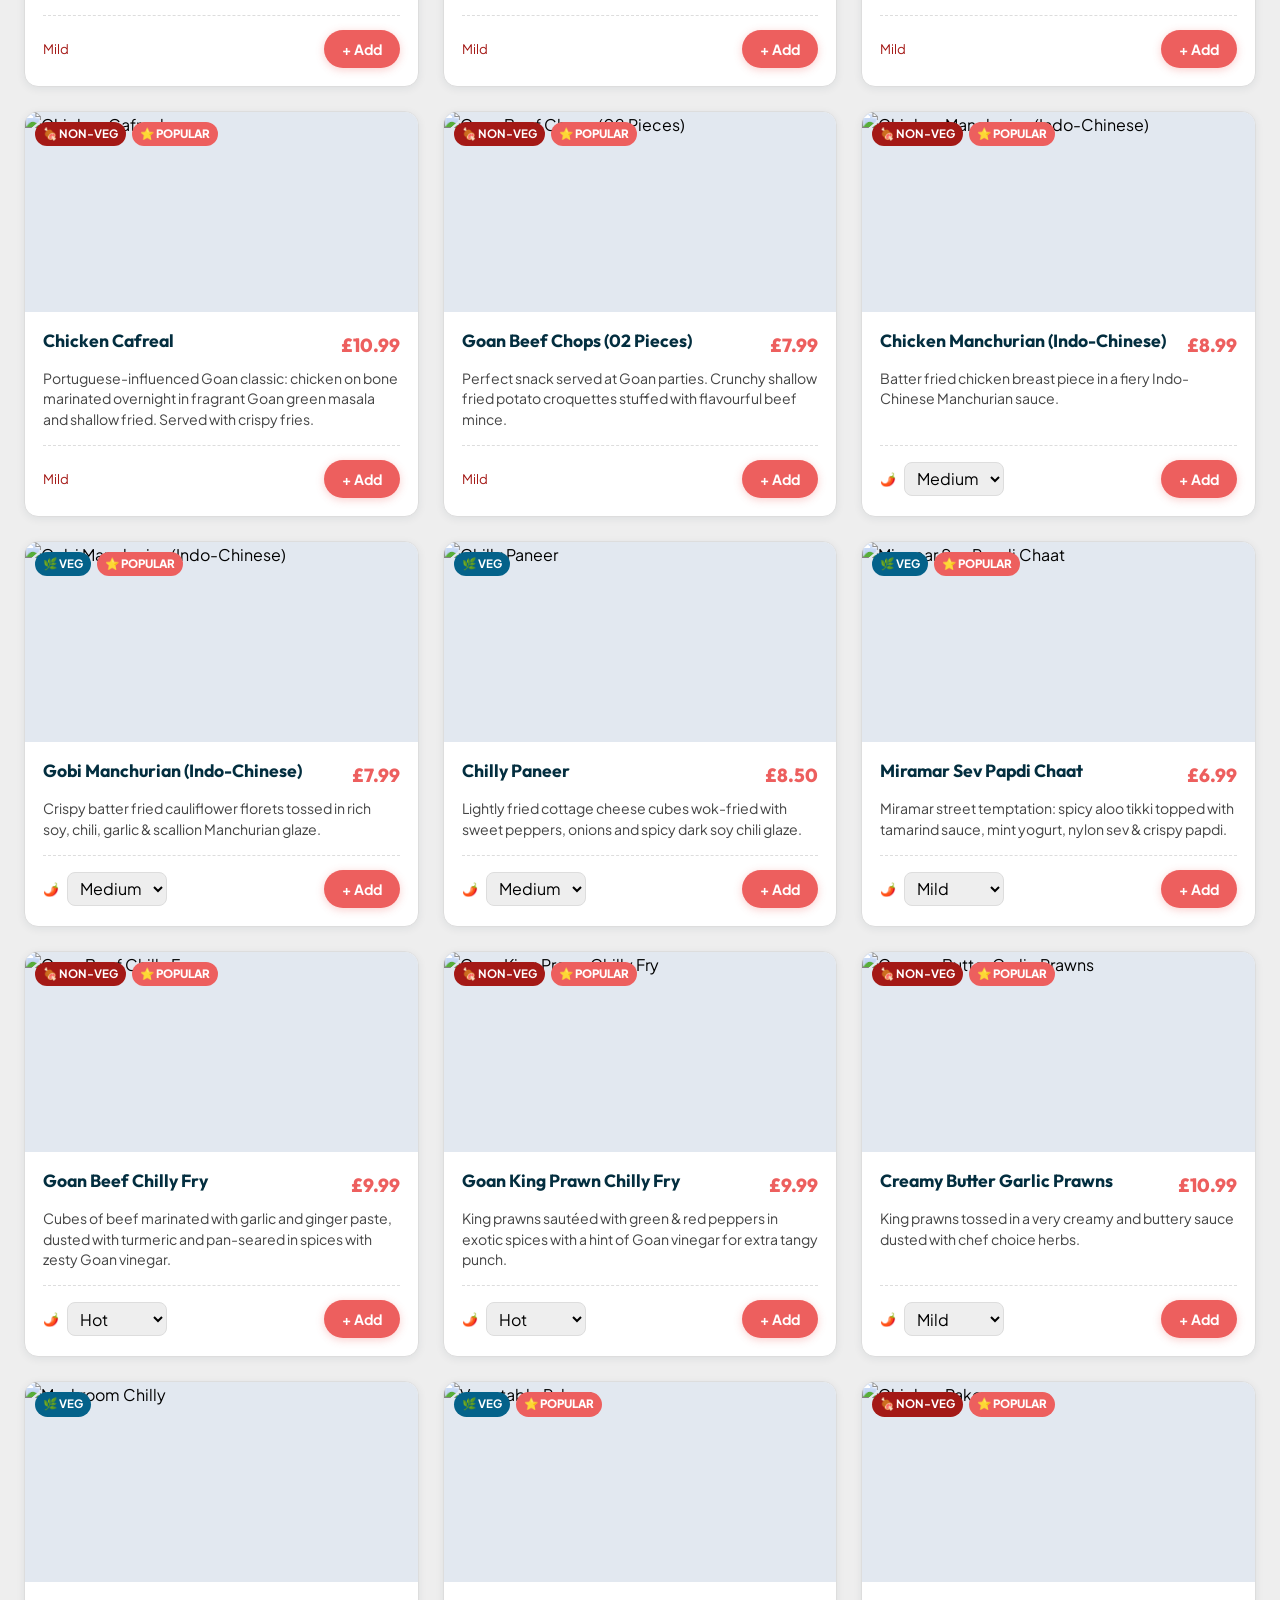
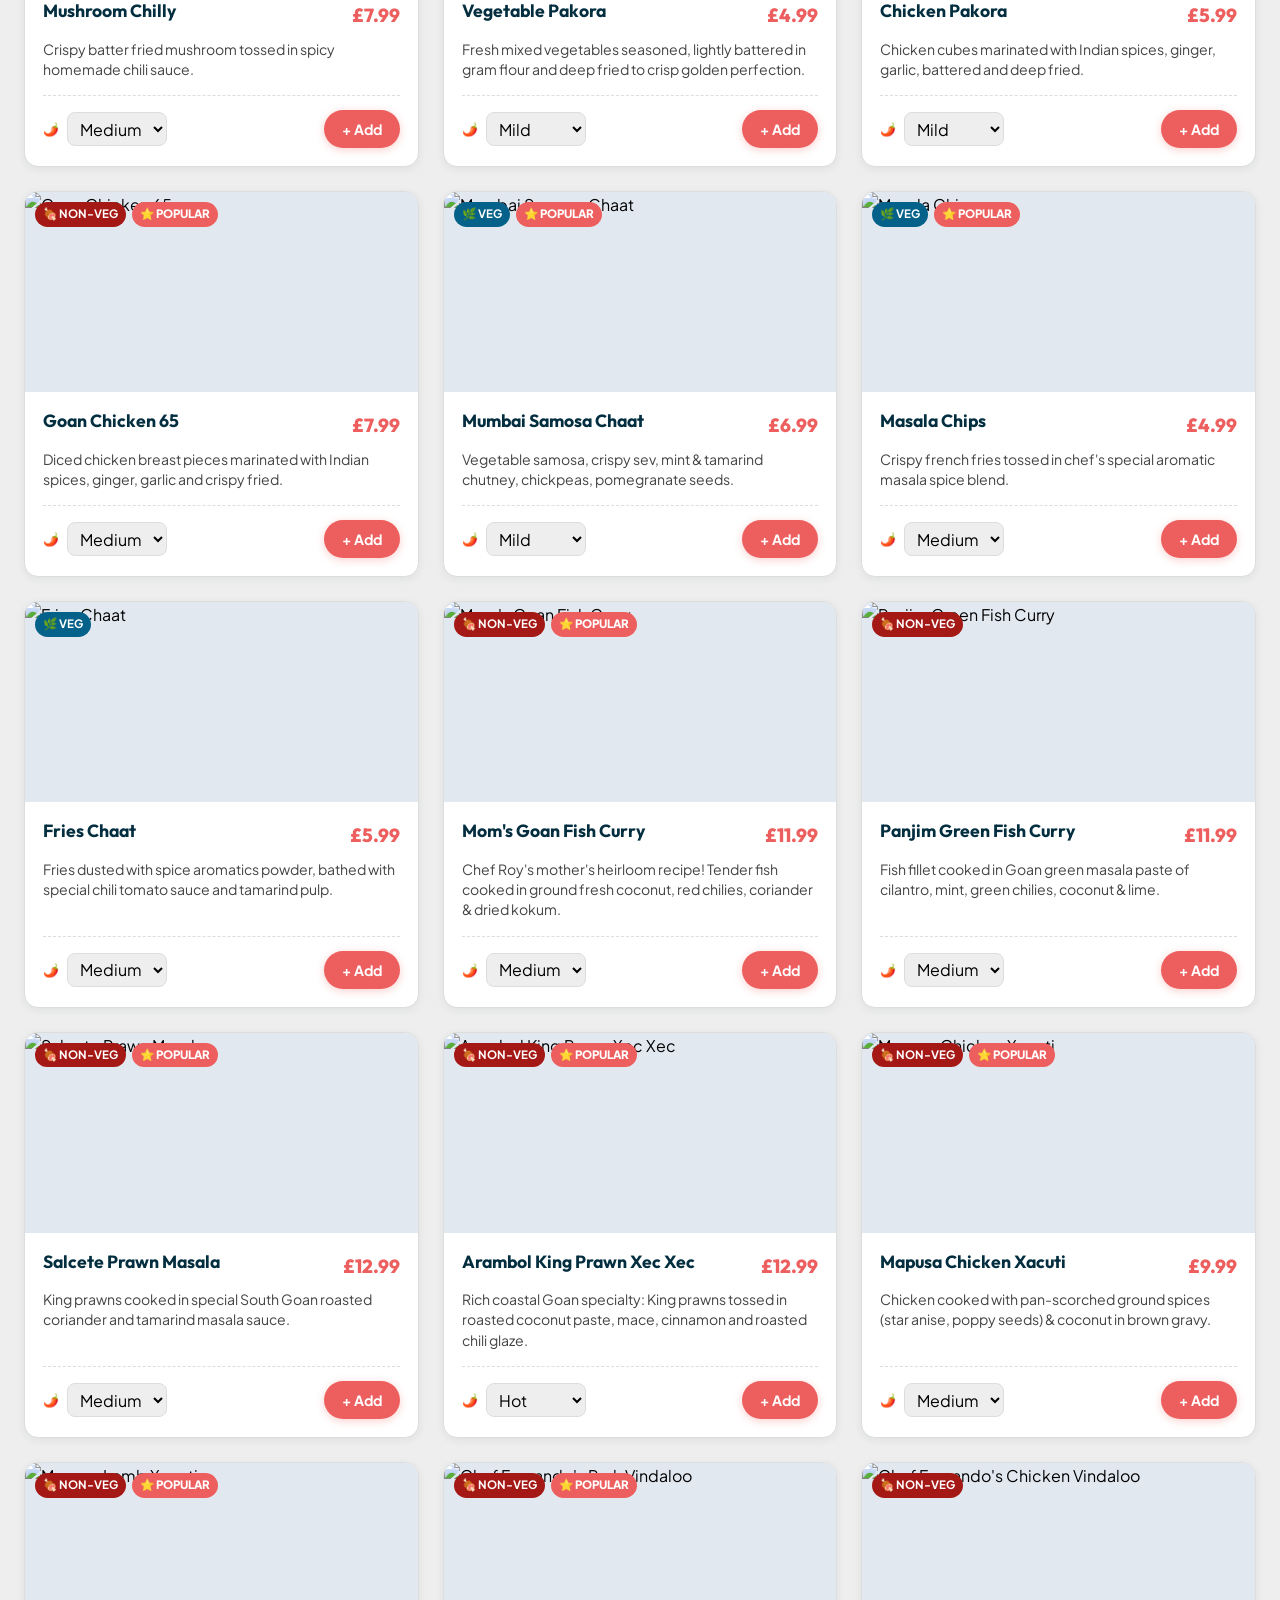
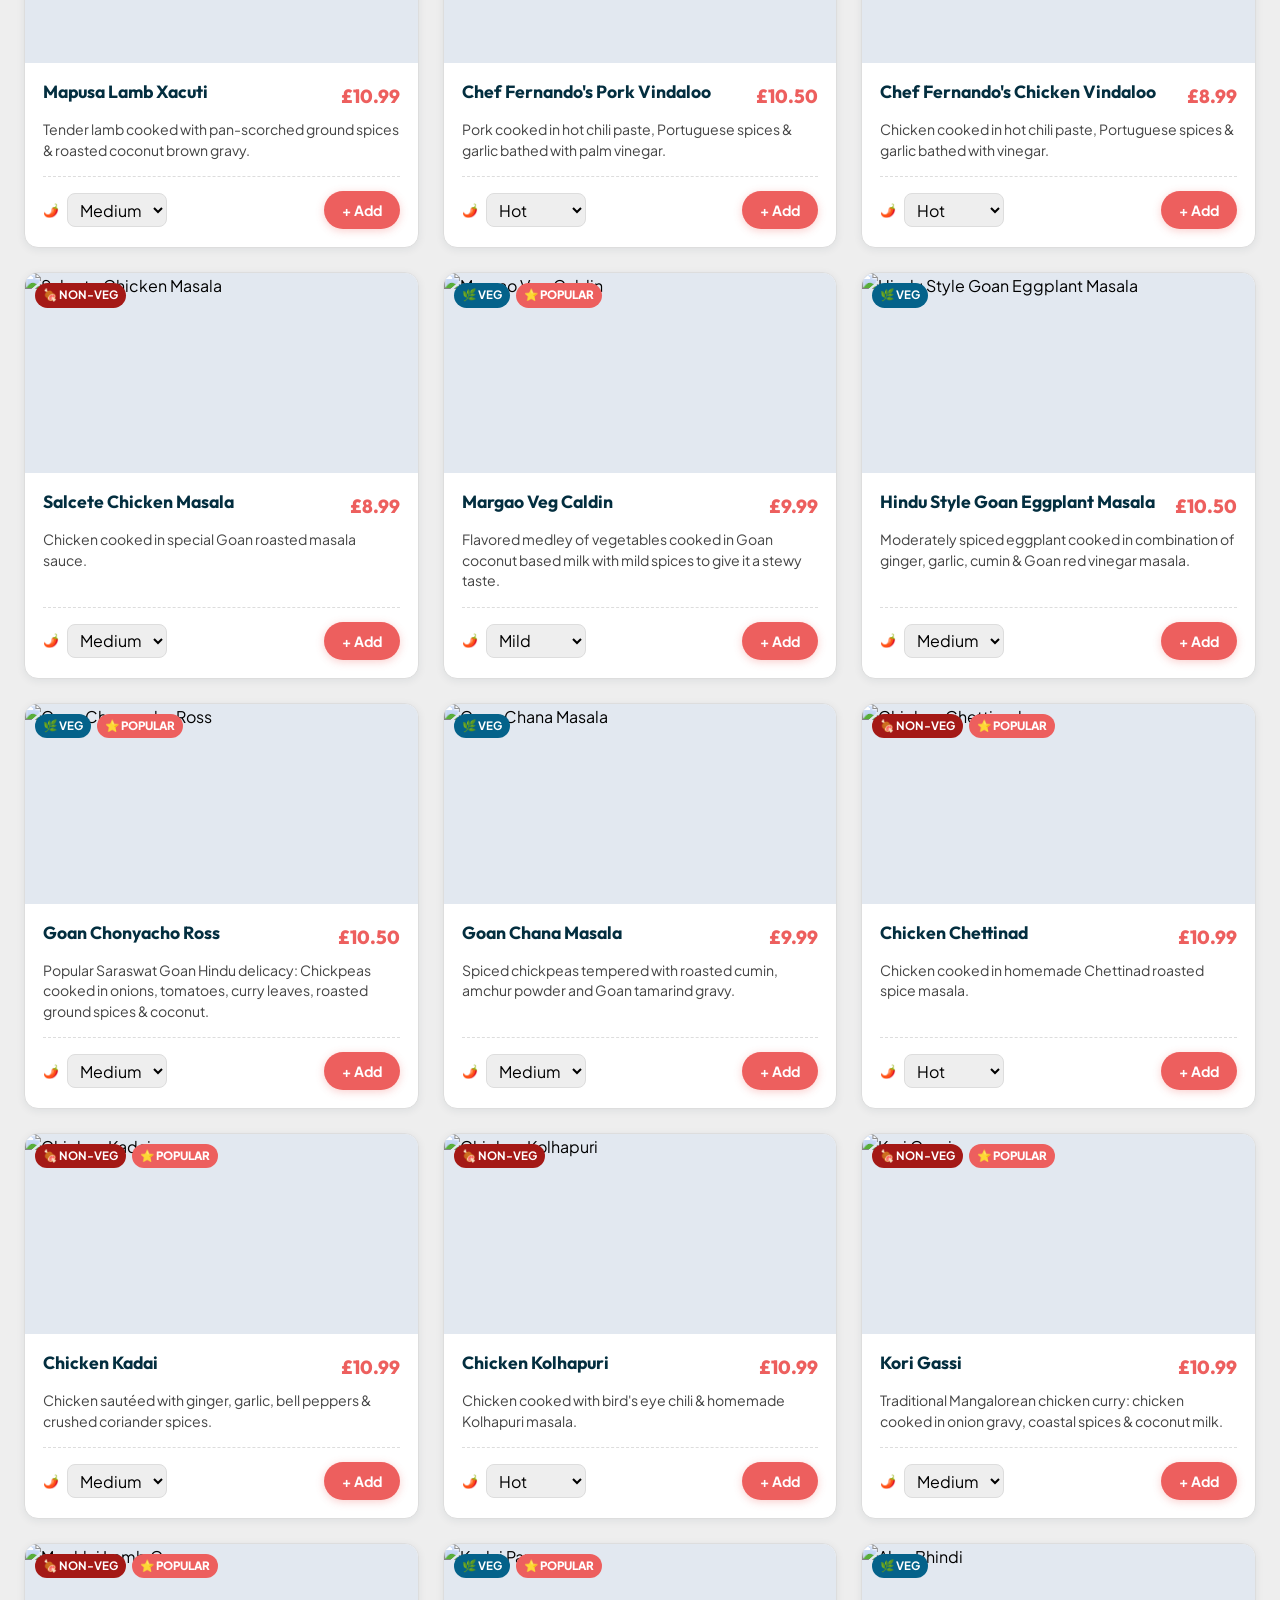
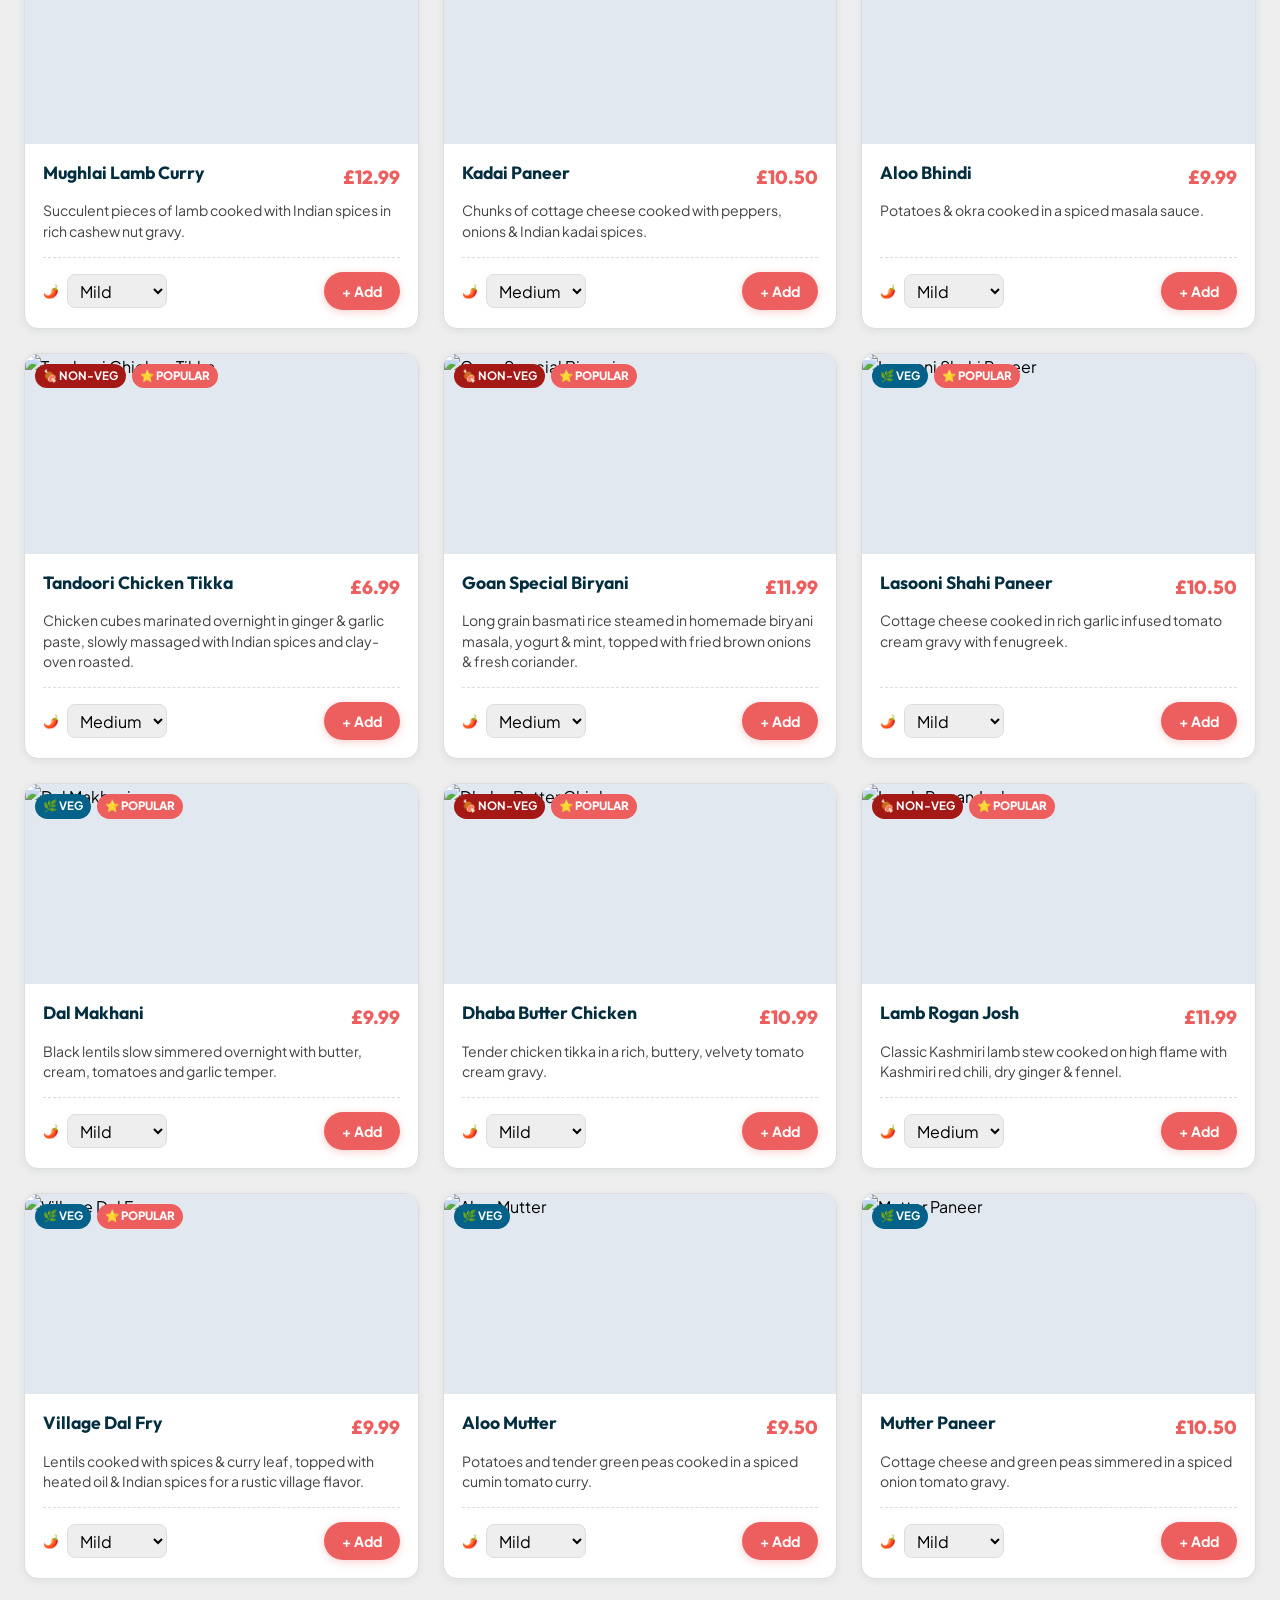
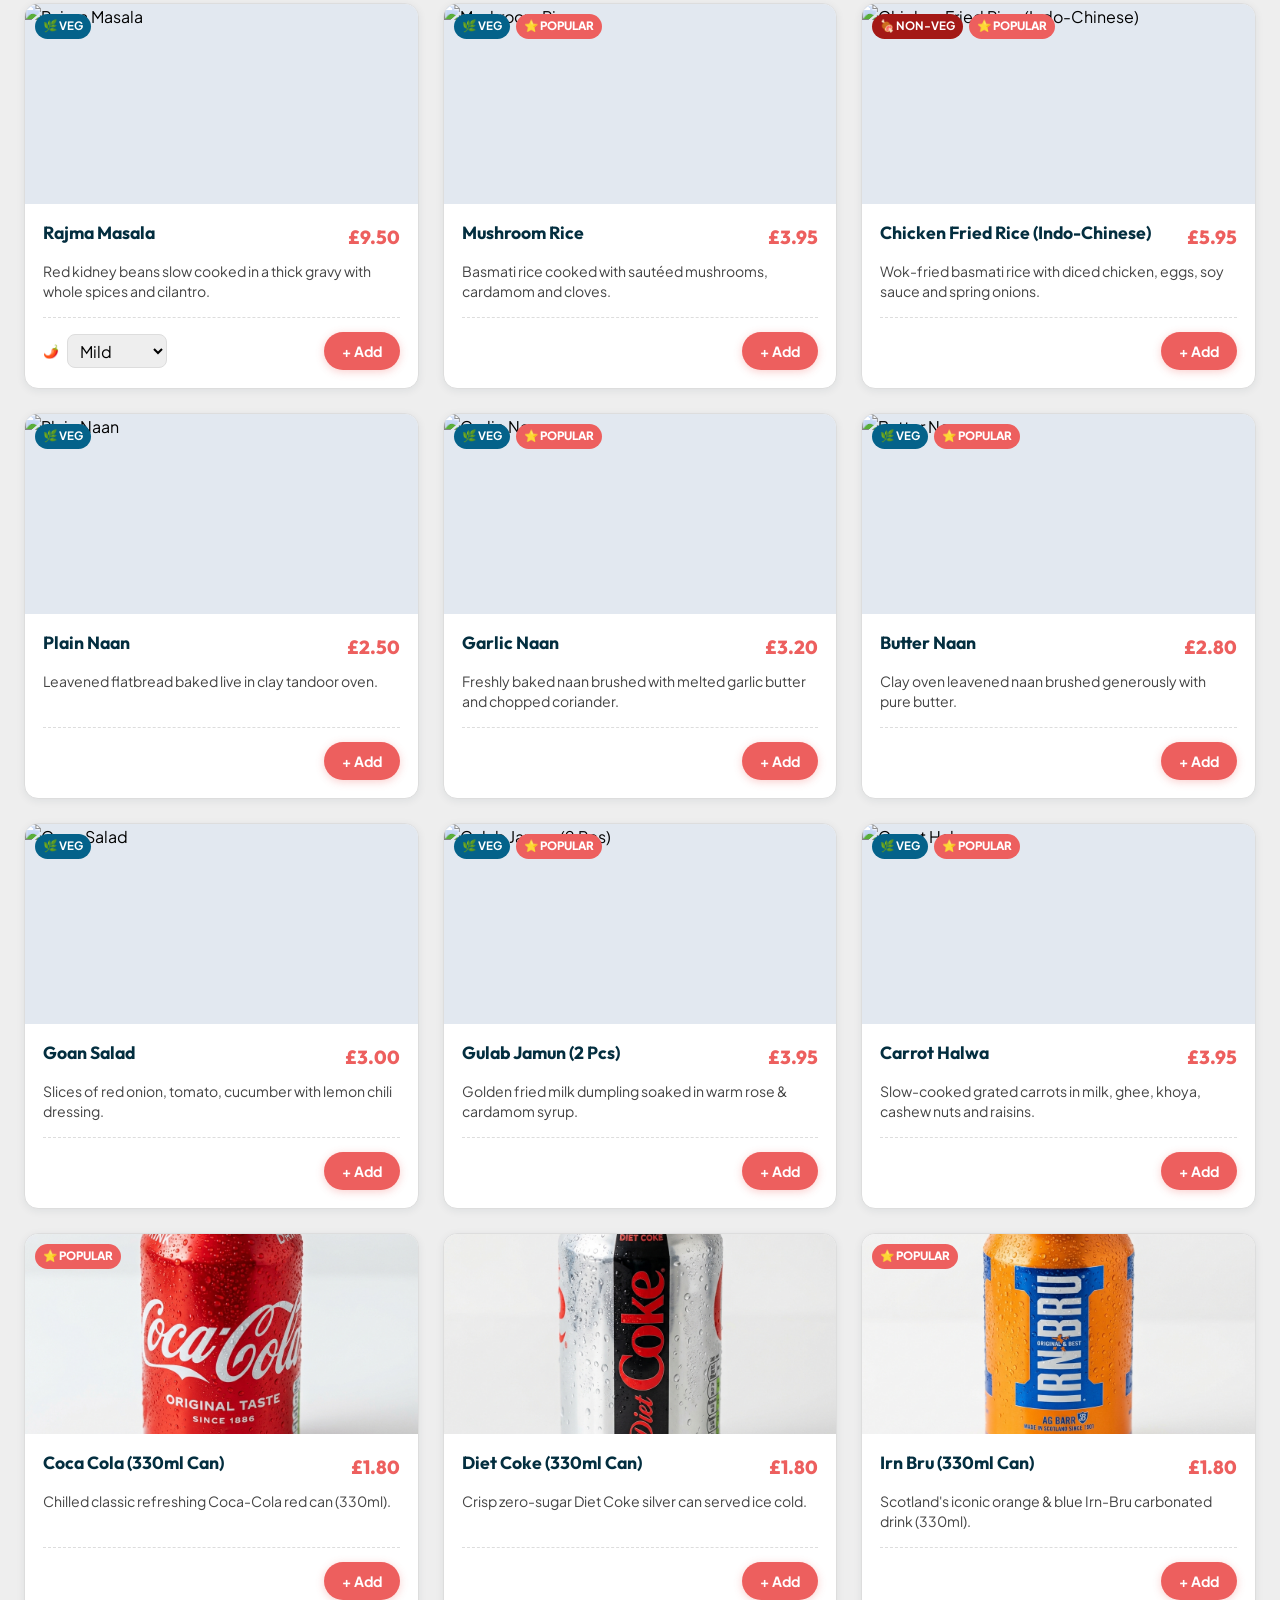
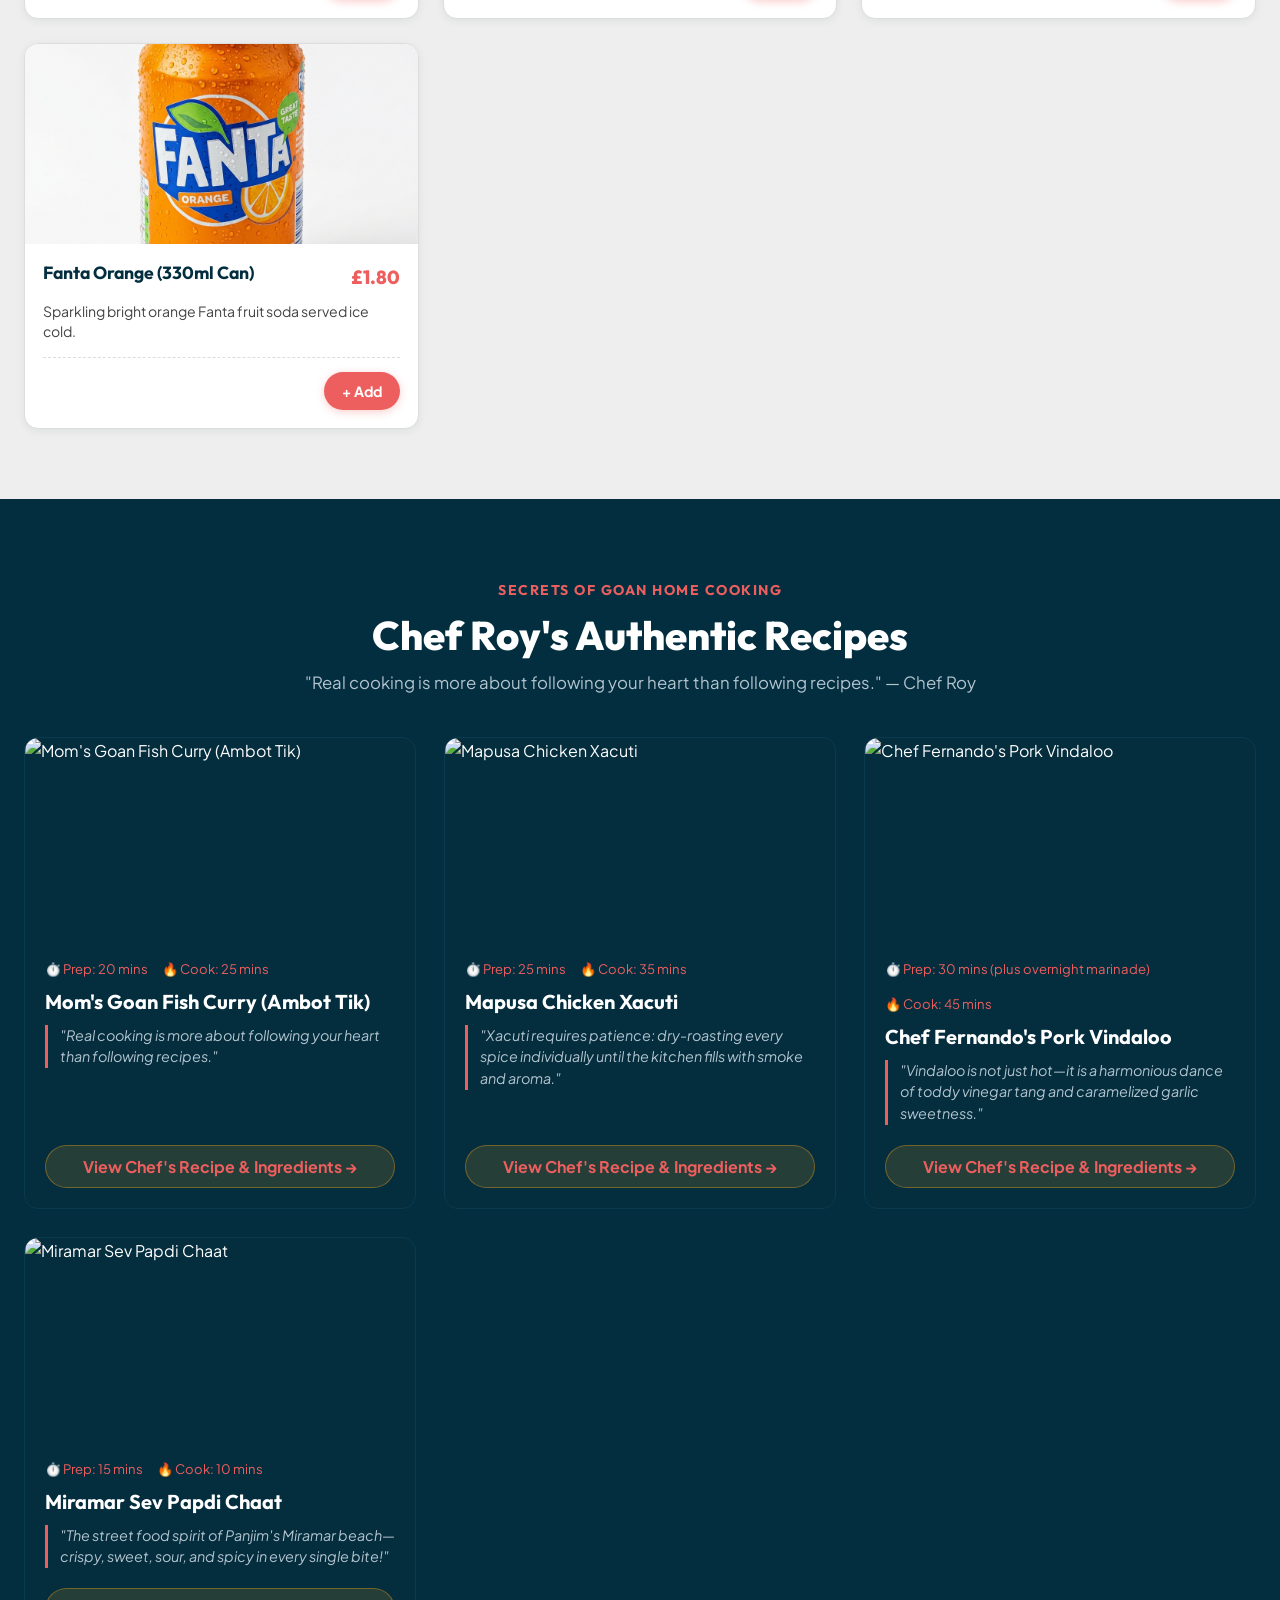
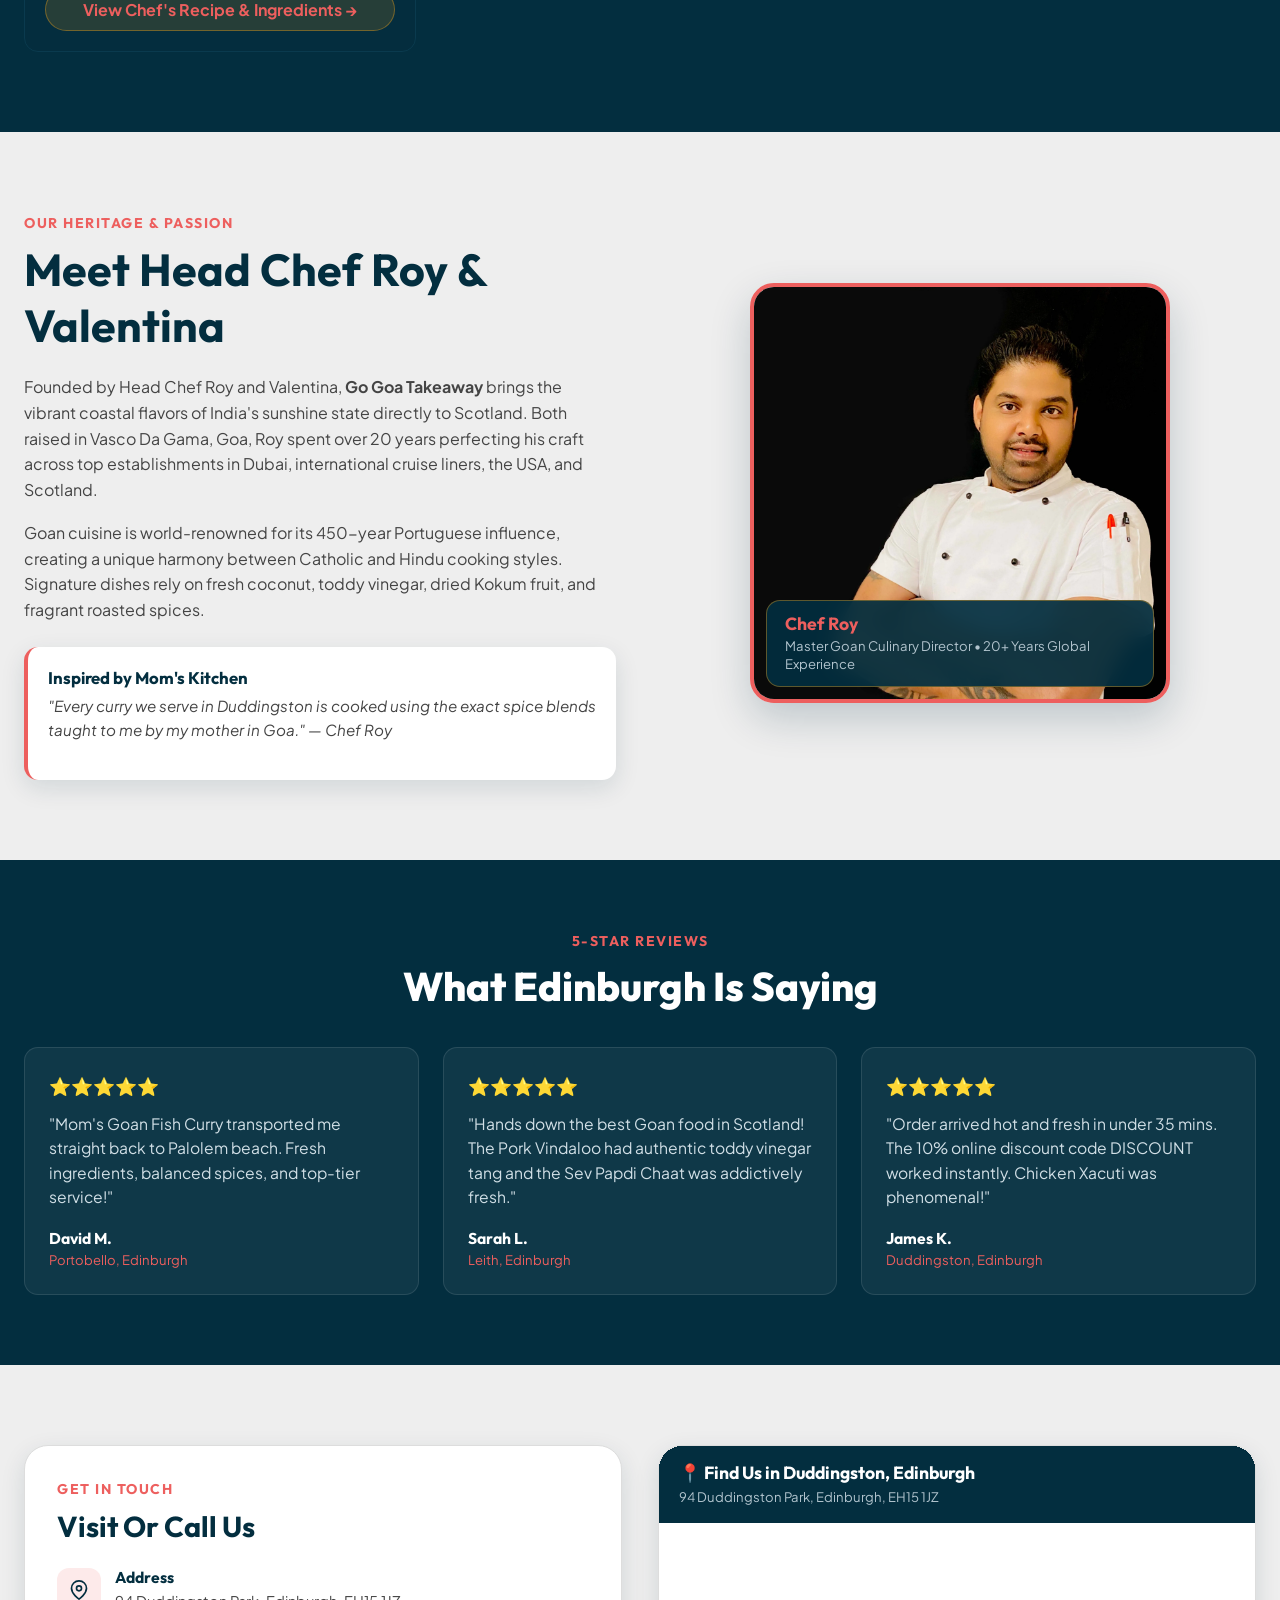
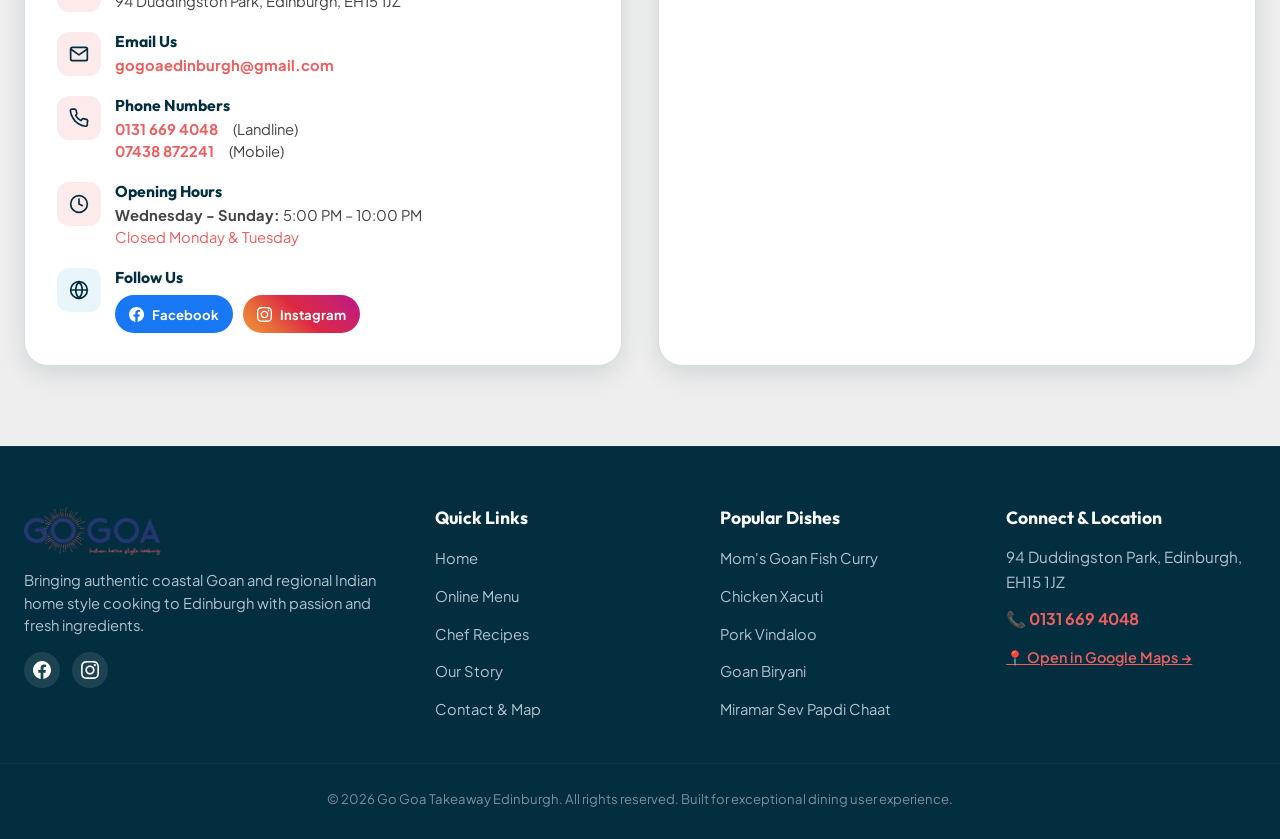
==== commit 45e72870: "refactor: enhance global CSS responsive design and update navigation component structure for mobile-" ====
--- a/index.html
+++ b/index.html
@@ -2,7 +2,7 @@
 <html lang="en-GB">
 <head>
   <meta charset="UTF-8">
-  <meta name="viewport" content="width=device-width, initial-scale=1.0">
+  <meta name="viewport" content="width=device-width, initial-scale=1.0, viewport-fit=cover">
   <title>Go Goa Takeaway | Edinburgh's Best Authentic Goan & Indian Food</title>
   <meta name="description" content="Order authentic Goan and Indian home style cooking freshly prepared for pickup and delivery in Edinburgh. Enjoy 10% OFF online orders with code DISCOUNT.">
   
@@ -10,7 +10,7 @@
   <link rel="icon" type="image/jpg" href="https://gogoaedinburgh.co.uk/wp-content/uploads/2022/07/cropped-go-goa-indian-food-delivery-in-edinburgh-favicon--270x270.jpg">
 
   <!-- Stylesheet -->
-  <link rel="stylesheet" href="styles.css?v=105">
+  <link rel="stylesheet" href="styles.css?v=108">
 </head>
 <body>
 
@@ -227,12 +227,12 @@
         </div>
       </div>
 
-      <div class="story-chef-container" style="text-align: center;">
-        <div style="position: relative; display: inline-block;">
-          <img src="images/chef-roy.jpg" alt="Head Chef Roy" style="border-radius: var(--radius-lg); box-shadow: var(--shadow-lg); border: 4px solid var(--accent-gold); max-width: 420px; width: 100%; height: auto;" />
-          <div style="position: absolute; bottom: 20px; left: 20px; right: 20px; background: rgba(3, 46, 63, 0.9); backdrop-filter: blur(10px); padding: 14px 20px; border-radius: var(--radius-md); color: white; border: 1px solid rgba(230, 159, 29, 0.4);">
-            <h4 style="color: var(--accent-gold); margin: 0;">Chef Roy</h4>
-            <p style="margin: 2px 0 0 0; font-size: 0.85rem; color: #B2C4CE;">Master Goan Culinary Director • 20+ Years Global Experience</p>
+      <div class="story-chef-container">
+        <div class="story-chef-wrapper">
+          <img src="images/chef-roy.jpg" alt="Head Chef Roy" class="story-chef-img" />
+          <div class="story-chef-badge">
+            <h4>Chef Roy</h4>
+            <p>Master Goan Culinary Director • 20+ Years Global Experience</p>
           </div>
         </div>
       </div>
@@ -349,16 +349,14 @@
       </div>
 
       <!-- Interactive Google Map Embed Card -->
-      <div class="contact-card" style="padding: 0; overflow: hidden; border-radius: var(--radius-lg); position: relative; min-height: 420px;">
-        <div style="padding: 20px 24px; background: var(--primary-navy); color: white;">
-          <h4 style="color: white; margin: 0; font-size: 1.2rem;">📍 Find Us in Duddingston, Edinburgh</h4>
-          <p style="color: #B2C4CE; font-size: 0.85rem; margin: 2px 0 0 0;">94 Duddingston Park, Edinburgh, EH15 1JZ</p>
+      <div class="contact-card map-card">
+        <div class="map-header">
+          <h4>📍 Find Us in Duddingston, Edinburgh</h4>
+          <p>94 Duddingston Park, Edinburgh, EH15 1JZ</p>
         </div>
         <iframe 
           src="https://maps.google.com/maps?q=94%20Duddingston%20Park,%20Edinburgh,%20EH15%201JZ&t=&z=15&ie=UTF8&iwloc=&output=embed" 
-          width="100%" 
-          height="360" 
-          style="border:0;" 
+          class="map-iframe" 
           allowfullscreen="" 
           loading="lazy" 
           referrerpolicy="no-referrer-when-downgrade">
@@ -426,12 +424,12 @@
 
   <!-- Restaurant Closed Pre-Order Notification Modal -->
   <div class="modal-overlay" id="closed-modal">
-    <div class="modal-card" style="max-width: 500px; padding: 32px; text-align: center;">
+    <div class="modal-card closed-modal-card">
       <button class="modal-close-btn" id="close-closed-modal">&times;</button>
-      <div style="font-size: 3.5rem; margin-bottom: 12px;">🕒</div>
-      <h3 style="color: var(--primary-navy); font-size: 1.8rem; margin-bottom: 8px;">We Are Currently Closed</h3>
-      <p style="color: var(--accent-saffron); font-weight: 700; font-size: 1.1rem; margin-bottom: 16px;" id="closed-modal-opening-text">Opening Today at 5:00 PM (17:00)</p>
-      <p style="color: var(--text-muted); font-size: 0.95rem; line-height: 1.6; margin-bottom: 24px;">
+      <div style="font-size: 3rem; margin-bottom: 12px;">🕒</div>
+      <h3 style="color: var(--primary-navy); font-size: clamp(1.4rem, 3.5vw, 1.8rem); margin-bottom: 8px;">We Are Currently Closed</h3>
+      <p style="color: var(--accent-saffron); font-weight: 700; font-size: 1.05rem; margin-bottom: 14px;" id="closed-modal-opening-text">Opening Today at 5:00 PM (17:00)</p>
+      <p style="color: var(--text-muted); font-size: 0.92rem; line-height: 1.55; margin-bottom: 22px;">
         Our kitchen opens Wednesday to Sunday, 5:00 PM to 10:00 PM. You can pre-select your items now, and your order will be scheduled for fulfillment when we open at 5:00 PM!
       </p>
       <button class="btn-primary" id="understand-preorder-btn" style="width: 100%; justify-content: center;">
@@ -514,7 +512,7 @@
   </nav>
 
   <!-- JavaScript Files -->
-  <script src="data.js?v=105"></script>
-  <script src="app.js?v=105"></script>
+  <script src="data.js?v=108"></script>
+  <script src="app.js?v=108"></script>
 </body>
 </html>
--- a/styles.css
+++ b/styles.css
@@ -1,5 +1,6 @@
 /* -------------------------------------------------------------
  * GO GOA TAKEAWAY & RESTAURANT - LUXURY DESIGN SYSTEM
+ * Mobile-First, Stable, Responsive across all Phone Formats
  * ------------------------------------------------------------- */
 
 @import url('https://fonts.googleapis.com/css2?family=Outfit:wght@400;500;600;700;800&family=Plus+Jakarta+Sans:ital,wght@0,400;0,500;0,600;0,700;1,400&display=swap');
@@ -62,8 +63,9 @@
   --transition: all 0.3s cubic-bezier(0.16, 1, 0.3, 1);
 }
 
-
-/* Reset & Global Base Styles */
+/* -------------------------------------------------------------
+ * Reset & Global Base Styles
+ * ------------------------------------------------------------- */
 *, *::before, *::after {
   box-sizing: border-box;
   margin: 0;
@@ -73,6 +75,8 @@
 html {
   scroll-behavior: smooth;
   font-size: 16px;
+  -webkit-text-size-adjust: 100%;
+  overflow-x: hidden;
 }
 
 body {
@@ -81,6 +85,10 @@
   color: var(--text-dark);
   line-height: 1.6;
   overflow-x: hidden;
+  position: relative;
+  width: 100%;
+  min-height: 100vh;
+  -webkit-font-smoothing: antialiased;
 }
 
 h1, h2, h3, h4, h5, h6 {
@@ -88,16 +96,24 @@
   font-weight: 700;
   line-height: 1.25;
   color: var(--primary-navy);
+  overflow-wrap: break-word;
+  word-wrap: break-word;
+}
+
+p {
+  overflow-wrap: break-word;
+  word-wrap: break-word;
 }
 
 a {
   text-decoration: none;
   color: inherit;
+  -webkit-tap-highlight-color: transparent;
 }
 
 button, input, select, textarea {
   font-family: inherit;
-  font-size: inherit;
+  font-size: 1rem;
   outline: none;
 }
 
@@ -105,6 +121,8 @@
   cursor: pointer;
   border: none;
   background: none;
+  -webkit-tap-highlight-color: transparent;
+  touch-action: manipulation;
 }
 
 img {
@@ -114,9 +132,11 @@
 }
 
 .container {
-  width: 92%;
+  width: 100%;
   max-width: 1280px;
   margin: 0 auto;
+  padding: 0 24px;
+  box-sizing: border-box;
 }
 
 /* -------------------------------------------------------------
@@ -126,14 +146,41 @@
   display: none;
   background: #9C1A1A;
   color: #FFFFFF;
-  padding: 8px 16px;
+  padding: 10px 16px;
   font-size: 0.85rem;
   font-weight: 700;
   text-align: center;
   border-bottom: 1px solid rgba(255, 255, 255, 0.2);
-}
-
-/* Announcement bar removed — dynamic discount notice handled in cart */
+  line-height: 1.4;
+}
+
+/* -------------------------------------------------------------
+ * Dynamic Discount Announcement Bar (shown on Wed/Thu)
+ * ------------------------------------------------------------- */
+.dynamic-promo-bar {
+  background: linear-gradient(90deg, var(--primary-navy) 0%, var(--primary-teal) 100%);
+  color: var(--text-white);
+  padding: 10px 16px;
+  font-size: 0.88rem;
+  font-weight: 600;
+  text-align: center;
+  position: relative;
+  z-index: 1001;
+  border-bottom: 2px solid var(--accent-gold);
+  line-height: 1.4;
+}
+
+.dynamic-promo-bar .promo-code-badge {
+  background: var(--accent-gold);
+  color: var(--primary-navy);
+  padding: 2px 10px;
+  border-radius: var(--radius-full);
+  font-weight: 800;
+  letter-spacing: 0.5px;
+  margin-left: 6px;
+  font-size: 0.82rem;
+  display: inline-block;
+}
 
 /* -------------------------------------------------------------
  * Discount Notice in Cart
@@ -150,31 +197,6 @@
   text-align: center;
 }
 
-/* Dynamic discount announcement bar (shown by JS on Wed/Thu) */
-.dynamic-promo-bar {
-  background: linear-gradient(90deg, var(--primary-navy) 0%, var(--primary-teal) 100%);
-  color: var(--text-white);
-  padding: 10px 16px;
-  font-size: 0.9rem;
-  font-weight: 600;
-  text-align: center;
-  position: relative;
-  z-index: 1001;
-  border-bottom: 2px solid var(--accent-gold);
-}
-
-.dynamic-promo-bar .promo-code-badge {
-  background: var(--accent-gold);
-  color: var(--primary-navy);
-  padding: 2px 10px;
-  border-radius: var(--radius-full);
-  font-weight: 800;
-  letter-spacing: 0.5px;
-  margin-left: 6px;
-  font-size: 0.85rem;
-}
-
-
 /* -------------------------------------------------------------
  * Main Header & Navigation
  * ------------------------------------------------------------- */
@@ -187,6 +209,7 @@
   -webkit-backdrop-filter: blur(16px);
   border-bottom: 1px solid rgba(255, 255, 255, 0.08);
   transition: var(--transition);
+  padding-top: env(safe-area-inset-top, 0px);
 }
 
 .header-container {
@@ -194,19 +217,19 @@
   align-items: center;
   justify-content: space-between;
   height: 80px;
+  gap: 16px;
 }
 
 .brand-logo {
   display: flex;
   align-items: center;
-}
-
-/* Logo displayed directly on dark header — brightness filter makes it fully visible */
+  flex-shrink: 0;
+}
+
 .header-logo-img {
-  height: 54px;
+  height: 52px;
   width: auto;
   display: block;
-  /* Makes the logo render bright/white on the dark navy header */
   filter: brightness(0) invert(1);
   opacity: 0.95;
   transition: var(--transition);
@@ -220,18 +243,19 @@
 .nav-links {
   display: flex;
   align-items: center;
-  gap: 32px;
+  gap: 28px;
   list-style: none;
 }
 
 .nav-link {
   color: var(--text-light);
   font-family: 'Outfit', sans-serif;
-  font-size: 1.05rem;
+  font-size: 1.02rem;
   font-weight: 500;
   padding: 8px 4px;
   position: relative;
   transition: var(--transition);
+  white-space: nowrap;
 }
 
 .nav-link::after {
@@ -248,68 +272,20 @@
 
 .nav-link:hover,
 .nav-link.active {
-  color: var(--accent-saffron);  /* Official: #ED5F5E coral red */
+  color: var(--accent-saffron);
 }
 
 .nav-link:hover::after,
 .nav-link.active::after {
   width: 100%;
-  background: var(--accent-saffron);  /* Official coral underline */
+  background: var(--accent-saffron);
 }
 
 .header-actions {
   display: flex;
   align-items: center;
-  gap: 16px;
-}
-
-.header-socials {
-  display: flex;
-  align-items: center;
-  gap: 8px;
-}
-
-.social-icon-btn {
-  width: 36px;
-  height: 36px;
-  border-radius: 50%;
-  background: rgba(255, 255, 255, 0.1);
-  color: white;
-  display: flex;
-  align-items: center;
-  justify-content: center;
-  transition: var(--transition);
-}
-
-.social-icon-btn:hover {
-  background: var(--accent-gold);
-  color: var(--primary-navy);
-  transform: translateY(-2px);
-}
-
-.btn-social-chip {
-  display: inline-flex;
-  align-items: center;
-  gap: 8px;
-  padding: 8px 16px;
-  border-radius: var(--radius-full);
-  font-size: 0.85rem;
-  font-weight: 700;
-  color: white;
-  transition: var(--transition);
-}
-
-.btn-social-chip.facebook {
-  background: #1877F2;
-}
-
-.btn-social-chip.instagram {
-  background: linear-gradient(45deg, #f09433 0%, #e6683c 25%, #dc2743 50%, #cc2366 75%, #bc1888 100%);
-}
-
-.btn-social-chip:hover {
-  transform: translateY(-2px);
-  box-shadow: 0 6px 16px rgba(0,0,0,0.2);
+  gap: 14px;
+  flex-shrink: 0;
 }
 
 .status-badge {
@@ -319,10 +295,12 @@
   background: rgba(255, 255, 255, 0.1);
   border: 1px solid rgba(255, 255, 255, 0.15);
   color: #55E6A5;
-  font-size: 0.85rem;
+  font-size: 0.82rem;
   font-weight: 600;
-  padding: 6px 14px;
+  padding: 6px 12px;
   border-radius: var(--radius-full);
+  white-space: nowrap;
+  flex-shrink: 0;
 }
 
 .status-badge.closed {
@@ -336,8 +314,9 @@
   height: 8px;
   background-color: currentColor;
   border-radius: 50%;
-  box-shadow: 0 0 10px currentColor;
+  box-shadow: 0 0 8px currentColor;
   animation: pulse 2s infinite;
+  flex-shrink: 0;
 }
 
 @keyframes pulse {
@@ -348,18 +327,21 @@
 
 .cart-btn {
   position: relative;
-  background: #ED5F5E;            /* #ED5F5E Primary CTA colour */
+  background: #ED5F5E;
   color: #FFFFFF;
   font-family: 'Outfit', sans-serif;
   font-weight: 700;
-  padding: 10px 20px;
+  padding: 9px 18px;
   border-radius: var(--radius-full);
   display: flex;
   align-items: center;
-  gap: 10px;
+  gap: 8px;
   border: 2px solid #ED5F5E;
   transition: var(--transition);
   box-shadow: 0 4px 14px rgba(237, 95, 94, 0.35);
+  white-space: nowrap;
+  flex-shrink: 0;
+  min-height: 40px;
 }
 
 .cart-btn:hover {
@@ -369,13 +351,14 @@
 }
 
 .cart-count {
-  background: #032E3F;         /* Dark navy for high contrast count badge */
+  background: #032E3F;
   color: #FFFFFF;
-  font-size: 0.8rem;
+  font-size: 0.78rem;
   font-weight: 800;
-  width: 22px;
+  min-width: 22px;
   height: 22px;
-  border-radius: 50%;
+  padding: 0 6px;
+  border-radius: var(--radius-full);
   display: flex;
   align-items: center;
   justify-content: center;
@@ -387,16 +370,18 @@
 .mobile-menu-toggle {
   display: none;
   flex-direction: column;
-  justify-content: space-between;
+  justify-content: center;
+  gap: 5px;
   width: 42px;
-  height: 40px;
-  padding: 10px 9px;
+  height: 42px;
+  padding: 8px;
   background: rgba(255, 255, 255, 0.08);
   border: 1px solid rgba(255, 255, 255, 0.15);
   border-radius: var(--radius-sm);
   cursor: pointer;
   transition: var(--transition);
   z-index: 1002;
+  flex-shrink: 0;
 }
 
 .mobile-menu-toggle:hover,
@@ -415,7 +400,7 @@
 }
 
 .mobile-menu-toggle.active .hamburger-line:nth-child(1) {
-  transform: translateY(8px) rotate(45deg);
+  transform: translateY(7px) rotate(45deg);
 }
 
 .mobile-menu-toggle.active .hamburger-line:nth-child(2) {
@@ -424,7 +409,7 @@
 }
 
 .mobile-menu-toggle.active .hamburger-line:nth-child(3) {
-  transform: translateY(-8px) rotate(-45deg);
+  transform: translateY(-7px) rotate(-45deg);
 }
 
 /* Mobile Nav Overlay Backdrop */
@@ -459,13 +444,18 @@
   display: flex;
   flex-direction: column;
   transform: translateX(100%);
-  transition: transform 0.35s cubic-bezier(0.16, 1, 0.3, 1);
+  visibility: hidden;
+  transition: transform 0.35s cubic-bezier(0.16, 1, 0.3, 1), visibility 0.35s;
   box-shadow: -10px 0 30px rgba(0, 0, 0, 0.5);
   overflow-y: auto;
+  -webkit-overflow-scrolling: touch;
+  padding-top: env(safe-area-inset-top, 0px);
+  padding-bottom: max(20px, env(safe-area-inset-bottom, 0px));
 }
 
 .mobile-nav-drawer.active {
   transform: translateX(0);
+  visibility: visible;
 }
 
 .mobile-drawer-header {
@@ -477,12 +467,12 @@
 }
 
 .drawer-logo .header-logo-img {
-  height: 40px;
+  height: 38px;
 }
 
 .drawer-close-btn {
-  width: 36px;
-  height: 36px;
+  width: 38px;
+  height: 38px;
   border-radius: 50%;
   background: rgba(255, 255, 255, 0.08);
   color: var(--text-white);
@@ -525,10 +515,13 @@
   font-size: 1.05rem;
   font-weight: 600;
   transition: var(--transition);
+  min-height: 48px;
 }
 
 .drawer-icon {
   font-size: 1.2rem;
+  width: 24px;
+  text-align: center;
 }
 
 .mobile-drawer-link:hover,
@@ -552,13 +545,14 @@
   align-items: center;
   justify-content: space-between;
   background: linear-gradient(135deg, var(--accent-gold) 0%, var(--accent-saffron) 100%);
-  color: var(--primary-navy);
+  color: #FFFFFF;
   font-weight: 800;
   padding: 14px 18px;
   border-radius: var(--radius-sm);
   font-size: 0.95rem;
   box-shadow: 0 4px 15px rgba(237, 95, 94, 0.3);
   transition: var(--transition);
+  min-height: 48px;
 }
 
 .drawer-contact-info {
@@ -581,7 +575,7 @@
   position: relative;
   background: var(--primary-navy);
   color: var(--text-white);
-  padding: 80px 0 100px 0;
+  padding: 70px 0 90px 0;
   overflow: hidden;
 }
 
@@ -611,65 +605,70 @@
   background: rgba(230, 159, 29, 0.15);
   border: 1px solid rgba(230, 159, 29, 0.3);
   color: var(--accent-gold);
-  font-size: 0.9rem;
+  font-size: 0.85rem;
   font-weight: 700;
   text-transform: uppercase;
-  letter-spacing: 1px;
-  padding: 6px 16px;
+  letter-spacing: 0.8px;
+  padding: 6px 14px;
   border-radius: var(--radius-full);
-  margin-bottom: 20px;
+  margin-bottom: 18px;
 }
 
 .hero-title {
-  font-size: 3.6rem;
+  font-size: clamp(2.2rem, 5vw + 0.5rem, 3.6rem);
   font-weight: 800;
   color: var(--text-white);
   margin-bottom: 20px;
   letter-spacing: -0.5px;
+  line-height: 1.2;
 }
 
 .hero-title span {
   color: var(--accent-gold);
-  background: linear-gradient(135deg, #F5EDD0 0%, #C8AA64 100%);  /* Official gold #c8aa64 */
+  background: linear-gradient(135deg, #F5EDD0 0%, #C8AA64 100%);
   -webkit-background-clip: text;
   background-clip: text;
   -webkit-text-fill-color: transparent;
 }
 
 .hero-subtitle {
-  font-size: 1.15rem;
+  font-size: clamp(0.98rem, 1.5vw + 0.5rem, 1.15rem);
   color: #B2C4CE;
-  margin-bottom: 36px;
+  margin-bottom: 32px;
   max-width: 580px;
+  line-height: 1.6;
 }
 
 .hero-ctas {
   display: flex;
   align-items: center;
-  gap: 16px;
+  gap: 14px;
   flex-wrap: wrap;
 }
 
 .btn-primary {
-  background: #ED5F5E;         /* #ED5F5E Primary CTA colour */
+  background: #ED5F5E;
   color: #FFFFFF;
   font-family: 'Outfit', sans-serif;
   font-weight: 700;
-  font-size: 1.05rem;
-  padding: 14px 32px;
+  font-size: 1rem;
+  padding: 14px 28px;
   border-radius: var(--radius-full);
   display: inline-flex;
   align-items: center;
+  justify-content: center;
   gap: 10px;
   border: 2px solid #ED5F5E;
   transition: var(--transition);
   box-shadow: 0 6px 20px rgba(237, 95, 94, 0.4);
+  min-height: 48px;
+  touch-action: manipulation;
 }
 
 .btn-primary:hover {
   background: #D94A49;
   border-color: #D94A49;
-  transform: translateY(-3px);
+  transform: translateY(-2px);
   box-shadow: 0 10px 28px rgba(237, 95, 94, 0.5);
 }
 
@@ -679,13 +678,16 @@
   color: var(--text-white);
   font-family: 'Outfit', sans-serif;
   font-weight: 600;
-  font-size: 1.05rem;
-  padding: 14px 28px;
+  font-size: 1rem;
+  padding: 14px 26px;
   border-radius: var(--radius-full);
   display: inline-flex;
   align-items: center;
+  justify-content: center;
   gap: 10px;
   transition: var(--transition);
+  min-height: 48px;
+  touch-action: manipulation;
 }
 
 .btn-secondary:hover {
@@ -696,6 +698,7 @@
 .hero-visual {
   position: relative;
   text-align: center;
+  width: 100%;
 }
 
 .hero-main-img {
@@ -719,33 +722,38 @@
   right: 20px;
   background: rgba(3, 46, 63, 0.95);
   backdrop-filter: blur(12px);
+  -webkit-backdrop-filter: blur(12px);
   border: 1px solid rgba(200, 170, 100, 0.3);
-  padding: 16px 22px;
+  padding: 14px 20px;
   border-radius: var(--radius-md);
   box-shadow: var(--shadow-lg);
   display: flex;
   align-items: center;
-  gap: 16px;
-  min-width: 220px;
+  gap: 14px;
+  max-width: 100%;
 }
 
 .hero-badge-floating img {
-  width: 64px;
-  height: 64px;
+  width: 54px;
+  height: 54px;
   object-fit: contain;
   flex-shrink: 0;
 }
 
+.hero-badge-text {
+  text-align: left;
+}
+
 .hero-badge-text h5 {
   color: #FFFFFF;
-  font-size: 1rem;
+  font-size: 0.95rem;
   font-weight: 700;
   margin-bottom: 2px;
 }
 
 .hero-badge-text p {
-  color: #C8AA64;              /* Official GoGoa champagne gold */
-  font-size: 0.82rem;
+  color: #C8AA64;
+  font-size: 0.8rem;
 }
 
 /* -------------------------------------------------------------
@@ -760,19 +768,19 @@
 
 .highlights-grid {
   display: grid;
-  grid-template-columns: repeat(auto-fit, minmax(260px, 1fr));
-  gap: 24px;
+  grid-template-columns: repeat(auto-fit, minmax(min(100%, 250px), 1fr));
+  gap: 20px;
 }
 
 .highlight-card {
   background: var(--bg-card);
-  padding: 24px 28px;
+  padding: 22px 24px;
   border-radius: var(--radius-md);
   box-shadow: var(--shadow-md);
   border: 1px solid var(--border-light);
   display: flex;
-  gap: 18px;
-  align-items: center;         /* centres icon with text block */
+  gap: 16px;
+  align-items: center;
   transition: var(--transition);
 }
 
@@ -783,12 +791,12 @@
 }
 
 .highlight-icon {
-  font-size: 2rem;
-  background: #E8F5FA;          /* Official light teal tint */
+  font-size: 1.8rem;
+  background: #E8F5FA;
   border: 2px solid rgba(3,46,63,0.10);
-  width: 58px;
-  height: 58px;
-  border-radius: 14px;
+  width: 52px;
+  height: 52px;
+  border-radius: 12px;
   display: flex;
   align-items: center;
   justify-content: center;
@@ -797,13 +805,13 @@
 }
 
 .highlight-info h4 {
-  font-size: 1.1rem;
+  font-size: 1.05rem;
   color: var(--primary-navy);
   margin-bottom: 4px;
 }
 
 .highlight-info p {
-  font-size: 0.9rem;
+  font-size: 0.88rem;
   color: var(--text-muted);
 }
 
@@ -813,29 +821,29 @@
 .section-header {
   text-align: center;
   max-width: 680px;
-  margin: 0 auto 48px auto;
+  margin: 0 auto 40px auto;
 }
 
 .section-subtitle {
-  color: var(--accent-saffron);      /* Official GoGoa coral: #ED5F5E */
+  color: var(--accent-saffron);
   font-family: 'Outfit', sans-serif;
   font-weight: 700;
   text-transform: uppercase;
   letter-spacing: 1.5px;
-  font-size: 0.9rem;
+  font-size: 0.88rem;
   margin-bottom: 8px;
   display: block;
 }
 
 .section-title {
-  font-size: 2.5rem;
+  font-size: clamp(1.8rem, 4vw + 0.5rem, 2.5rem);
   color: var(--primary-navy);
   font-weight: 800;
 }
 
 .section-desc {
   color: var(--text-muted);
-  font-size: 1.05rem;
+  font-size: clamp(0.92rem, 1.2vw + 0.4rem, 1.05rem);
   margin-top: 10px;
 }
 
@@ -843,50 +851,53 @@
  * Menu & Takeaway Section
  * ------------------------------------------------------------- */
 .menu-section {
-  padding: 80px 0;
+  padding: 70px 0;
   background: var(--bg-main);
 }
 
 .menu-controls {
-  margin-bottom: 32px;
+  margin-bottom: 28px;
 }
 
 .menu-search-wrapper {
   position: relative;
   max-width: 540px;
-  margin: 0 auto 24px auto;
+  margin: 0 auto 20px auto;
+  width: 100%;
 }
 
 .menu-search-input {
   width: 100%;
-  padding: 16px 20px 16px 52px;
+  padding: 14px 20px 14px 48px;
   border-radius: var(--radius-full);
   border: 1px solid var(--border-light);
   background: var(--bg-card);
   box-shadow: var(--shadow-sm);
-  font-size: 1rem;
-  transition: var(--transition);
+  font-size: 16px; /* Prevents unwanted iOS zoom */
+  transition: var(--transition);
+  box-sizing: border-box;
 }
 
 .menu-search-input:focus {
-  border-color: var(--accent-cyan);   /* Official input focus: #04A4CC */
+  border-color: var(--accent-cyan);
   box-shadow: 0 0 0 4px rgba(4, 164, 204, 0.15);
 }
 
 .search-icon {
   position: absolute;
-  left: 20px;
+  left: 18px;
   top: 50%;
   transform: translateY(-50%);
   color: var(--text-muted);
-  font-size: 1.2rem;
+  font-size: 1.1rem;
+  pointer-events: none;
 }
 
 .filter-chips {
   display: flex;
   align-items: center;
   justify-content: center;
-  gap: 10px;
+  gap: 8px;
   flex-wrap: wrap;
 }
 
@@ -894,14 +905,17 @@
   background: var(--bg-card);
   border: 1px solid var(--border-light);
   color: var(--text-muted);
-  padding: 8px 18px;
+  padding: 8px 16px;
   border-radius: var(--radius-full);
-  font-size: 0.9rem;
+  font-size: 0.88rem;
   font-weight: 600;
   transition: var(--transition);
-  display: flex;
+  display: inline-flex;
   align-items: center;
   gap: 6px;
+  white-space: nowrap;
+  min-height: 38px;
+  touch-action: manipulation;
 }
 
 .chip-btn:hover,
@@ -913,11 +927,14 @@
 
 .category-scroll-container {
   display: flex;
-  gap: 12px;
+  gap: 10px;
   overflow-x: auto;
-  padding: 12px 4px 20px 4px;
-  margin-bottom: 40px;
+  -webkit-overflow-scrolling: touch;
+  padding: 8px 4px 18px 4px;
+  margin-bottom: 36px;
   scrollbar-width: thin;
+  scroll-snap-type: x proximity;
+  -ms-overflow-style: -ms-autohiding-scrollbar;
 }
 
 .category-scroll-container::-webkit-scrollbar {
@@ -933,17 +950,21 @@
   flex-shrink: 0;
   background: var(--bg-card);
   border: 1px solid var(--border-light);
-  padding: 12px 20px;
+  padding: 10px 18px;
   border-radius: var(--radius-md);
   display: flex;
   align-items: center;
-  gap: 10px;
+  gap: 8px;
   font-family: 'Outfit', sans-serif;
   font-weight: 600;
-  font-size: 0.95rem;
+  font-size: 0.92rem;
   color: var(--text-dark);
   box-shadow: var(--shadow-sm);
   transition: var(--transition);
+  white-space: nowrap;
+  scroll-snap-align: start;
+  min-height: 44px;
+  touch-action: manipulation;
 }
 
 .cat-tab-btn:hover,
@@ -956,13 +977,13 @@
 }
 
 .cat-tab-icon {
-  font-size: 1.3rem;
+  font-size: 1.2rem;
 }
 
 .menu-dishes-grid {
   display: grid;
-  grid-template-columns: repeat(auto-fill, minmax(340px, 1fr));
-  gap: 28px;
+  grid-template-columns: repeat(auto-fill, minmax(min(100%, 300px), 1fr));
+  gap: 24px;
 }
 
 .dish-card {
@@ -975,10 +996,12 @@
   flex-direction: column;
   transition: var(--transition);
   position: relative;
+  width: 100%;
+  box-sizing: border-box;
 }
 
 .dish-card:hover {
-  transform: translateY(-6px);
+  transform: translateY(-4px);
   box-shadow: var(--shadow-lg);
   border-color: rgba(230, 159, 29, 0.4);
 }
@@ -999,15 +1022,17 @@
 }
 
 .dish-card:hover .dish-img {
-  transform: scale(1.06);
+  transform: scale(1.05);
 }
 
 .dish-badge-container {
   position: absolute;
-  top: 12px;
-  left: 12px;
+  top: 10px;
+  left: 10px;
   display: flex;
   gap: 6px;
+  flex-wrap: wrap;
+  max-width: calc(100% - 20px);
 }
 
 .badge-veg {
@@ -1015,7 +1040,7 @@
   color: white;
   font-size: 0.72rem;
   font-weight: 700;
-  padding: 3px 9px;
+  padding: 3px 8px;
   border-radius: var(--radius-full);
   display: flex;
   align-items: center;
@@ -1027,21 +1052,21 @@
   color: white;
   font-size: 0.72rem;
   font-weight: 700;
-  padding: 3px 9px;
+  padding: 3px 8px;
   border-radius: var(--radius-full);
 }
 
 .badge-popular {
-  background: var(--accent-saffron);  /* Official GoGoa coral #ED5F5E */
+  background: var(--accent-saffron);
   color: white;
   font-size: 0.72rem;
   font-weight: 800;
-  padding: 3px 9px;
+  padding: 3px 8px;
   border-radius: var(--radius-full);
 }
 
 .dish-content {
-  padding: 20px;
+  padding: 18px;
   display: flex;
   flex-direction: column;
   flex-grow: 1;
@@ -1051,42 +1076,49 @@
   display: flex;
   justify-content: space-between;
   align-items: flex-start;
-  gap: 12px;
+  gap: 10px;
   margin-bottom: 8px;
 }
 
 .dish-title {
-  font-size: 1.15rem;
+  font-size: 1.1rem;
   color: var(--primary-navy);
   font-weight: 700;
+  line-height: 1.3;
+  flex: 1;
+  word-wrap: break-word;
 }
 
 .dish-price {
   font-family: 'Outfit', sans-serif;
-  font-size: 1.2rem;
+  font-size: 1.18rem;
   font-weight: 800;
   color: var(--accent-saffron);
   white-space: nowrap;
+  flex-shrink: 0;
 }
 
 .dish-desc {
-  font-size: 0.9rem;
+  font-size: 0.88rem;
   color: var(--text-muted);
-  margin-bottom: 20px;
+  margin-bottom: 16px;
   flex-grow: 1;
+  line-height: 1.45;
 }
 
 .dish-footer {
   display: flex;
   align-items: center;
   justify-content: space-between;
+  gap: 10px;
   margin-top: auto;
-  padding-top: 12px;
+  padding-top: 14px;
   border-top: 1px dashed var(--border-light);
+  flex-wrap: wrap;
 }
 
 .spice-rating {
-  font-size: 0.85rem;
+  font-size: 0.82rem;
   color: var(--accent-spice);
 }
 
@@ -1103,6 +1135,8 @@
   transition: var(--transition);
   white-space: nowrap;
   box-shadow: 0 2px 8px rgba(237, 95, 94, 0.3);
+  min-height: 38px;
+  touch-action: manipulation;
 }
 
 .btn-add-cart:hover {
@@ -1117,7 +1151,7 @@
   display: flex;
   align-items: center;
   gap: 4px;
-  font-size: 0.8rem;
+  font-size: 0.82rem;
   color: var(--text-muted);
 }
 
@@ -1126,29 +1160,30 @@
   font-weight: 600;
   color: var(--text-muted);
   margin-right: 4px;
+  white-space: nowrap;
 }
 
 .spice-selector select {
-  font-size: 0.8rem;
-  padding: 3px 8px;
+  font-size: 16px; /* Prevents unwanted iOS zoom */
+  padding: 4px 8px;
   border-radius: var(--radius-sm);
   border: 1px solid var(--border-light);
   background: var(--bg-main);
   color: var(--text-dark);
   cursor: pointer;
   transition: var(--transition);
+  min-height: 34px;
 }
 
 .spice-selector select:focus {
   border-color: var(--accent-gold);
-  outline: none;
 }
 
 /* -------------------------------------------------------------
  * Chef's Recipes Section
  * ------------------------------------------------------------- */
 .recipes-section {
-  padding: 90px 0;
+  padding: 80px 0;
   background: var(--bg-dark);
   color: var(--text-white);
   position: relative;
@@ -1160,8 +1195,8 @@
 
 .recipes-grid {
   display: grid;
-  grid-template-columns: repeat(auto-fit, minmax(340px, 1fr));
-  gap: 32px;
+  grid-template-columns: repeat(auto-fit, minmax(min(100%, 300px), 1fr));
+  gap: 28px;
 }
 
 .recipe-card {
@@ -1175,14 +1210,14 @@
 }
 
 .recipe-card:hover {
-  transform: translateY(-6px);
+  transform: translateY(-4px);
   border-color: var(--accent-gold);
   box-shadow: 0 16px 36px rgba(0, 0, 0, 0.4);
 }
 
 .recipe-img-wrapper {
   position: relative;
-  height: 220px;
+  height: 200px;
 }
 
 .recipe-img {
@@ -1192,7 +1227,7 @@
 }
 
 .recipe-content {
-  padding: 24px;
+  padding: 20px;
   display: flex;
   flex-direction: column;
   flex-grow: 1;
@@ -1200,25 +1235,28 @@
 
 .recipe-meta {
   display: flex;
-  gap: 16px;
-  font-size: 0.85rem;
+  gap: 14px;
+  font-size: 0.82rem;
   color: var(--accent-gold);
   margin-bottom: 10px;
+  flex-wrap: wrap;
 }
 
 .recipe-title {
   color: var(--text-white);
-  font-size: 1.35rem;
-  margin-bottom: 12px;
+  font-size: 1.25rem;
+  margin-bottom: 10px;
+  line-height: 1.3;
 }
 
 .recipe-quote {
   font-style: italic;
   color: #B2C4CE;
-  font-size: 0.95rem;
+  font-size: 0.9rem;
   margin-bottom: 20px;
   border-left: 3px solid var(--accent-gold);
   padding-left: 12px;
+  line-height: 1.5;
 }
 
 .btn-recipe-view {
@@ -1231,6 +1269,10 @@
   border-radius: var(--radius-full);
   text-align: center;
   transition: var(--transition);
+  min-height: 42px;
+  display: inline-flex;
+  align-items: center;
+  justify-content: center;
 }
 
 .btn-recipe-view:hover {
@@ -1242,49 +1284,97 @@
  * Our Story Section
  * ------------------------------------------------------------- */
 .story-section {
-  padding: 90px 0;
+  padding: 80px 0;
   background: var(--bg-main);
 }
 
 .story-grid {
   display: grid;
   grid-template-columns: 1fr 1fr;
-  gap: 60px;
+  gap: 48px;
   align-items: center;
 }
 
 .story-content h2 {
-  font-size: 2.8rem;
-  margin-bottom: 24px;
+  font-size: clamp(1.8rem, 4vw + 0.5rem, 2.8rem);
+  margin-bottom: 20px;
   color: var(--primary-navy);
 }
 
 .story-content p {
   color: var(--text-muted);
-  font-size: 1.05rem;
-  margin-bottom: 20px;
+  font-size: 1rem;
+  margin-bottom: 18px;
+  line-height: 1.6;
 }
 
 .story-founders-box {
   background: var(--bg-card);
-  padding: 24px;
+  padding: 20px;
   border-radius: var(--radius-md);
   border-left: 4px solid var(--accent-gold);
   box-shadow: var(--shadow-md);
-  margin-top: 28px;
+  margin-top: 24px;
 }
 
 .story-founders-box h4 {
-  font-size: 1.1rem;
+  font-size: 1.05rem;
   color: var(--primary-navy);
   margin-bottom: 6px;
+}
+
+.story-chef-container {
+  text-align: center;
+}
+
+.story-chef-wrapper {
+  position: relative;
+  display: inline-block;
+  max-width: 420px;
+  width: 100%;
+}
+
+.story-chef-img {
+  border-radius: var(--radius-lg);
+  box-shadow: var(--shadow-lg);
+  border: 4px solid var(--accent-gold);
+  width: 100%;
+  height: auto;
+  display: block;
+}
+
+.story-chef-badge {
+  position: absolute;
+  bottom: 16px;
+  left: 16px;
+  right: 16px;
+  background: rgba(3, 46, 63, 0.92);
+  backdrop-filter: blur(10px);
+  padding: 12px 18px;
+  border-radius: var(--radius-md);
+  color: white;
+  border: 1px solid rgba(230, 159, 29, 0.4);
+  text-align: left;
+}
+
+.story-chef-badge h4 {
+  color: var(--accent-gold);
+  margin: 0;
+  font-size: 1.1rem;
+}
+
+.story-chef-badge p {
+  margin: 2px 0 0 0;
+  font-size: 0.82rem;
+  color: #B2C4CE;
+  line-height: 1.4;
 }
 
 /* -------------------------------------------------------------
  * Testimonials Section
  * ------------------------------------------------------------- */
 .testimonials-section {
-  padding: 80px 0;
+  padding: 70px 0;
   background: var(--primary-navy);
   color: var(--text-white);
   text-align: center;
@@ -1296,15 +1386,15 @@
 
 .testimonials-grid {
   display: grid;
-  grid-template-columns: repeat(auto-fit, minmax(300px, 1fr));
-  gap: 28px;
-  margin-top: 40px;
+  grid-template-columns: repeat(auto-fit, minmax(min(100%, 280px), 1fr));
+  gap: 24px;
+  margin-top: 36px;
 }
 
 .testimonial-card {
   background: rgba(255, 255, 255, 0.05);
   border: 1px solid rgba(255, 255, 255, 0.1);
-  padding: 32px;
+  padding: 24px;
   border-radius: var(--radius-md);
   text-align: left;
   display: flex;
@@ -1314,43 +1404,44 @@
 
 .stars-rating {
   color: var(--accent-gold);
-  font-size: 1.2rem;
-  margin-bottom: 16px;
+  font-size: 1.1rem;
+  margin-bottom: 12px;
 }
 
 .testimonial-quote {
-  font-size: 1.05rem;
+  font-size: 0.98rem;
   color: #D1DFE6;
-  margin-bottom: 24px;
+  margin-bottom: 20px;
+  line-height: 1.55;
 }
 
 .testimonial-author h5 {
   color: var(--text-white);
-  font-size: 1rem;
+  font-size: 0.98rem;
 }
 
 .testimonial-author p {
   color: var(--accent-gold);
-  font-size: 0.85rem;
+  font-size: 0.82rem;
 }
 
 /* -------------------------------------------------------------
  * Contact & Location Section
  * ------------------------------------------------------------- */
 .contact-section {
-  padding: 90px 0;
+  padding: 80px 0;
   background: var(--bg-main);
 }
 
 .contact-grid {
   display: grid;
   grid-template-columns: 1fr 1fr;
-  gap: 48px;
+  gap: 36px;
 }
 
 .contact-card {
   background: var(--bg-card);
-  padding: 40px;
+  padding: 32px;
   border-radius: var(--radius-lg);
   box-shadow: var(--shadow-md);
   border: 1px solid var(--border-light);
@@ -1359,68 +1450,108 @@
 .contact-info-list {
   display: flex;
   flex-direction: column;
-  gap: 24px;
-  margin-top: 32px;
+  gap: 20px;
+  margin-top: 24px;
 }
 
 .contact-info-item {
   display: flex;
-  gap: 16px;
+  gap: 14px;
   align-items: flex-start;
 }
 
 .contact-icon {
   background: var(--accent-gold-light);
   color: var(--primary-navy);
-  width: 48px;
-  height: 48px;
+  width: 44px;
+  height: 44px;
   border-radius: 12px;
   display: flex;
   align-items: center;
   justify-content: center;
-  font-size: 1.3rem;
+  font-size: 1.2rem;
   flex-shrink: 0;
 }
 
 .contact-details h5 {
-  font-size: 1rem;
+  font-size: 0.98rem;
   color: var(--primary-navy);
   margin-bottom: 2px;
 }
 
 .contact-details p {
   color: var(--text-muted);
-  font-size: 0.95rem;
+  font-size: 0.92rem;
+  line-height: 1.5;
 }
 
 .phone-link {
   color: var(--accent-saffron);
   font-weight: 700;
   margin-right: 12px;
-}
-
-.contact-form {
+  display: inline-block;
+}
+
+.btn-social-chip {
+  display: inline-flex;
+  align-items: center;
+  gap: 8px;
+  padding: 8px 14px;
+  border-radius: var(--radius-full);
+  font-size: 0.82rem;
+  font-weight: 700;
+  color: white;
+  transition: var(--transition);
+  min-height: 38px;
+}
+
+.btn-social-chip.facebook {
+  background: #1877F2;
+}
+
+.btn-social-chip.instagram {
+  background: linear-gradient(45deg, #f09433 0%, #e6683c 25%, #dc2743 50%, #cc2366 75%, #bc1888 100%);
+}
+
+.btn-social-chip:hover {
+  transform: translateY(-2px);
+  box-shadow: 0 6px 16px rgba(0,0,0,0.2);
+}
+
+.contact-card.map-card {
+  padding: 0;
+  overflow: hidden;
+  border-radius: var(--radius-lg);
+  position: relative;
+  min-height: 380px;
   display: flex;
   flex-direction: column;
-  gap: 16px;
-}
-
-.form-group input,
-.form-group textarea {
+}
+
+.map-header {
+  padding: 16px 20px;
+  background: var(--primary-navy);
+  color: white;
+}
+
+.map-header h4 {
+  color: white;
+  margin: 0;
+  font-size: 1.1rem;
+}
+
+.map-header p {
+  color: #B2C4CE;
+  font-size: 0.82rem;
+  margin: 2px 0 0 0;
+}
+
+.map-iframe {
   width: 100%;
-  padding: 14px 18px;
-  border-radius: var(--radius-md);
-  border: 1px solid var(--border-light);
-  background: #FDFCF9;
-  font-size: 0.95rem;
-  transition: var(--transition);
-}
-
-.form-group input:focus,
-.form-group textarea:focus {
-  border-color: var(--accent-gold);
-  background: white;
-  box-shadow: 0 0 0 4px rgba(230, 159, 29, 0.15);
+  height: 320px;
+  border: 0;
+  flex-grow: 1;
+  display: block;
 }
 
 /* -------------------------------------------------------------
@@ -1431,6 +1562,7 @@
   inset: 0;
   background: rgba(3, 46, 63, 0.6);
   backdrop-filter: blur(6px);
+  -webkit-backdrop-filter: blur(6px);
   z-index: 2000;
   opacity: 0;
   visibility: hidden;
@@ -1455,15 +1587,18 @@
   display: flex;
   flex-direction: column;
   transform: translateX(100%);
-  transition: transform 0.4s cubic-bezier(0.16, 1, 0.3, 1);
+  visibility: hidden;
+  transition: transform 0.4s cubic-bezier(0.16, 1, 0.3, 1), visibility 0.4s;
+  padding-top: env(safe-area-inset-top, 0px);
 }
 
 .cart-drawer-overlay.active .cart-drawer {
   transform: translateX(0);
+  visibility: visible;
 }
 
 .cart-header {
-  padding: 24px;
+  padding: 20px;
   background: var(--primary-navy);
   color: var(--text-white);
   display: flex;
@@ -1473,7 +1608,7 @@
 
 .cart-header h3 {
   color: var(--text-white);
-  font-size: 1.3rem;
+  font-size: 1.25rem;
 }
 
 .close-cart-btn {
@@ -1481,15 +1616,14 @@
   font-size: 1.6rem;
   font-weight: 300;
   line-height: 1;
-  width: 36px;
-  height: 36px;
+  width: 38px;
+  height: 38px;
   border-radius: 50%;
   display: flex;
   align-items: center;
   justify-content: center;
   background: rgba(255, 255, 255, 0.12);
   transition: var(--transition);
-  /* Fix × character vertical centering */
   padding-top: 1px;
   flex-shrink: 0;
 }
@@ -1502,7 +1636,7 @@
   display: flex;
   background: var(--bg-main);
   padding: 4px;
-  margin: 16px 24px 0 24px;
+  margin: 16px 20px 0 20px;
   border-radius: var(--radius-full);
 }
 
@@ -1511,13 +1645,14 @@
   padding: 10px 12px;
   border-radius: var(--radius-full);
   font-weight: 600;
-  font-size: 0.88rem;
+  font-size: 0.85rem;
   color: var(--text-muted);
   transition: var(--transition);
   display: flex;
   align-items: center;
   justify-content: center;
   gap: 6px;
+  min-height: 40px;
 }
 
 .type-btn.active {
@@ -1527,62 +1662,70 @@
 }
 
 .cart-items-body {
-  padding: 24px;
+  padding: 20px;
   flex-grow: 1;
   overflow-y: auto;
+  -webkit-overflow-scrolling: touch;
   display: flex;
   flex-direction: column;
-  gap: 16px;
+  gap: 14px;
 }
 
 .cart-item {
   display: flex;
   align-items: center;
-  gap: 14px;
-  padding-bottom: 16px;
+  gap: 12px;
+  padding-bottom: 14px;
   border-bottom: 1px solid var(--border-light);
 }
 
 .cart-item-img {
-  width: 60px;
-  height: 60px;
+  width: 56px;
+  height: 56px;
   border-radius: var(--radius-sm);
   object-fit: cover;
+  flex-shrink: 0;
 }
 
 .cart-item-details {
   flex-grow: 1;
+  min-width: 0;
 }
 
 .cart-item-name {
   font-weight: 700;
-  font-size: 0.95rem;
+  font-size: 0.92rem;
   color: var(--primary-navy);
+  overflow-wrap: break-word;
 }
 
 .cart-item-price {
   font-size: 0.85rem;
   color: var(--accent-saffron);
   font-weight: 700;
+  margin-top: 2px;
 }
 
 .cart-item-qty {
   display: flex;
   align-items: center;
-  gap: 8px;
+  gap: 6px;
+  flex-shrink: 0;
 }
 
 .qty-btn {
-  width: 26px;
-  height: 26px;
+  width: 32px;
+  height: 32px;
   border-radius: 50%;
   background: var(--bg-main);
   border: 1px solid var(--border-light);
   font-weight: 700;
+  font-size: 1.1rem;
   display: flex;
   align-items: center;
   justify-content: center;
   transition: var(--transition);
+  touch-action: manipulation;
 }
 
 .qty-btn:hover {
@@ -1591,62 +1734,39 @@
 }
 
 .cart-footer {
-  padding: 24px;
+  padding: 20px;
   border-top: 1px solid var(--border-light);
   background: var(--bg-main);
-}
-
-.promo-input-box {
-  display: flex;
-  gap: 8px;
-  margin-bottom: 16px;
-}
-
-.promo-input-box input {
-  flex-grow: 1;
-  padding: 10px 14px;
-  border-radius: var(--radius-sm);
-  border: 1px solid var(--border-light);
-  font-size: 0.9rem;
-  text-transform: uppercase;
-}
-
-.btn-apply-promo {
-  background: var(--primary-navy);
-  color: var(--text-white);
-  padding: 10px 16px;
-  border-radius: var(--radius-sm);
-  font-weight: 700;
-  font-size: 0.85rem;
+  padding-bottom: max(20px, calc(10px + env(safe-area-inset-bottom, 0px)));
 }
 
 .cart-summary-line {
   display: flex;
   justify-content: space-between;
   margin-bottom: 8px;
-  font-size: 0.95rem;
+  font-size: 0.92rem;
   color: var(--text-muted);
 }
 
 .cart-summary-line.total {
-  font-size: 1.2rem;
+  font-size: 1.15rem;
   font-weight: 800;
   color: var(--primary-navy);
-  margin-top: 12px;
-  padding-top: 12px;
+  margin-top: 10px;
+  padding-top: 10px;
   border-top: 1px solid var(--border-light);
 }
 
 .btn-checkout {
   width: 100%;
-  margin-top: 20px;
-  padding: 16px;
+  margin-top: 16px;
+  padding: 15px;
   border-radius: var(--radius-full);
-  background: #ED5F5E;           /* #ED5F5E Primary CTA colour */
+  background: #ED5F5E;
   color: #FFFFFF;
   font-family: 'Outfit', sans-serif;
   font-weight: 700;
-  font-size: 1rem;
+  font-size: 0.98rem;
   letter-spacing: 0.5px;
   text-transform: uppercase;
   border: 2px solid #ED5F5E;
@@ -1656,6 +1776,8 @@
   justify-content: center;
   gap: 10px;
   box-shadow: 0 6px 20px rgba(237, 95, 94, 0.4);
+  min-height: 50px;
+  touch-action: manipulation;
 }
 
 .btn-checkout:hover {
@@ -1666,18 +1788,19 @@
 }
 
 /* -------------------------------------------------------------
- * Recipe Modal
+ * Recipe & Alert Modals
  * ------------------------------------------------------------- */
 .modal-overlay {
   position: fixed;
   inset: 0;
   background: rgba(5, 28, 38, 0.85);
   backdrop-filter: blur(8px);
+  -webkit-backdrop-filter: blur(8px);
   z-index: 3000;
   display: flex;
   align-items: center;
   justify-content: center;
-  padding: 20px;
+  padding: 16px;
   opacity: 0;
   visibility: hidden;
   transition: var(--transition);
@@ -1692,27 +1815,35 @@
   background: var(--bg-card);
   width: 100%;
   max-width: 760px;
-  max-height: 90vh;
+  max-height: calc(100vh - 40px);
+  max-height: calc(100dvh - 40px);
   border-radius: var(--radius-lg);
   overflow-y: auto;
+  -webkit-overflow-scrolling: touch;
   position: relative;
   box-shadow: 0 25px 50px rgba(0,0,0,0.4);
 }
 
+.closed-modal-card {
+  max-width: 480px;
+  padding: 28px 24px;
+  text-align: center;
+}
+
 .modal-close-btn {
   position: absolute;
-  top: 16px;
-  right: 16px;
+  top: 14px;
+  right: 14px;
   z-index: 10;
-  background: rgba(3, 46, 63, 0.75);
+  background: rgba(3, 46, 63, 0.85);
   color: white;
-  width: 38px;
-  height: 38px;
+  width: 40px;
+  height: 40px;
   border-radius: 50%;
   display: flex;
   align-items: center;
   justify-content: center;
-  font-size: 1.4rem;
+  font-size: 1.5rem;
   line-height: 1;
   transition: var(--transition);
   flex-shrink: 0;
@@ -1724,43 +1855,45 @@
 
 .modal-hero-img {
   width: 100%;
-  height: 280px;
+  height: 240px;
   object-fit: cover;
 }
 
 .modal-body {
-  padding: 36px;
+  padding: 28px;
 }
 
 .modal-body h3 {
-  font-size: 2rem;
+  font-size: clamp(1.5rem, 3.5vw, 2rem);
   color: var(--primary-navy);
   margin-bottom: 8px;
 }
 
 .modal-recipe-meta {
   display: flex;
-  gap: 20px;
-  margin-bottom: 24px;
-  padding-bottom: 16px;
+  gap: 16px;
+  margin-bottom: 20px;
+  padding-bottom: 14px;
   border-bottom: 1px solid var(--border-light);
   font-weight: 600;
   color: var(--accent-saffron);
+  font-size: 0.9rem;
+  flex-wrap: wrap;
 }
 
 .ingredients-list {
   list-style: none;
-  margin: 16px 0 32px 0;
+  margin: 14px 0 24px 0;
   display: grid;
   grid-template-columns: 1fr 1fr;
-  gap: 12px;
+  gap: 10px;
 }
 
 .ingredients-list li {
   background: var(--bg-main);
-  padding: 10px 14px;
+  padding: 10px 12px;
   border-radius: var(--radius-sm);
-  font-size: 0.9rem;
+  font-size: 0.88rem;
   display: flex;
   align-items: center;
   gap: 10px;
@@ -1768,72 +1901,96 @@
 
 .ingredients-list li input {
   accent-color: var(--accent-saffron);
+  width: 16px;
+  height: 16px;
 }
 
 .steps-list {
   margin-left: 20px;
   display: flex;
   flex-direction: column;
-  gap: 16px;
+  gap: 14px;
 }
 
 .steps-list li {
-  font-size: 1rem;
+  font-size: 0.95rem;
   color: var(--text-dark);
+  line-height: 1.5;
 }
 
 /* -------------------------------------------------------------
- * Footer Section
+ * Main Footer Section
  * ------------------------------------------------------------- */
 .main-footer {
   background: var(--bg-dark);
   color: var(--text-white);
-  padding: 70px 0 30px 0;
+  padding: 60px 0 30px 0;
   border-top: 1px solid var(--border-dark);
 }
 
 .footer-grid {
   display: grid;
   grid-template-columns: 1.5fr 1fr 1fr 1fr;
-  gap: 40px;
-  margin-bottom: 50px;
+  gap: 36px;
+  margin-bottom: 40px;
 }
 
 .footer-brand p {
   color: #B2C4CE;
-  margin-top: 16px;
-  font-size: 0.95rem;
+  margin-top: 14px;
+  font-size: 0.92rem;
+  line-height: 1.5;
 }
 
 .footer-col h4 {
   color: var(--text-white);
-  font-size: 1.15rem;
-  margin-bottom: 20px;
+  font-size: 1.1rem;
+  margin-bottom: 16px;
 }
 
 .footer-links {
   list-style: none;
   display: flex;
   flex-direction: column;
-  gap: 12px;
+  gap: 10px;
 }
 
 .footer-links a {
   color: #B2C4CE;
-  font-size: 0.95rem;
-  transition: var(--transition);
+  font-size: 0.92rem;
+  transition: var(--transition);
+  display: inline-block;
+  padding: 2px 0;
 }
 
 .footer-links a:hover {
   color: var(--accent-gold);
 }
 
+.social-icon-btn {
+  width: 36px;
+  height: 36px;
+  border-radius: 50%;
+  background: rgba(255, 255, 255, 0.1);
+  color: white;
+  display: flex;
+  align-items: center;
+  justify-content: center;
+  transition: var(--transition);
+}
+
+.social-icon-btn:hover {
+  background: var(--accent-gold);
+  color: var(--primary-navy);
+  transform: translateY(-2px);
+}
+
 .footer-bottom {
   text-align: center;
-  padding-top: 30px;
+  padding-top: 24px;
   border-top: 1px solid var(--border-dark);
   color: #7A909E;
-  font-size: 0.85rem;
+  font-size: 0.82rem;
 }
 
 /* -------------------------------------------------------------
@@ -1846,21 +2003,29 @@
   left: 0;
   right: 0;
   background: rgba(3, 46, 63, 0.98);
-  backdrop-filter: blur(10px);
-  border-top: 1px solid rgba(255, 255, 255, 0.1);
-  padding: 8px 16px;
-  z-index: 1000;
+  backdrop-filter: blur(12px);
+  -webkit-backdrop-filter: blur(12px);
+  border-top: 1px solid rgba(255, 255, 255, 0.12);
+  padding: 6px 12px calc(6px + env(safe-area-inset-bottom, 0px)) 12px;
+  z-index: 1500;
   justify-content: space-around;
+  box-shadow: 0 -4px 20px rgba(0, 0, 0, 0.25);
 }
 
 .mobile-nav-btn {
   display: flex;
   flex-direction: column;
   align-items: center;
-  gap: 4px;
+  justify-content: center;
+  gap: 3px;
   color: #B2C4CE;
-  font-size: 0.75rem;
+  font-size: 0.72rem;
   font-weight: 600;
+  min-height: 48px;
+  min-width: 54px;
+  border-radius: var(--radius-sm);
+  transition: var(--transition);
+  touch-action: manipulation;
 }
 
 .mobile-nav-btn.active {
@@ -1868,12 +2033,341 @@
 }
 
 .mobile-nav-icon {
-  font-size: 1.3rem;
+  font-size: 1.25rem;
+  line-height: 1;
 }
 
 /* -------------------------------------------------------------
- * Responsive Layout Breakpoints
+ * Full Menu Page Banner & PDF Card Base Styling
  * ------------------------------------------------------------- */
+.menu-hero-banner {
+  background: linear-gradient(135deg, var(--bg-dark) 0%, var(--bg-dark-surface) 100%);
+  color: var(--text-white);
+  padding: 50px 0 36px 0;
+  border-bottom: 1px solid var(--border-dark);
+  text-align: center;
+}
+
+.menu-banner-content {
+  max-width: 800px;
+  margin: 0 auto;
+}
+
+.menu-banner-title {
+  color: var(--text-white);
+  font-size: clamp(1.8rem, 4vw + 0.5rem, 2.8rem);
+  margin: 8px 0 14px 0;
+}
+
+.menu-banner-desc {
+  color: #B2C4CE;
+  font-size: clamp(0.92rem, 1.2vw + 0.4rem, 1.08rem);
+  line-height: 1.6;
+  margin-bottom: 20px;
+}
+
+.menu-banner-actions {
+  display: flex;
+  align-items: center;
+  justify-content: center;
+  gap: 14px;
+  flex-wrap: wrap;
+}
+
+.btn-print-menu {
+  background: rgba(255, 255, 255, 0.1);
+  color: var(--text-white);
+  border: 1px solid rgba(255, 255, 255, 0.2);
+  padding: 12px 22px;
+  border-radius: var(--radius-full);
+  font-weight: 700;
+  transition: var(--transition);
+  cursor: pointer;
+  min-height: 44px;
+  display: inline-flex;
+  align-items: center;
+  justify-content: center;
+}
+
+.btn-print-menu:hover {
+  background: var(--accent-saffron);
+  border-color: var(--accent-saffron);
+}
+
+.btn-call-order {
+  background: var(--accent-gold);
+  color: #FFFFFF;
+  padding: 12px 22px;
+  border-radius: var(--radius-full);
+  font-weight: 800;
+  transition: var(--transition);
+  min-height: 44px;
+  display: inline-flex;
+  align-items: center;
+  justify-content: center;
+}
+
+.btn-call-order:hover {
+  background: var(--accent-gold-hover);
+}
+
+.pdf-menu-section {
+  padding: 40px 0 70px 0;
+  background: var(--bg-main);
+}
+
+.pdf-menu-notice-bar {
+  background: linear-gradient(90deg, var(--primary-navy) 0%, var(--primary-teal) 100%);
+  color: var(--text-white);
+  padding: 12px 18px;
+  border-radius: var(--radius-md);
+  margin-bottom: 30px;
+  display: flex;
+  align-items: center;
+  justify-content: space-between;
+  gap: 12px;
+  flex-wrap: wrap;
+  font-weight: 700;
+  border-left: 5px solid var(--accent-saffron);
+  box-shadow: var(--shadow-md);
+  font-size: 0.88rem;
+}
+
+.pdf-menu-page-wrapper {
+  background: var(--bg-dark);
+  border: 1px solid var(--border-dark);
+  border-radius: var(--radius-lg);
+  padding: 36px;
+  box-shadow: var(--shadow-lg);
+  color: var(--text-light);
+  margin-bottom: 36px;
+}
+
+.pdf-page-header {
+  border-bottom: 2px solid var(--accent-saffron);
+  padding-bottom: 12px;
+  margin-bottom: 26px;
+  text-align: center;
+}
+
+.pdf-page-title {
+  color: var(--accent-saffron);
+  font-size: 1.4rem;
+  letter-spacing: 2px;
+  text-transform: uppercase;
+}
+
+.pdf-menu-grid-2col {
+  display: grid;
+  grid-template-columns: 1fr 1fr;
+  gap: 32px;
+}
+
+.pdf-section-box {
+  background: var(--bg-dark-surface);
+  border: 1px solid rgba(255, 255, 255, 0.08);
+  border-radius: var(--radius-md);
+  padding: 22px;
+  margin-bottom: 24px;
+}
+
+.pdf-section-box.highlight-box {
+  border: 2px solid var(--accent-saffron);
+  background: linear-gradient(135deg, rgba(237, 95, 94, 0.1) 0%, var(--bg-dark-surface) 100%);
+}
+
+.pdf-section-title {
+  color: var(--accent-gold);
+  font-size: 1.25rem;
+  font-weight: 800;
+  text-transform: uppercase;
+  letter-spacing: 0.5px;
+  margin-bottom: 6px;
+  border-bottom: 1px dashed rgba(255, 255, 255, 0.2);
+  padding-bottom: 8px;
+}
+
+.pdf-section-title span {
+  color: #B2C4CE;
+  font-size: 0.85rem;
+  font-weight: 500;
+  text-transform: none;
+}
+
+.pdf-section-note {
+  font-size: 0.78rem;
+  color: var(--accent-saffron);
+  font-weight: 700;
+  margin-bottom: 14px;
+  letter-spacing: 0.5px;
+  text-transform: uppercase;
+}
+
+.pdf-dish-item {
+  margin-bottom: 16px;
+  padding-bottom: 12px;
+  border-bottom: 1px dotted rgba(255, 255, 255, 0.1);
+}
+
+.pdf-dish-item:last-child {
+  border-bottom: none;
+  margin-bottom: 0;
+  padding-bottom: 0;
+}
+
+.pdf-dish-head {
+  display: flex;
+  align-items: baseline;
+  justify-content: space-between;
+  gap: 10px;
+  font-weight: 700;
+  flex-wrap: wrap;
+}
+
+.pdf-dish-name {
+  color: var(--text-white);
+  font-family: 'Outfit', sans-serif;
+  font-size: 1rem;
+  font-weight: 700;
+  flex: 1 1 auto;
+}
+
+.pdf-dish-name small {
+  color: #B2C4CE;
+  font-size: 0.78rem;
+  font-weight: 500;
+}
+
+.pdf-dish-price {
+  color: var(--accent-saffron);
+  font-size: 0.92rem;
+  font-weight: 800;
+  white-space: nowrap;
+  display: inline-flex;
+  align-items: center;
+  gap: 8px;
+  margin-left: auto;
+}
+
+.pdf-dish-desc {
+  color: #B2C4CE;
+  font-size: 0.85rem;
+  line-height: 1.45;
+  margin-top: 4px;
+}
+
+.pdf-price-banner {
+  background: rgba(237, 95, 94, 0.15);
+  border: 1px solid var(--accent-saffron);
+  color: var(--accent-saffron);
+  padding: 8px 12px;
+  border-radius: var(--radius-sm);
+  font-size: 0.82rem;
+  font-weight: 800;
+  margin-bottom: 14px;
+  display: flex;
+  align-items: center;
+  justify-content: space-between;
+}
+
+.pdf-simple-list {
+  display: flex;
+  flex-direction: column;
+  gap: 8px;
+  margin-top: 8px;
+}
+
+.pdf-simple-row {
+  display: flex;
+  align-items: center;
+  justify-content: space-between;
+  color: var(--text-light);
+  font-size: 0.88rem;
+  padding: 6px 10px;
+  background: rgba(255, 255, 255, 0.03);
+  border-radius: var(--radius-sm);
+  gap: 8px;
+}
+
+.pdf-simple-row span:last-child {
+  color: var(--accent-saffron);
+  font-weight: 800;
+  display: inline-flex;
+  align-items: center;
+  gap: 8px;
+  white-space: nowrap;
+}
+
+.btn-text-add {
+  background: var(--accent-saffron);
+  color: #FFFFFF;
+  padding: 4px 10px;
+  border-radius: var(--radius-full);
+  font-size: 0.78rem;
+  font-weight: 800;
+  cursor: pointer;
+  border: none;
+  transition: var(--transition);
+  min-height: 28px;
+  display: inline-flex;
+  align-items: center;
+  justify-content: center;
+}
+
+.btn-text-add:hover {
+  background: var(--accent-gold-hover);
+  transform: scale(1.04);
+}
+
+.pdf-chef-welcome-card {
+  background: linear-gradient(135deg, rgba(237, 95, 94, 0.2) 0%, rgba(3, 46, 63, 0.9) 100%);
+  border: 1px solid var(--accent-saffron);
+  padding: 20px;
+  border-radius: var(--radius-md);
+  color: var(--text-white);
+}
+
+.pdf-chef-welcome-card h4 {
+  color: var(--accent-saffron);
+  font-size: 1.15rem;
+  margin-bottom: 8px;
+}
+
+/* App Toast Notification */
+.app-toast {
+  position: fixed;
+  bottom: calc(76px + env(safe-area-inset-bottom, 0px));
+  left: 50%;
+  transform: translateX(-50%) translateY(20px);
+  background: var(--primary-navy);
+  color: white;
+  padding: 12px 24px;
+  border-radius: var(--radius-full);
+  box-shadow: 0 10px 25px rgba(0,0,0,0.35);
+  border: 1px solid var(--accent-gold);
+  font-weight: 700;
+  font-size: 0.9rem;
+  z-index: 4000;
+  opacity: 0;
+  pointer-events: none;
+  transition: all 0.3s cubic-bezier(0.16, 1, 0.3, 1);
+  max-width: calc(100% - 32px);
+  text-align: center;
+  white-space: nowrap;
+  overflow: hidden;
+  text-overflow: ellipsis;
+}
+
+.app-toast.visible {
+  opacity: 1;
+  transform: translateX(-50%) translateY(0);
+}
+
+/* -------------------------------------------------------------
+ * Responsive Layout Breakpoints (Placed after all base rules)
+ * ------------------------------------------------------------- */
+
+/* Tablet (1024px and below) */
 @media (max-width: 1024px) {
   .nav-links {
     display: none;
@@ -1884,22 +2378,24 @@
   }
 
   .header-container {
-    gap: 12px;
-  }
-}
-
+    gap: 10px;
+  }
+}
+
+/* Small Tablets & Large Phones (992px and below) */
 @media (max-width: 992px) {
   .hero-grid,
   .story-grid,
   .contact-grid {
     grid-template-columns: 1fr;
-    gap: 40px;
-  }
-  
-  .hero-title {
-    font-size: 2.8rem;
-  }
-  
+    gap: 36px;
+  }
+
+  .hero-visual {
+    max-width: 500px;
+    margin: 0 auto;
+  }
+
   .footer-grid {
     grid-template-columns: 1fr 1fr;
   }
@@ -1907,153 +2403,354 @@
   .ingredients-list {
     grid-template-columns: 1fr;
   }
-}
-
+
+  .pdf-menu-grid-2col {
+    grid-template-columns: 1fr;
+    gap: 20px;
+  }
+
+  .pdf-menu-page-wrapper {
+    padding: 24px 18px;
+  }
+}
+
+/* Standard Mobile Breakpoint (768px and below) */
 @media (max-width: 768px) {
+  .container {
+    padding: 0 16px;
+  }
+
   .main-header {
-    height: 72px;
+    height: 70px;
   }
 
   .header-container {
-    height: 72px;
+    height: 70px;
   }
 
   .header-logo-img {
-    height: 44px;
-  }
-
+    height: 42px;
+  }
+
+  .mobile-bottom-nav {
+    display: flex;
+  }
+
+  body {
+    padding-bottom: calc(70px + env(safe-area-inset-bottom, 0px));
+  }
+
+  .hero-section {
+    padding: 40px 0 60px 0;
+    text-align: left;
+  }
+
+  .hero-tag {
+    font-size: 0.78rem;
+    padding: 5px 12px;
+  }
+
+  .hero-ctas {
+    gap: 12px;
+  }
+
+  .hero-badge-floating {
+    position: relative;
+    right: auto;
+    bottom: auto;
+    margin: 20px auto 0 auto;
+    display: inline-flex;
+    justify-content: center;
+    max-width: 320px;
+    width: 100%;
+  }
+
+  .highlights-section {
+    padding: 20px 0;
+    margin-top: -20px;
+  }
+
+  .menu-section,
+  .recipes-section,
+  .story-section,
+  .testimonials-section,
+  .contact-section {
+    padding: 55px 0;
+  }
+
+  .modal-body {
+    padding: 20px 16px;
+  }
+
+  .modal-card {
+    border-radius: var(--radius-md);
+  }
+
+  .footer-grid {
+    grid-template-columns: 1fr;
+    gap: 28px;
+  }
+
+  .pdf-menu-page-wrapper {
+    padding: 18px 14px;
+    border-radius: var(--radius-md);
+  }
+
+  .pdf-section-box {
+    padding: 18px 14px;
+    margin-bottom: 20px;
+  }
+}
+
+/* Compact Mobile Breakpoint (600px and below) */
+@media (max-width: 600px) {
+  .menu-dishes-grid,
+  .recipes-grid {
+    grid-template-columns: 1fr;
+    gap: 18px;
+  }
+
+  .hero-ctas {
+    flex-direction: column;
+    width: 100%;
+  }
+
+  .hero-ctas .btn-primary,
+  .hero-ctas .btn-secondary {
+    width: 100%;
+    justify-content: center;
+  }
+
+  .dish-image-wrapper {
+    height: 180px;
+  }
+
+  .dish-content {
+    padding: 16px;
+  }
+
+  .dish-footer {
+    flex-wrap: wrap;
+    gap: 10px;
+  }
+
+  .btn-add-cart {
+    flex-grow: 1;
+    justify-content: center;
+  }
+
+  .spice-selector {
+    width: 100%;
+    justify-content: space-between;
+  }
+
+  .contact-card {
+    padding: 20px 16px;
+  }
+
+  .cart-drawer {
+    max-width: 100%;
+  }
+
+  .pdf-menu-page-wrapper {
+    padding: 14px 10px;
+  }
+
+  .pdf-section-box {
+    padding: 14px 10px;
+  }
+}
+
+/* Small Screens (480px and below - iPhone standard, Samsung A/S series) */
+@media (max-width: 480px) {
+  .container {
+    padding: 0 14px;
+  }
+
+  .main-header {
+    height: 64px;
+  }
+
+  .header-container {
+    height: 64px;
+    gap: 8px;
+  }
+
+  .header-logo-img {
+    height: 36px;
+  }
+
+  .header-actions {
+    gap: 6px;
+  }
+
+  /* Compact status badge for mobile */
   .status-badge {
-    padding: 5px 10px;
+    padding: 4px 8px;
+    font-size: 0.72rem;
+  }
+
+  .status-badge .status-text {
+    font-size: 0.72rem;
+  }
+
+  .cart-btn {
+    padding: 6px 10px;
+    font-size: 0.82rem;
+    gap: 6px;
+    min-height: 36px;
+  }
+
+  .cart-btn-label {
+    display: none; /* Icon and count badge on very small mobile */
+  }
+
+  .cart-count {
+    min-width: 20px;
+    height: 20px;
     font-size: 0.75rem;
   }
 
-  .cart-btn {
+  .mobile-menu-toggle {
+    width: 38px;
+    height: 38px;
+    padding: 7px;
+  }
+
+  .filter-chips {
+    justify-content: flex-start;
+    overflow-x: auto;
+    -webkit-overflow-scrolling: touch;
+    flex-wrap: nowrap;
+    padding-bottom: 8px;
+    scrollbar-width: none;
+  }
+
+  .filter-chips::-webkit-scrollbar {
+    display: none;
+  }
+
+  .chip-btn {
+    padding: 7px 12px;
+    font-size: 0.82rem;
+    flex-shrink: 0;
+  }
+
+  .cat-tab-btn {
     padding: 8px 14px;
     font-size: 0.88rem;
     gap: 6px;
   }
 
-  .mobile-bottom-nav {
-    display: flex;
-  }
-
-  body {
-    padding-bottom: 65px;
-  }
-  
-  .hero-title {
-    font-size: 2.2rem;
-  }
-  
-  .section-title {
-    font-size: 2rem;
-  }
-
-  .footer-grid {
-    grid-template-columns: 1fr;
-  }
-}
-
-@media (max-width: 480px) {
+  .story-chef-badge {
+    position: relative;
+    bottom: auto;
+    left: auto;
+    right: auto;
+    margin-top: 12px;
+    padding: 10px 14px;
+  }
+
+  .story-chef-badge h4 {
+    font-size: 1rem;
+  }
+
+  .story-chef-badge p {
+    font-size: 0.78rem;
+  }
+
+  .closed-modal-card {
+    padding: 24px 16px;
+  }
+
+  .pdf-dish-head {
+    flex-direction: column;
+    align-items: flex-start;
+    gap: 4px;
+  }
+
+  .pdf-dish-price {
+    align-self: flex-start;
+    margin-top: 4px;
+  }
+}
+
+/* Extra Small Screens (380px and below - iPhone SE 1st/2nd Gen, Compact Android) */
+@media (max-width: 380px) {
+  .container {
+    padding: 0 10px;
+  }
+
   .main-header {
-    height: 66px;
+    height: 60px;
   }
 
   .header-container {
-    height: 66px;
-    padding: 0 12px;
+    height: 60px;
   }
 
   .header-logo-img {
-    height: 38px;
-  }
-
-  .header-actions {
-    gap: 8px;
-  }
-
-  /* Compact store status on small mobile screens */
+    height: 32px;
+  }
+
   .status-badge {
-    padding: 4px 8px;
-    font-size: 0.7rem;
-  }
-
-  .status-badge .status-text {
-    font-size: 0.7rem;
+    padding: 3px 6px;
+    font-size: 0.68rem;
+    gap: 4px;
+  }
+
+  .status-dot {
+    width: 6px;
+    height: 6px;
   }
 
   .cart-btn {
-    padding: 7px 10px;
-    font-size: 0.8rem;
-  }
-}
-
-/* -------------------------------------------------------------
- * Full Menu Page Banner & Print Styles
- * ------------------------------------------------------------- */
-.menu-hero-banner {
-  background: linear-gradient(135deg, var(--bg-dark) 0%, var(--bg-dark-surface) 100%);
-  color: var(--text-white);
-  padding: 60px 0 40px 0;
-  border-bottom: 1px solid var(--border-dark);
-  text-align: center;
-}
-
-.menu-banner-content {
-  max-width: 800px;
-  margin: 0 auto;
-}
-
-.menu-banner-title {
-  color: var(--text-white);
-  font-size: 2.8rem;
-  margin: 10px 0 16px 0;
-}
-
-.menu-banner-desc {
-  color: #B2C4CE;
-  font-size: 1.1rem;
-  line-height: 1.6;
-  margin-bottom: 24px;
-}
-
-.menu-banner-actions {
-  display: flex;
-  align-items: center;
-  justify-content: center;
-  gap: 16px;
-  flex-wrap: wrap;
-}
-
-.btn-print-menu {
-  background: rgba(255, 255, 255, 0.1);
-  color: var(--text-white);
-  border: 1px solid rgba(255, 255, 255, 0.2);
-  padding: 12px 24px;
-  border-radius: var(--radius-full);
-  font-weight: 700;
-  transition: var(--transition);
-  cursor: pointer;
-}
-
-.btn-print-menu:hover {
-  background: var(--accent-saffron);
-  border-color: var(--accent-saffron);
-}
-
-.btn-call-order {
-  background: var(--accent-gold);
-  color: var(--primary-navy);
-  padding: 12px 24px;
-  border-radius: var(--radius-full);
-  font-weight: 800;
-  transition: var(--transition);
-}
-
-.btn-call-order:hover {
-  background: var(--accent-gold-hover);
-}
-
+    padding: 5px 8px;
+  }
+
+  .mobile-menu-toggle {
+    width: 34px;
+    height: 34px;
+    padding: 6px;
+  }
+
+  .hero-tag {
+    font-size: 0.72rem;
+  }
+
+  .hero-badge-floating {
+    padding: 10px 14px;
+    gap: 10px;
+  }
+
+  .hero-badge-floating img {
+    width: 44px;
+    height: 44px;
+  }
+
+  .hero-badge-text h5 {
+    font-size: 0.85rem;
+  }
+
+  .hero-badge-text p {
+    font-size: 0.72rem;
+  }
+
+  .dish-title {
+    font-size: 1rem;
+  }
+
+  .dish-price {
+    font-size: 1.05rem;
+  }
+
+  .btn-add-cart {
+    font-size: 0.82rem;
+    padding: 7px 14px;
+  }
+}
+
+/* Print Styles */
 @media print {
   .main-header,
   .mobile-bottom-nav,
@@ -2068,6 +2765,7 @@
   body {
     background: #FFFFFF !important;
     color: #000000 !important;
+    padding-bottom: 0 !important;
   }
 
   .pdf-menu-page-wrapper {
@@ -2075,6 +2773,7 @@
     box-shadow: none !important;
     background: #FFFFFF !important;
     color: #000000 !important;
+    padding: 0 !important;
   }
 
   .pdf-section-box {
@@ -2092,227 +2791,3 @@
     display: none !important;
   }
 }
-
-/* -------------------------------------------------------------
- * PDF Written Menu Layout Styling (Brand Colors & Typography)
- * ------------------------------------------------------------- */
-.pdf-menu-section {
-  padding: 50px 0 80px 0;
-  background: var(--bg-main);
-}
-
-.pdf-menu-notice-bar {
-  background: linear-gradient(90deg, var(--primary-navy) 0%, var(--primary-teal) 100%);
-  color: var(--text-white);
-  padding: 14px 20px;
-  border-radius: var(--radius-md);
-  margin-bottom: 36px;
-  display: flex;
-  align-items: center;
-  justify-content: space-between;
-  gap: 16px;
-  flex-wrap: wrap;
-  font-weight: 700;
-  border-left: 5px solid var(--accent-saffron);
-  box-shadow: var(--shadow-md);
-}
-
-.pdf-menu-page-wrapper {
-  background: var(--bg-dark);
-  border: 1px solid var(--border-dark);
-  border-radius: var(--radius-lg);
-  padding: 40px;
-  box-shadow: var(--shadow-lg);
-  color: var(--text-light);
-}
-
-.pdf-page-header {
-  border-bottom: 2px solid var(--accent-saffron);
-  padding-bottom: 12px;
-  margin-bottom: 30px;
-  text-align: center;
-}
-
-.pdf-page-title {
-  color: var(--accent-saffron);
-  font-size: 1.5rem;
-  letter-spacing: 2px;
-  text-transform: uppercase;
-}
-
-.pdf-menu-grid-2col {
-  display: grid;
-  grid-template-columns: 1fr 1fr;
-  gap: 40px;
-}
-
-.pdf-section-box {
-  background: var(--bg-dark-surface);
-  border: 1px solid rgba(255, 255, 255, 0.08);
-  border-radius: var(--radius-md);
-  padding: 24px;
-  margin-bottom: 28px;
-}
-
-.pdf-section-box.highlight-box {
-  border: 2px solid var(--accent-saffron);
-  background: linear-gradient(135deg, rgba(237, 95, 94, 0.1) 0%, var(--bg-dark-surface) 100%);
-}
-
-.pdf-section-title {
-  color: var(--accent-gold);
-  font-size: 1.35rem;
-  font-weight: 800;
-  text-transform: uppercase;
-  letter-spacing: 0.5px;
-  margin-bottom: 6px;
-  border-bottom: 1px dashed rgba(255, 255, 255, 0.2);
-  padding-bottom: 8px;
-}
-
-.pdf-section-title span {
-  color: #B2C4CE;
-  font-size: 0.9rem;
-  font-weight: 500;
-  text-transform: none;
-}
-
-.pdf-section-note {
-  font-size: 0.8rem;
-  color: var(--accent-saffron);
-  font-weight: 700;
-  margin-bottom: 16px;
-  letter-spacing: 0.5px;
-  text-transform: uppercase;
-}
-
-.pdf-dish-item {
-  margin-bottom: 18px;
-  padding-bottom: 14px;
-  border-bottom: 1px dotted rgba(255, 255, 255, 0.1);
-}
-
-.pdf-dish-item:last-child {
-  border-bottom: none;
-  margin-bottom: 0;
-  padding-bottom: 0;
-}
-
-.pdf-dish-head {
-  display: flex;
-  align-items: baseline;
-  justify-content: space-between;
-  gap: 12px;
-  font-weight: 700;
-}
-
-.pdf-dish-name {
-  color: var(--text-white);
-  font-family: 'Outfit', sans-serif;
-  font-size: 1.05rem;
-  font-weight: 700;
-}
-
-.pdf-dish-name small {
-  color: #B2C4CE;
-  font-size: 0.8rem;
-  font-weight: 500;
-}
-
-.pdf-dish-price {
-  color: var(--accent-saffron);
-  font-size: 0.95rem;
-  font-weight: 800;
-  white-space: nowrap;
-  display: inline-flex;
-  align-items: center;
-  gap: 8px;
-}
-
-.pdf-dish-desc {
-  color: #B2C4CE;
-  font-size: 0.88rem;
-  line-height: 1.45;
-  margin-top: 4px;
-}
-
-.pdf-price-banner {
-  background: rgba(237, 95, 94, 0.15);
-  border: 1px solid var(--accent-saffron);
-  color: var(--accent-saffron);
-  padding: 8px 12px;
-  border-radius: var(--radius-sm);
-  font-size: 0.85rem;
-  font-weight: 800;
-  margin-bottom: 16px;
-  display: flex;
-  align-items: center;
-  justify-content: space-between;
-}
-
-.pdf-simple-list {
-  display: flex;
-  flex-direction: column;
-  gap: 8px;
-  margin-top: 10px;
-}
-
-.pdf-simple-row {
-  display: flex;
-  align-items: center;
-  justify-content: space-between;
-  color: var(--text-light);
-  font-size: 0.92rem;
-  padding: 6px 10px;
-  background: rgba(255, 255, 255, 0.03);
-  border-radius: var(--radius-sm);
-}
-
-.pdf-simple-row span:last-child {
-  color: var(--accent-saffron);
-  font-weight: 800;
-  display: inline-flex;
-  align-items: center;
-  gap: 8px;
-}
-
-.btn-text-add {
-  background: var(--accent-saffron);
-  color: #FFFFFF;
-  padding: 3px 10px;
-  border-radius: var(--radius-full);
-  font-size: 0.78rem;
-  font-weight: 800;
-  cursor: pointer;
-  border: none;
-  transition: var(--transition);
-}
-
-.btn-text-add:hover {
-  background: var(--accent-gold-hover);
-  transform: scale(1.05);
-}
-
-.pdf-chef-welcome-card {
-  background: linear-gradient(135deg, rgba(237, 95, 94, 0.2) 0%, rgba(3, 46, 63, 0.9) 100%);
-  border: 1px solid var(--accent-saffron);
-  padding: 24px;
-  border-radius: var(--radius-md);
-  color: var(--text-white);
-}
-
-.pdf-chef-welcome-card h4 {
-  color: var(--accent-saffron);
-  font-size: 1.2rem;
-  margin-bottom: 8px;
-}
-
-@media (max-width: 992px) {
-  .pdf-menu-grid-2col {
-    grid-template-columns: 1fr;
-  }
-
-  .pdf-menu-page-wrapper {
-    padding: 20px 16px;
-  }
-}
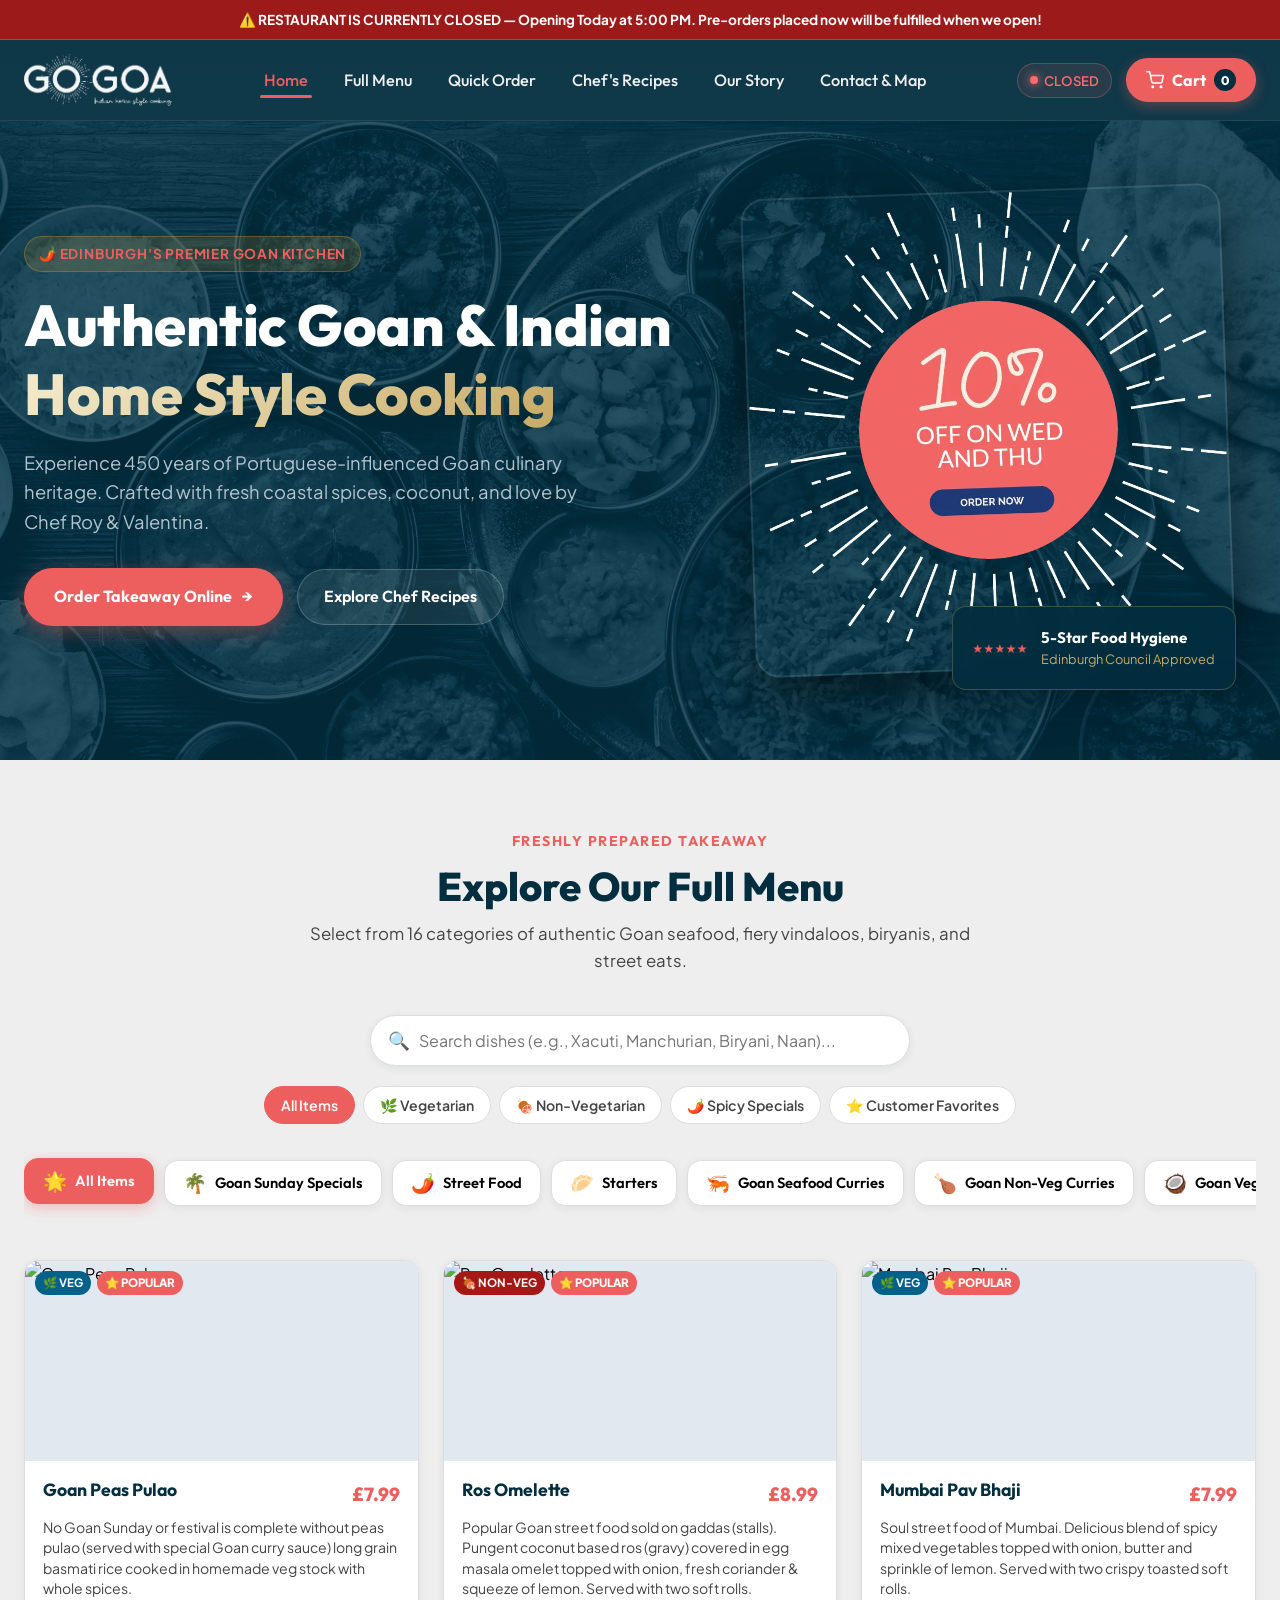
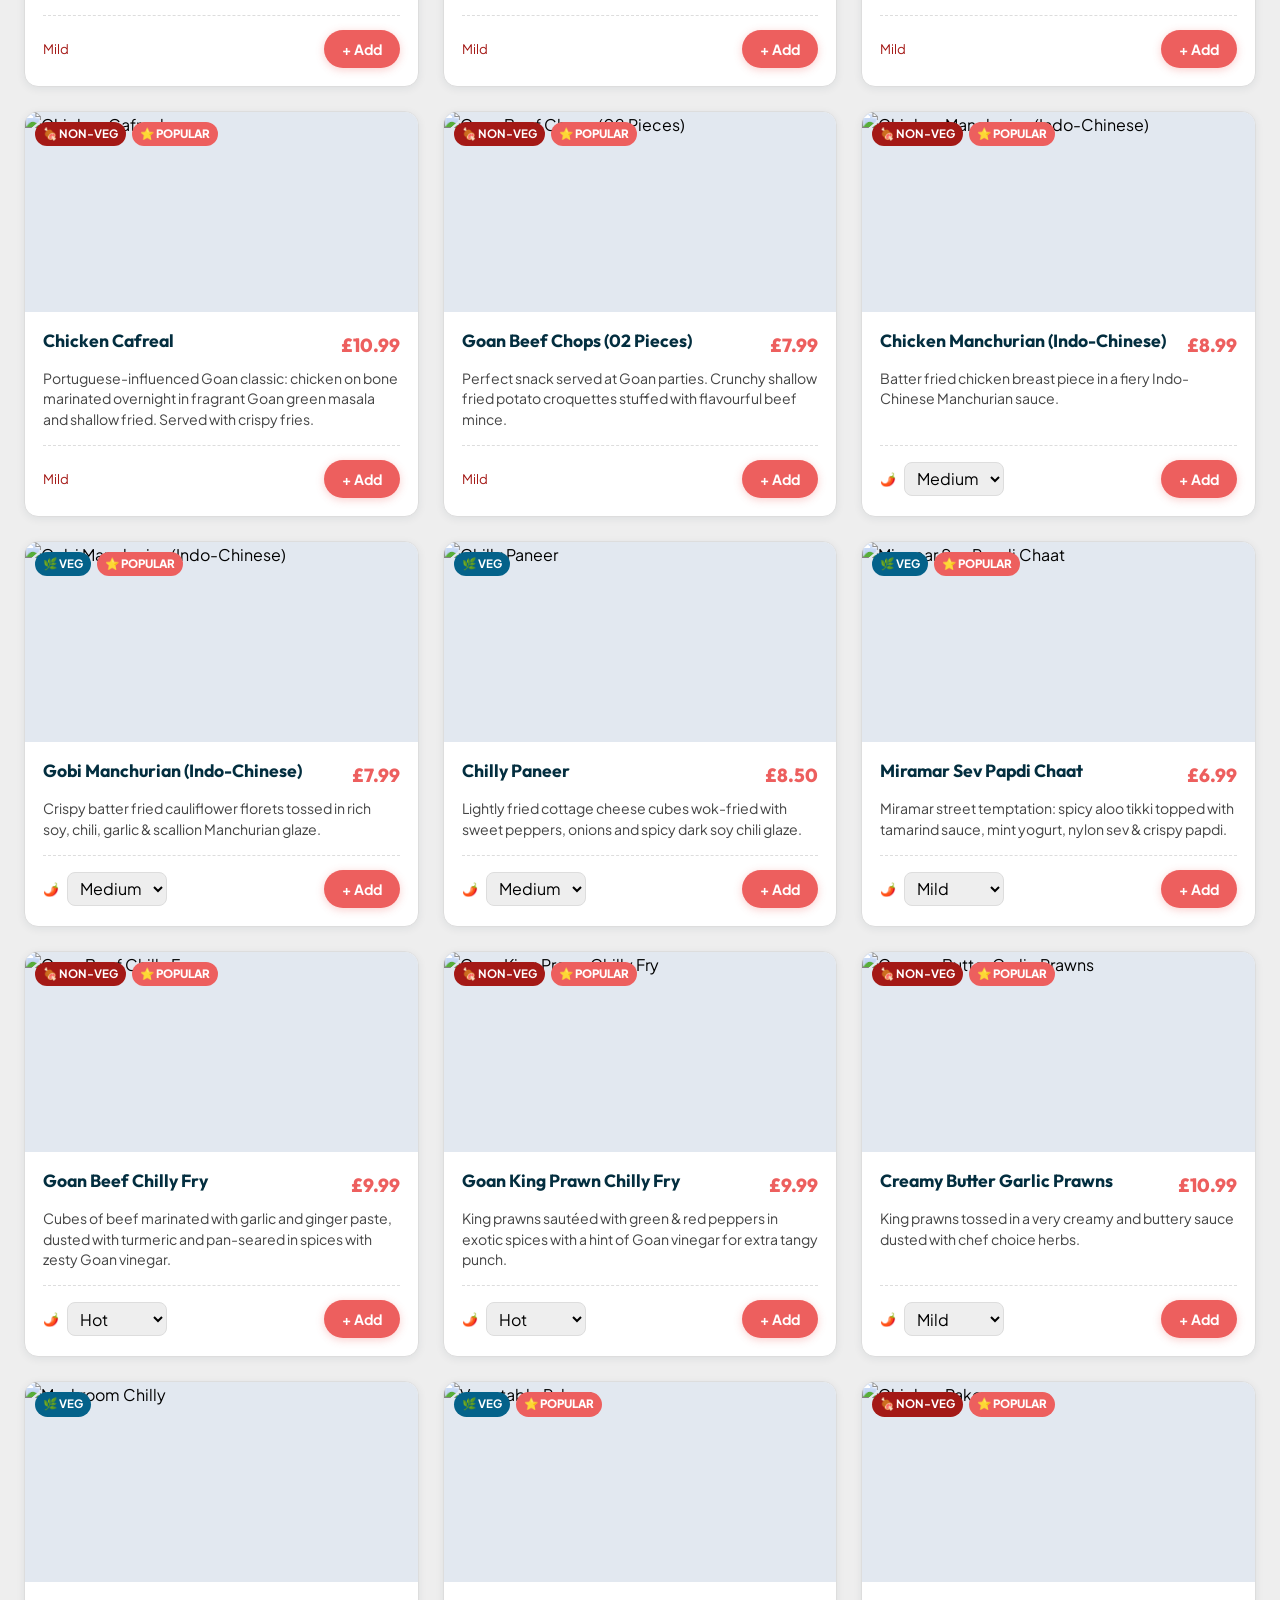
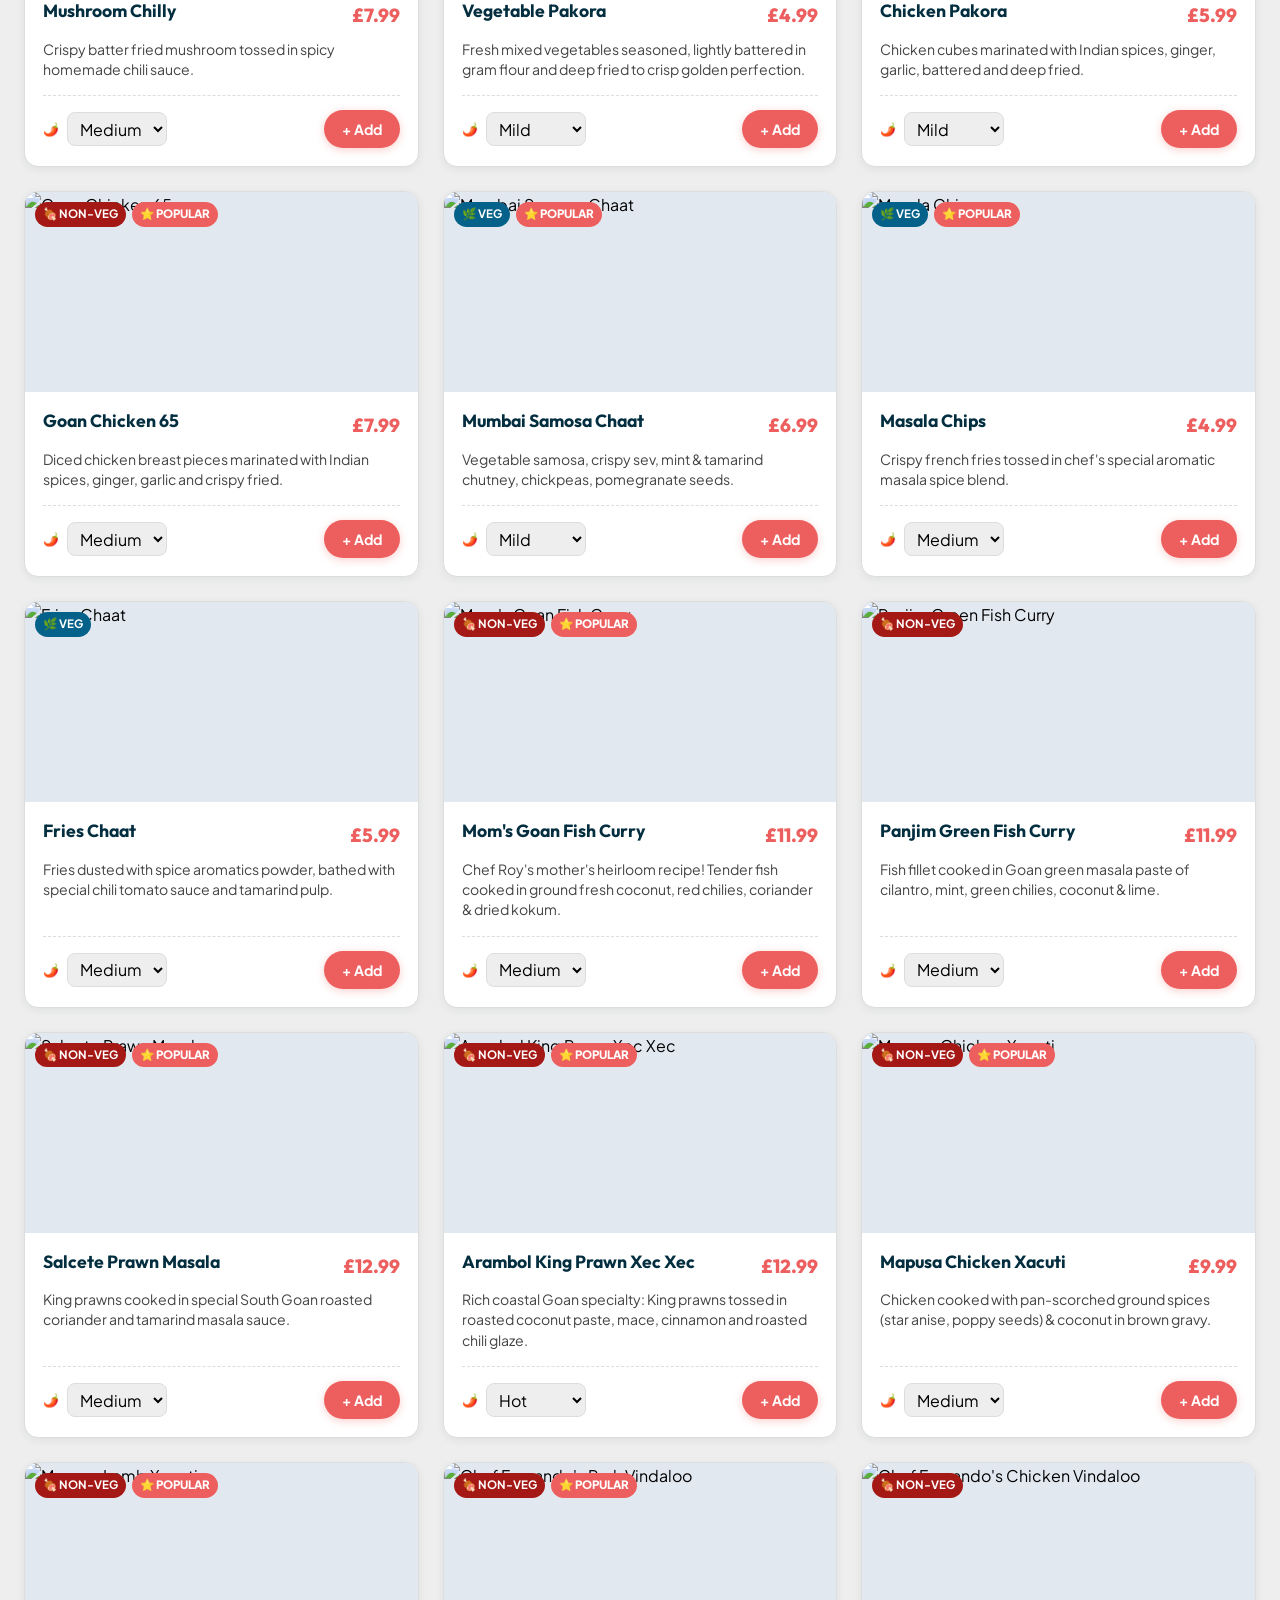
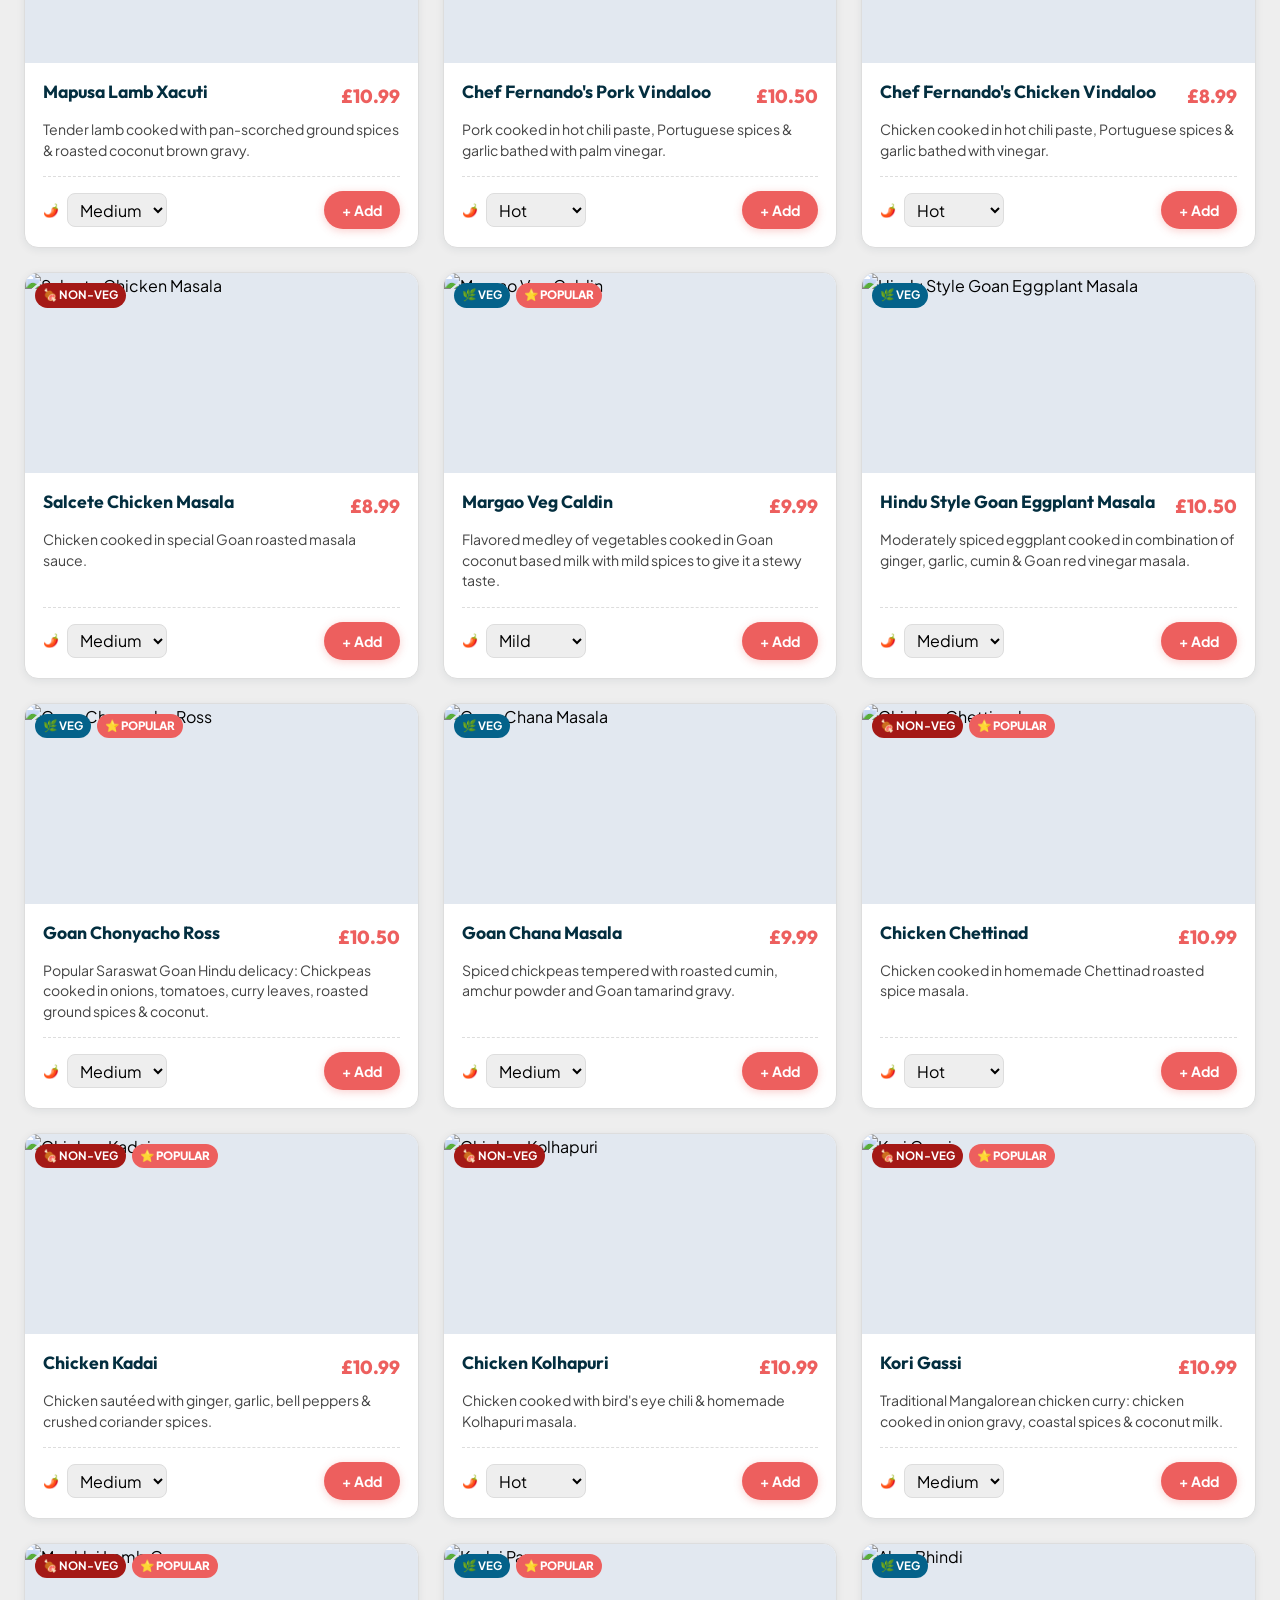
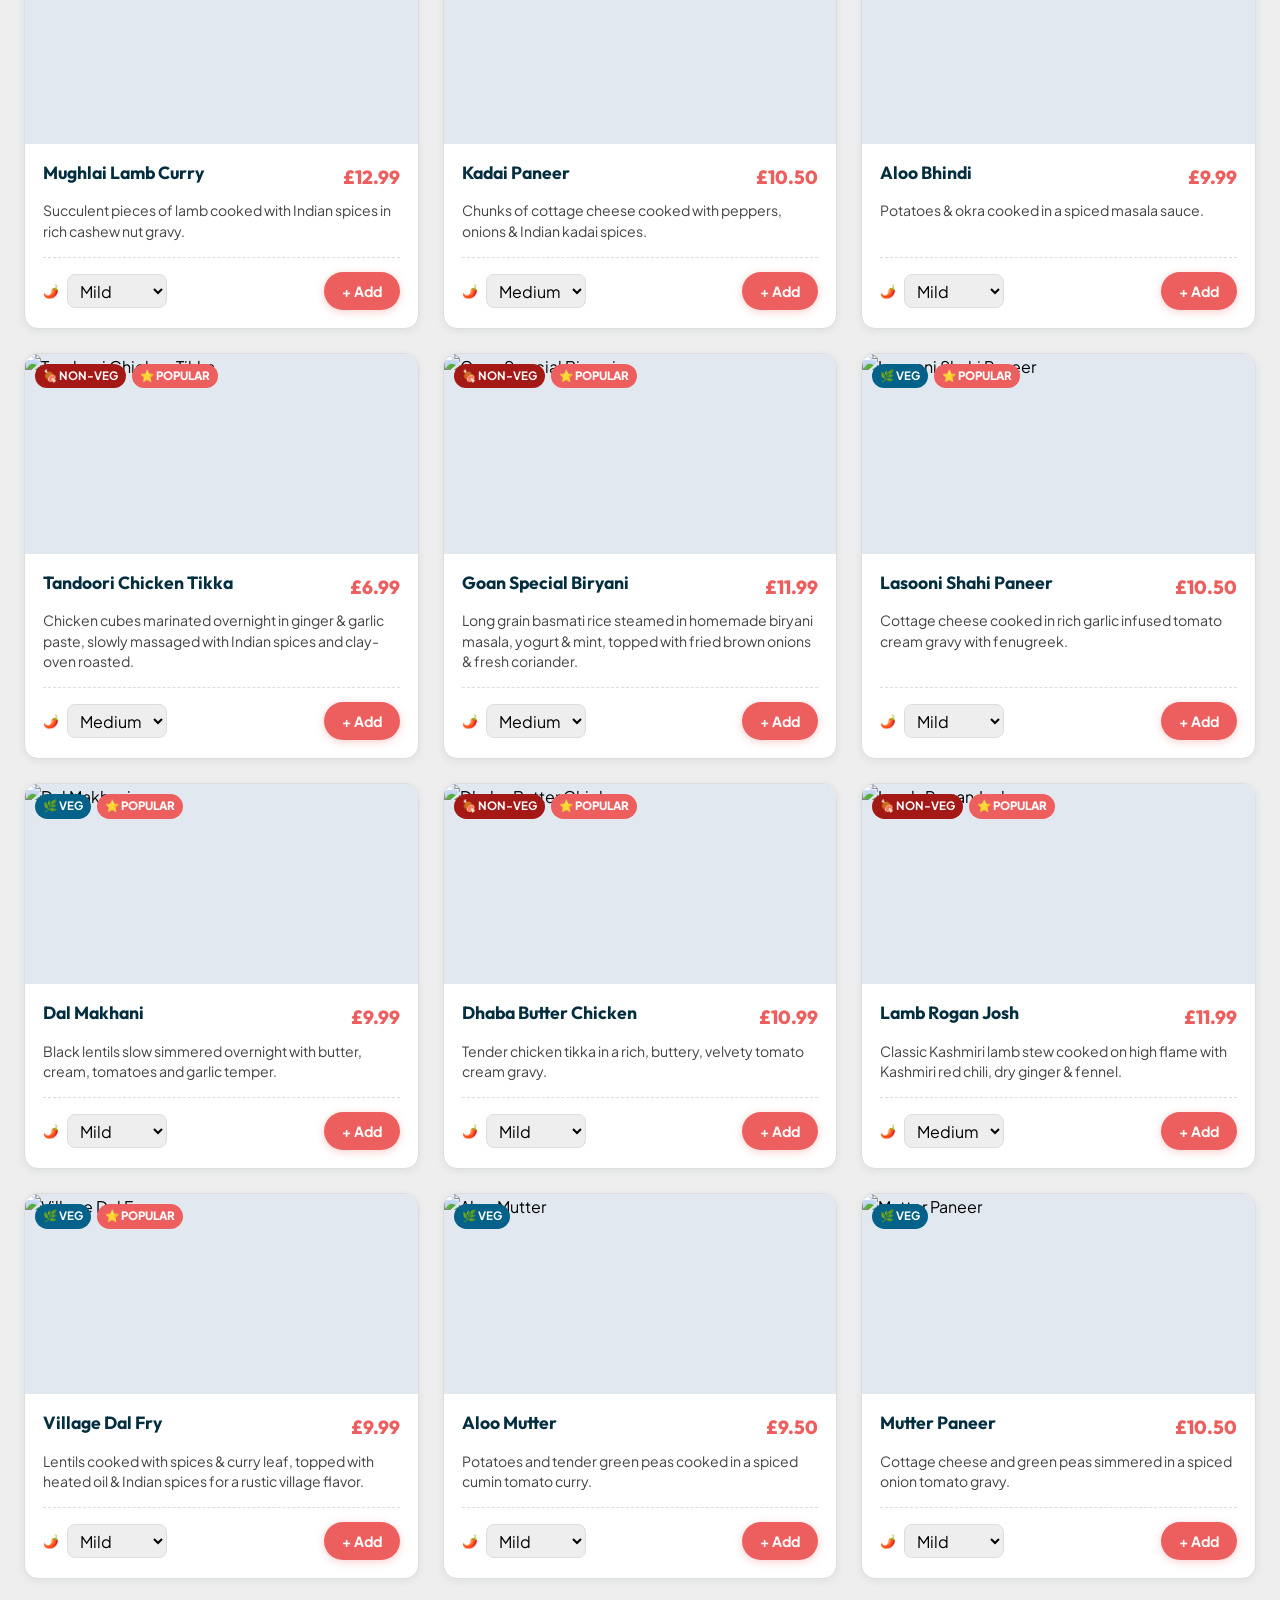
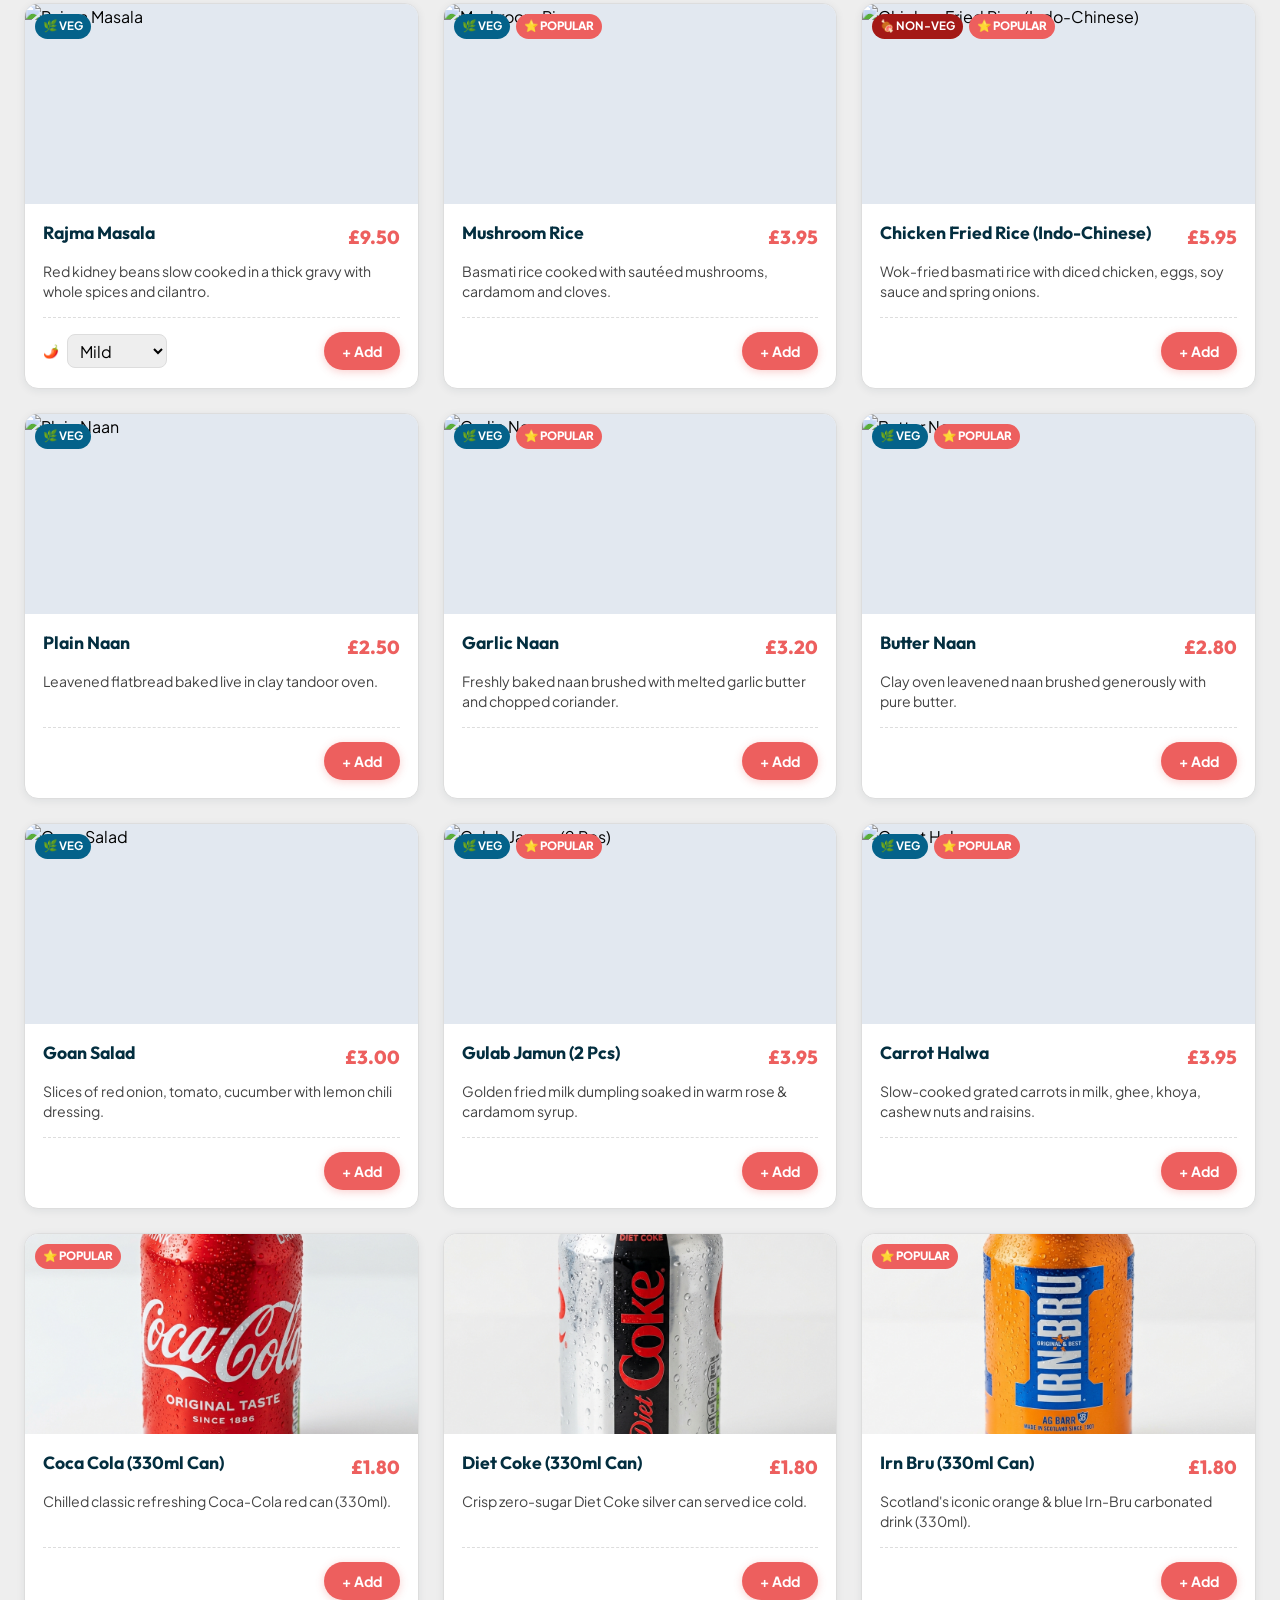
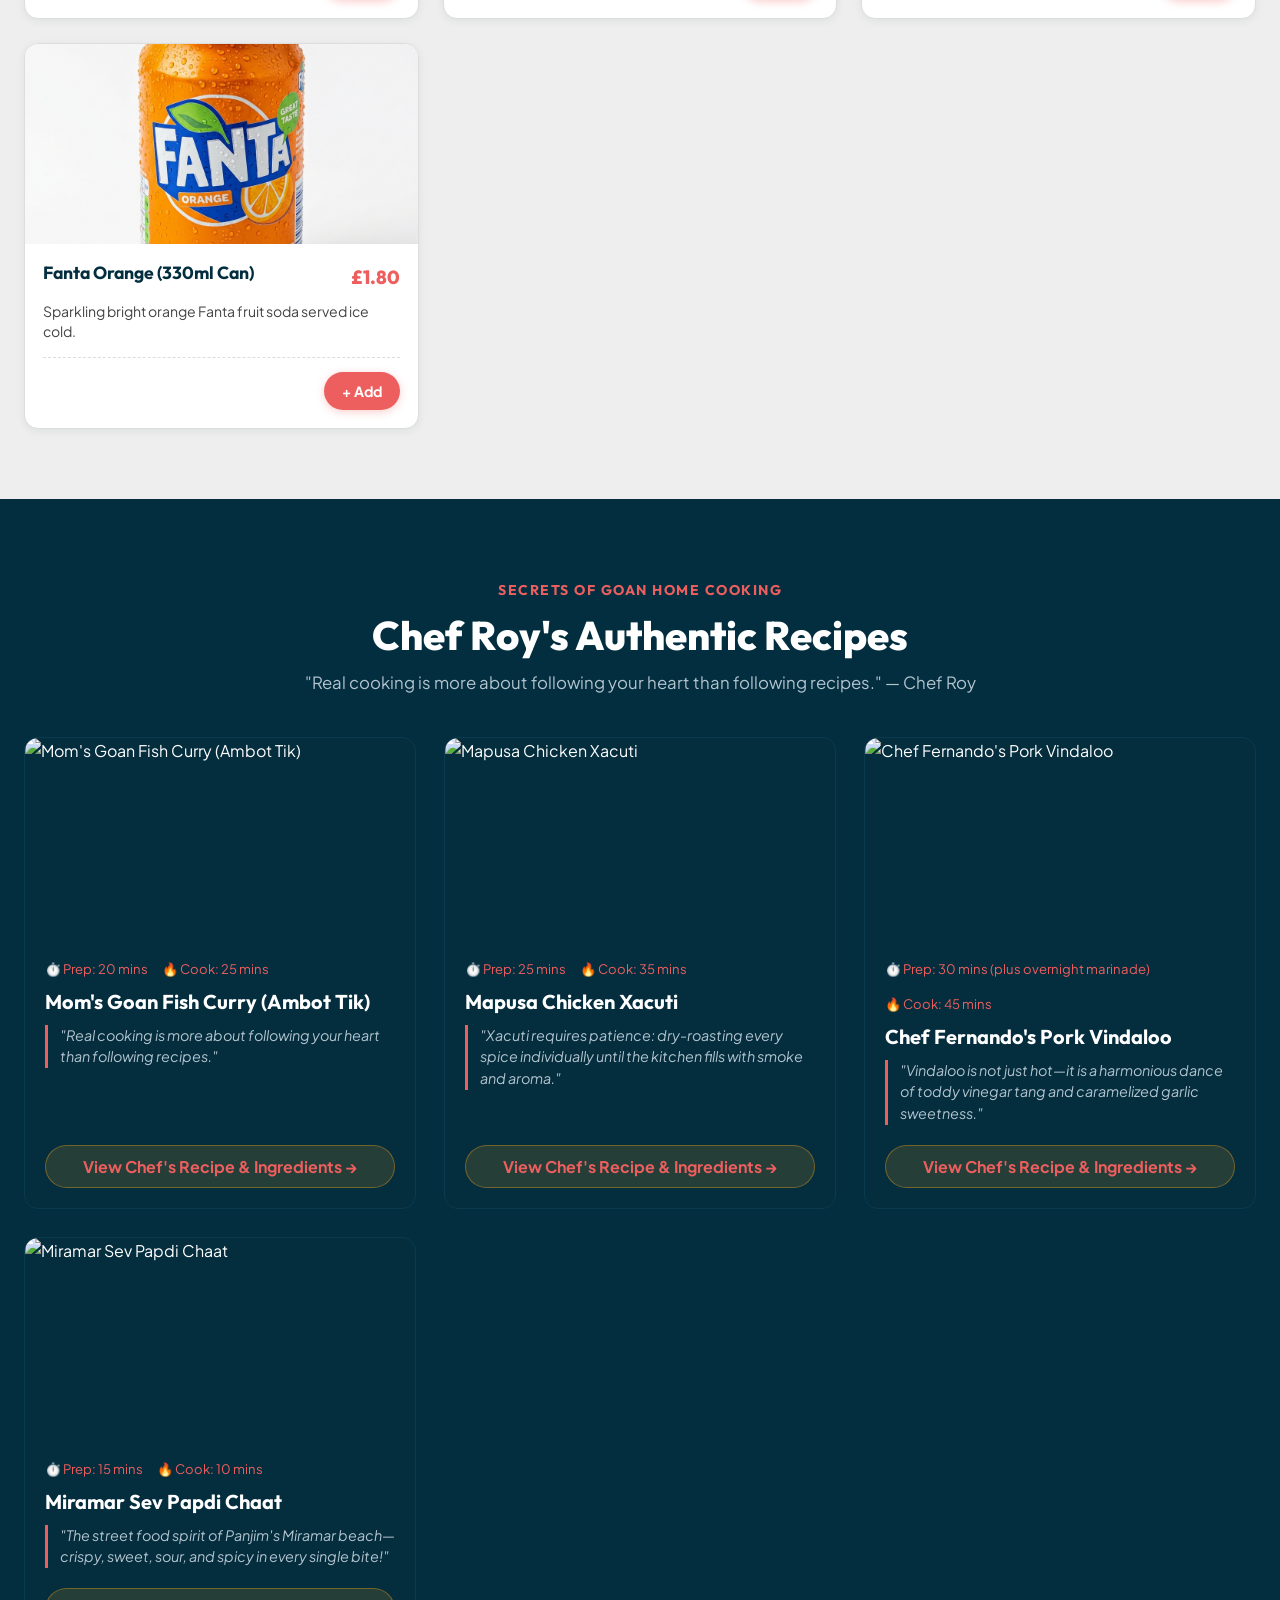
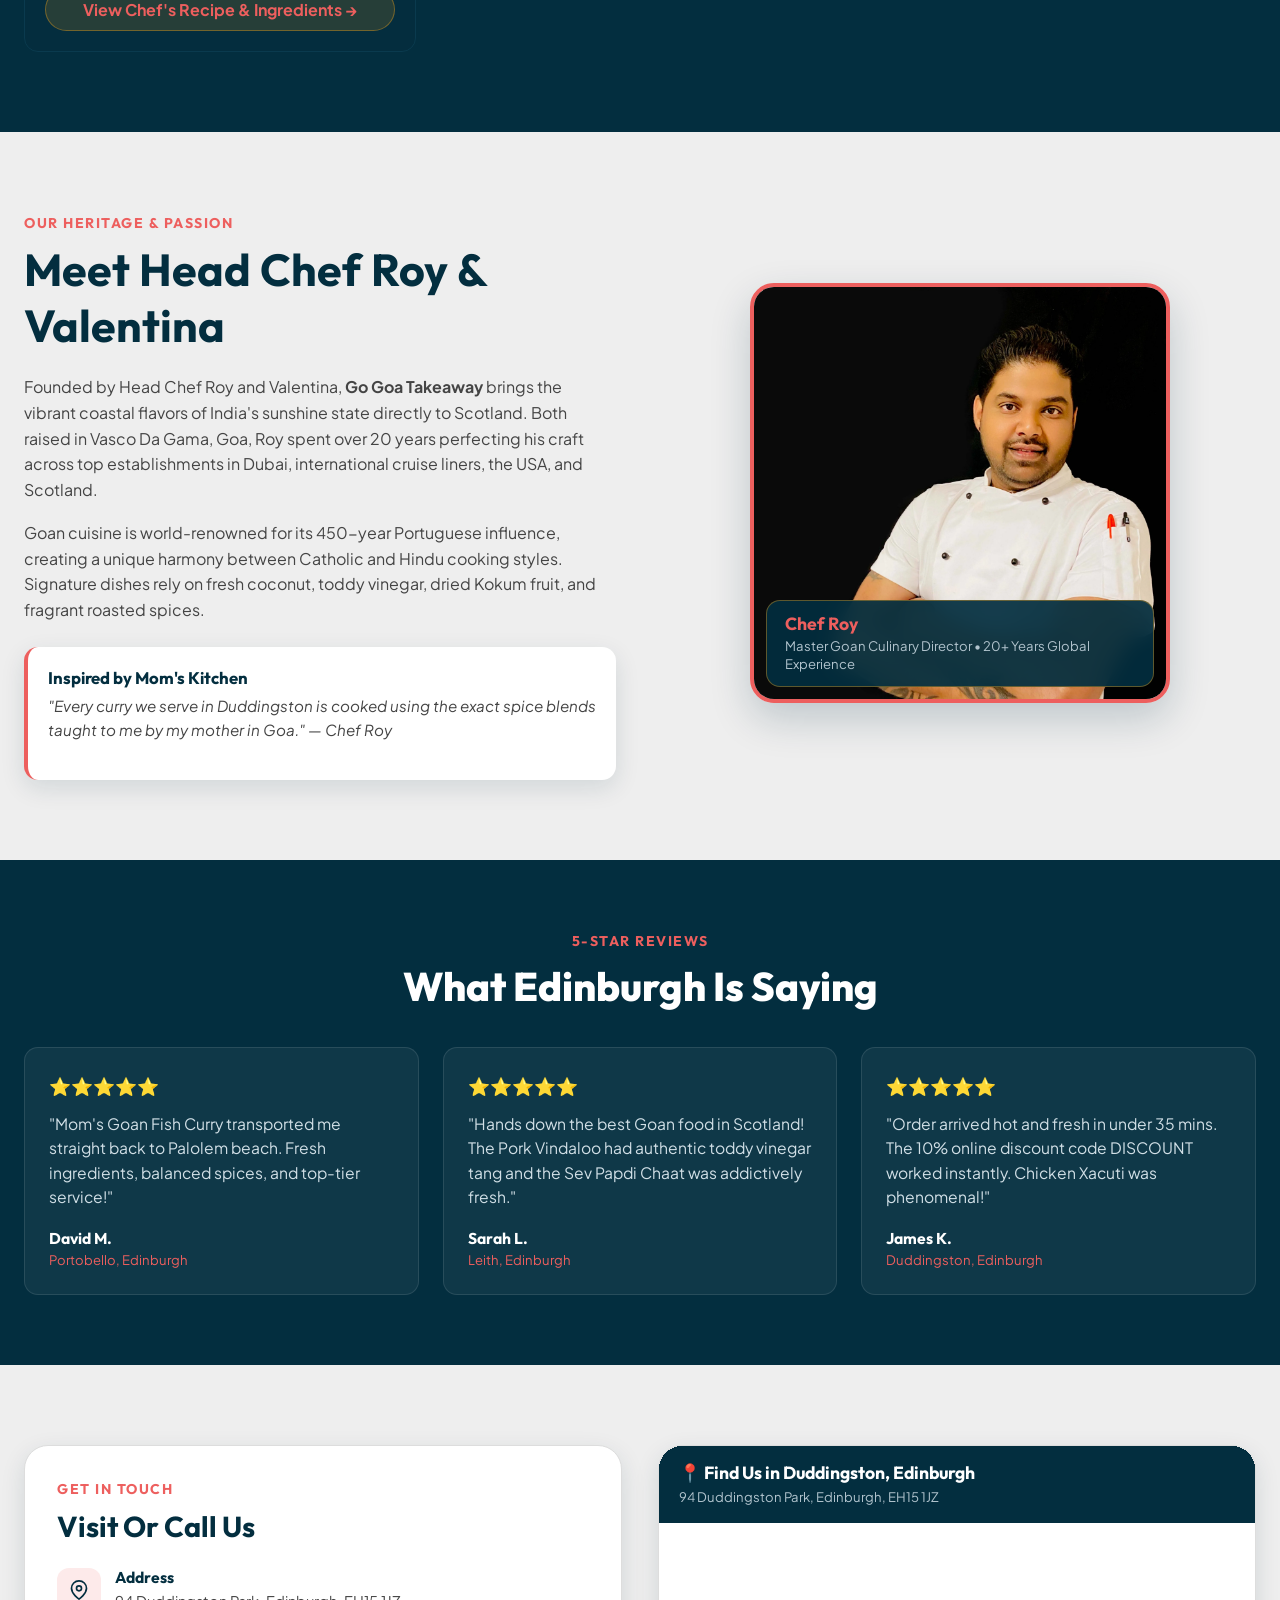
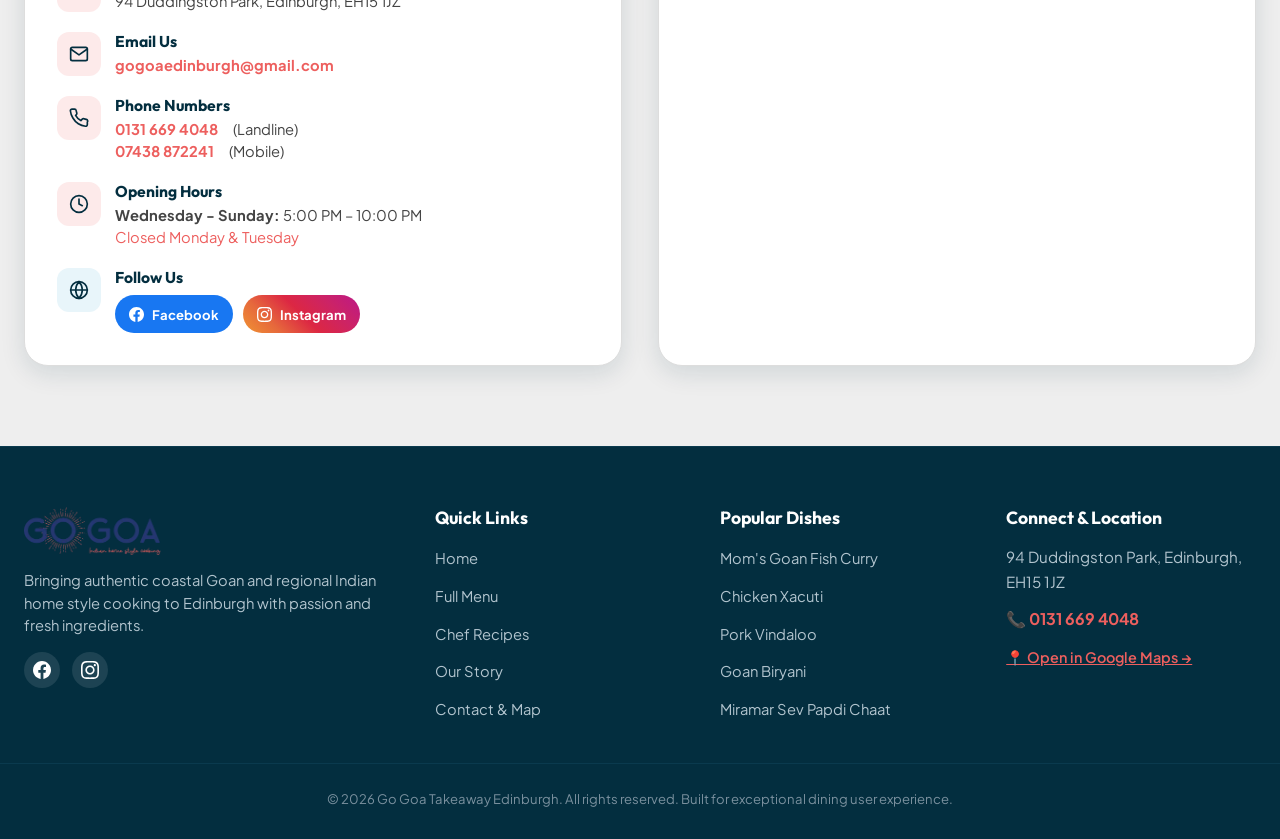
==== commit 4396a7b5: "Fix centered close buttons, sticky header cart access, and footer full menu links" ====
--- a/index.html
+++ b/index.html
@@ -1,17 +1,21 @@
 <!DOCTYPE html>
 <html lang="en-GB">
+
 <head>
   <meta charset="UTF-8">
   <meta name="viewport" content="width=device-width, initial-scale=1.0, viewport-fit=cover">
   <title>Go Goa Takeaway | Edinburgh's Best Authentic Goan & Indian Food</title>
-  <meta name="description" content="Order authentic Goan and Indian home style cooking freshly prepared for pickup and delivery in Edinburgh. Enjoy 10% OFF online orders with code DISCOUNT.">
-  
+  <meta name="description"
+    content="Order authentic Goan and Indian home style cooking freshly prepared for pickup and delivery in Edinburgh. Enjoy 10% OFF online orders with code DISCOUNT.">
+
   <!-- Favicon -->
-  <link rel="icon" type="image/jpg" href="https://gogoaedinburgh.co.uk/wp-content/uploads/2022/07/cropped-go-goa-indian-food-delivery-in-edinburgh-favicon--270x270.jpg">
+  <link rel="icon" type="image/jpg"
+    href="https://gogoaedinburgh.co.uk/wp-content/uploads/2022/07/cropped-go-goa-indian-food-delivery-in-edinburgh-favicon--270x270.jpg">
 
   <!-- Stylesheet -->
-  <link rel="stylesheet" href="styles.css?v=108">
+  <link rel="stylesheet" href="styles.css?v=110">
 </head>
+
 <body>
 
   <!-- Closed Restaurant Top Warning Banner (Dynamically Shown when Closed) -->
@@ -39,8 +43,13 @@
         <div id="store-status-badge" class="status-badge open">
           <span class="status-dot"></span> <span class="status-text">OPEN NOW</span>
         </div>
-        <button class="cart-btn" id="open-cart-btn">
-          <svg width="18" height="18" fill="none" stroke="currentColor" stroke-width="2" stroke-linecap="round" stroke-linejoin="round" viewBox="0 0 24 24"><circle cx="9" cy="21" r="1"/><circle cx="20" cy="21" r="1"/><path d="M1 1h4l2.68 13.39a2 2 0 0 0 2 1.61h9.72a2 2 0 0 0 2-1.61L23 6H6"/></svg>
+        <button class="cart-btn" id="open-cart-btn" aria-label="View shopping cart">
+          <svg width="18" height="18" fill="none" stroke="currentColor" stroke-width="2" stroke-linecap="round"
+            stroke-linejoin="round" viewBox="0 0 24 24">
+            <circle cx="9" cy="21" r="1" />
+            <circle cx="20" cy="21" r="1" />
+            <path d="M1 1h4l2.68 13.39a2 2 0 0 0 2 1.61h9.72a2 2 0 0 0 2-1.61L23 6H6" />
+          </svg>
           <span class="cart-btn-label">Cart</span>
           <span class="cart-count cart-count-val">0</span>
         </button>
@@ -60,7 +69,13 @@
       <a href="#home" class="brand-logo drawer-logo">
         <img src="images/logo-top.png" alt="Go Goa Takeaway Edinburgh" class="header-logo-img" />
       </a>
-      <button class="drawer-close-btn" id="close-mobile-nav" aria-label="Close menu">&times;</button>
+      <button class="drawer-close-btn" id="close-mobile-nav" aria-label="Close menu">
+        <svg width="18" height="18" viewBox="0 0 24 24" fill="none" stroke="currentColor" stroke-width="2.5"
+          stroke-linecap="round" stroke-linejoin="round" aria-hidden="true">
+          <line x1="18" y1="6" x2="6" y2="18"></line>
+          <line x1="6" y1="6" x2="18" y2="18"></line>
+        </svg>
+      </button>
     </div>
     <div class="mobile-drawer-body">
       <ul class="mobile-drawer-links">
@@ -130,7 +145,8 @@
           Authentic Goan & Indian <span>Home Style Cooking</span>
         </h1>
         <p class="hero-subtitle">
-          Experience 450 years of Portuguese-influenced Goan culinary heritage. Crafted with fresh coastal spices, coconut, and love by Chef Roy & Valentina.
+          Experience 450 years of Portuguese-influenced Goan culinary heritage. Crafted with fresh coastal spices,
+          coconut, and love by Chef Roy & Valentina.
         </p>
         <div class="hero-ctas">
           <a href="#menu" class="btn-primary" data-tab="menu">
@@ -162,13 +178,15 @@
       <div class="section-header">
         <span class="section-subtitle">Freshly Prepared Takeaway</span>
         <h2 class="section-title">Explore Our Full Menu</h2>
-        <p class="section-desc">Select from 16 categories of authentic Goan seafood, fiery vindaloos, biryanis, and street eats.</p>
+        <p class="section-desc">Select from 16 categories of authentic Goan seafood, fiery vindaloos, biryanis, and
+          street eats.</p>
       </div>
 
       <div class="menu-controls">
         <div class="menu-search-wrapper">
           <span class="search-icon">🔍</span>
-          <input type="text" id="menu-search" class="menu-search-input" placeholder="Search dishes (e.g., Xacuti, Manchurian, Biryani, Naan)..." />
+          <input type="text" id="menu-search" class="menu-search-input"
+            placeholder="Search dishes (e.g., Xacuti, Manchurian, Biryani, Naan)..." />
         </div>
 
         <div class="filter-chips" id="dietary-chips">
@@ -198,7 +216,8 @@
       <div class="section-header">
         <span class="section-subtitle" style="color: var(--accent-gold);">Secrets of Goan Home Cooking</span>
         <h2 class="section-title">Chef Roy's Authentic Recipes</h2>
-        <p class="section-desc" style="color: #B2C4CE;">"Real cooking is more about following your heart than following recipes." — Chef Roy</p>
+        <p class="section-desc" style="color: #B2C4CE;">"Real cooking is more about following your heart than following
+          recipes." — Chef Roy</p>
       </div>
 
       <div class="recipes-grid" id="recipes-grid">
@@ -214,15 +233,20 @@
         <span class="section-subtitle">Our Heritage & Passion</span>
         <h2>Meet Head Chef Roy & Valentina</h2>
         <p>
-          Founded by Head Chef Roy and Valentina, <strong>Go Goa Takeaway</strong> brings the vibrant coastal flavors of India's sunshine state directly to Scotland. Both raised in Vasco Da Gama, Goa, Roy spent over 20 years perfecting his craft across top establishments in Dubai, international cruise liners, the USA, and Scotland.
+          Founded by Head Chef Roy and Valentina, <strong>Go Goa Takeaway</strong> brings the vibrant coastal flavors of
+          India's sunshine state directly to Scotland. Both raised in Vasco Da Gama, Goa, Roy spent over 20 years
+          perfecting his craft across top establishments in Dubai, international cruise liners, the USA, and Scotland.
         </p>
         <p>
-          Goan cuisine is world-renowned for its 450-year Portuguese influence, creating a unique harmony between Catholic and Hindu cooking styles. Signature dishes rely on fresh coconut, toddy vinegar, dried Kokum fruit, and fragrant roasted spices.
+          Goan cuisine is world-renowned for its 450-year Portuguese influence, creating a unique harmony between
+          Catholic and Hindu cooking styles. Signature dishes rely on fresh coconut, toddy vinegar, dried Kokum fruit,
+          and fragrant roasted spices.
         </p>
         <div class="story-founders-box">
           <h4>Inspired by Mom's Kitchen</h4>
           <p style="font-size: 0.95rem; color: var(--text-muted); font-style: italic;">
-            "Every curry we serve in Duddingston is cooked using the exact spice blends taught to me by my mother in Goa." — Chef Roy
+            "Every curry we serve in Duddingston is cooked using the exact spice blends taught to me by my mother in
+            Goa." — Chef Roy
           </p>
         </div>
       </div>
@@ -248,7 +272,8 @@
       <div class="testimonials-grid">
         <div class="testimonial-card">
           <div class="stars-rating">⭐⭐⭐⭐⭐</div>
-          <p class="testimonial-quote">"Mom's Goan Fish Curry transported me straight back to Palolem beach. Fresh ingredients, balanced spices, and top-tier service!"</p>
+          <p class="testimonial-quote">"Mom's Goan Fish Curry transported me straight back to Palolem beach. Fresh
+            ingredients, balanced spices, and top-tier service!"</p>
           <div class="testimonial-author">
             <h5>David M.</h5>
             <p>Portobello, Edinburgh</p>
@@ -257,7 +282,8 @@
 
         <div class="testimonial-card">
           <div class="stars-rating">⭐⭐⭐⭐⭐</div>
-          <p class="testimonial-quote">"Hands down the best Goan food in Scotland! The Pork Vindaloo had authentic toddy vinegar tang and the Sev Papdi Chaat was addictively fresh."</p>
+          <p class="testimonial-quote">"Hands down the best Goan food in Scotland! The Pork Vindaloo had authentic toddy
+            vinegar tang and the Sev Papdi Chaat was addictively fresh."</p>
           <div class="testimonial-author">
             <h5>Sarah L.</h5>
             <p>Leith, Edinburgh</p>
@@ -266,7 +292,8 @@
 
         <div class="testimonial-card">
           <div class="stars-rating">⭐⭐⭐⭐⭐</div>
-          <p class="testimonial-quote">"Order arrived hot and fresh in under 35 mins. The 10% online discount code DISCOUNT worked instantly. Chicken Xacuti was phenomenal!"</p>
+          <p class="testimonial-quote">"Order arrived hot and fresh in under 35 mins. The 10% online discount code
+            DISCOUNT worked instantly. Chicken Xacuti was phenomenal!"</p>
           <div class="testimonial-author">
             <h5>James K.</h5>
             <p>Duddingston, Edinburgh</p>
@@ -286,7 +313,11 @@
         <div class="contact-info-list">
           <div class="contact-info-item">
             <div class="contact-icon">
-              <svg width="20" height="20" fill="none" stroke="#032E3F" stroke-width="2" stroke-linecap="round" stroke-linejoin="round" viewBox="0 0 24 24"><path d="M21 10c0 7-9 13-9 13s-9-6-9-13a9 9 0 0 1 18 0z"/><circle cx="12" cy="10" r="3"/></svg>
+              <svg width="20" height="20" fill="none" stroke="#032E3F" stroke-width="2" stroke-linecap="round"
+                stroke-linejoin="round" viewBox="0 0 24 24">
+                <path d="M21 10c0 7-9 13-9 13s-9-6-9-13a9 9 0 0 1 18 0z" />
+                <circle cx="12" cy="10" r="3" />
+              </svg>
             </div>
             <div class="contact-details">
               <h5>Address</h5>
@@ -296,7 +327,11 @@
 
           <div class="contact-info-item">
             <div class="contact-icon">
-              <svg width="20" height="20" fill="none" stroke="#032E3F" stroke-width="2" stroke-linecap="round" stroke-linejoin="round" viewBox="0 0 24 24"><path d="M4 4h16c1.1 0 2 .9 2 2v12c0 1.1-.9 2-2 2H4c-1.1 0-2-.9-2-2V6c0-1.1.9-2 2-2z"/><polyline points="22,6 12,13 2,6"/></svg>
+              <svg width="20" height="20" fill="none" stroke="#032E3F" stroke-width="2" stroke-linecap="round"
+                stroke-linejoin="round" viewBox="0 0 24 24">
+                <path d="M4 4h16c1.1 0 2 .9 2 2v12c0 1.1-.9 2-2 2H4c-1.1 0-2-.9-2-2V6c0-1.1.9-2 2-2z" />
+                <polyline points="22,6 12,13 2,6" />
+              </svg>
             </div>
             <div class="contact-details">
               <h5>Email Us</h5>
@@ -306,7 +341,11 @@
 
           <div class="contact-info-item">
             <div class="contact-icon">
-              <svg width="20" height="20" fill="none" stroke="#032E3F" stroke-width="2" stroke-linecap="round" stroke-linejoin="round" viewBox="0 0 24 24"><path d="M22 16.92v3a2 2 0 0 1-2.18 2 19.79 19.79 0 0 1-8.63-3.07A19.5 19.5 0 0 1 4.69 12a19.79 19.79 0 0 1-3.07-8.67A2 2 0 0 1 3.6 1.27h3a2 2 0 0 1 2 1.72c.127.96.361 1.903.7 2.81a2 2 0 0 1-.45 2.11L7.91 8.79a16 16 0 0 0 6.29 6.29l1.68-1.68a2 2 0 0 1 2.11-.45c.907.339 1.85.573 2.81.7A2 2 0 0 1 22 16.92z"/></svg>
+              <svg width="20" height="20" fill="none" stroke="#032E3F" stroke-width="2" stroke-linecap="round"
+                stroke-linejoin="round" viewBox="0 0 24 24">
+                <path
+                  d="M22 16.92v3a2 2 0 0 1-2.18 2 19.79 19.79 0 0 1-8.63-3.07A19.5 19.5 0 0 1 4.69 12a19.79 19.79 0 0 1-3.07-8.67A2 2 0 0 1 3.6 1.27h3a2 2 0 0 1 2 1.72c.127.96.361 1.903.7 2.81a2 2 0 0 1-.45 2.11L7.91 8.79a16 16 0 0 0 6.29 6.29l1.68-1.68a2 2 0 0 1 2.11-.45c.907.339 1.85.573 2.81.7A2 2 0 0 1 22 16.92z" />
+              </svg>
             </div>
             <div class="contact-details">
               <h5>Phone Numbers</h5>
@@ -319,27 +358,45 @@
 
           <div class="contact-info-item">
             <div class="contact-icon">
-              <svg width="20" height="20" fill="none" stroke="#032E3F" stroke-width="2" stroke-linecap="round" stroke-linejoin="round" viewBox="0 0 24 24"><circle cx="12" cy="12" r="10"/><polyline points="12 6 12 12 16 14"/></svg>
+              <svg width="20" height="20" fill="none" stroke="#032E3F" stroke-width="2" stroke-linecap="round"
+                stroke-linejoin="round" viewBox="0 0 24 24">
+                <circle cx="12" cy="12" r="10" />
+                <polyline points="12 6 12 12 16 14" />
+              </svg>
             </div>
             <div class="contact-details">
               <h5>Opening Hours</h5>
-              <p><strong>Wednesday - Sunday:</strong> 5:00 PM – 10:00 PM<br><span style="color: var(--accent-saffron);">Closed Monday & Tuesday</span></p>
+              <p><strong>Wednesday - Sunday:</strong> 5:00 PM – 10:00 PM<br><span
+                  style="color: var(--accent-saffron);">Closed Monday & Tuesday</span></p>
             </div>
           </div>
 
           <div class="contact-info-item">
             <div class="contact-icon" style="background:#E8F5FA; border-color:rgba(3,46,63,0.10);">
-              <svg width="20" height="20" fill="none" stroke="#032E3F" stroke-width="2" stroke-linecap="round" stroke-linejoin="round" viewBox="0 0 24 24"><circle cx="12" cy="12" r="10"/><path d="M2 12h20M12 2a15.3 15.3 0 0 1 4 10 15.3 15.3 0 0 1-4 10 15.3 15.3 0 0 1-4-10 15.3 15.3 0 0 1 4-10z"/></svg>
+              <svg width="20" height="20" fill="none" stroke="#032E3F" stroke-width="2" stroke-linecap="round"
+                stroke-linejoin="round" viewBox="0 0 24 24">
+                <circle cx="12" cy="12" r="10" />
+                <path
+                  d="M2 12h20M12 2a15.3 15.3 0 0 1 4 10 15.3 15.3 0 0 1-4 10 15.3 15.3 0 0 1-4-10 15.3 15.3 0 0 1 4-10z" />
+              </svg>
             </div>
             <div class="contact-details">
               <h5>Follow Us</h5>
               <div style="display:flex; gap:10px; margin-top:8px; flex-wrap:wrap;">
-                <a href="https://www.facebook.com/Go-Goa-Edinburgh-103436119164062" target="_blank" rel="noopener" class="btn-social-chip facebook">
-                  <svg width="15" height="15" fill="currentColor" viewBox="0 0 24 24"><path d="M24 12.073c0-6.627-5.373-12-12-12s-12 5.373-12 12c0 5.99 4.388 10.954 10.125 11.854v-8.385H7.078v-3.47h3.047V9.43c0-3.007 1.792-4.669 4.533-4.669 1.312 0 2.686.235 2.686.235v2.953H15.83c-1.491 0-1.956.925-1.956 1.874v2.25h3.328l-.532 3.47h-2.796v8.385C19.612 23.027 24 18.062 24 12.073z"/></svg>
+                <a href="https://www.facebook.com/Go-Goa-Edinburgh-103436119164062" target="_blank" rel="noopener"
+                  class="btn-social-chip facebook">
+                  <svg width="15" height="15" fill="currentColor" viewBox="0 0 24 24">
+                    <path
+                      d="M24 12.073c0-6.627-5.373-12-12-12s-12 5.373-12 12c0 5.99 4.388 10.954 10.125 11.854v-8.385H7.078v-3.47h3.047V9.43c0-3.007 1.792-4.669 4.533-4.669 1.312 0 2.686.235 2.686.235v2.953H15.83c-1.491 0-1.956.925-1.956 1.874v2.25h3.328l-.532 3.47h-2.796v8.385C19.612 23.027 24 18.062 24 12.073z" />
+                  </svg>
                   <span>Facebook</span>
                 </a>
-                <a href="https://www.instagram.com/gogoaedinburgh/" target="_blank" rel="noopener" class="btn-social-chip instagram">
-                  <svg width="15" height="15" fill="currentColor" viewBox="0 0 24 24"><path d="M12 2.163c3.204 0 3.584.012 4.85.07 3.252.148 4.771 1.691 4.919 4.919.058 1.265.069 1.645.069 4.849 0 3.205-.012 3.584-.069 4.849-.149 3.225-1.664 4.771-4.919 4.919-1.266.058-1.644.07-4.85.07-3.204 0-3.584-.012-4.849-.07-3.26-.149-4.771-1.699-4.919-4.92-.058-1.265-.07-1.644-.07-4.849 0-3.204.013-3.583.07-4.849.149-3.227 1.664-4.771 4.919-4.919 1.266-.057 1.645-.069 4.849-.069zm0-2.163c-3.259 0-3.667.014-4.947.072-4.358.2-6.78 2.618-6.98 6.98-.059 1.281-.073 1.689-.073 4.948 0 3.259.014 3.668.072 4.948.2 4.358 2.618 6.78 6.98 6.98 1.281.058 1.689.072 4.948.072 3.259 0 3.668-.014 4.948-.072 4.354-.2 6.782-2.618 6.979-6.98.059-1.28.073-1.689.073-4.948 0-3.259-.014-3.667-.072-4.947-.196-4.354-2.617-6.78-6.979-6.98-1.281-.059-1.69-.073-4.949-.073zm0 5.838c-3.403 0-6.162 2.759-6.162 6.162s2.759 6.163 6.162 6.163 6.162-2.759 6.162-6.163c0-3.403-2.759-6.162-6.162-6.162zm0 10.162c-2.209 0-4-1.79-4-4 0-2.209 1.791-4 4-4s4 1.791 4 4c0 2.21-1.791 4-4 4zm6.406-11.845c-.796 0-1.441.645-1.441 1.44s.645 1.44 1.441 1.44c.795 0 1.439-.645 1.439-1.44s-.644-1.44-1.439-1.44z"/></svg>
+                <a href="https://www.instagram.com/gogoaedinburgh/" target="_blank" rel="noopener"
+                  class="btn-social-chip instagram">
+                  <svg width="15" height="15" fill="currentColor" viewBox="0 0 24 24">
+                    <path
+                      d="M12 2.163c3.204 0 3.584.012 4.85.07 3.252.148 4.771 1.691 4.919 4.919.058 1.265.069 1.645.069 4.849 0 3.205-.012 3.584-.069 4.849-.149 3.225-1.664 4.771-4.919 4.919-1.266.058-1.644.07-4.85.07-3.204 0-3.584-.012-4.849-.07-3.26-.149-4.771-1.699-4.919-4.92-.058-1.265-.07-1.644-.07-4.849 0-3.204.013-3.583.07-4.849.149-3.227 1.664-4.771 4.919-4.919 1.266-.057 1.645-.069 4.849-.069zm0-2.163c-3.259 0-3.667.014-4.947.072-4.358.2-6.78 2.618-6.98 6.98-.059 1.281-.073 1.689-.073 4.948 0 3.259.014 3.668.072 4.948.2 4.358 2.618 6.78 6.98 6.98 1.281.058 1.689.072 4.948.072 3.259 0 3.668-.014 4.948-.072 4.354-.2 6.782-2.618 6.979-6.98.059-1.28.073-1.689.073-4.948 0-3.259-.014-3.667-.072-4.947-.196-4.354-2.617-6.78-6.979-6.98-1.281-.059-1.69-.073-4.949-.073zm0 5.838c-3.403 0-6.162 2.759-6.162 6.162s2.759 6.163 6.162 6.163 6.162-2.759 6.162-6.163c0-3.403-2.759-6.162-6.162-6.162zm0 10.162c-2.209 0-4-1.79-4-4 0-2.209 1.791-4 4-4s4 1.791 4 4c0 2.21-1.791 4-4 4zm6.406-11.845c-.796 0-1.441.645-1.441 1.44s.645 1.44 1.441 1.44c.795 0 1.439-.645 1.439-1.44s-.644-1.44-1.439-1.44z" />
+                  </svg>
                   <span>Instagram</span>
                 </a>
               </div>
@@ -354,12 +411,9 @@
           <h4>📍 Find Us in Duddingston, Edinburgh</h4>
           <p>94 Duddingston Park, Edinburgh, EH15 1JZ</p>
         </div>
-        <iframe 
-          src="https://maps.google.com/maps?q=94%20Duddingston%20Park,%20Edinburgh,%20EH15%201JZ&t=&z=15&ie=UTF8&iwloc=&output=embed" 
-          class="map-iframe" 
-          allowfullscreen="" 
-          loading="lazy" 
-          referrerpolicy="no-referrer-when-downgrade">
+        <iframe
+          src="https://maps.google.com/maps?q=94%20Duddingston%20Park,%20Edinburgh,%20EH15%201JZ&t=&z=15&ie=UTF8&iwloc=&output=embed"
+          class="map-iframe" allowfullscreen="" loading="lazy" referrerpolicy="no-referrer-when-downgrade">
         </iframe>
       </div>
     </div>
@@ -370,16 +424,32 @@
     <div class="cart-drawer">
       <div class="cart-header">
         <h3>Your Order</h3>
-        <button class="close-cart-btn" id="close-cart-btn">&times;</button>
+        <button class="close-cart-btn" id="close-cart-btn" aria-label="Close cart">
+          <svg width="18" height="18" viewBox="0 0 24 24" fill="none" stroke="currentColor" stroke-width="2.5"
+            stroke-linecap="round" stroke-linejoin="round" aria-hidden="true">
+            <line x1="18" y1="6" x2="6" y2="18"></line>
+            <line x1="6" y1="6" x2="18" y2="18"></line>
+          </svg>
+        </button>
       </div>
 
       <div class="cart-type-toggle">
         <button class="type-btn active" id="type-pickup">
-          <svg width="16" height="16" fill="none" stroke="currentColor" stroke-width="2" stroke-linecap="round" stroke-linejoin="round" viewBox="0 0 24 24"><path d="M6 2L3 6v14a2 2 0 0 0 2 2h14a2 2 0 0 0 2-2V6l-3-4z"/><line x1="3" y1="6" x2="21" y2="6"/><path d="M16 10a4 4 0 0 1-8 0"/></svg>
+          <svg width="16" height="16" fill="none" stroke="currentColor" stroke-width="2" stroke-linecap="round"
+            stroke-linejoin="round" viewBox="0 0 24 24">
+            <path d="M6 2L3 6v14a2 2 0 0 0 2 2h14a2 2 0 0 0 2-2V6l-3-4z" />
+            <line x1="3" y1="6" x2="21" y2="6" />
+            <path d="M16 10a4 4 0 0 1-8 0" />
+          </svg>
           Pick Up
         </button>
         <button class="type-btn" id="type-delivery">
-          <svg width="16" height="16" fill="none" stroke="currentColor" stroke-width="2" stroke-linecap="round" stroke-linejoin="round" viewBox="0 0 24 24"><rect x="1" y="3" width="15" height="13" rx="2"/><path d="M16 8h4l3 3v5h-7V8zM5.5 21a1.5 1.5 0 1 0 0-3 1.5 1.5 0 0 0 0 3zm13 0a1.5 1.5 0 1 0 0-3 1.5 1.5 0 0 0 0 3z"/></svg>
+          <svg width="16" height="16" fill="none" stroke="currentColor" stroke-width="2" stroke-linecap="round"
+            stroke-linejoin="round" viewBox="0 0 24 24">
+            <rect x="1" y="3" width="15" height="13" rx="2" />
+            <path
+              d="M16 8h4l3 3v5h-7V8zM5.5 21a1.5 1.5 0 1 0 0-3 1.5 1.5 0 0 0 0 3zm13 0a1.5 1.5 0 1 0 0-3 1.5 1.5 0 0 0 0 3z" />
+          </svg>
           Delivery (£2.50)
         </button>
       </div>
@@ -425,12 +495,21 @@
   <!-- Restaurant Closed Pre-Order Notification Modal -->
   <div class="modal-overlay" id="closed-modal">
     <div class="modal-card closed-modal-card">
-      <button class="modal-close-btn" id="close-closed-modal">&times;</button>
+      <button class="modal-close-btn" id="close-closed-modal" aria-label="Close dialog">
+        <svg width="18" height="18" viewBox="0 0 24 24" fill="none" stroke="currentColor" stroke-width="2.5"
+          stroke-linecap="round" stroke-linejoin="round" aria-hidden="true">
+          <line x1="18" y1="6" x2="6" y2="18"></line>
+          <line x1="6" y1="6" x2="18" y2="18"></line>
+        </svg>
+      </button>
       <div style="font-size: 3rem; margin-bottom: 12px;">🕒</div>
-      <h3 style="color: var(--primary-navy); font-size: clamp(1.4rem, 3.5vw, 1.8rem); margin-bottom: 8px;">We Are Currently Closed</h3>
-      <p style="color: var(--accent-saffron); font-weight: 700; font-size: 1.05rem; margin-bottom: 14px;" id="closed-modal-opening-text">Opening Today at 5:00 PM (17:00)</p>
+      <h3 style="color: var(--primary-navy); font-size: clamp(1.4rem, 3.5vw, 1.8rem); margin-bottom: 8px;">We Are
+        Currently Closed</h3>
+      <p style="color: var(--accent-saffron); font-weight: 700; font-size: 1.05rem; margin-bottom: 14px;"
+        id="closed-modal-opening-text">Opening Today at 5:00 PM (17:00)</p>
       <p style="color: var(--text-muted); font-size: 0.92rem; line-height: 1.55; margin-bottom: 22px;">
-        Our kitchen opens Wednesday to Sunday, 5:00 PM to 10:00 PM. You can pre-select your items now, and your order will be scheduled for fulfillment when we open at 5:00 PM!
+        Our kitchen opens Wednesday to Sunday, 5:00 PM to 10:00 PM. You can pre-select your items now, and your order
+        will be scheduled for fulfillment when we open at 5:00 PM!
       </p>
       <button class="btn-primary" id="understand-preorder-btn" style="width: 100%; justify-content: center;">
         <span>Got It • Continue Pre-Ordering</span>
@@ -443,13 +522,22 @@
     <div class="container footer-grid">
       <div class="footer-brand">
         <img src="images/logo-bottom.png" alt="Go Goa" style="height: 48px;" />
-        <p>Bringing authentic coastal Goan and regional Indian home style cooking to Edinburgh with passion and fresh ingredients.</p>
+        <p>Bringing authentic coastal Goan and regional Indian home style cooking to Edinburgh with passion and fresh
+          ingredients.</p>
         <div style="display: flex; gap: 12px; margin-top: 16px;">
-          <a href="https://www.facebook.com/Go-Goa-Edinburgh-103436119164062" target="_blank" rel="noopener" class="social-icon-btn facebook">
-            <svg width="18" height="18" fill="currentColor" viewBox="0 0 24 24"><path d="M24 12.073c0-6.627-5.373-12-12-12s-12 5.373-12 12c0 5.99 4.388 10.954 10.125 11.854v-8.385H7.078v-3.47h3.047V9.43c0-3.007 1.792-4.669 4.533-4.669 1.312 0 2.686.235 2.686.235v2.953H15.83c-1.491 0-1.956.925-1.956 1.874v2.25h3.328l-.532 3.47h-2.796v8.385C19.612 23.027 24 18.062 24 12.073z"/></svg>
-          </a>
-          <a href="https://www.instagram.com/gogoaedinburgh/" target="_blank" rel="noopener" class="social-icon-btn instagram">
-            <svg width="18" height="18" fill="currentColor" viewBox="0 0 24 24"><path d="M12 2.163c3.204 0 3.584.012 4.85.07 3.252.148 4.771 1.691 4.919 4.919.058 1.265.069 1.645.069 4.849 0 3.205-.012 3.584-.069 4.849-.149 3.225-1.664 4.771-4.919 4.919-1.266.058-1.644.07-4.85.07-3.204 0-3.584-.012-4.849-.07-3.26-.149-4.771-1.699-4.919-4.92-.058-1.265-.07-1.644-.07-4.849 0-3.204.013-3.583.07-4.849.149-3.227 1.664-4.771 4.919-4.919 1.266-.057 1.645-.069 4.849-.069zm0-2.163c-3.259 0-3.667.014-4.947.072-4.358.2-6.78 2.618-6.98 6.98-.059 1.281-.073 1.689-.073 4.948 0 3.259.014 3.668.072 4.948.2 4.358 2.618 6.78 6.98 6.98 1.281.058 1.689.072 4.948.072 3.259 0 3.668-.014 4.948-.072 4.354-.2 6.782-2.618 6.979-6.98.059-1.28.073-1.689.073-4.948 0-3.259-.014-3.667-.072-4.947-.196-4.354-2.617-6.78-6.979-6.98-1.281-.059-1.69-.073-4.949-.073zm0 5.838c-3.403 0-6.162 2.759-6.162 6.162s2.759 6.163 6.162 6.163 6.162-2.759 6.162-6.163c0-3.403-2.759-6.162-6.162-6.162zm0 10.162c-2.209 0-4-1.79-4-4 0-2.209 1.791-4 4-4s4 1.791 4 4c0 2.21-1.791 4-4 4zm6.406-11.845c-.796 0-1.441.645-1.441 1.44s.645 1.44 1.441 1.44c.795 0 1.439-.645 1.439-1.44s-.644-1.44-1.439-1.44z"/></svg>
+          <a href="https://www.facebook.com/Go-Goa-Edinburgh-103436119164062" target="_blank" rel="noopener"
+            class="social-icon-btn facebook">
+            <svg width="18" height="18" fill="currentColor" viewBox="0 0 24 24">
+              <path
+                d="M24 12.073c0-6.627-5.373-12-12-12s-12 5.373-12 12c0 5.99 4.388 10.954 10.125 11.854v-8.385H7.078v-3.47h3.047V9.43c0-3.007 1.792-4.669 4.533-4.669 1.312 0 2.686.235 2.686.235v2.953H15.83c-1.491 0-1.956.925-1.956 1.874v2.25h3.328l-.532 3.47h-2.796v8.385C19.612 23.027 24 18.062 24 12.073z" />
+            </svg>
+          </a>
+          <a href="https://www.instagram.com/gogoaedinburgh/" target="_blank" rel="noopener"
+            class="social-icon-btn instagram">
+            <svg width="18" height="18" fill="currentColor" viewBox="0 0 24 24">
+              <path
+                d="M12 2.163c3.204 0 3.584.012 4.85.07 3.252.148 4.771 1.691 4.919 4.919.058 1.265.069 1.645.069 4.849 0 3.205-.012 3.584-.069 4.849-.149 3.225-1.664 4.771-4.919 4.919-1.266.058-1.644.07-4.85.07-3.204 0-3.584-.012-4.849-.07-3.26-.149-4.771-1.699-4.919-4.92-.058-1.265-.07-1.644-.07-4.849 0-3.204.013-3.583.07-4.849.149-3.227 1.664-4.771 4.919-4.919 1.266-.057 1.645-.069 4.849-.069zm0-2.163c-3.259 0-3.667.014-4.947.072-4.358.2-6.78 2.618-6.98 6.98-.059 1.281-.073 1.689-.073 4.948 0 3.259.014 3.668.072 4.948.2 4.358 2.618 6.78 6.98 6.98 1.281.058 1.689.072 4.948.072 3.259 0 3.668-.014 4.948-.072 4.354-.2 6.782-2.618 6.979-6.98.059-1.28.073-1.689.073-4.948 0-3.259-.014-3.667-.072-4.947-.196-4.354-2.617-6.78-6.979-6.98-1.281-.059-1.69-.073-4.949-.073zm0 5.838c-3.403 0-6.162 2.759-6.162 6.162s2.759 6.163 6.162 6.163 6.162-2.759 6.162-6.163c0-3.403-2.759-6.162-6.162-6.162zm0 10.162c-2.209 0-4-1.79-4-4 0-2.209 1.791-4 4-4s4 1.791 4 4c0 2.21-1.791 4-4 4zm6.406-11.845c-.796 0-1.441.645-1.441 1.44s.645 1.44 1.441 1.44c.795 0 1.439-.645 1.439-1.44s-.644-1.44-1.439-1.44z" />
+            </svg>
           </a>
         </div>
       </div>
@@ -458,7 +546,7 @@
         <h4>Quick Links</h4>
         <ul class="footer-links">
           <li><a href="#home">Home</a></li>
-          <li><a href="#menu">Online Menu</a></li>
+          <li><a href="menu.html">Full Menu</a></li>
           <li><a href="#recipes">Chef Recipes</a></li>
           <li><a href="#story">Our Story</a></li>
           <li><a href="#contact">Contact & Map</a></li>
@@ -480,7 +568,10 @@
         <h4>Connect & Location</h4>
         <p style="color: #B2C4CE; font-size: 0.95rem; margin-bottom: 12px;">94 Duddingston Park, Edinburgh, EH15 1JZ</p>
         <p style="color: var(--accent-gold); font-weight: 700; margin-bottom: 12px;">📞 0131 669 4048</p>
-        <a href="https://maps.google.com/maps?q=94%20Duddingston%20Park,%20Edinburgh,%20EH15%201JZ" target="_blank" rel="noopener" style="color: var(--accent-gold); text-decoration: underline; font-weight: 600; font-size: 0.9rem;">📍 Open in Google Maps →</a>
+        <a href="https://maps.google.com/maps?q=94%20Duddingston%20Park,%20Edinburgh,%20EH15%201JZ" target="_blank"
+          rel="noopener"
+          style="color: var(--accent-gold); text-decoration: underline; font-weight: 600; font-size: 0.9rem;">📍 Open in
+          Google Maps →</a>
       </div>
     </div>
 
@@ -512,7 +603,8 @@
   </nav>
 
   <!-- JavaScript Files -->
-  <script src="data.js?v=108"></script>
-  <script src="app.js?v=108"></script>
+  <script src="data.js?v=111"></script>
+  <script src="app.js?v=111"></script>
 </body>
-</html>
+
+</html>
--- a/styles.css
+++ b/styles.css
@@ -76,7 +76,7 @@
   scroll-behavior: smooth;
   font-size: 16px;
   -webkit-text-size-adjust: 100%;
-  overflow-x: hidden;
+  overflow-x: clip;
 }
 
 body {
@@ -84,7 +84,7 @@
   background-color: var(--bg-main);
   color: var(--text-dark);
   line-height: 1.6;
-  overflow-x: hidden;
+  overflow-x: clip;
   position: relative;
   width: 100%;
   min-height: 100vh;
@@ -342,12 +342,18 @@
   white-space: nowrap;
   flex-shrink: 0;
   min-height: 40px;
+  cursor: pointer;
 }
 
 .cart-btn:hover {
   background: #D94A49;
   border-color: #D94A49;
   transform: translateY(-2px);
+  box-shadow: 0 6px 20px rgba(237, 95, 94, 0.5);
+}
+
+.cart-btn:active {
+  transform: translateY(0);
 }
 
 .cart-count {
@@ -476,12 +482,24 @@
   border-radius: 50%;
   background: rgba(255, 255, 255, 0.08);
   color: var(--text-white);
-  font-size: 1.5rem;
   display: flex;
   align-items: center;
   justify-content: center;
-  line-height: 1;
-  transition: var(--transition);
+  padding: 0;
+  margin: 0;
+  border: none;
+  line-height: 0;
+  cursor: pointer;
+  flex-shrink: 0;
+  transition: var(--transition);
+}
+
+.drawer-close-btn svg {
+  display: block;
+  width: 18px;
+  height: 18px;
+  pointer-events: none;
+  stroke: currentColor;
 }
 
 .drawer-close-btn:hover {
@@ -1613,9 +1631,6 @@
 
 .close-cart-btn {
   color: var(--text-white);
-  font-size: 1.6rem;
-  font-weight: 300;
-  line-height: 1;
   width: 38px;
   height: 38px;
   border-radius: 50%;
@@ -1623,9 +1638,21 @@
   align-items: center;
   justify-content: center;
   background: rgba(255, 255, 255, 0.12);
-  transition: var(--transition);
-  padding-top: 1px;
+  padding: 0;
+  margin: 0;
+  border: none;
+  line-height: 0;
+  cursor: pointer;
   flex-shrink: 0;
+  transition: var(--transition);
+}
+
+.close-cart-btn svg {
+  display: block;
+  width: 18px;
+  height: 18px;
+  pointer-events: none;
+  stroke: currentColor;
 }
 
 .close-cart-btn:hover {
@@ -1843,10 +1870,21 @@
   display: flex;
   align-items: center;
   justify-content: center;
-  font-size: 1.5rem;
-  line-height: 1;
-  transition: var(--transition);
+  padding: 0;
+  margin: 0;
+  border: none;
+  line-height: 0;
+  cursor: pointer;
   flex-shrink: 0;
+  transition: var(--transition);
+}
+
+.modal-close-btn svg {
+  display: block;
+  width: 18px;
+  height: 18px;
+  pointer-events: none;
+  stroke: currentColor;
 }
 
 .modal-close-btn:hover {
@@ -2035,6 +2073,18 @@
 .mobile-nav-icon {
   font-size: 1.25rem;
   line-height: 1;
+}
+
+/* Pulse / Bump Animation for Cart */
+@keyframes cartPulse {
+  0% { transform: scale(1); }
+  35% { transform: scale(1.15); }
+  70% { transform: scale(0.96); }
+  100% { transform: scale(1); }
+}
+
+.cart-bump {
+  animation: cartPulse 0.45s cubic-bezier(0.175, 0.885, 0.32, 1.275);
 }
 
 /* -------------------------------------------------------------
@@ -2754,6 +2804,7 @@
 @media print {
   .main-header,
   .mobile-bottom-nav,
+  .floating-cart-widget,
   .menu-controls,
   .btn-add-cart,
   .cart-drawer-overlay,
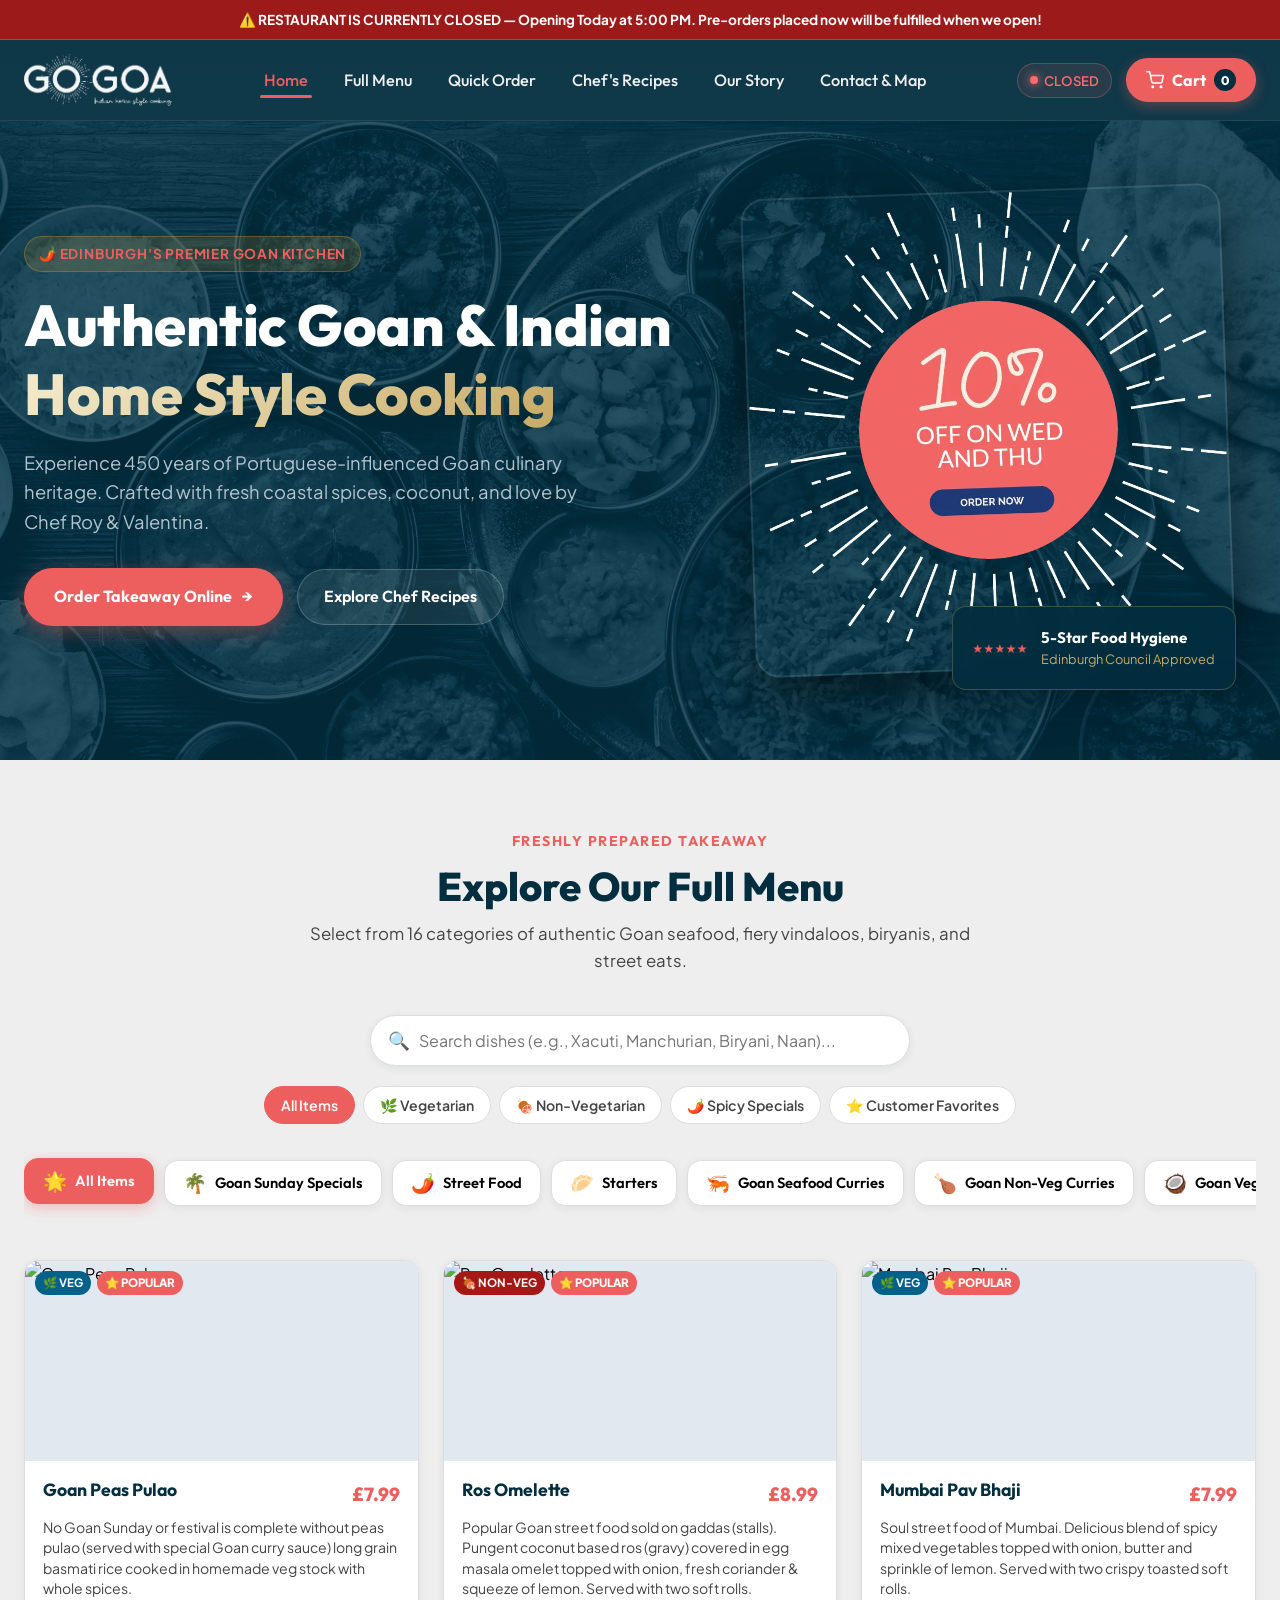
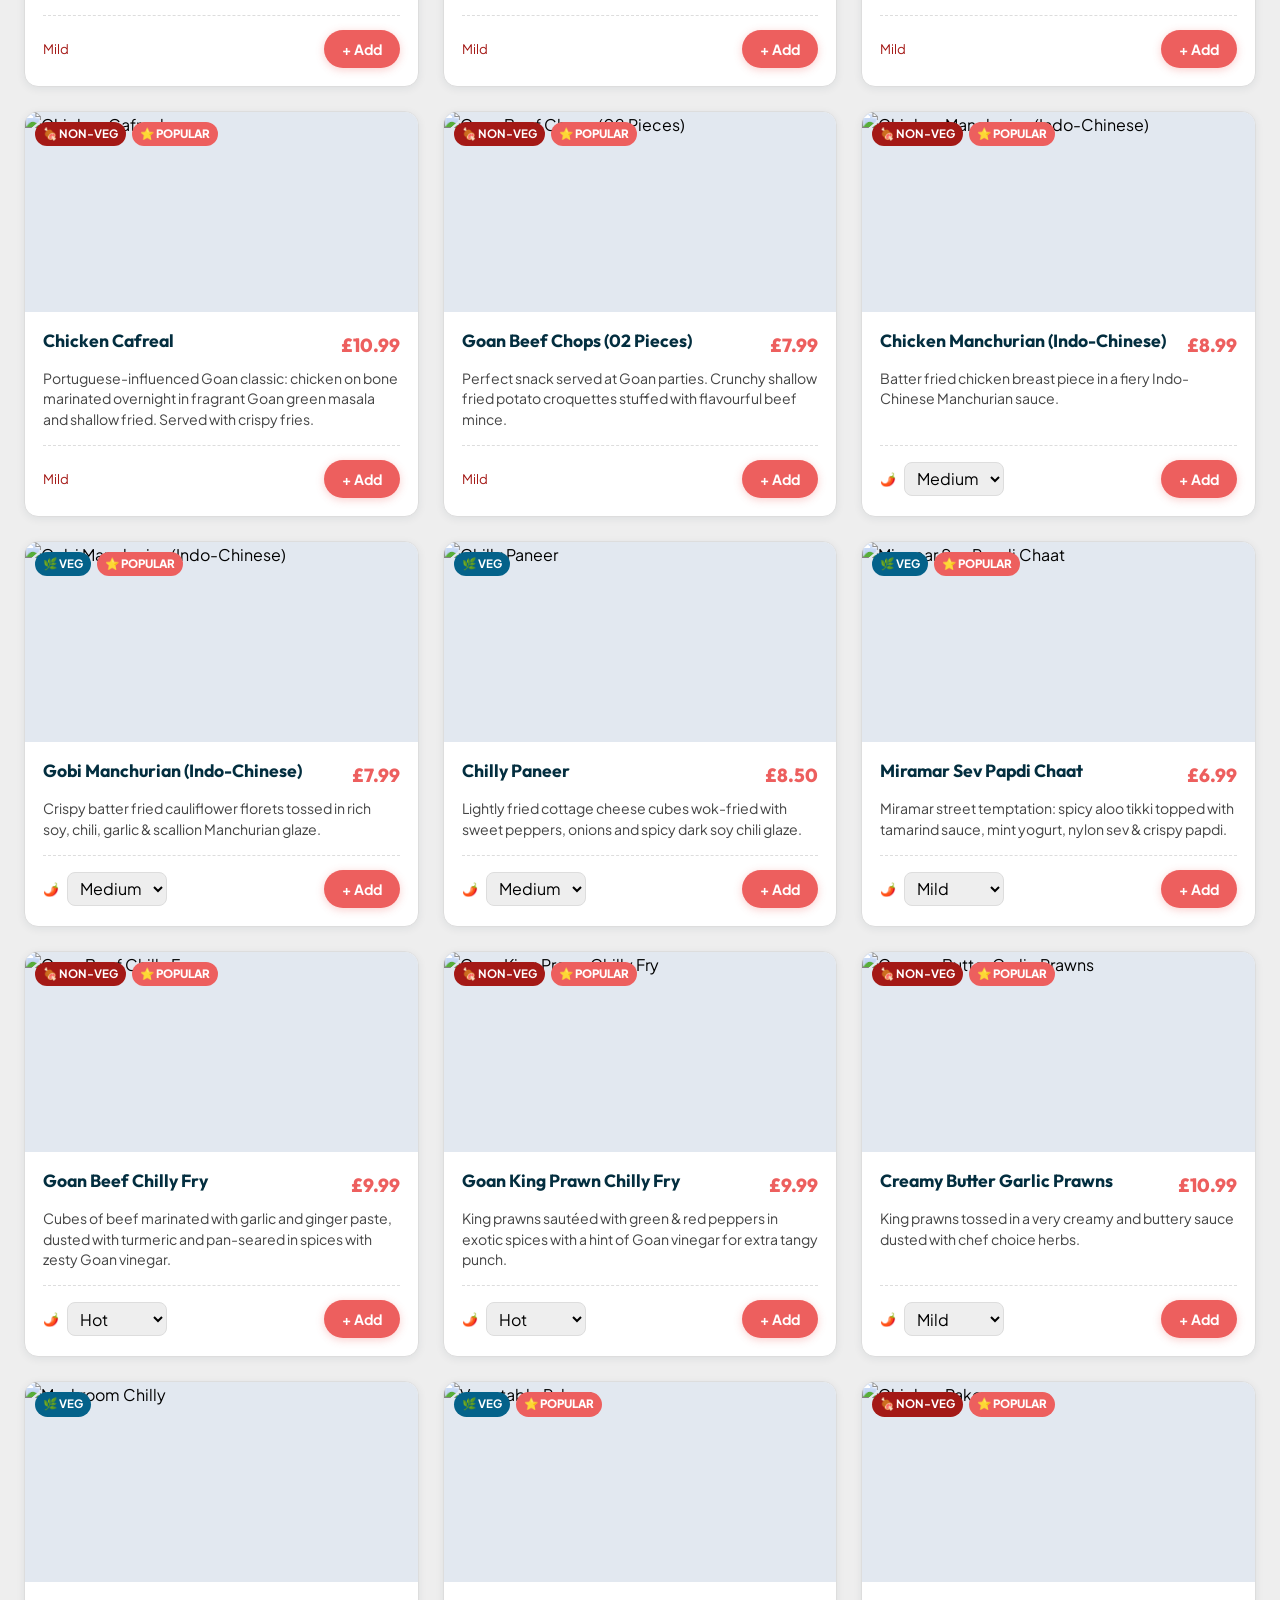
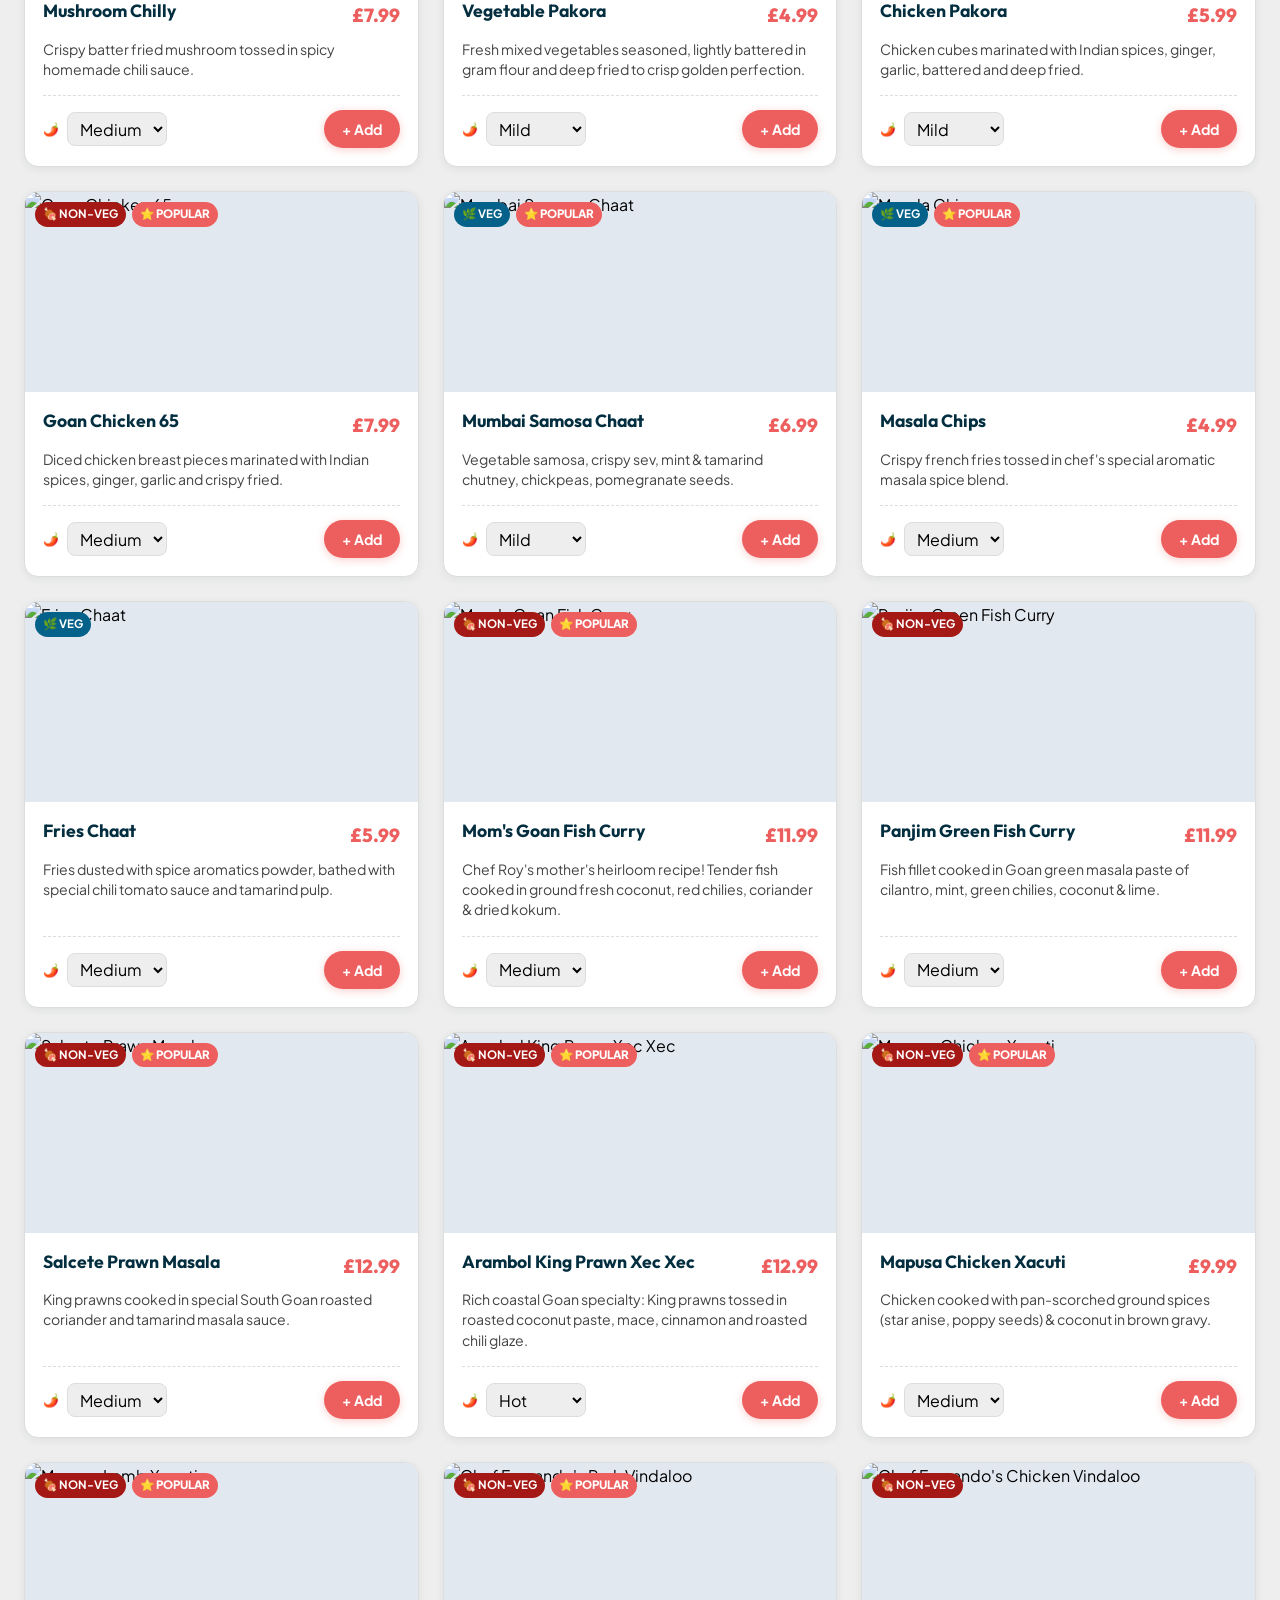
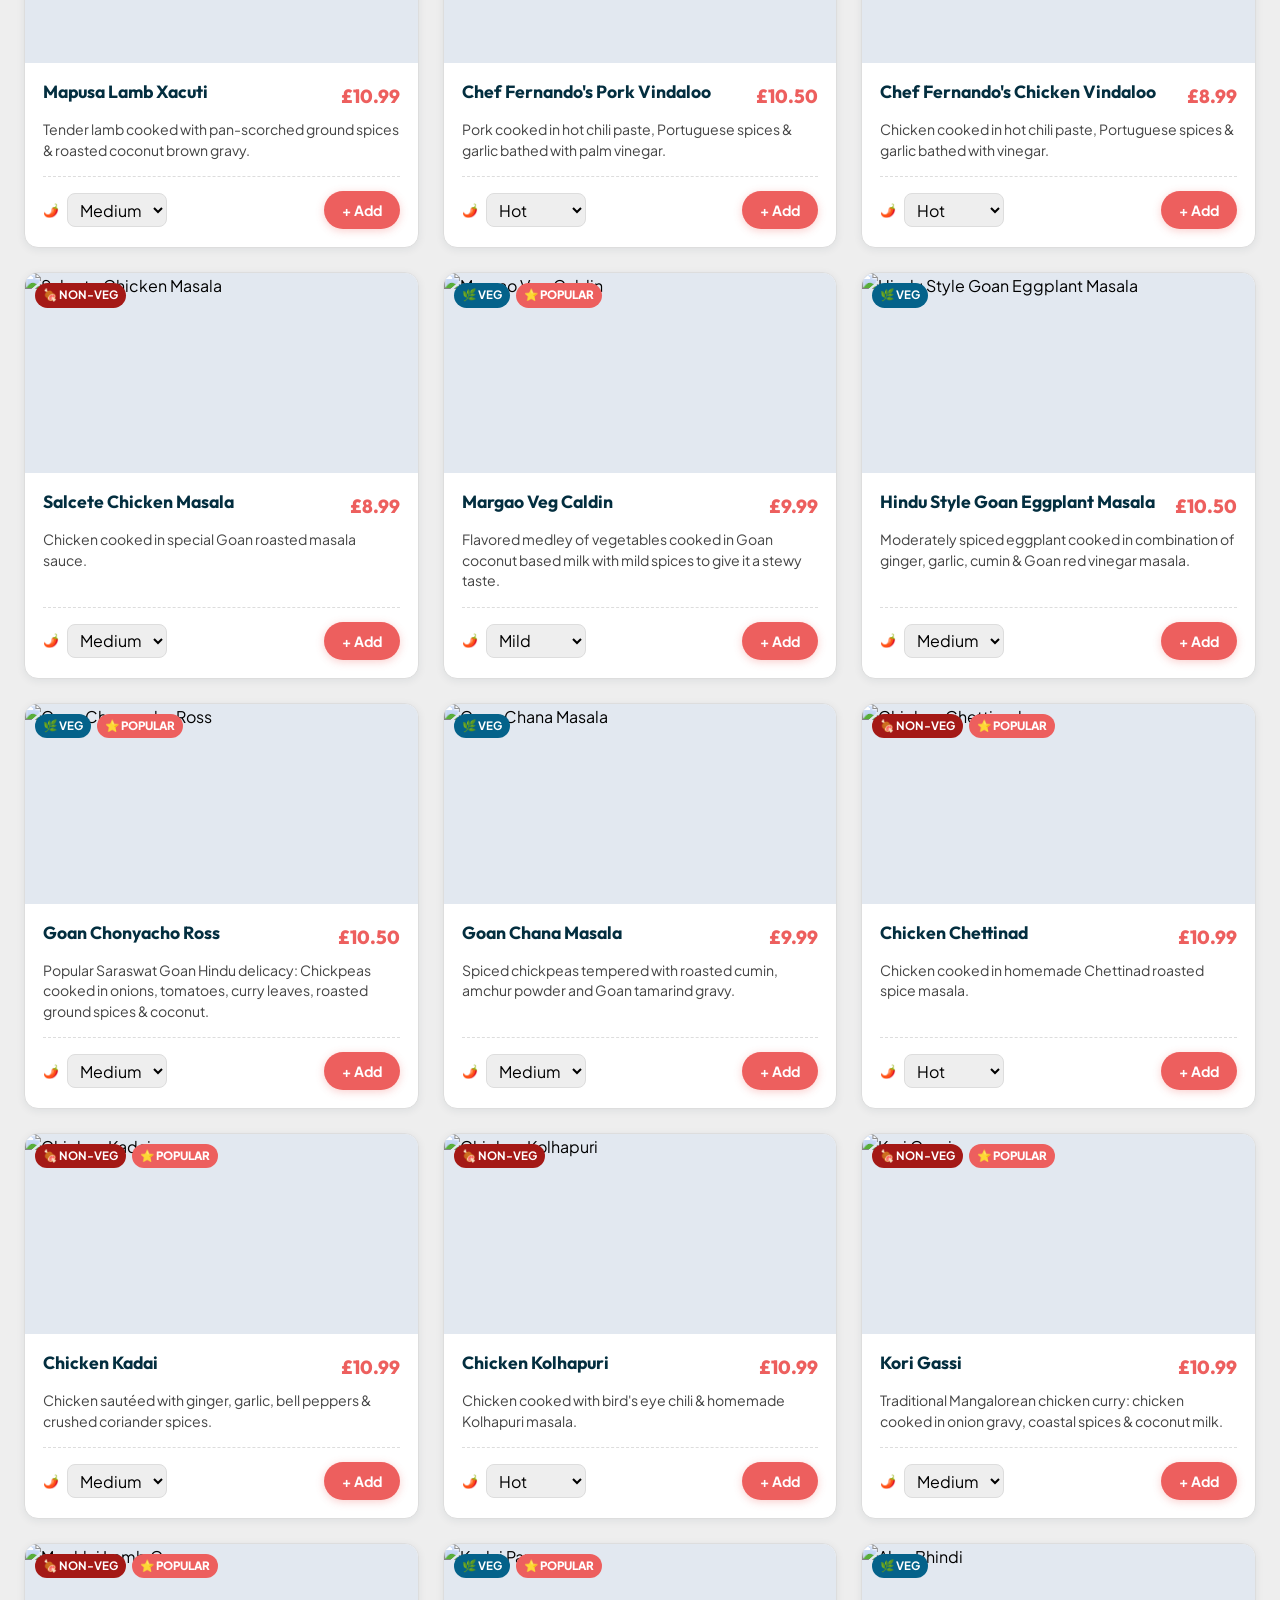
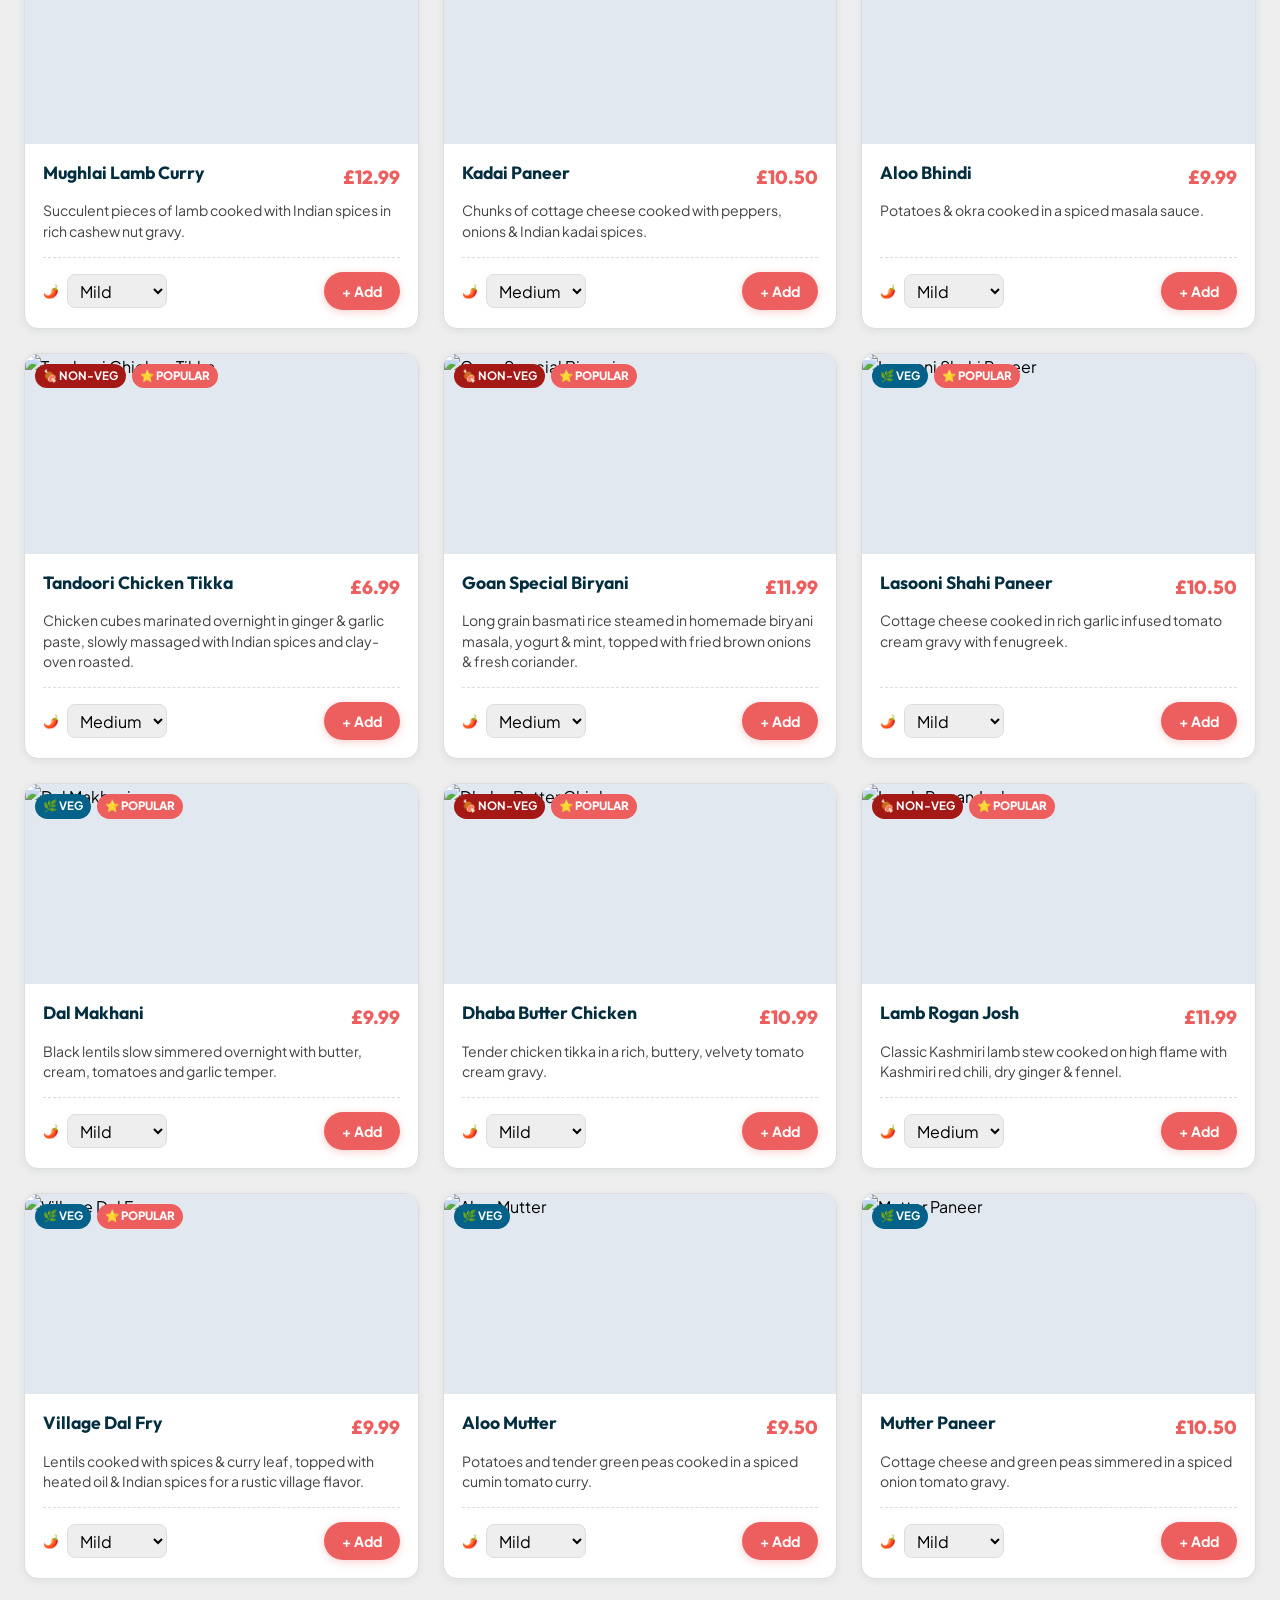
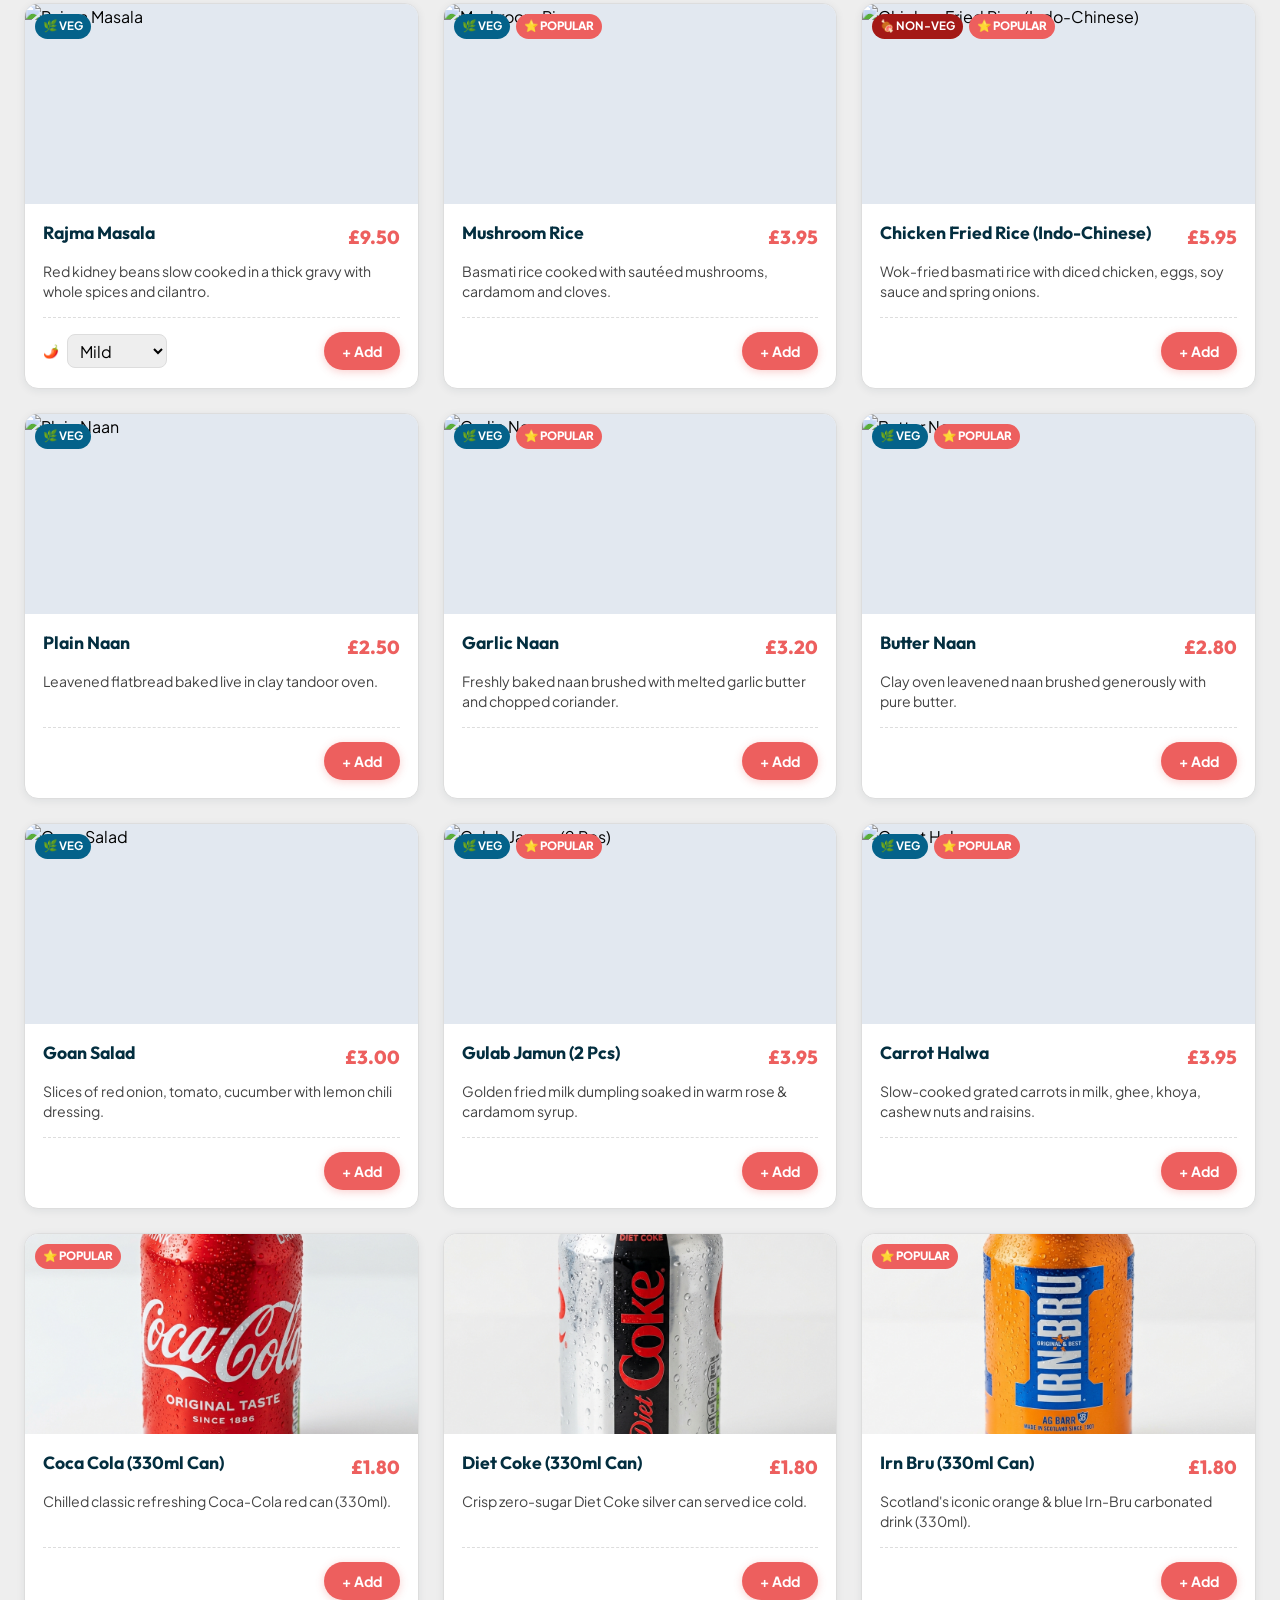
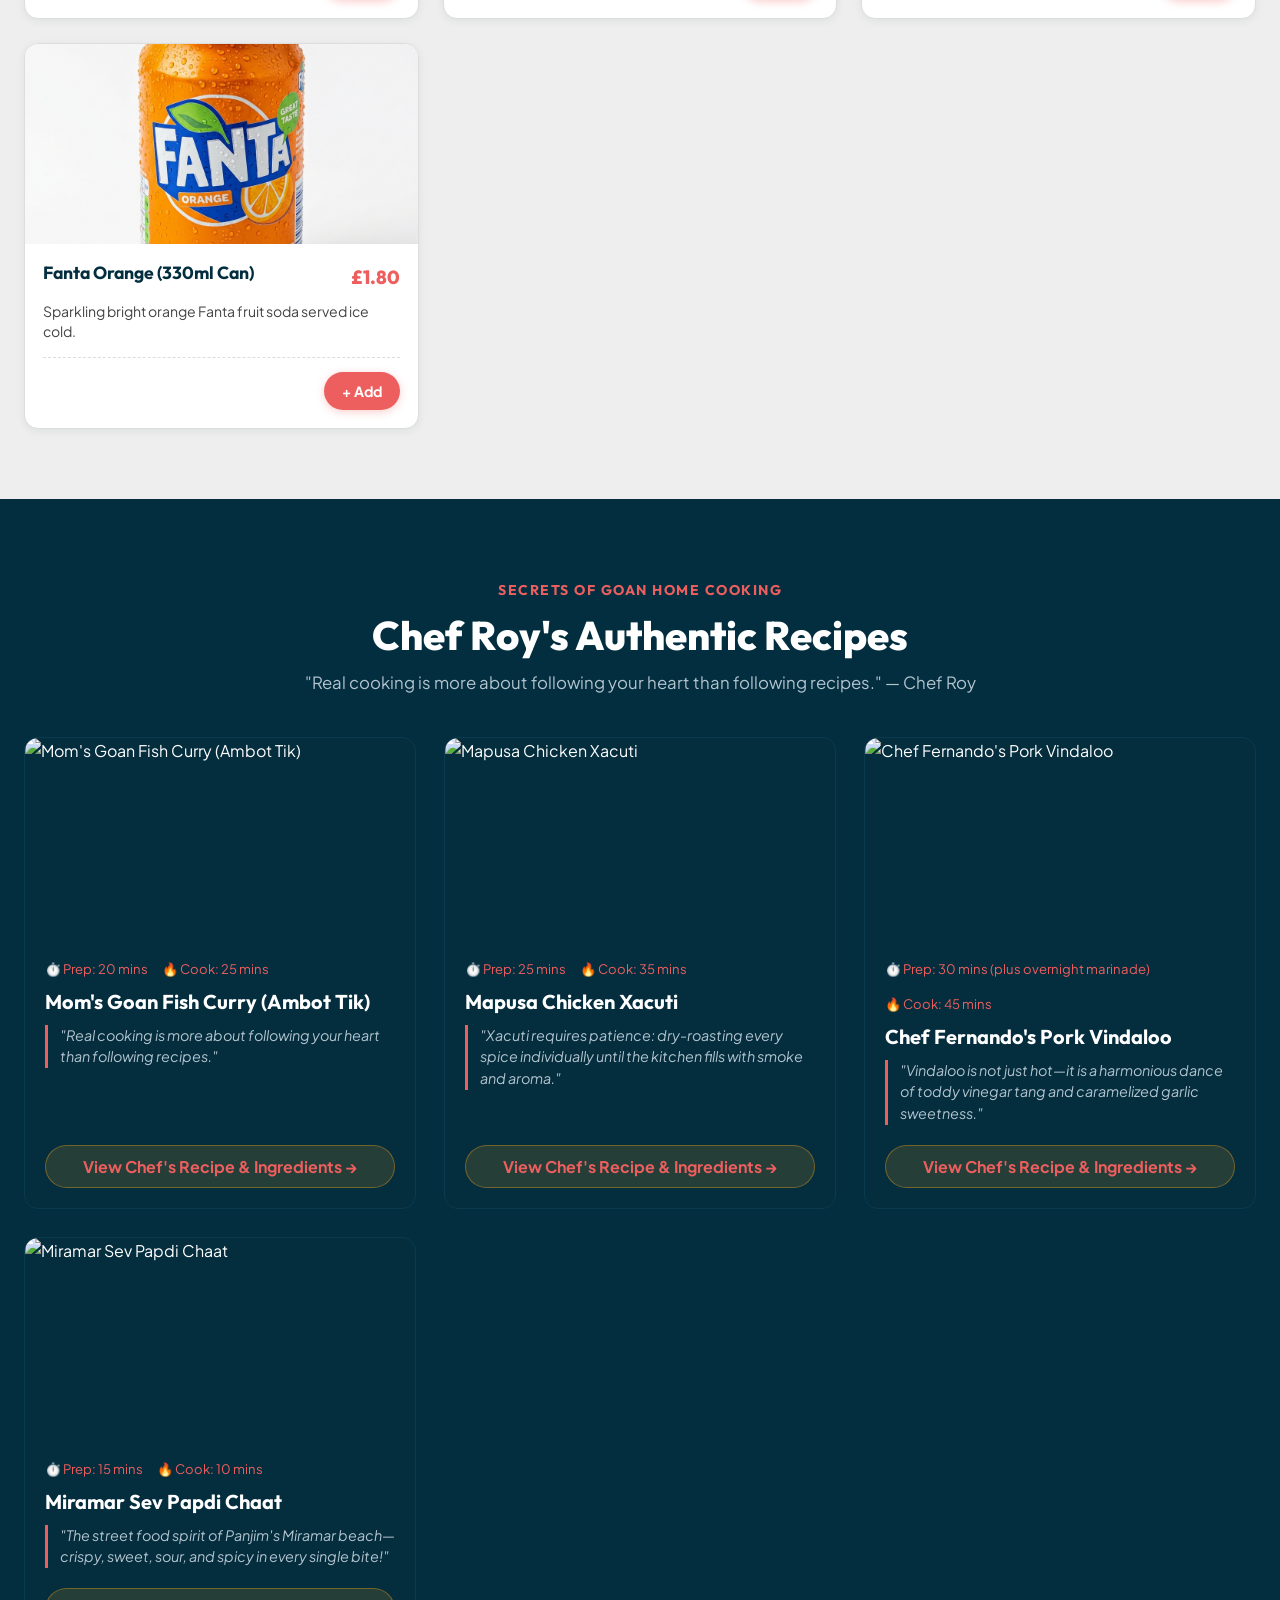
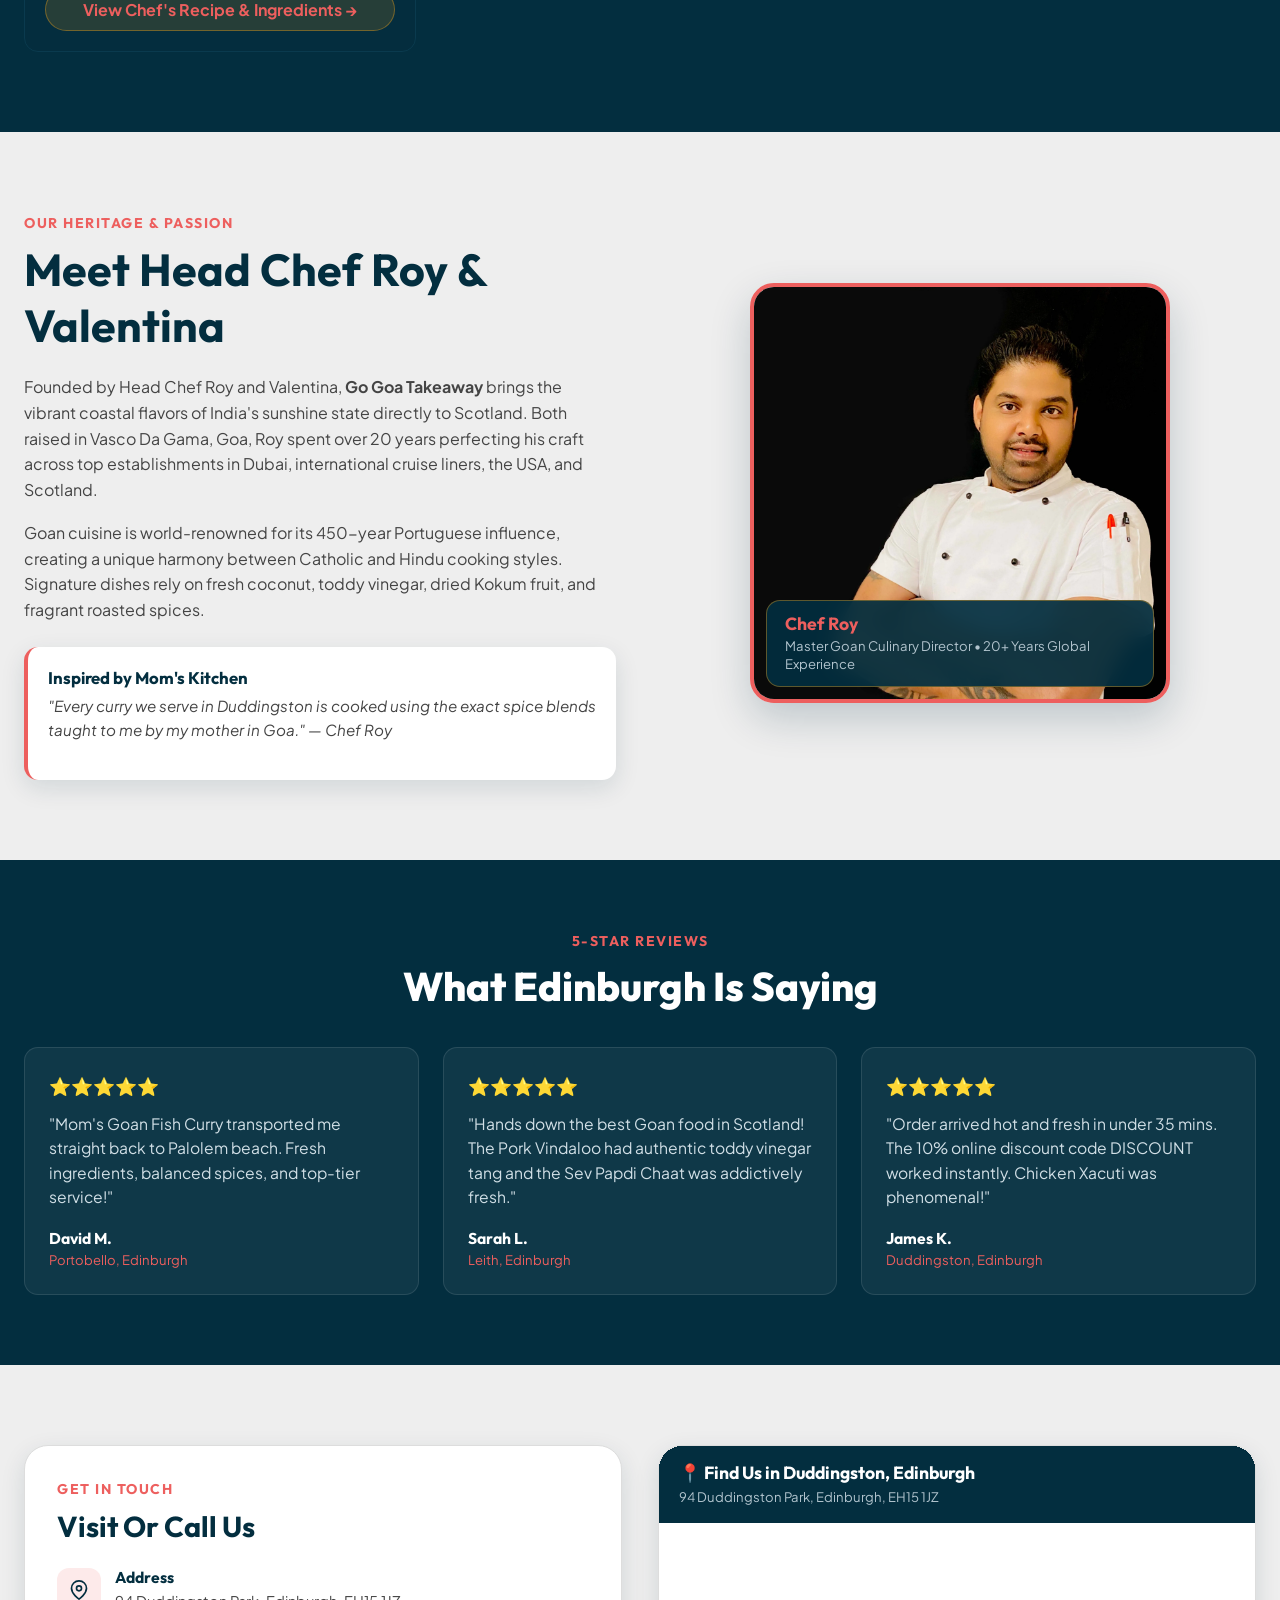
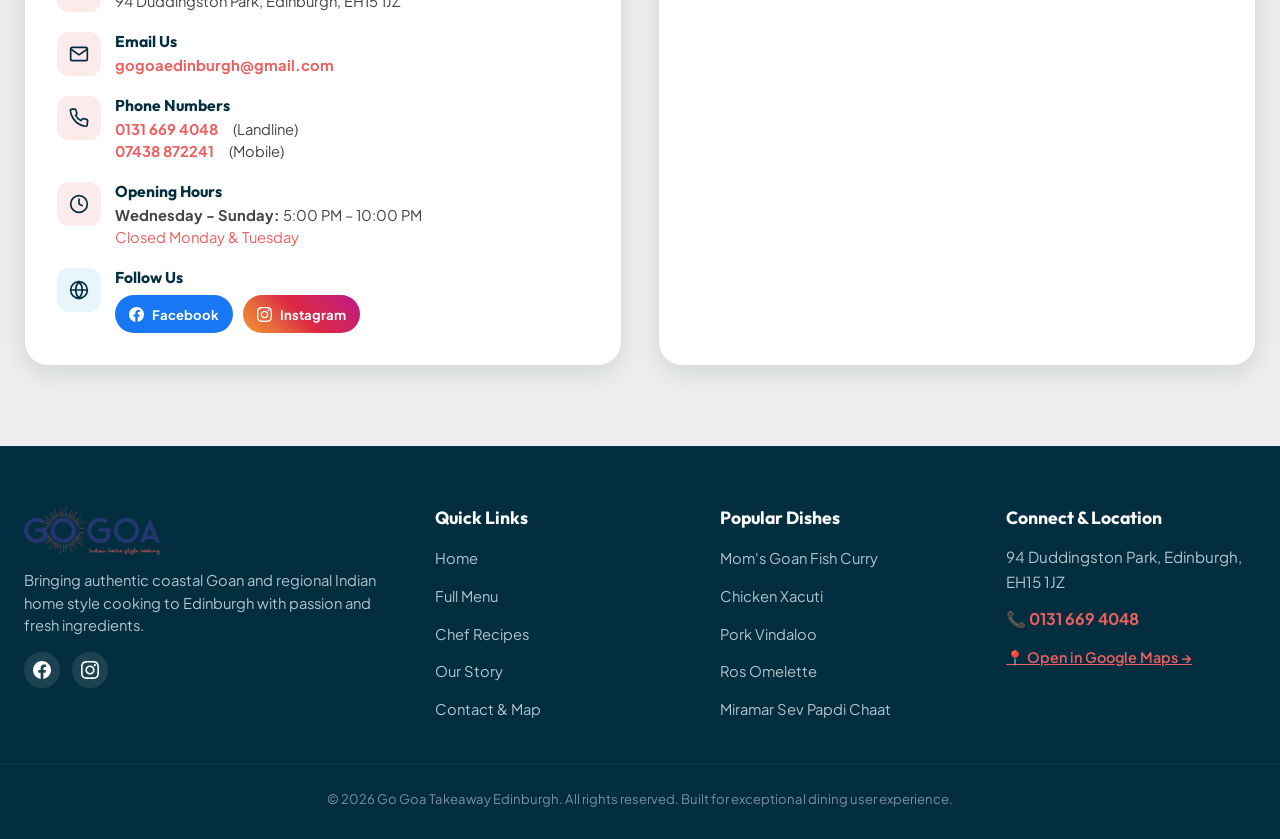
==== commit 64afe2a4: "Directly show, focus, and highlight popular dishes on the menu from footer links" ====
--- a/index.html
+++ b/index.html
@@ -13,7 +13,7 @@
     href="https://gogoaedinburgh.co.uk/wp-content/uploads/2022/07/cropped-go-goa-indian-food-delivery-in-edinburgh-favicon--270x270.jpg">
 
   <!-- Stylesheet -->
-  <link rel="stylesheet" href="styles.css?v=110">
+  <link rel="stylesheet" href="styles.css?v=112">
 </head>
 
 <body>
@@ -556,11 +556,11 @@
       <div class="footer-col">
         <h4>Popular Dishes</h4>
         <ul class="footer-links">
-          <li><a href="#menu">Mom's Goan Fish Curry</a></li>
-          <li><a href="#menu">Chicken Xacuti</a></li>
-          <li><a href="#menu">Pork Vindaloo</a></li>
-          <li><a href="#menu">Goan Biryani</a></li>
-          <li><a href="#menu">Miramar Sev Papdi Chaat</a></li>
+          <li><a href="#dish-gs1" class="popular-dish-link" data-dish-id="gs1">Mom's Goan Fish Curry</a></li>
+          <li><a href="#dish-gn1" class="popular-dish-link" data-dish-id="gn1">Chicken Xacuti</a></li>
+          <li><a href="#dish-gn3" class="popular-dish-link" data-dish-id="gn3">Pork Vindaloo</a></li>
+          <li><a href="#dish-sun2" class="popular-dish-link" data-dish-id="sun2">Ros Omelette</a></li>
+          <li><a href="#dish-sf4" class="popular-dish-link" data-dish-id="sf4">Miramar Sev Papdi Chaat</a></li>
         </ul>
       </div>
 
@@ -588,7 +588,7 @@
       <span class="mobile-nav-icon">🏠</span>
       <span>Home</span>
     </a>
-    <a href="#menu" class="mobile-nav-btn" data-tab="menu">
+    <a href="menu.html" class="mobile-nav-btn" data-tab="menu">
       <span class="mobile-nav-icon">📖</span>
       <span>Menu</span>
     </a>
@@ -603,8 +603,8 @@
   </nav>
 
   <!-- JavaScript Files -->
-  <script src="data.js?v=111"></script>
-  <script src="app.js?v=111"></script>
+  <script src="data.js?v=112"></script>
+  <script src="app.js?v=112"></script>
 </body>
 
 </html>
--- a/styles.css
+++ b/styles.css
@@ -2413,6 +2413,40 @@
   transform: translateX(-50%) translateY(0);
 }
 
+/* Dish Highlight Animation when navigated from Popular Dishes */
+@keyframes dishHighlightGlow {
+  0% {
+    box-shadow: 0 0 0 0 rgba(200, 146, 10, 0.7), 0 8px 24px rgba(0,0,0,0.15);
+    transform: scale(1);
+  }
+  30% {
+    box-shadow: 0 0 0 4px #C8920A, 0 14px 36px rgba(237, 95, 94, 0.45);
+    transform: translateY(-6px) scale(1.02);
+  }
+  70% {
+    box-shadow: 0 0 0 4px #C8920A, 0 14px 36px rgba(237, 95, 94, 0.45);
+    transform: translateY(-6px) scale(1.02);
+  }
+  100% {
+    box-shadow: 0 0 0 0 rgba(200, 146, 10, 0), 0 8px 24px rgba(0,0,0,0.1);
+    transform: translateY(0) scale(1);
+  }
+}
+
+.dish-card-highlighted {
+  animation: dishHighlightGlow 2.5s cubic-bezier(0.16, 1, 0.3, 1) forwards;
+  border-color: var(--accent-gold) !important;
+  z-index: 5;
+}
+
+.pdf-dish-highlighted {
+  animation: dishHighlightGlow 2.5s cubic-bezier(0.16, 1, 0.3, 1) forwards;
+  background: rgba(200, 146, 10, 0.12) !important;
+  border-radius: var(--radius-sm);
+  padding: 8px;
+  margin: -8px;
+}
+
 /* -------------------------------------------------------------
  * Responsive Layout Breakpoints (Placed after all base rules)
  * ------------------------------------------------------------- */
